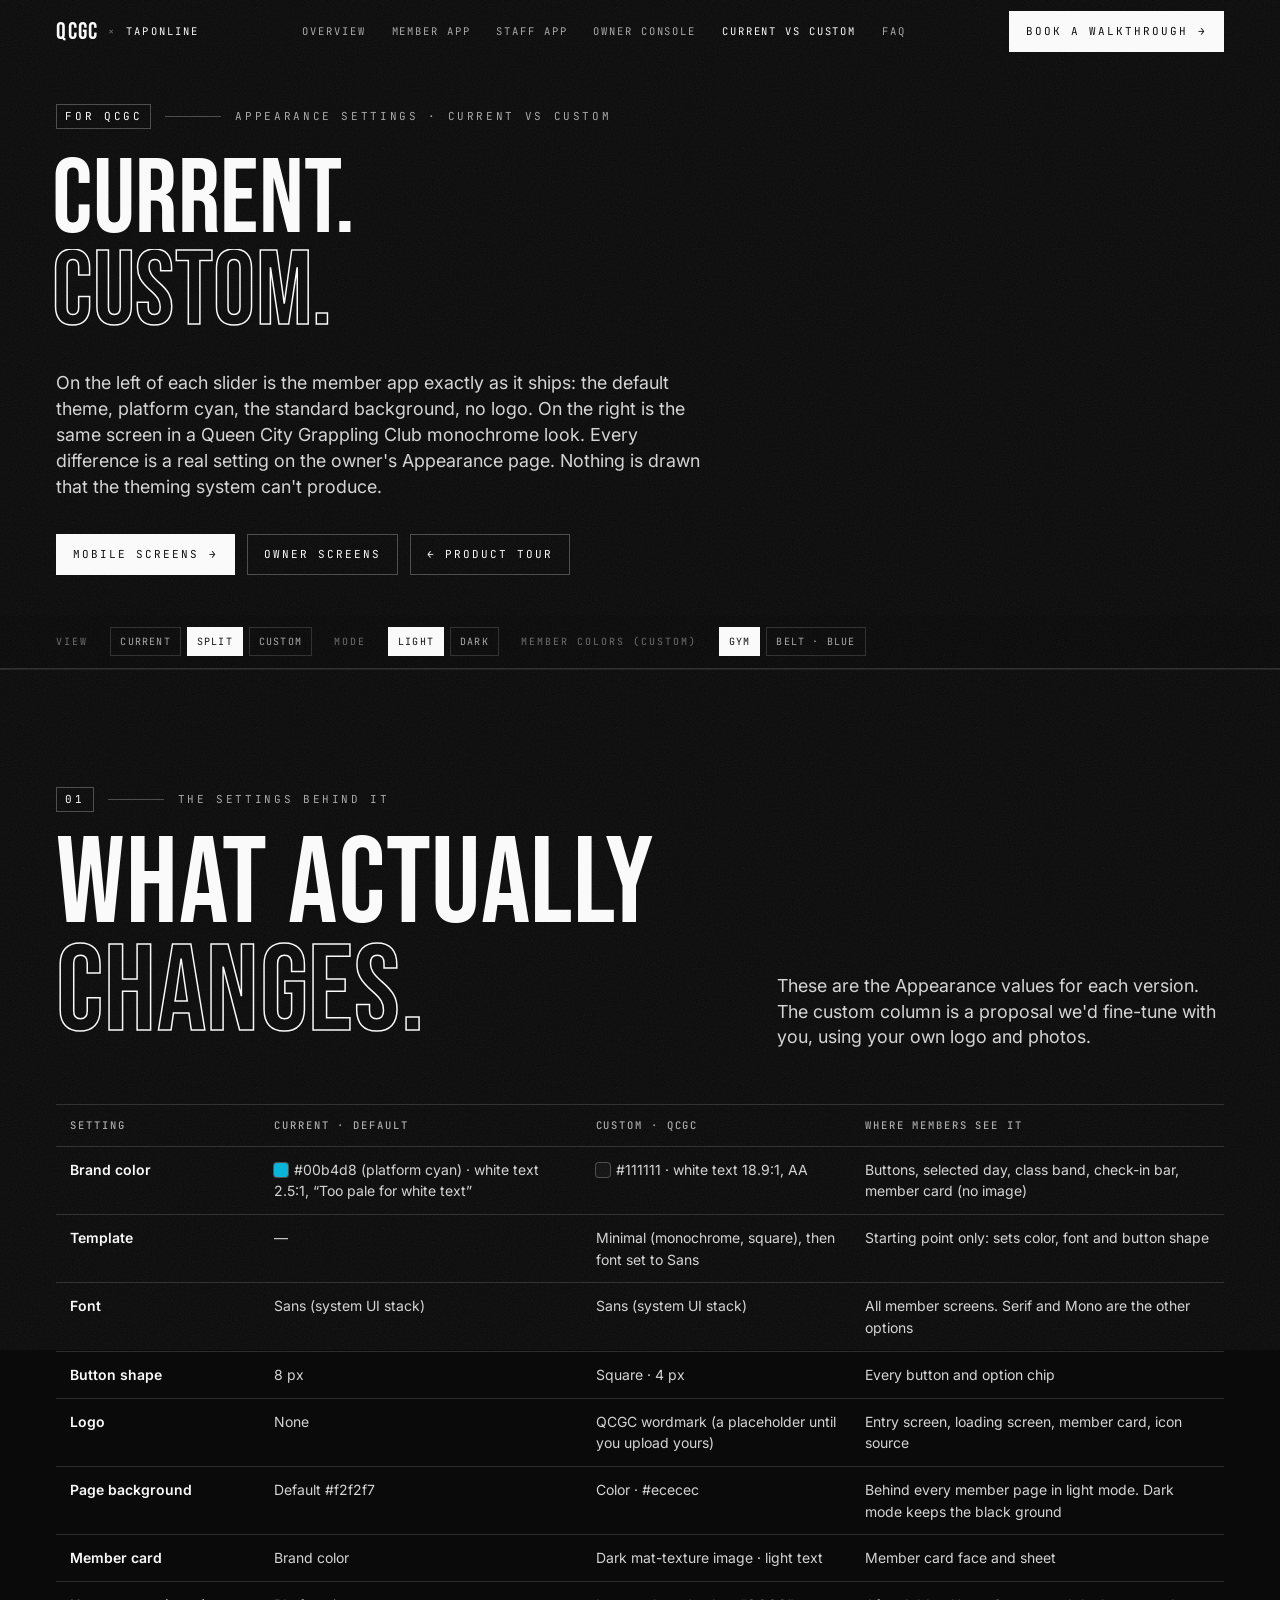
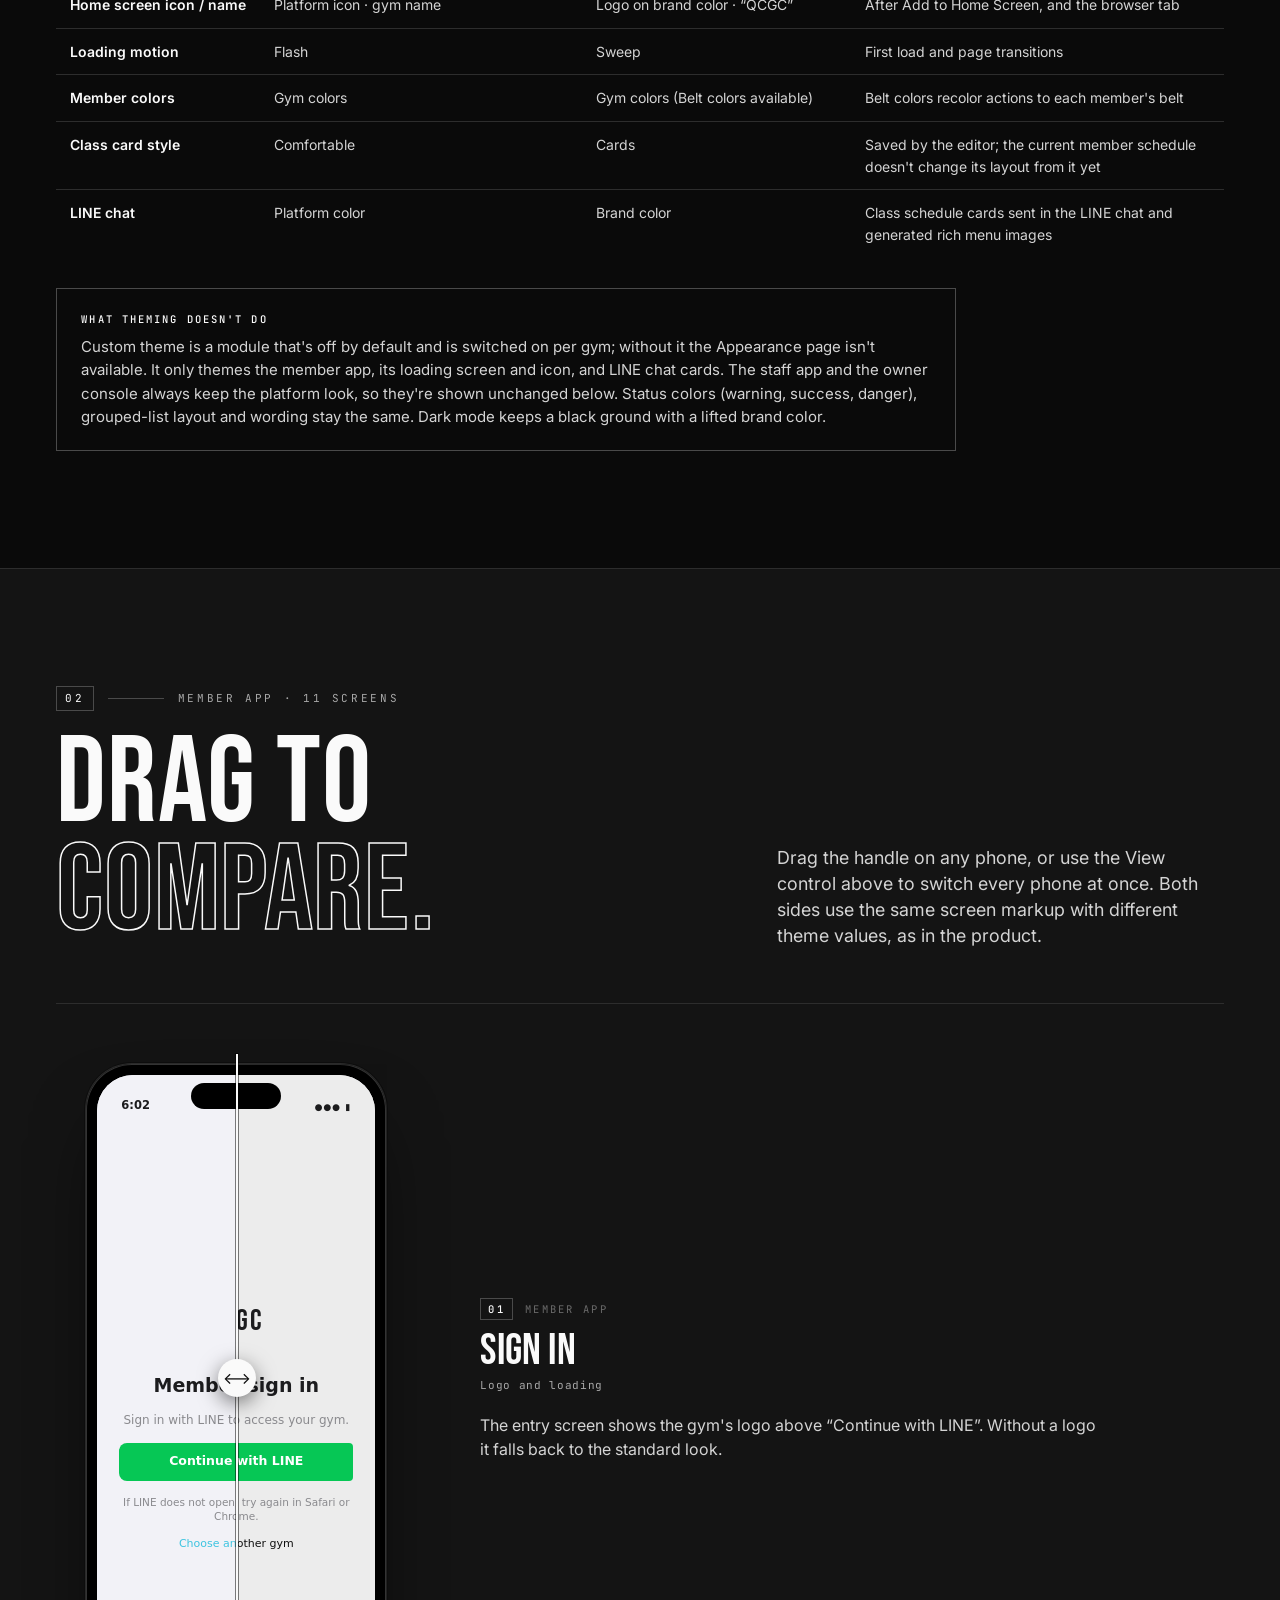
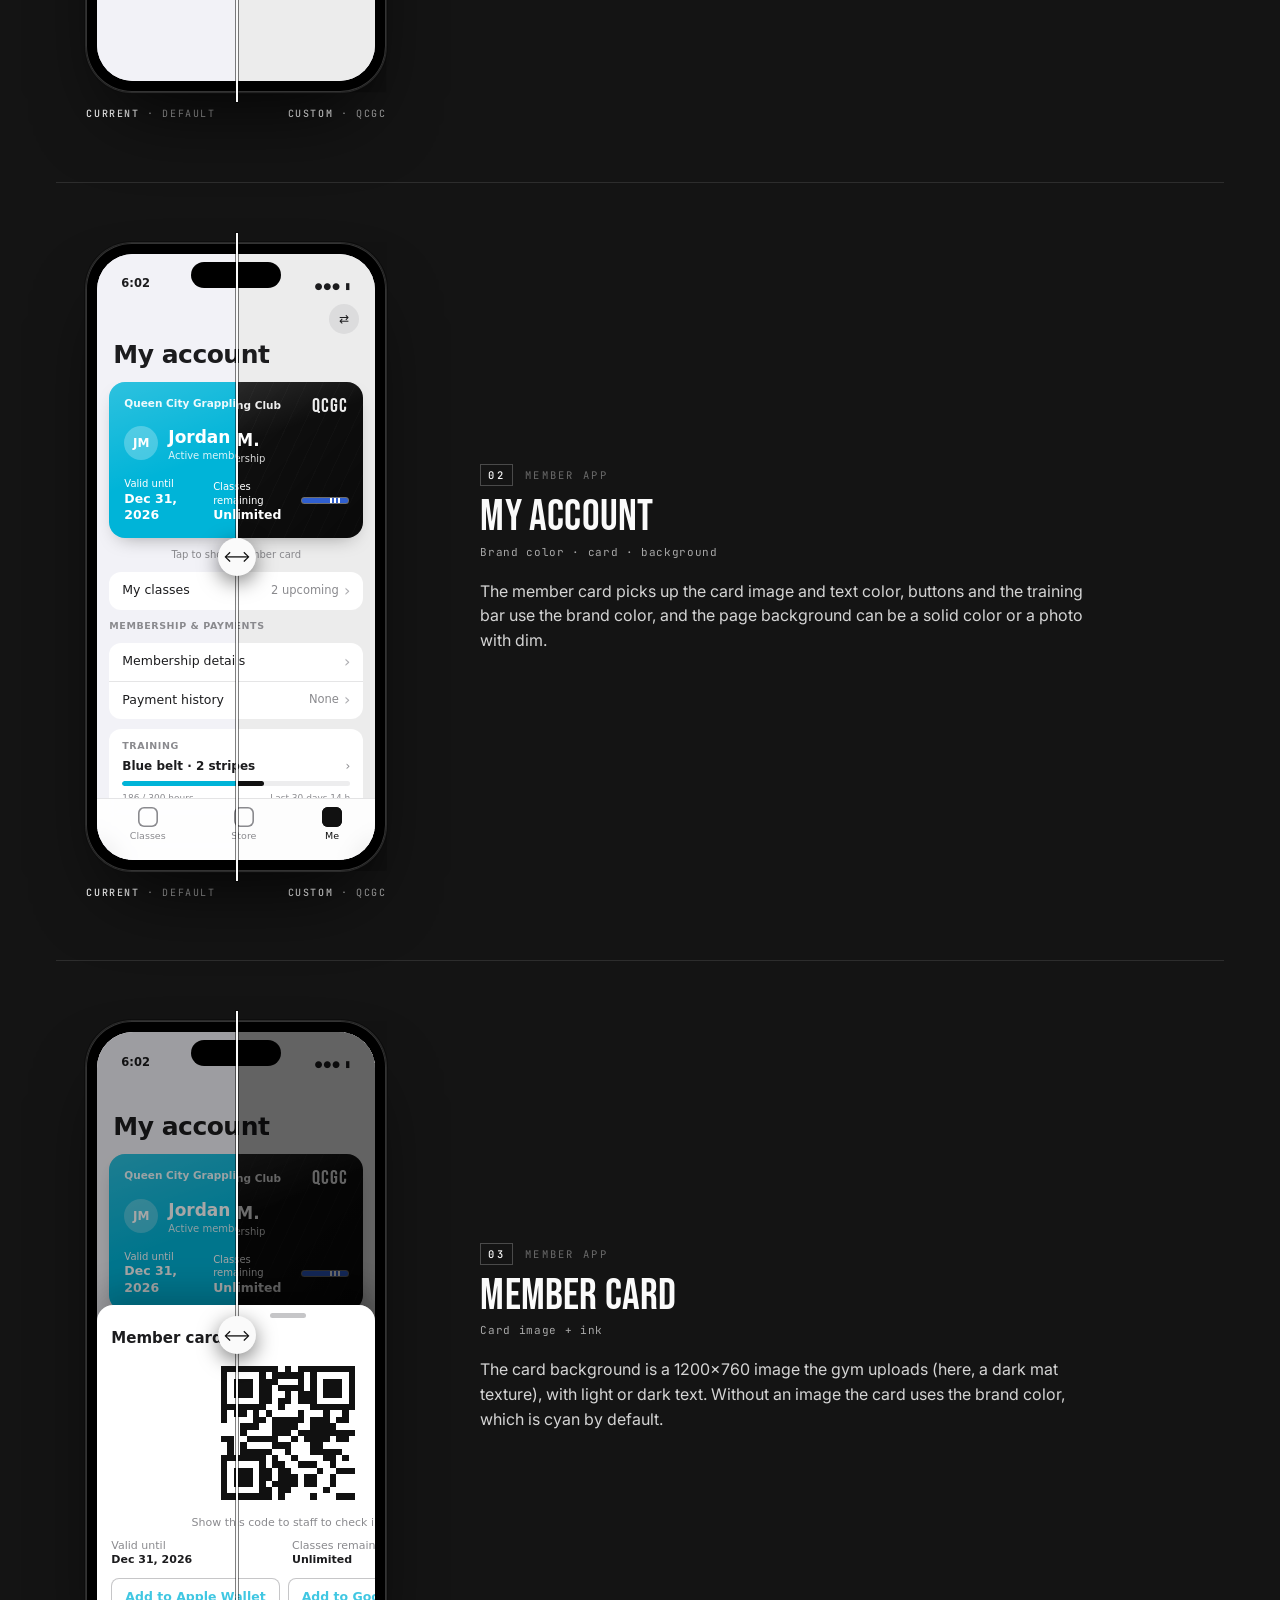
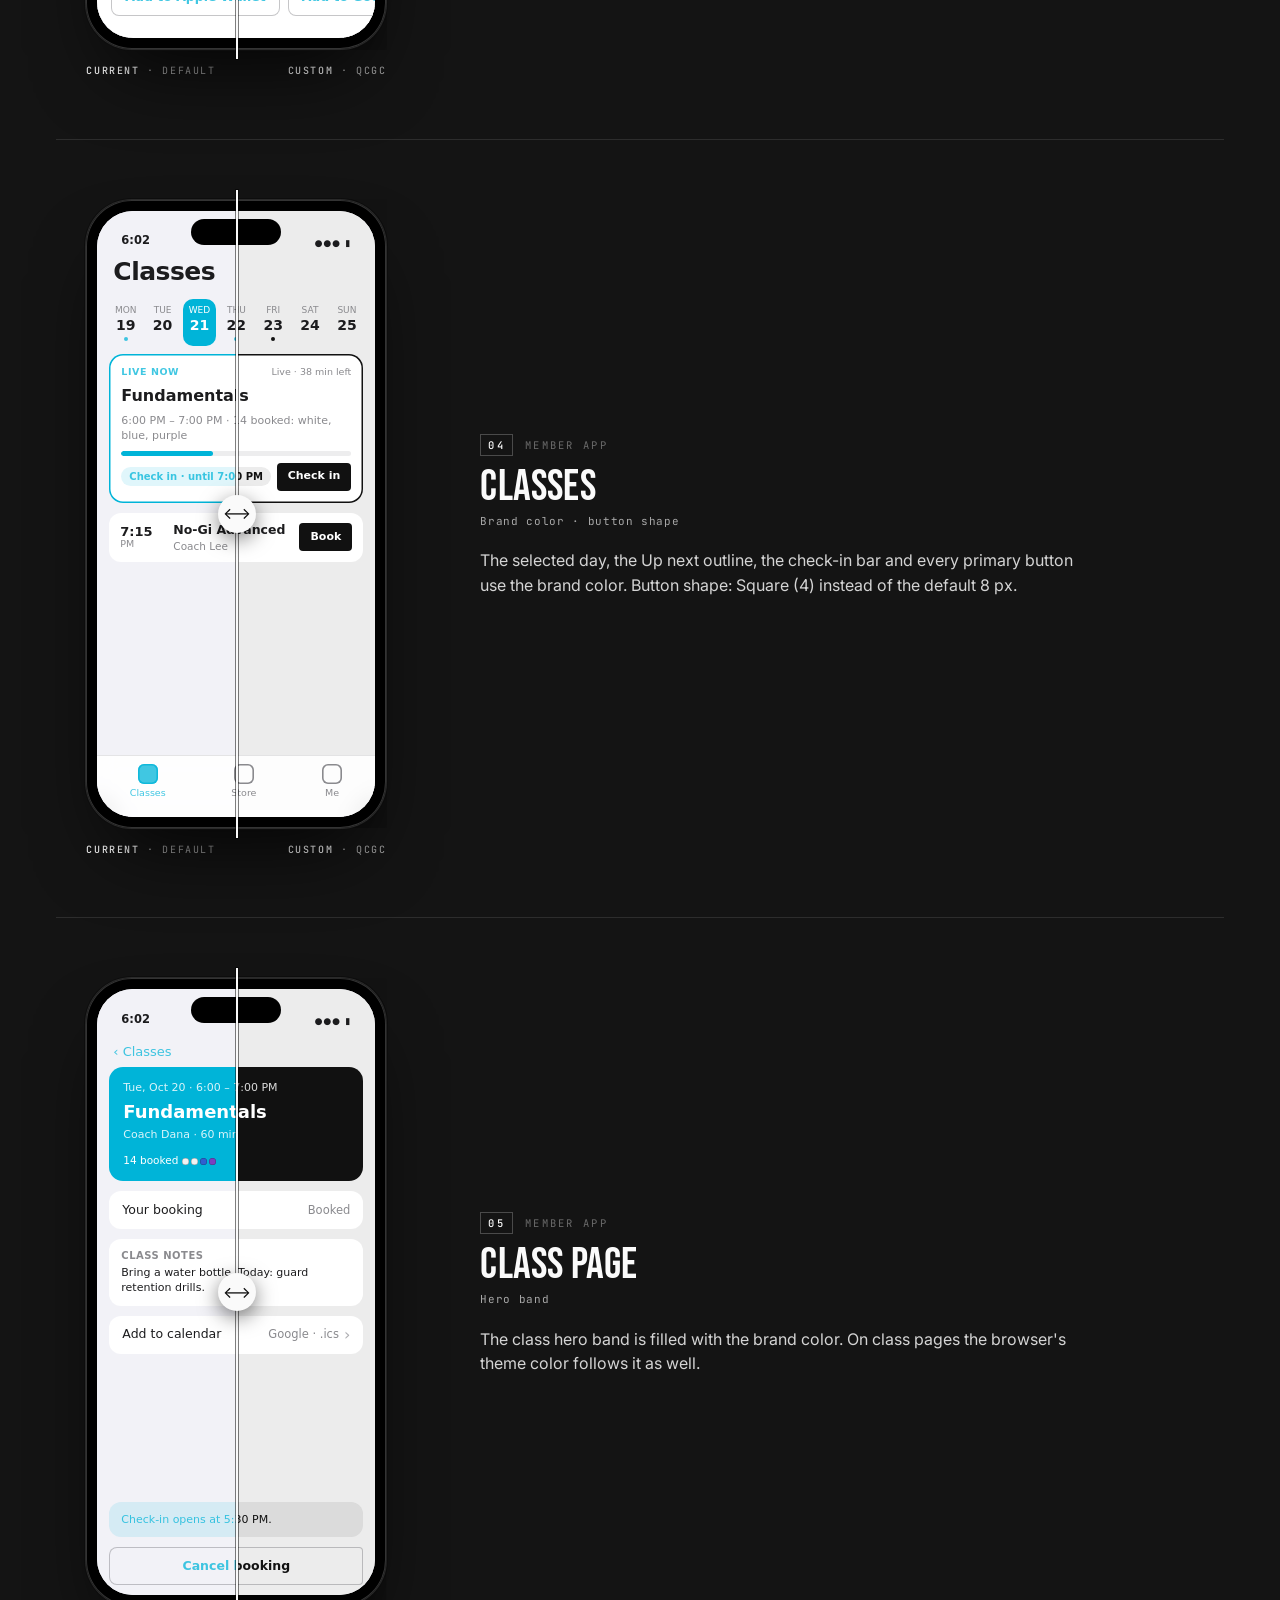
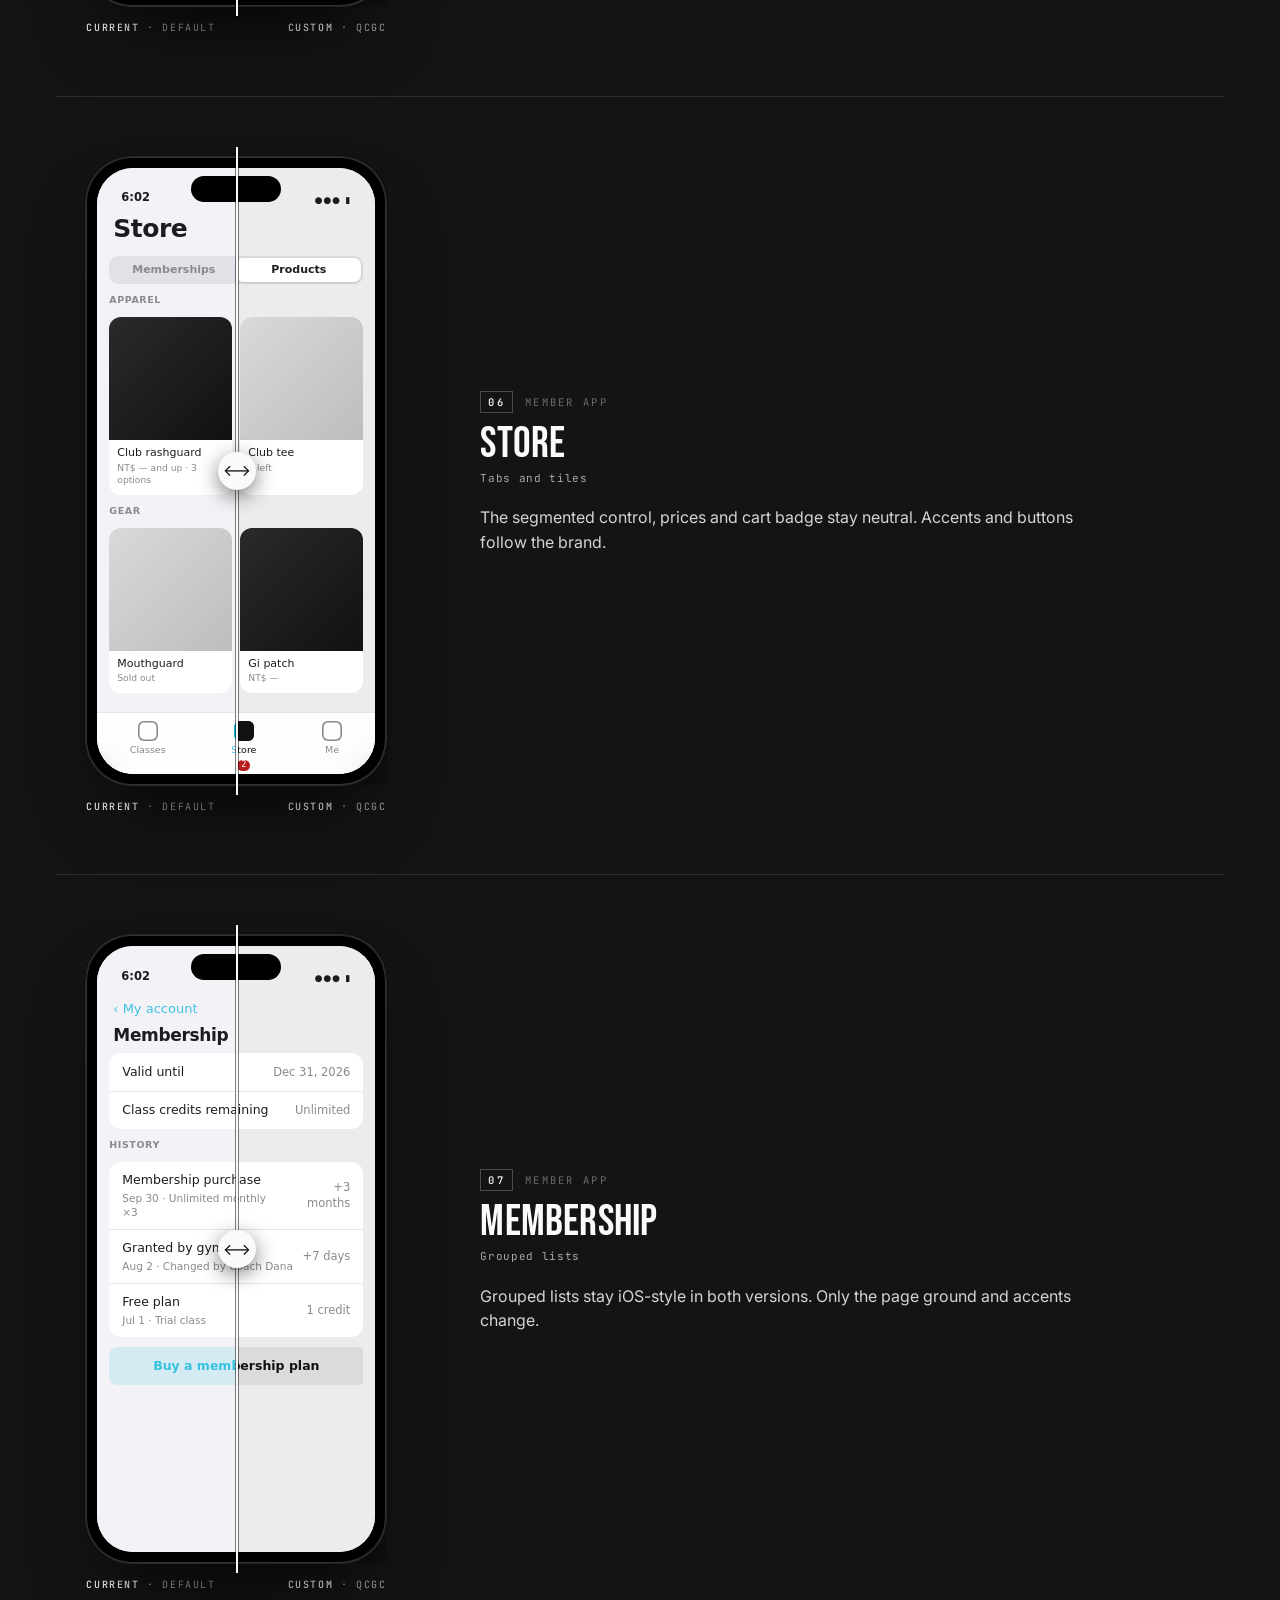
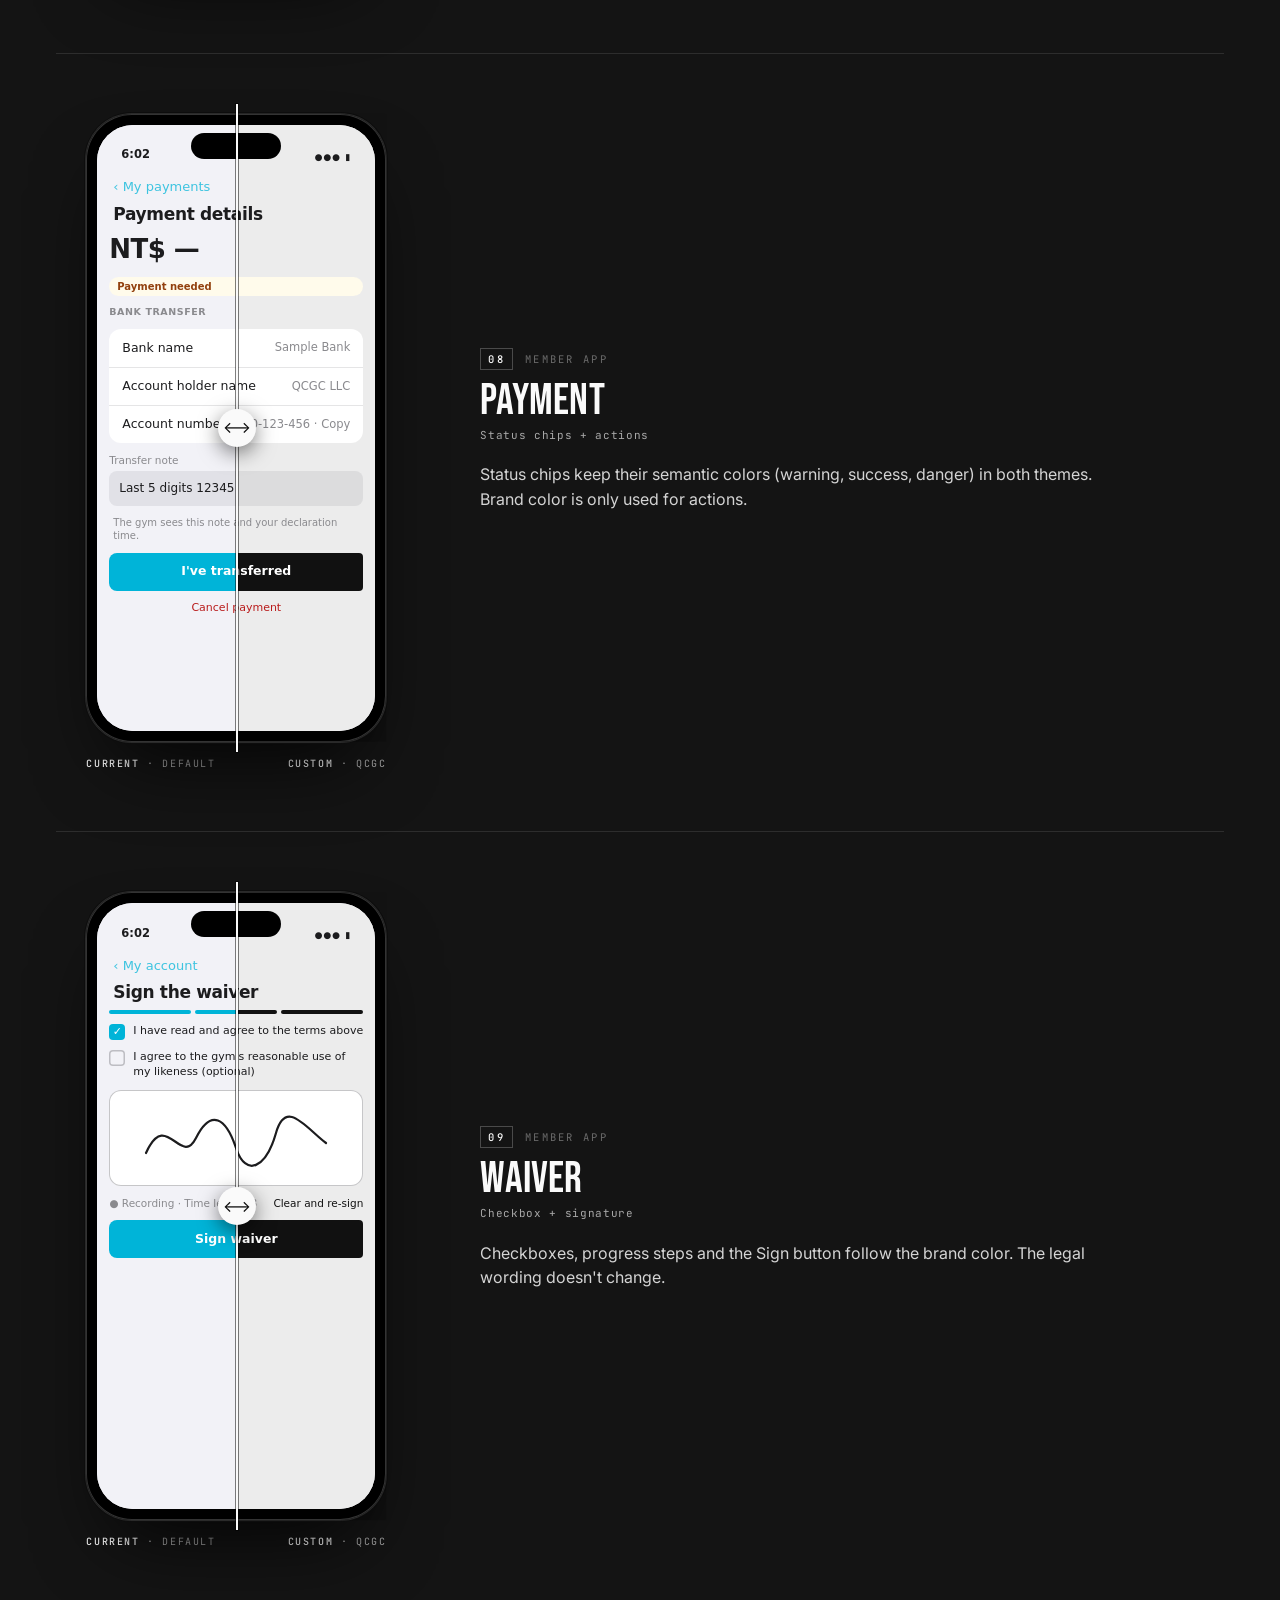
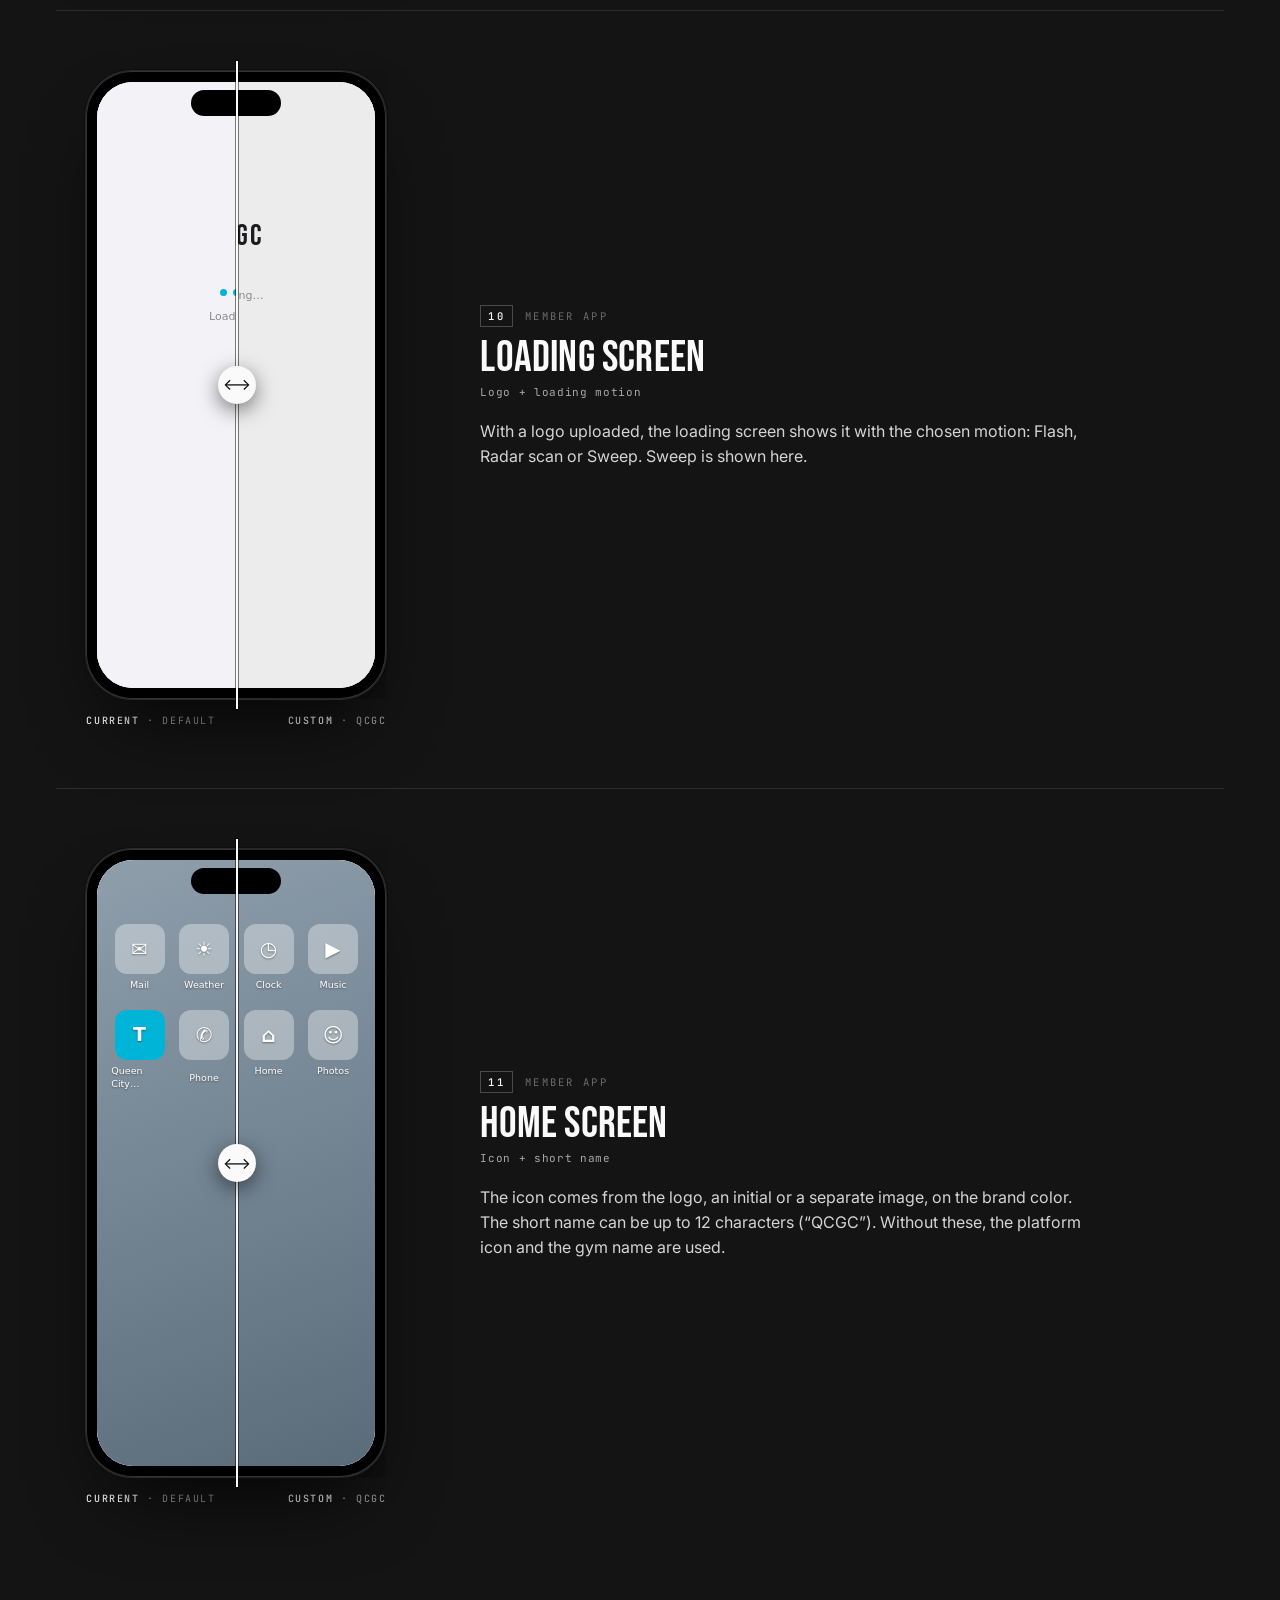
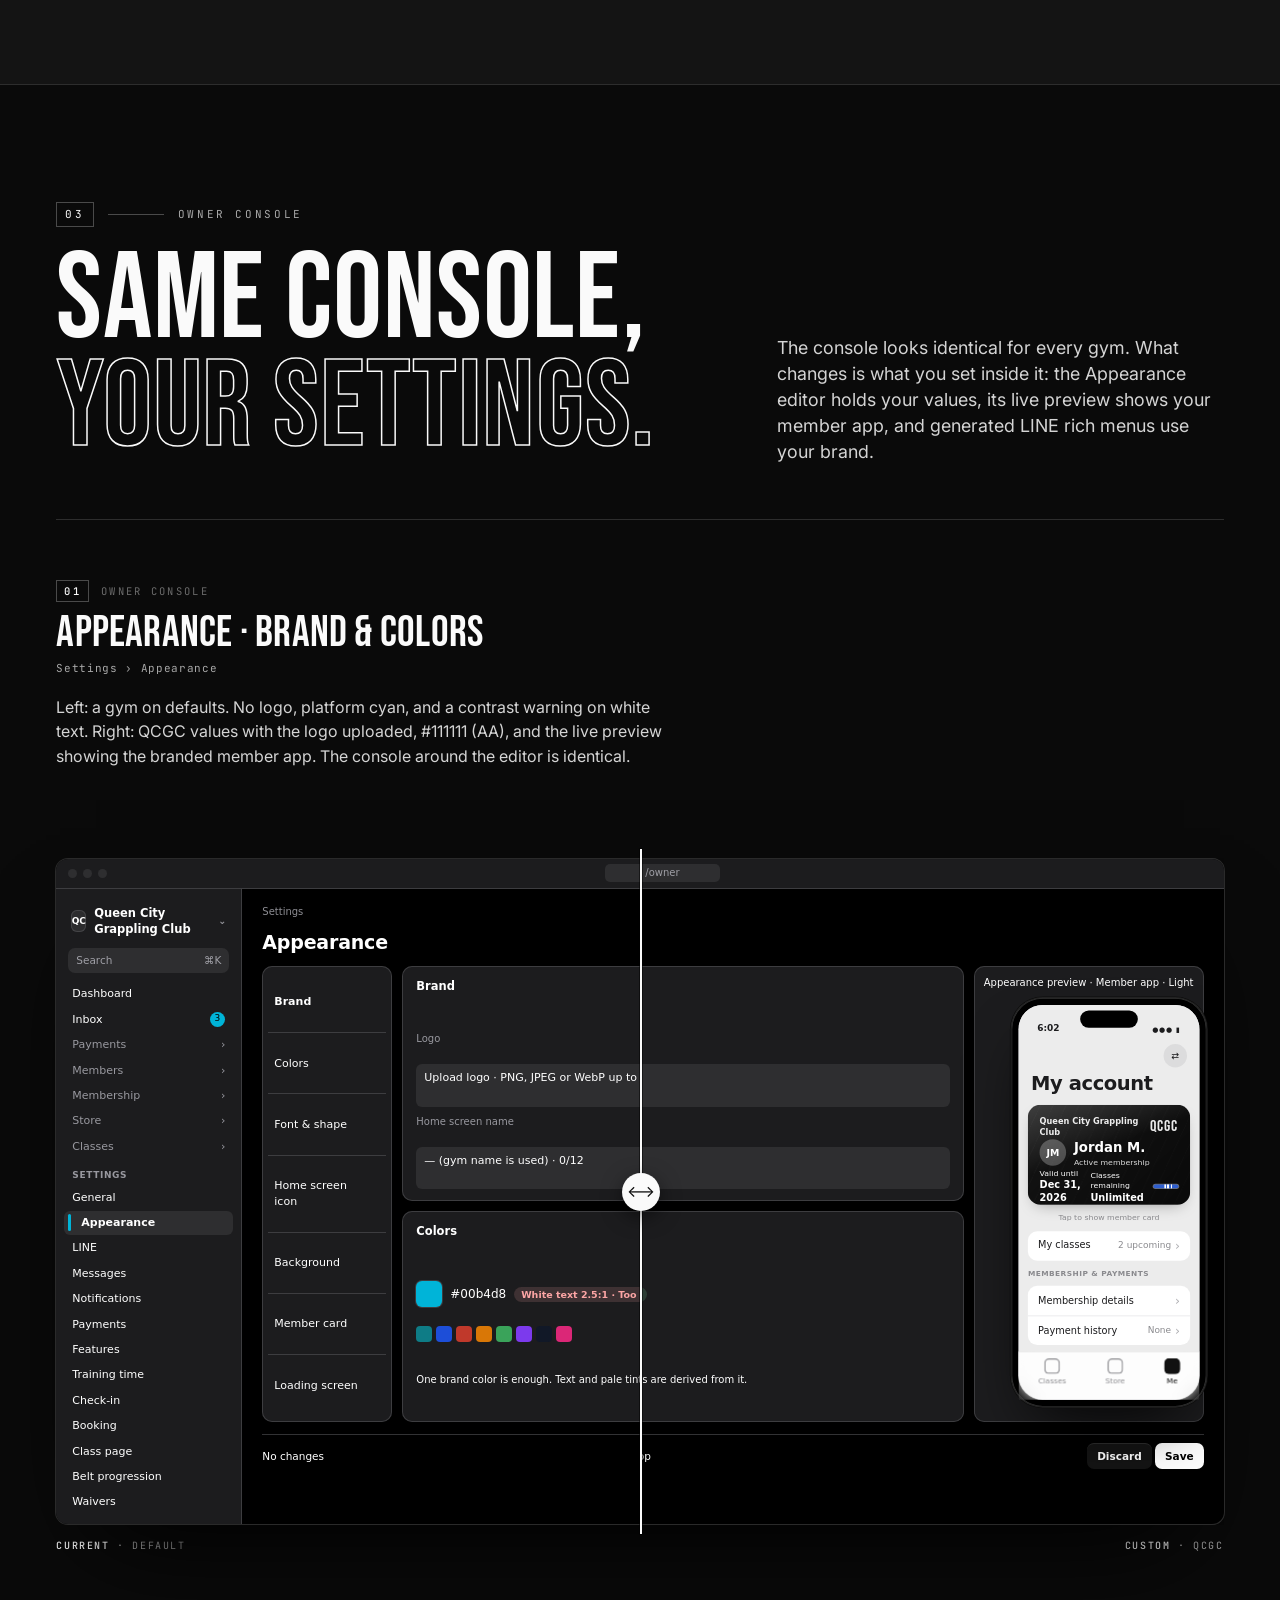
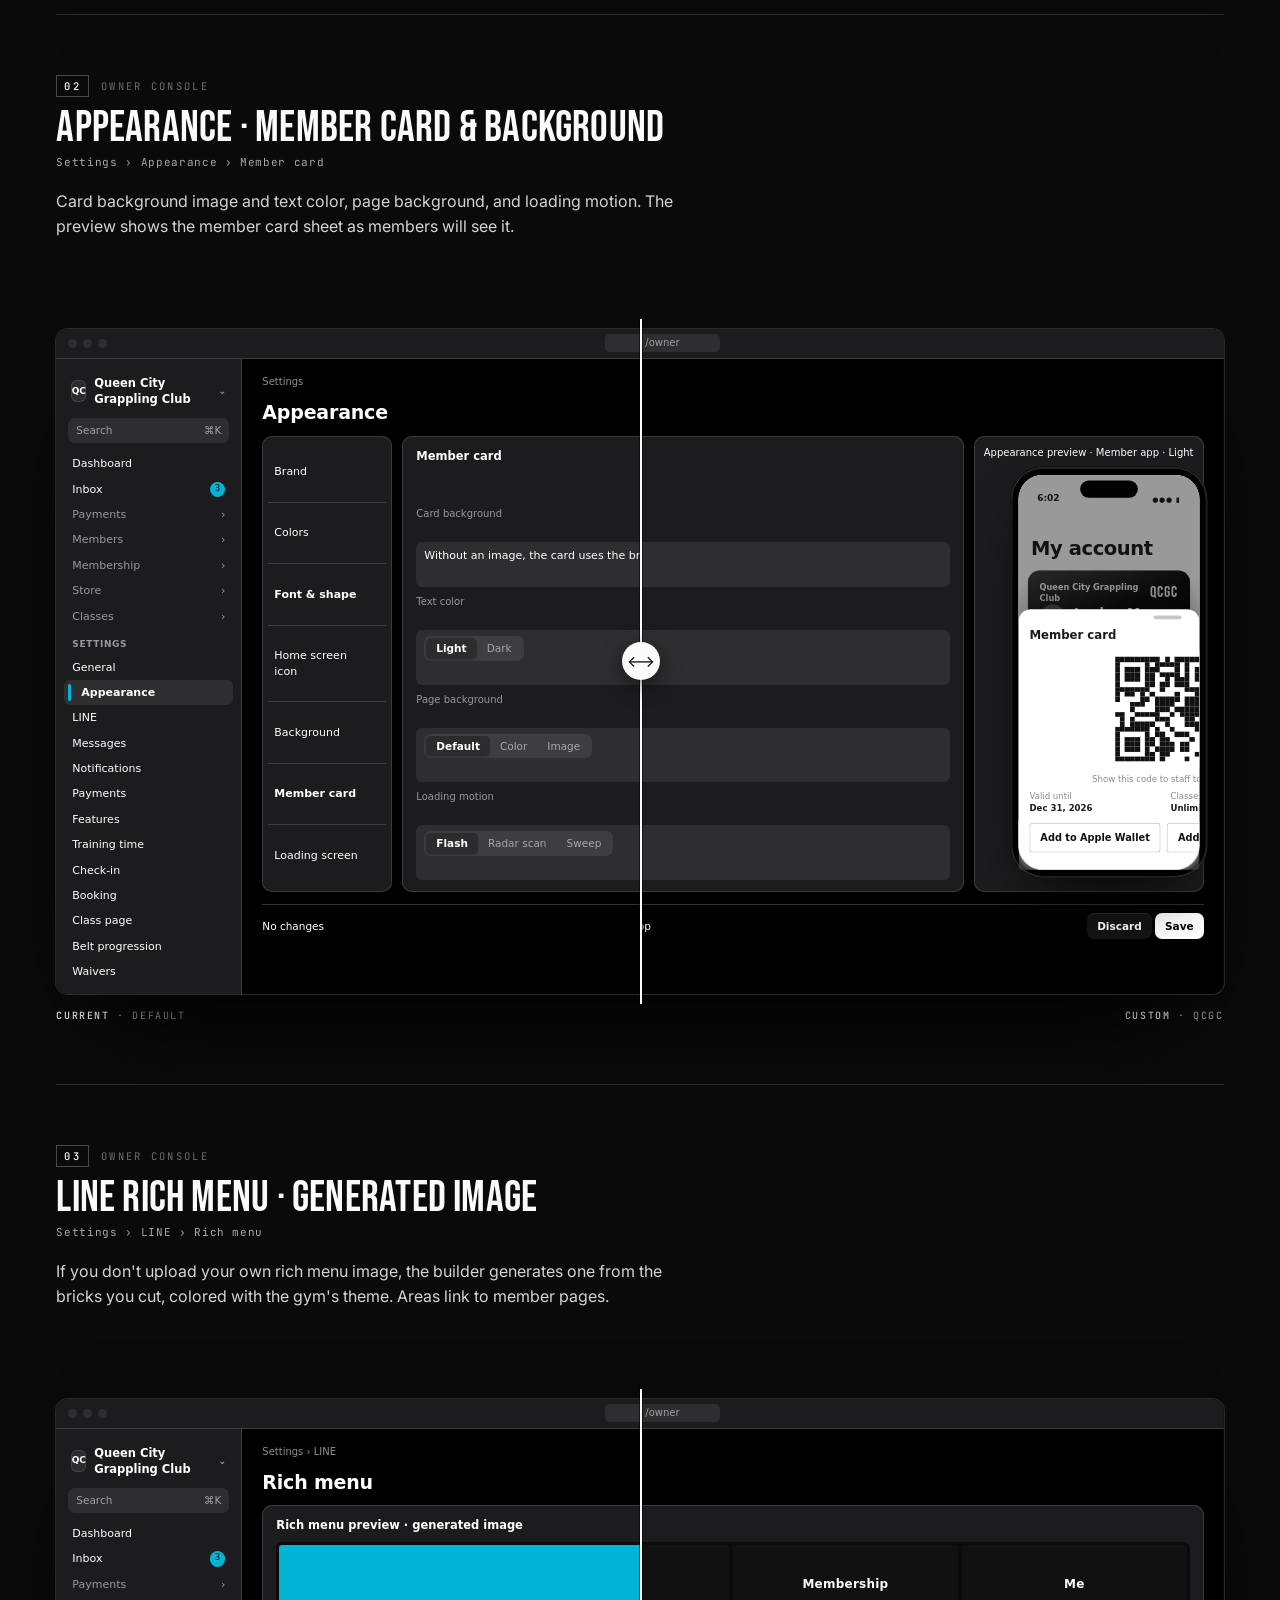
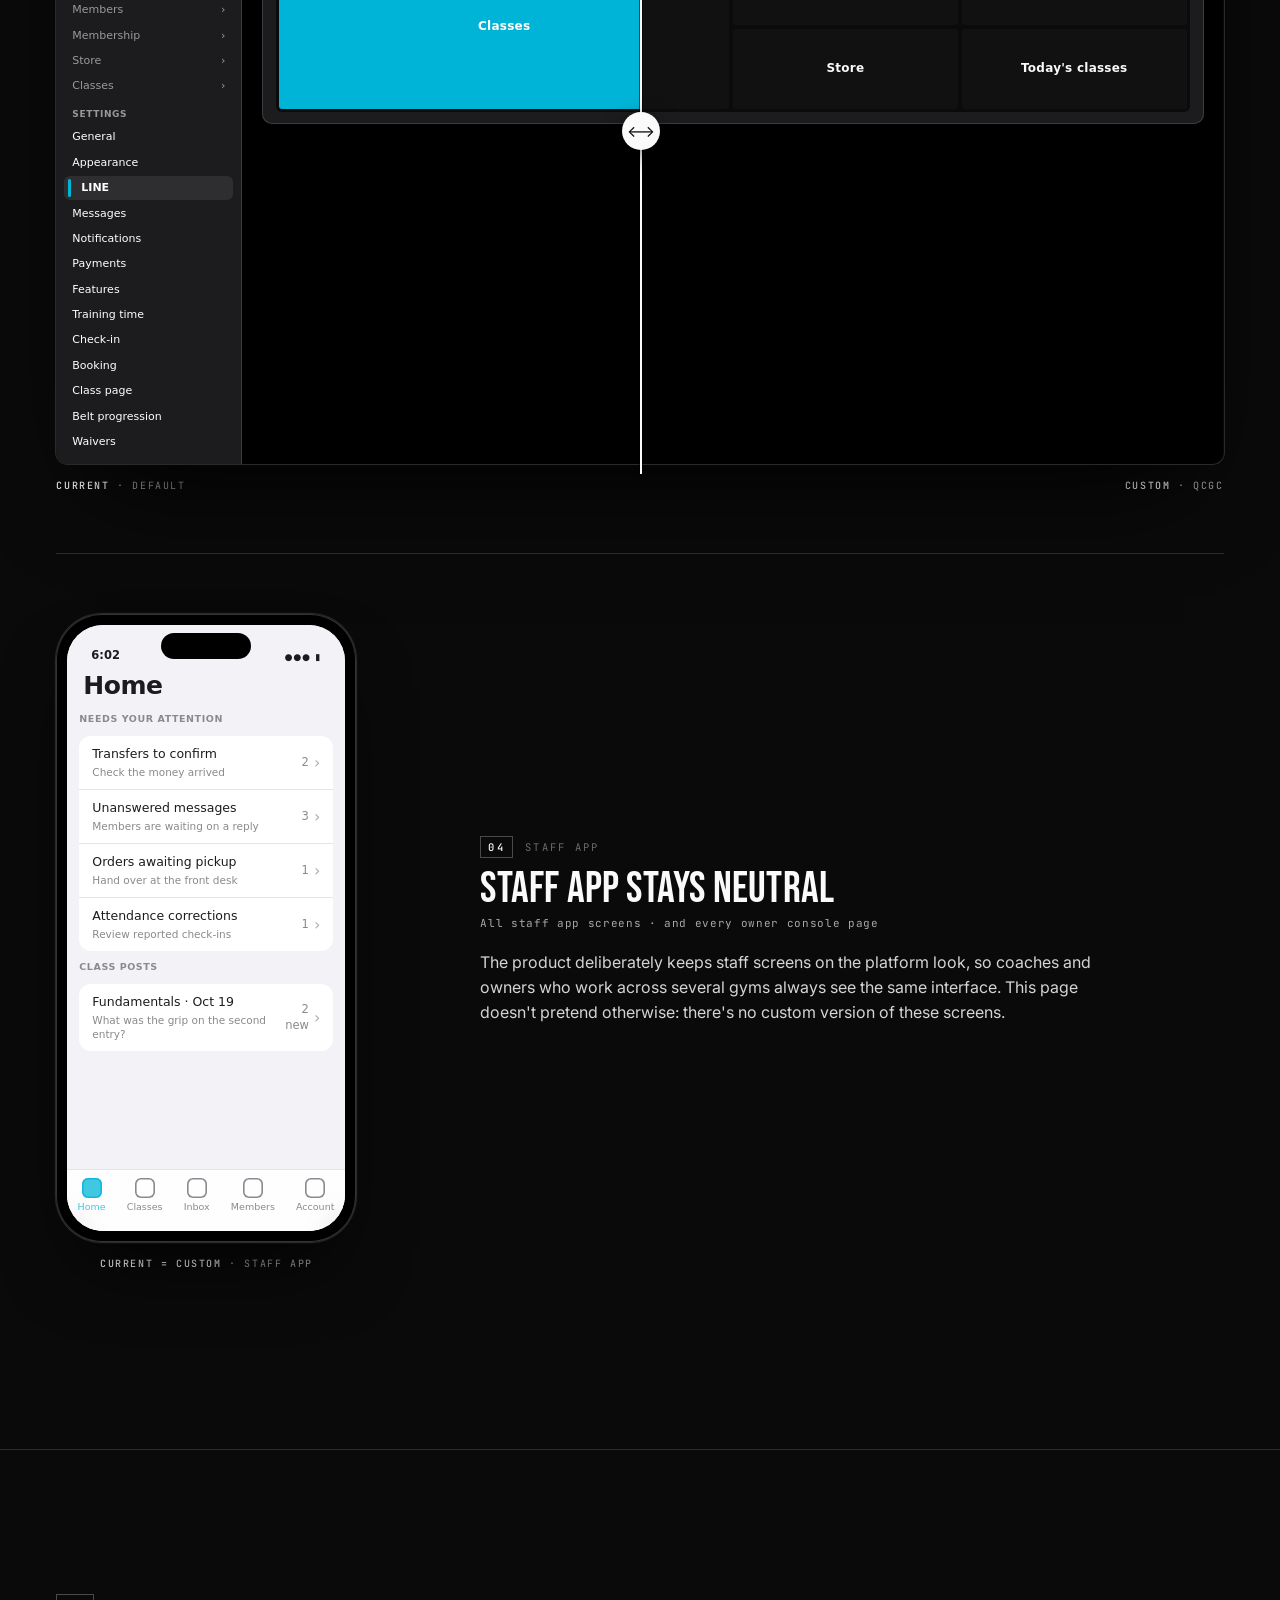
==== compare.html @ 4e0de483 "Product-only walkthrough + dedicated current-vs-custom compare page; mobile overflow fixes" ====
<!doctype html>
<html lang="en" class="no-js">
<head>
<meta charset="utf-8">
<meta name="viewport" content="width=device-width, initial-scale=1, viewport-fit=cover">
<title>Current vs Custom · TapOnline appearance for Queen City Grappling Club</title>
<meta name="description" content="A page-by-page tour of TapOnline: every member app screen, the staff app and the full owner console, recreated as interactive mock screens. Prepared for Queen City Grappling Club.">
<meta name="robots" content="noindex, nofollow">
<meta name="theme-color" content="#0a0a0a">
<meta property="og:title" content="TapOnline × Queen City Grappling Club">
<meta property="og:description" content="One system. Two mats. No barriers. A personalized product walkthrough prepared for QCGC.">
<meta property="og:type" content="website">
<link rel="icon" href="favicon.svg" type="image/svg+xml">
<link rel="preconnect" href="https://fonts.googleapis.com">
<link rel="preconnect" href="https://fonts.gstatic.com" crossorigin>
<link href="https://fonts.googleapis.com/css2?family=Bebas+Neue&family=Inter:wght@400;500;600;700&family=JetBrains+Mono:wght@400;500&display=swap" rel="stylesheet">
<link rel="stylesheet" href="styles.css">
<link rel="stylesheet" href="pages.css">
<script>document.documentElement.classList.remove("no-js");document.documentElement.classList.add("js");</script>
</head>
<body>
<a class="skip" href="#main">Skip to content</a>
<div class="progress" aria-hidden="true"><span></span></div>
<div class="grain" aria-hidden="true"></div>
<div class="glow" aria-hidden="true"></div>
<header class="nav" id="nav">
  <a class="brandmark" href="index.html" aria-label="Main page"><b>QCGC</b><span class="x">×</span><span>TapOnline</span></a>
  <nav aria-label="Sections">
    <ul id="navlist"><li><a href="index.html#overview">Overview</a></li><li><a href="index.html#member">Member app</a></li><li><a href="index.html#staff">Staff app</a></li><li><a href="index.html#owner">Owner console</a></li><li><a href="compare.html" class=navlink-hi aria-current=page>Current vs Custom</a></li><li><a href="index.html#faq">FAQ</a></li></ul>
  </nav>
  <a class="cta-btn" href="index.html#contact">Book a walkthrough <span class="ar">→</span></a>
  <button class="nav-toggle" aria-expanded="false" aria-controls="navlist">Menu</button>
</header>
<main id="main">
<section class="hero" id="top" aria-labelledby="hero-title" style="min-height:auto;padding-bottom:40px">
  <div class="hero-bg-word" aria-hidden="true" data-speed="-0.15">THEME</div>
  <div class="wrap" style="grid-template-columns:1fr">
    <div>
      <p class="eyebrow" data-a><span class="idx">For QCGC</span><span class="rule"></span>Appearance settings · current vs custom</p>
      <h1 class="h-hero" id="hero-title" data-split><span class="row">Current.</span> <span class="row outline">Custom.</span></h1>
      <p class="lede" data-a style="--d:6">On the left of each slider is the member app exactly as it ships: the default theme, platform cyan, the standard background, no logo. On the right is the same screen in a Queen City Grappling Club monochrome look. Every difference is a real setting on the owner's Appearance page. Nothing is drawn that the theming system can't produce.</p>
      <div class="actions" data-a style="--d:8"><a class="cta-btn" href="#mobile">Mobile screens <span class="ar">→</span></a><a class="cta-btn ghost" href="#console">Owner screens</a><a class="cta-btn ghost" href="index.html">← Product tour</a></div>
    </div>
  </div>
</section>
<div class="cmp-ctl" role="region" aria-label="Comparison controls">
  <div class="wrap">
    <span class="lb">View</span>
    <div class="states" style="max-width:none"><button type="button" data-allpos="100" aria-pressed="false">Current</button><button type="button" data-allpos="50" aria-pressed="true">Split</button><button type="button" data-allpos="0" aria-pressed="false">Custom</button></div>
    <span class="lb">Mode</span>
    <div class="states" style="max-width:none"><button type="button" data-mode="light" aria-pressed="true">Light</button><button type="button" data-mode="dark" aria-pressed="false">Dark</button></div>
    <span class="lb">Member colors (custom)</span>
    <div class="states" style="max-width:none"><button type="button" data-beltmode="gym" aria-pressed="true">Gym</button><button type="button" data-beltmode="belt" aria-pressed="false">Belt · blue</button></div>
  </div>
</div>
<section class="sec" id="settings" aria-labelledby="set-title">
  <div class="wrap">
    <div class="head"><div><p class="eyebrow" data-a><span class="idx">01</span><span class="rule"></span>The settings behind it</p><h2 class="h-xl" id="set-title" data-split>What actually <span class="outline">changes.</span></h2></div>
    <p class="lede" data-a style="--d:3">These are the Appearance values for each version. The custom column is a proposal we'd fine-tune with you, using your own logo and photos.</p></div>
    <div class="tok-wrap" data-a><table class="tok"><thead><tr><th>Setting</th><th>Current · default</th><th>Custom · QCGC</th><th>Where members see it</th></tr></thead><tbody><tr><td>Brand color</td><td><span class="sw" style="background:#00b4d8"></span>#00b4d8 (platform cyan) · white text 2.5:1, “Too pale for white text”</td><td><span class="sw" style="background:#111"></span>#111111 · white text 18.9:1, AA</td><td>Buttons, selected day, class band, check-in bar, member card (no image)</td></tr><tr><td>Template</td><td>—</td><td>Minimal (monochrome, square), then font set to Sans</td><td>Starting point only: sets color, font and button shape</td></tr><tr><td>Font</td><td>Sans (system UI stack)</td><td>Sans (system UI stack)</td><td>All member screens. Serif and Mono are the other options</td></tr><tr><td>Button shape</td><td>8 px</td><td>Square · 4 px</td><td>Every button and option chip</td></tr><tr><td>Logo</td><td>None</td><td>QCGC wordmark (a placeholder until you upload yours)</td><td>Entry screen, loading screen, member card, icon source</td></tr><tr><td>Page background</td><td>Default #f2f2f7</td><td>Color · #ececec</td><td>Behind every member page in light mode. Dark mode keeps the black ground</td></tr><tr><td>Member card</td><td>Brand color</td><td>Dark mat-texture image · light text</td><td>Member card face and sheet</td></tr><tr><td>Home screen icon / name</td><td>Platform icon · gym name</td><td>Logo on brand color · “QCGC”</td><td>After Add to Home Screen, and the browser tab</td></tr><tr><td>Loading motion</td><td>Flash</td><td>Sweep</td><td>First load and page transitions</td></tr><tr><td>Member colors</td><td>Gym colors</td><td>Gym colors (Belt colors available)</td><td>Belt colors recolor actions to each member's belt</td></tr><tr><td>Class card style</td><td>Comfortable</td><td>Cards</td><td>Saved by the editor; the current member schedule doesn't change its layout from it yet</td></tr><tr><td>LINE chat</td><td>Platform color</td><td>Brand color</td><td>Class schedule cards sent in the LINE chat and generated rich menu images</td></tr></tbody></table></div>
    <div class="honest" data-a><b>What theming doesn't do</b><p>Custom theme is a module that's off by default and is switched on per gym; without it the Appearance page isn't available. It only themes the member app, its loading screen and icon, and LINE chat cards. The staff app and the owner console always keep the platform look, so they're shown unchanged below. Status colors (warning, success, danger), grouped-list layout and wording stay the same. Dark mode keeps a black ground with a lifted brand color.</p></div>
  </div>
</section>
<section class="sec alt" id="mobile" aria-labelledby="mob-title">
  <div class="wrap">
    <div class="head"><div><p class="eyebrow" data-a><span class="idx">02</span><span class="rule"></span>Member app · 11 screens</p><h2 class="h-xl" id="mob-title" data-split>Drag to <span class="outline">compare.</span></h2></div>
    <p class="lede" data-a style="--d:3">Drag the handle on any phone, or use the View control above to switch every phone at once. Both sides use the same screen markup with different theme values, as in the product.</p></div>
    <article class="cmp-row" data-a><div class="cmp" data-cmp><div class="cmp-stage"><div class="dev "><div class="vp"><div class="tp def"><div class="tp-scr on"><div class="tp-sb"><span>6:02</span><i>●●● ▮</i></div><div class="tp-hd"><span></span><span></span></div><div style="flex:1;display:grid;align-content:center;justify-items:center;gap:14px;padding:0 22px;text-align:center"><div class="tp-load" style="position:relative;padding:0;background:none"><div class="mk tp-logo-mk"></div></div><div style="font-size:19px;font-weight:700">Member sign in</div><div class="tp-mute" style="font-size:12px">Sign in with LINE to access your gym.</div><span class="tp-btn tp-lg w">Continue with LINE</span><div class="tp-mute" style="font-size:10.5px">If LINE does not open, try again in Safari or Chrome.</div><div style="font-size:11px;color:var(--pi)">Choose another gym</div></div></div></div></div></div><div class="dev after"><div class="vp"><div class="tp qcgc"><div class="tp-scr on"><div class="tp-sb"><span>6:02</span><i>●●● ▮</i></div><div class="tp-hd"><span></span><span></span></div><div style="flex:1;display:grid;align-content:center;justify-items:center;gap:14px;padding:0 22px;text-align:center"><div class="tp-load" style="position:relative;padding:0;background:none"><div class="mk tp-logo-mk"></div></div><div style="font-size:19px;font-weight:700">Member sign in</div><div class="tp-mute" style="font-size:12px">Sign in with LINE to access your gym.</div><span class="tp-btn tp-lg w">Continue with LINE</span><div class="tp-mute" style="font-size:10.5px">If LINE does not open, try again in Safari or Chrome.</div><div style="font-size:11px;color:var(--pi)">Choose another gym</div></div></div></div></div></div><div class="cmp-line"></div><input class="cmp-range" type="range" min="0" max="100" value="50" aria-label="Compare current and custom: Sign in"></div><div class="cmp-tags"><span><b>Current</b> · default</span><span><b>Custom</b> · QCGC</span></div></div><div class="spec"><p class="no"><b>01</b>Member app</p><h3>Sign in</h3><p class="where">Logo and loading</p><p class="sum">The entry screen shows the gym's logo above “Continue with LINE”. Without a logo it falls back to the standard look.</p></div></article><article class="cmp-row" data-a><div class="cmp" data-cmp><div class="cmp-stage"><div class="dev "><div class="vp"><div class="tp def"><div class="tp-scr on"><div class="tp-sb"><span>6:02</span><i>●●● ▮</i></div><div class="tp-hd"><span></span><span class="ic">⇄</span></div><div class="tp-t">My account</div><div class="tp-body"><div class="tp-card"><div class="gn"><span>Queen City Grappling Club</span><span class="lg tp-logo"></span></div><div style="display:flex;gap:10px;align-items:center"><span class="av">JM</span><div><div class="mn">Jordan M.</div><div class="st">Active membership</div></div></div><div class="ft"><span>Valid until<b>Dec 31, 2026</b></span><span>Classes remaining<b>Unlimited</b></span><span class="bb"></span></div></div><div style="text-align:center;font-size:10px;color:var(--muted)">Tap to show member card</div><div class="tp-g"><div class="tp-r"><span class="l">My classes</span><span class="v">2 upcoming</span></div></div><div class="tp-cap">Membership &amp; payments</div><div class="tp-g"><div class="tp-r"><span class="l">Membership details</span><span class="v"></span></div><div class="tp-r"><span class="l">Payment history</span><span class="v">None</span></div></div><div class="tp-g" style="padding:11px 13px;display:grid;gap:6px"><div class="tp-cap" style="padding:0">Training</div><div style="display:flex;justify-content:space-between;align-items:center"><span style="font-weight:600">Blue belt · 2 stripes</span><span class="tp-mute">›</span></div><div class="tp-bar"><i style="width:62%"></i></div><div class="tp-bar lbl"><span>186 / 300 hours</span><span>Last 30 days 14 h</span></div></div><div class="tp-g"><div class="tp-r"><span class="l">Settings</span><span class="v"></span></div></div></div><div class="tp-tabs"><span class=""><i></i>Classes</span><span class=""><i></i>Store</span><span class="on"><i></i>Me</span></div></div></div></div></div><div class="dev after"><div class="vp"><div class="tp qcgc"><div class="tp-scr on"><div class="tp-sb"><span>6:02</span><i>●●● ▮</i></div><div class="tp-hd"><span></span><span class="ic">⇄</span></div><div class="tp-t">My account</div><div class="tp-body"><div class="tp-card"><div class="gn"><span>Queen City Grappling Club</span><span class="lg tp-logo"></span></div><div style="display:flex;gap:10px;align-items:center"><span class="av">JM</span><div><div class="mn">Jordan M.</div><div class="st">Active membership</div></div></div><div class="ft"><span>Valid until<b>Dec 31, 2026</b></span><span>Classes remaining<b>Unlimited</b></span><span class="bb"></span></div></div><div style="text-align:center;font-size:10px;color:var(--muted)">Tap to show member card</div><div class="tp-g"><div class="tp-r"><span class="l">My classes</span><span class="v">2 upcoming</span></div></div><div class="tp-cap">Membership &amp; payments</div><div class="tp-g"><div class="tp-r"><span class="l">Membership details</span><span class="v"></span></div><div class="tp-r"><span class="l">Payment history</span><span class="v">None</span></div></div><div class="tp-g" style="padding:11px 13px;display:grid;gap:6px"><div class="tp-cap" style="padding:0">Training</div><div style="display:flex;justify-content:space-between;align-items:center"><span style="font-weight:600">Blue belt · 2 stripes</span><span class="tp-mute">›</span></div><div class="tp-bar"><i style="width:62%"></i></div><div class="tp-bar lbl"><span>186 / 300 hours</span><span>Last 30 days 14 h</span></div></div><div class="tp-g"><div class="tp-r"><span class="l">Settings</span><span class="v"></span></div></div></div><div class="tp-tabs"><span class=""><i></i>Classes</span><span class=""><i></i>Store</span><span class="on"><i></i>Me</span></div></div></div></div></div><div class="cmp-line"></div><input class="cmp-range" type="range" min="0" max="100" value="50" aria-label="Compare current and custom: My account"></div><div class="cmp-tags"><span><b>Current</b> · default</span><span><b>Custom</b> · QCGC</span></div></div><div class="spec"><p class="no"><b>02</b>Member app</p><h3>My account</h3><p class="where">Brand color · card · background</p><p class="sum">The member card picks up the card image and text color, buttons and the training bar use the brand color, and the page background can be a solid color or a photo with dim.</p></div></article><article class="cmp-row" data-a><div class="cmp" data-cmp><div class="cmp-stage"><div class="dev "><div class="vp"><div class="tp def"><div class="tp-scr on"><div class="tp-sb"><span>6:02</span><i>●●● ▮</i></div><div class="tp-hd"><span></span><span></span></div><div class="tp-t">My account</div><div class="tp-body"><div class="tp-card"><div class="gn"><span>Queen City Grappling Club</span><span class="lg tp-logo"></span></div><div style="display:flex;gap:10px;align-items:center"><span class="av">JM</span><div><div class="mn">Jordan M.</div><div class="st">Active membership</div></div></div><div class="ft"><span>Valid until<b>Dec 31, 2026</b></span><span>Classes remaining<b>Unlimited</b></span><span class="bb"></span></div></div></div><div class="tp-dim"></div><div class="tp-sheet"><div class="sh">Member card<span>✕</span></div><div style="display:grid;justify-items:center;gap:8px"><div class="tp-qr"><i class="k"></i><i class="k"></i><i class="k"></i><i class="k"></i><i class="k"></i><i class="k"></i><i class="k"></i><i class="k"></i><i class="k"></i><i></i><i class="k"></i><i></i><i class="k"></i><i class="k"></i><i class="k"></i><i class="k"></i><i class="k"></i><i class="k"></i><i class="k"></i><i class="k"></i><i class="k"></i><i class="k"></i><i></i><i></i><i></i><i></i><i></i><i class="k"></i><i></i><i class="k"></i><i class="k"></i><i class="k"></i><i class="k"></i><i class="k"></i><i></i><i class="k"></i><i></i><i></i><i></i><i></i><i></i><i class="k"></i><i class="k"></i><i></i><i class="k"></i><i class="k"></i><i class="k"></i><i></i><i class="k"></i><i class="k"></i><i class="k"></i><i></i><i></i><i></i><i class="k"></i><i></i><i class="k"></i><i></i><i class="k"></i><i class="k"></i><i class="k"></i><i></i><i class="k"></i><i class="k"></i><i></i><i class="k"></i><i class="k"></i><i class="k"></i><i></i><i class="k"></i><i class="k"></i><i></i><i class="k"></i><i class="k"></i><i class="k"></i><i class="k"></i><i></i><i class="k"></i><i></i><i class="k"></i><i class="k"></i><i class="k"></i><i></i><i class="k"></i><i class="k"></i><i></i><i class="k"></i><i class="k"></i><i class="k"></i><i></i><i class="k"></i><i class="k"></i><i></i><i></i><i class="k"></i><i></i><i class="k"></i><i class="k"></i><i class="k"></i><i></i><i class="k"></i><i class="k"></i><i class="k"></i><i></i><i class="k"></i><i class="k"></i><i></i><i></i><i></i><i></i><i></i><i class="k"></i><i class="k"></i><i></i><i class="k"></i><i class="k"></i><i></i><i class="k"></i><i class="k"></i><i class="k"></i><i></i><i></i><i></i><i></i><i></i><i class="k"></i><i class="k"></i><i class="k"></i><i class="k"></i><i class="k"></i><i class="k"></i><i class="k"></i><i class="k"></i><i></i><i></i><i class="k"></i><i></i><i></i><i></i><i></i><i class="k"></i><i class="k"></i><i class="k"></i><i class="k"></i><i class="k"></i><i class="k"></i><i class="k"></i><i class="k"></i><i></i><i class="k"></i><i class="k"></i><i></i><i class="k"></i><i></i><i class="k"></i><i></i><i></i><i></i><i></i><i class="k"></i><i></i><i></i><i></i><i class="k"></i><i></i><i></i><i class="k"></i><i></i><i class="k"></i><i></i><i></i><i></i><i></i><i class="k"></i><i class="k"></i><i></i><i class="k"></i><i class="k"></i><i class="k"></i><i class="k"></i><i class="k"></i><i></i><i class="k"></i><i class="k"></i><i class="k"></i><i></i><i class="k"></i><i class="k"></i><i></i><i></i><i></i><i></i><i class="k"></i><i class="k"></i><i class="k"></i><i></i><i></i><i class="k"></i><i class="k"></i><i class="k"></i><i class="k"></i><i></i><i></i><i class="k"></i><i class="k"></i><i class="k"></i><i class="k"></i><i></i><i></i><i></i><i></i><i></i><i></i><i class="k"></i><i></i><i></i><i></i><i></i><i class="k"></i><i class="k"></i><i class="k"></i><i></i><i class="k"></i><i class="k"></i><i class="k"></i><i class="k"></i><i class="k"></i><i class="k"></i><i class="k"></i><i class="k"></i><i class="k"></i><i class="k"></i><i class="k"></i><i></i><i></i><i class="k"></i><i class="k"></i><i class="k"></i><i class="k"></i><i class="k"></i><i></i><i></i><i class="k"></i><i></i><i class="k"></i><i class="k"></i><i class="k"></i><i class="k"></i><i></i><i class="k"></i><i class="k"></i><i></i><i></i><i class="k"></i><i></i><i class="k"></i><i></i><i></i><i></i><i></i><i class="k"></i><i class="k"></i><i class="k"></i><i></i><i></i><i></i><i class="k"></i><i class="k"></i><i></i><i></i><i></i><i></i><i></i><i></i><i class="k"></i><i></i><i class="k"></i><i class="k"></i><i class="k"></i><i class="k"></i><i class="k"></i><i></i><i></i><i class="k"></i><i></i><i></i><i></i><i class="k"></i><i class="k"></i><i class="k"></i><i class="k"></i><i class="k"></i><i></i><i></i><i class="k"></i><i class="k"></i><i class="k"></i><i class="k"></i><i class="k"></i><i class="k"></i><i class="k"></i><i></i><i class="k"></i><i></i><i></i><i class="k"></i><i></i><i></i><i></i><i></i><i class="k"></i><i class="k"></i><i></i><i class="k"></i><i></i><i class="k"></i><i></i><i></i><i></i><i></i><i></i><i class="k"></i><i></i><i class="k"></i><i class="k"></i><i></i><i></i><i class="k"></i><i class="k"></i><i class="k"></i><i></i><i></i><i class="k"></i><i></i><i></i><i></i><i class="k"></i><i></i><i class="k"></i><i class="k"></i><i class="k"></i><i></i><i class="k"></i><i class="k"></i><i></i><i class="k"></i><i class="k"></i><i></i><i></i><i></i><i></i><i class="k"></i><i></i><i></i><i class="k"></i><i class="k"></i><i class="k"></i><i class="k"></i><i></i><i class="k"></i><i class="k"></i><i class="k"></i><i></i><i class="k"></i><i class="k"></i><i></i><i class="k"></i><i class="k"></i><i class="k"></i><i></i><i class="k"></i><i class="k"></i><i></i><i></i><i class="k"></i><i></i><i></i><i></i><i class="k"></i><i></i><i class="k"></i><i class="k"></i><i class="k"></i><i></i><i class="k"></i><i></i><i class="k"></i><i class="k"></i><i class="k"></i><i class="k"></i><i></i><i class="k"></i><i class="k"></i><i></i><i></i><i class="k"></i><i></i><i></i><i></i><i class="k"></i><i></i><i></i><i></i><i></i><i></i><i class="k"></i><i class="k"></i><i></i><i class="k"></i><i class="k"></i><i></i><i></i><i></i><i></i><i></i><i class="k"></i><i></i><i></i><i></i><i></i><i class="k"></i><i class="k"></i><i class="k"></i><i class="k"></i><i class="k"></i><i class="k"></i><i class="k"></i><i class="k"></i><i></i><i class="k"></i><i></i><i></i><i></i><i></i><i class="k"></i><i></i><i></i><i></i><i class="k"></i><i class="k"></i><i class="k"></i></div><div class="tp-mute" style="font-size:11px">Show this code to staff to check in.</div><div class="tp-row2" style="width:100%;font-size:11px"><div><span class="tp-mute">Valid until</span><br><b>Dec 31, 2026</b></div><div><span class="tp-mute">Classes remaining</span><br><b>Unlimited</b></div></div></div><div class="tp-row2"><span class="tp-btn ghost">Add to Apple Wallet</span><span class="tp-btn ghost">Add to Google Wallet</span></div></div><div class="tp-tabs"><span class=""><i></i>Classes</span><span class=""><i></i>Store</span><span class="on"><i></i>Me</span></div></div></div></div></div><div class="dev after"><div class="vp"><div class="tp qcgc"><div class="tp-scr on"><div class="tp-sb"><span>6:02</span><i>●●● ▮</i></div><div class="tp-hd"><span></span><span></span></div><div class="tp-t">My account</div><div class="tp-body"><div class="tp-card"><div class="gn"><span>Queen City Grappling Club</span><span class="lg tp-logo"></span></div><div style="display:flex;gap:10px;align-items:center"><span class="av">JM</span><div><div class="mn">Jordan M.</div><div class="st">Active membership</div></div></div><div class="ft"><span>Valid until<b>Dec 31, 2026</b></span><span>Classes remaining<b>Unlimited</b></span><span class="bb"></span></div></div></div><div class="tp-dim"></div><div class="tp-sheet"><div class="sh">Member card<span>✕</span></div><div style="display:grid;justify-items:center;gap:8px"><div class="tp-qr"><i class="k"></i><i class="k"></i><i class="k"></i><i class="k"></i><i class="k"></i><i class="k"></i><i class="k"></i><i class="k"></i><i class="k"></i><i></i><i class="k"></i><i></i><i class="k"></i><i class="k"></i><i class="k"></i><i class="k"></i><i class="k"></i><i class="k"></i><i class="k"></i><i class="k"></i><i class="k"></i><i class="k"></i><i></i><i></i><i></i><i></i><i></i><i class="k"></i><i></i><i class="k"></i><i class="k"></i><i class="k"></i><i class="k"></i><i class="k"></i><i></i><i class="k"></i><i></i><i></i><i></i><i></i><i></i><i class="k"></i><i class="k"></i><i></i><i class="k"></i><i class="k"></i><i class="k"></i><i></i><i class="k"></i><i class="k"></i><i class="k"></i><i></i><i></i><i></i><i class="k"></i><i></i><i class="k"></i><i></i><i class="k"></i><i class="k"></i><i class="k"></i><i></i><i class="k"></i><i class="k"></i><i></i><i class="k"></i><i class="k"></i><i class="k"></i><i></i><i class="k"></i><i class="k"></i><i></i><i class="k"></i><i class="k"></i><i class="k"></i><i class="k"></i><i></i><i class="k"></i><i></i><i class="k"></i><i class="k"></i><i class="k"></i><i></i><i class="k"></i><i class="k"></i><i></i><i class="k"></i><i class="k"></i><i class="k"></i><i></i><i class="k"></i><i class="k"></i><i></i><i></i><i class="k"></i><i></i><i class="k"></i><i class="k"></i><i class="k"></i><i></i><i class="k"></i><i class="k"></i><i class="k"></i><i></i><i class="k"></i><i class="k"></i><i></i><i></i><i></i><i></i><i></i><i class="k"></i><i class="k"></i><i></i><i class="k"></i><i class="k"></i><i></i><i class="k"></i><i class="k"></i><i class="k"></i><i></i><i></i><i></i><i></i><i></i><i class="k"></i><i class="k"></i><i class="k"></i><i class="k"></i><i class="k"></i><i class="k"></i><i class="k"></i><i class="k"></i><i></i><i></i><i class="k"></i><i></i><i></i><i></i><i></i><i class="k"></i><i class="k"></i><i class="k"></i><i class="k"></i><i class="k"></i><i class="k"></i><i class="k"></i><i class="k"></i><i></i><i class="k"></i><i class="k"></i><i></i><i class="k"></i><i></i><i class="k"></i><i></i><i></i><i></i><i></i><i class="k"></i><i></i><i></i><i></i><i class="k"></i><i></i><i></i><i class="k"></i><i></i><i class="k"></i><i></i><i></i><i></i><i></i><i class="k"></i><i class="k"></i><i></i><i class="k"></i><i class="k"></i><i class="k"></i><i class="k"></i><i class="k"></i><i></i><i class="k"></i><i class="k"></i><i class="k"></i><i></i><i class="k"></i><i class="k"></i><i></i><i></i><i></i><i></i><i class="k"></i><i class="k"></i><i class="k"></i><i></i><i></i><i class="k"></i><i class="k"></i><i class="k"></i><i class="k"></i><i></i><i></i><i class="k"></i><i class="k"></i><i class="k"></i><i class="k"></i><i></i><i></i><i></i><i></i><i></i><i></i><i class="k"></i><i></i><i></i><i></i><i></i><i class="k"></i><i class="k"></i><i class="k"></i><i></i><i class="k"></i><i class="k"></i><i class="k"></i><i class="k"></i><i class="k"></i><i class="k"></i><i class="k"></i><i class="k"></i><i class="k"></i><i class="k"></i><i class="k"></i><i></i><i></i><i class="k"></i><i class="k"></i><i class="k"></i><i class="k"></i><i class="k"></i><i></i><i></i><i class="k"></i><i></i><i class="k"></i><i class="k"></i><i class="k"></i><i class="k"></i><i></i><i class="k"></i><i class="k"></i><i></i><i></i><i class="k"></i><i></i><i class="k"></i><i></i><i></i><i></i><i></i><i class="k"></i><i class="k"></i><i class="k"></i><i></i><i></i><i></i><i class="k"></i><i class="k"></i><i></i><i></i><i></i><i></i><i></i><i></i><i class="k"></i><i></i><i class="k"></i><i class="k"></i><i class="k"></i><i class="k"></i><i class="k"></i><i></i><i></i><i class="k"></i><i></i><i></i><i></i><i class="k"></i><i class="k"></i><i class="k"></i><i class="k"></i><i class="k"></i><i></i><i></i><i class="k"></i><i class="k"></i><i class="k"></i><i class="k"></i><i class="k"></i><i class="k"></i><i class="k"></i><i></i><i class="k"></i><i></i><i></i><i class="k"></i><i></i><i></i><i></i><i></i><i class="k"></i><i class="k"></i><i></i><i class="k"></i><i></i><i class="k"></i><i></i><i></i><i></i><i></i><i></i><i class="k"></i><i></i><i class="k"></i><i class="k"></i><i></i><i></i><i class="k"></i><i class="k"></i><i class="k"></i><i></i><i></i><i class="k"></i><i></i><i></i><i></i><i class="k"></i><i></i><i class="k"></i><i class="k"></i><i class="k"></i><i></i><i class="k"></i><i class="k"></i><i></i><i class="k"></i><i class="k"></i><i></i><i></i><i></i><i></i><i class="k"></i><i></i><i></i><i class="k"></i><i class="k"></i><i class="k"></i><i class="k"></i><i></i><i class="k"></i><i class="k"></i><i class="k"></i><i></i><i class="k"></i><i class="k"></i><i></i><i class="k"></i><i class="k"></i><i class="k"></i><i></i><i class="k"></i><i class="k"></i><i></i><i></i><i class="k"></i><i></i><i></i><i></i><i class="k"></i><i></i><i class="k"></i><i class="k"></i><i class="k"></i><i></i><i class="k"></i><i></i><i class="k"></i><i class="k"></i><i class="k"></i><i class="k"></i><i></i><i class="k"></i><i class="k"></i><i></i><i></i><i class="k"></i><i></i><i></i><i></i><i class="k"></i><i></i><i></i><i></i><i></i><i></i><i class="k"></i><i class="k"></i><i></i><i class="k"></i><i class="k"></i><i></i><i></i><i></i><i></i><i></i><i class="k"></i><i></i><i></i><i></i><i></i><i class="k"></i><i class="k"></i><i class="k"></i><i class="k"></i><i class="k"></i><i class="k"></i><i class="k"></i><i class="k"></i><i></i><i class="k"></i><i></i><i></i><i></i><i></i><i class="k"></i><i></i><i></i><i></i><i class="k"></i><i class="k"></i><i class="k"></i></div><div class="tp-mute" style="font-size:11px">Show this code to staff to check in.</div><div class="tp-row2" style="width:100%;font-size:11px"><div><span class="tp-mute">Valid until</span><br><b>Dec 31, 2026</b></div><div><span class="tp-mute">Classes remaining</span><br><b>Unlimited</b></div></div></div><div class="tp-row2"><span class="tp-btn ghost">Add to Apple Wallet</span><span class="tp-btn ghost">Add to Google Wallet</span></div></div><div class="tp-tabs"><span class=""><i></i>Classes</span><span class=""><i></i>Store</span><span class="on"><i></i>Me</span></div></div></div></div></div><div class="cmp-line"></div><input class="cmp-range" type="range" min="0" max="100" value="50" aria-label="Compare current and custom: Member card"></div><div class="cmp-tags"><span><b>Current</b> · default</span><span><b>Custom</b> · QCGC</span></div></div><div class="spec"><p class="no"><b>03</b>Member app</p><h3>Member card</h3><p class="where">Card image + ink</p><p class="sum">The card background is a 1200×760 image the gym uploads (here, a dark mat texture), with light or dark text. Without an image the card uses the brand color, which is cyan by default.</p></div></article><article class="cmp-row" data-a><div class="cmp" data-cmp><div class="cmp-stage"><div class="dev "><div class="vp"><div class="tp def"><div class="tp-scr on"><div class="tp-sb"><span>6:02</span><i>●●● ▮</i></div><div class="tp-t">Classes</div><div class="tp-days"><span class=" dot">MON<b>19</b></span><span class="">TUE<b>20</b></span><span class="on dot">WED<b>21</b></span><span class=" dot">THU<b>22</b></span><span class=" dot">FRI<b>23</b></span><span class="">SAT<b>24</b></span><span class="">SUN<b>25</b></span></div><div class="tp-body"><div class="tp-up"><div class="k">Live now <span>Live · 38 min left</span></div><div class="ti">Fundamentals</div><div class="mt">6:00 PM – 7:00 PM · 14 booked: white, blue, purple</div><div class="tp-bar"><i style="width:40%"></i></div><div style="display:flex;justify-content:space-between;align-items:center"><span class="tp-chip p">Check in · until 7:00 PM</span><span class="tp-btn sm">Check in</span></div></div><div class="tp-cl "><div class="tm">7:15<small>PM</small></div><div><div class="nm">No-Gi Advanced</div><div class="co">Coach Lee</div></div><span class="tp-btn sm">Book</span></div></div><div class="tp-tabs"><span class="on"><i></i>Classes</span><span class=""><i></i>Store</span><span class=""><i></i>Me</span></div></div></div></div></div><div class="dev after"><div class="vp"><div class="tp qcgc"><div class="tp-scr on"><div class="tp-sb"><span>6:02</span><i>●●● ▮</i></div><div class="tp-t">Classes</div><div class="tp-days"><span class=" dot">MON<b>19</b></span><span class="">TUE<b>20</b></span><span class="on dot">WED<b>21</b></span><span class=" dot">THU<b>22</b></span><span class=" dot">FRI<b>23</b></span><span class="">SAT<b>24</b></span><span class="">SUN<b>25</b></span></div><div class="tp-body"><div class="tp-up"><div class="k">Live now <span>Live · 38 min left</span></div><div class="ti">Fundamentals</div><div class="mt">6:00 PM – 7:00 PM · 14 booked: white, blue, purple</div><div class="tp-bar"><i style="width:40%"></i></div><div style="display:flex;justify-content:space-between;align-items:center"><span class="tp-chip p">Check in · until 7:00 PM</span><span class="tp-btn sm">Check in</span></div></div><div class="tp-cl "><div class="tm">7:15<small>PM</small></div><div><div class="nm">No-Gi Advanced</div><div class="co">Coach Lee</div></div><span class="tp-btn sm">Book</span></div></div><div class="tp-tabs"><span class="on"><i></i>Classes</span><span class=""><i></i>Store</span><span class=""><i></i>Me</span></div></div></div></div></div><div class="cmp-line"></div><input class="cmp-range" type="range" min="0" max="100" value="50" aria-label="Compare current and custom: Classes"></div><div class="cmp-tags"><span><b>Current</b> · default</span><span><b>Custom</b> · QCGC</span></div></div><div class="spec"><p class="no"><b>04</b>Member app</p><h3>Classes</h3><p class="where">Brand color · button shape</p><p class="sum">The selected day, the Up next outline, the check-in bar and every primary button use the brand color. Button shape: Square (4) instead of the default 8 px.</p></div></article><article class="cmp-row" data-a><div class="cmp" data-cmp><div class="cmp-stage"><div class="dev "><div class="vp"><div class="tp def"><div class="tp-scr on"><div class="tp-sb"><span>6:02</span><i>●●● ▮</i></div><div class="tp-hd"><span class="tp-bk">‹ Classes</span><span></span></div><div class="tp-body"><div class="tp-band"><div class="mt">Tue, Oct 20 · 6:00 – 7:00 PM</div><div class="ti">Fundamentals</div><div class="mt">Coach Dana · 60 min</div><div class="row"><span style="font-size:10.5px">14 booked<span class="dots"><i class="d-w"></i><i class="d-w"></i><i class="d-b"></i><i class="d-p"></i></span></span></div></div><div class="tp-g"><div class="tp-r nv"><span class="l">Your booking</span><span class="v">Booked</span></div></div><div class="tp-g" style="padding:10px 12px;font-size:11px;display:grid;gap:3px"><b style="font-size:10px;color:var(--muted);text-transform:uppercase;letter-spacing:.05em">Class notes</b>Bring a water bottle. Today: guard retention drills.</div><div class="tp-g"><div class="tp-r"><span class="l">Add to calendar</span><span class="v">Google · .ics</span></div></div><div class="tp-sp"></div><div class="tp-note i">Check-in opens at 5:30 PM.</div><span class="tp-btn ghost w">Cancel booking</span></div></div></div></div></div><div class="dev after"><div class="vp"><div class="tp qcgc"><div class="tp-scr on"><div class="tp-sb"><span>6:02</span><i>●●● ▮</i></div><div class="tp-hd"><span class="tp-bk">‹ Classes</span><span></span></div><div class="tp-body"><div class="tp-band"><div class="mt">Tue, Oct 20 · 6:00 – 7:00 PM</div><div class="ti">Fundamentals</div><div class="mt">Coach Dana · 60 min</div><div class="row"><span style="font-size:10.5px">14 booked<span class="dots"><i class="d-w"></i><i class="d-w"></i><i class="d-b"></i><i class="d-p"></i></span></span></div></div><div class="tp-g"><div class="tp-r nv"><span class="l">Your booking</span><span class="v">Booked</span></div></div><div class="tp-g" style="padding:10px 12px;font-size:11px;display:grid;gap:3px"><b style="font-size:10px;color:var(--muted);text-transform:uppercase;letter-spacing:.05em">Class notes</b>Bring a water bottle. Today: guard retention drills.</div><div class="tp-g"><div class="tp-r"><span class="l">Add to calendar</span><span class="v">Google · .ics</span></div></div><div class="tp-sp"></div><div class="tp-note i">Check-in opens at 5:30 PM.</div><span class="tp-btn ghost w">Cancel booking</span></div></div></div></div></div><div class="cmp-line"></div><input class="cmp-range" type="range" min="0" max="100" value="50" aria-label="Compare current and custom: Class page"></div><div class="cmp-tags"><span><b>Current</b> · default</span><span><b>Custom</b> · QCGC</span></div></div><div class="spec"><p class="no"><b>05</b>Member app</p><h3>Class page</h3><p class="where">Hero band</p><p class="sum">The class hero band is filled with the brand color. On class pages the browser's theme color follows it as well.</p></div></article><article class="cmp-row" data-a><div class="cmp" data-cmp><div class="cmp-stage"><div class="dev "><div class="vp"><div class="tp def"><div class="tp-scr on"><div class="tp-sb"><span>6:02</span><i>●●● ▮</i></div><div class="tp-t">Store</div><div class="tp-body"><div class="tp-seg"><span>Memberships</span><span class="on">Products</span></div><div class="tp-cap">Apparel</div><div class="tp-prod"><div><i class="dk"></i><p>Club rashguard<small>NT$ — and up · 3 options</small></p></div><div><i></i><p>Club tee<small>2 left</small></p></div></div><div class="tp-cap">Gear</div><div class="tp-prod"><div><i></i><p>Mouthguard<small>Sold out</small></p></div><div><i class="dk"></i><p>Gi patch<small>NT$ —</small></p></div></div></div><div class="tp-tabs"><span class=""><i></i>Classes</span><span class="on"><i></i>Store <em style="font-style:normal;background:var(--danger);color:#fff;border-radius:8px;padding:0 4px;font-size:8px">2</em></span><span class=""><i></i>Me</span></div></div></div></div></div><div class="dev after"><div class="vp"><div class="tp qcgc"><div class="tp-scr on"><div class="tp-sb"><span>6:02</span><i>●●● ▮</i></div><div class="tp-t">Store</div><div class="tp-body"><div class="tp-seg"><span>Memberships</span><span class="on">Products</span></div><div class="tp-cap">Apparel</div><div class="tp-prod"><div><i class="dk"></i><p>Club rashguard<small>NT$ — and up · 3 options</small></p></div><div><i></i><p>Club tee<small>2 left</small></p></div></div><div class="tp-cap">Gear</div><div class="tp-prod"><div><i></i><p>Mouthguard<small>Sold out</small></p></div><div><i class="dk"></i><p>Gi patch<small>NT$ —</small></p></div></div></div><div class="tp-tabs"><span class=""><i></i>Classes</span><span class="on"><i></i>Store <em style="font-style:normal;background:var(--danger);color:#fff;border-radius:8px;padding:0 4px;font-size:8px">2</em></span><span class=""><i></i>Me</span></div></div></div></div></div><div class="cmp-line"></div><input class="cmp-range" type="range" min="0" max="100" value="50" aria-label="Compare current and custom: Store"></div><div class="cmp-tags"><span><b>Current</b> · default</span><span><b>Custom</b> · QCGC</span></div></div><div class="spec"><p class="no"><b>06</b>Member app</p><h3>Store</h3><p class="where">Tabs and tiles</p><p class="sum">The segmented control, prices and cart badge stay neutral. Accents and buttons follow the brand.</p></div></article><article class="cmp-row" data-a><div class="cmp" data-cmp><div class="cmp-stage"><div class="dev "><div class="vp"><div class="tp def"><div class="tp-scr on"><div class="tp-sb"><span>6:02</span><i>●●● ▮</i></div><div class="tp-hd"><span class="tp-bk">‹ My account</span><span></span></div><div class="tp-t s">Membership</div><div class="tp-body"><div class="tp-g"><div class="tp-r nv"><span class="l">Valid until</span><span class="v">Dec 31, 2026</span></div><div class="tp-r nv"><span class="l">Class credits remaining</span><span class="v">Unlimited</span></div></div><div class="tp-cap">History</div><div class="tp-g"><div class="tp-r nv"><span class="l">Membership purchase<small>Sep 30 · Unlimited monthly ×3</small></span><span class="v">+3 months</span></div><div class="tp-r nv"><span class="l">Granted by gym<small>Aug 2 · Changed by Coach Dana</small></span><span class="v">+7 days</span></div><div class="tp-r nv"><span class="l">Free plan<small>Jul 1 · Trial class</small></span><span class="v">1 credit</span></div></div><span class="tp-btn sec w">Buy a membership plan</span></div></div></div></div></div><div class="dev after"><div class="vp"><div class="tp qcgc"><div class="tp-scr on"><div class="tp-sb"><span>6:02</span><i>●●● ▮</i></div><div class="tp-hd"><span class="tp-bk">‹ My account</span><span></span></div><div class="tp-t s">Membership</div><div class="tp-body"><div class="tp-g"><div class="tp-r nv"><span class="l">Valid until</span><span class="v">Dec 31, 2026</span></div><div class="tp-r nv"><span class="l">Class credits remaining</span><span class="v">Unlimited</span></div></div><div class="tp-cap">History</div><div class="tp-g"><div class="tp-r nv"><span class="l">Membership purchase<small>Sep 30 · Unlimited monthly ×3</small></span><span class="v">+3 months</span></div><div class="tp-r nv"><span class="l">Granted by gym<small>Aug 2 · Changed by Coach Dana</small></span><span class="v">+7 days</span></div><div class="tp-r nv"><span class="l">Free plan<small>Jul 1 · Trial class</small></span><span class="v">1 credit</span></div></div><span class="tp-btn sec w">Buy a membership plan</span></div></div></div></div></div><div class="cmp-line"></div><input class="cmp-range" type="range" min="0" max="100" value="50" aria-label="Compare current and custom: Membership"></div><div class="cmp-tags"><span><b>Current</b> · default</span><span><b>Custom</b> · QCGC</span></div></div><div class="spec"><p class="no"><b>07</b>Member app</p><h3>Membership</h3><p class="where">Grouped lists</p><p class="sum">Grouped lists stay iOS-style in both versions. Only the page ground and accents change.</p></div></article><article class="cmp-row" data-a><div class="cmp" data-cmp><div class="cmp-stage"><div class="dev "><div class="vp"><div class="tp def"><div class="tp-scr on"><div class="tp-sb"><span>6:02</span><i>●●● ▮</i></div><div class="tp-hd"><span class="tp-bk">‹ My payments</span><span></span></div><div class="tp-t s">Payment details</div><div class="tp-body"><div class="tp-amt">NT$ —</div><span class="tp-chip w">Payment needed</span><div class="tp-cap">Bank transfer</div><div class="tp-g"><div class="tp-r nv"><span class="l">Bank name</span><span class="v">Sample Bank</span></div><div class="tp-r nv"><span class="l">Account holder name</span><span class="v">QCGC LLC</span></div><div class="tp-r nv"><span class="l">Account number</span><span class="v">000-123-456 · Copy</span></div></div><div class="tp-f">Transfer note<div class="">Last 5 digits 12345</div></div><div class="tp-mute" style="font-size:10px;padding:0 4px">The gym sees this note and your declaration time.</div><span class="tp-btn w">I've transferred</span><div style="text-align:center;font-size:11px;color:var(--danger)">Cancel payment</div></div></div></div></div></div><div class="dev after"><div class="vp"><div class="tp qcgc"><div class="tp-scr on"><div class="tp-sb"><span>6:02</span><i>●●● ▮</i></div><div class="tp-hd"><span class="tp-bk">‹ My payments</span><span></span></div><div class="tp-t s">Payment details</div><div class="tp-body"><div class="tp-amt">NT$ —</div><span class="tp-chip w">Payment needed</span><div class="tp-cap">Bank transfer</div><div class="tp-g"><div class="tp-r nv"><span class="l">Bank name</span><span class="v">Sample Bank</span></div><div class="tp-r nv"><span class="l">Account holder name</span><span class="v">QCGC LLC</span></div><div class="tp-r nv"><span class="l">Account number</span><span class="v">000-123-456 · Copy</span></div></div><div class="tp-f">Transfer note<div class="">Last 5 digits 12345</div></div><div class="tp-mute" style="font-size:10px;padding:0 4px">The gym sees this note and your declaration time.</div><span class="tp-btn w">I've transferred</span><div style="text-align:center;font-size:11px;color:var(--danger)">Cancel payment</div></div></div></div></div></div><div class="cmp-line"></div><input class="cmp-range" type="range" min="0" max="100" value="50" aria-label="Compare current and custom: Payment"></div><div class="cmp-tags"><span><b>Current</b> · default</span><span><b>Custom</b> · QCGC</span></div></div><div class="spec"><p class="no"><b>08</b>Member app</p><h3>Payment</h3><p class="where">Status chips + actions</p><p class="sum">Status chips keep their semantic colors (warning, success, danger) in both themes. Brand color is only used for actions.</p></div></article><article class="cmp-row" data-a><div class="cmp" data-cmp><div class="cmp-stage"><div class="dev "><div class="vp"><div class="tp def"><div class="tp-scr on"><div class="tp-sb"><span>6:02</span><i>●●● ▮</i></div><div class="tp-hd"><span class="tp-bk">‹ My account</span><span></span></div><div class="tp-t s">Sign the waiver</div><div class="tp-body"><div class="tp-steps"><span class="on"></span><span class="on"></span><span class="on"></span></div><div class="tp-chk"><i class="y"></i>I have read and agree to the terms above</div><div class="tp-chk"><i></i>I agree to the gym's reasonable use of my likeness (optional)</div><div class="tp-pad"><svg viewBox="0 0 200 80"><path d="M10 55 C 30 10, 45 70, 60 40 S 90 20, 100 50 S 130 70, 140 35 S 170 30, 190 45"/></svg></div><div style="display:flex;justify-content:space-between;font-size:10.5px"><span class="tp-mute">● Recording · Time left 0:18</span><span style="color:var(--pi)">Clear and re-sign</span></div><span class="tp-btn w">Sign waiver</span></div></div></div></div></div><div class="dev after"><div class="vp"><div class="tp qcgc"><div class="tp-scr on"><div class="tp-sb"><span>6:02</span><i>●●● ▮</i></div><div class="tp-hd"><span class="tp-bk">‹ My account</span><span></span></div><div class="tp-t s">Sign the waiver</div><div class="tp-body"><div class="tp-steps"><span class="on"></span><span class="on"></span><span class="on"></span></div><div class="tp-chk"><i class="y"></i>I have read and agree to the terms above</div><div class="tp-chk"><i></i>I agree to the gym's reasonable use of my likeness (optional)</div><div class="tp-pad"><svg viewBox="0 0 200 80"><path d="M10 55 C 30 10, 45 70, 60 40 S 90 20, 100 50 S 130 70, 140 35 S 170 30, 190 45"/></svg></div><div style="display:flex;justify-content:space-between;font-size:10.5px"><span class="tp-mute">● Recording · Time left 0:18</span><span style="color:var(--pi)">Clear and re-sign</span></div><span class="tp-btn w">Sign waiver</span></div></div></div></div></div><div class="cmp-line"></div><input class="cmp-range" type="range" min="0" max="100" value="50" aria-label="Compare current and custom: Waiver"></div><div class="cmp-tags"><span><b>Current</b> · default</span><span><b>Custom</b> · QCGC</span></div></div><div class="spec"><p class="no"><b>09</b>Member app</p><h3>Waiver</h3><p class="where">Checkbox + signature</p><p class="sum">Checkboxes, progress steps and the Sign button follow the brand color. The legal wording doesn't change.</p></div></article><article class="cmp-row" data-a><div class="cmp" data-cmp><div class="cmp-stage"><div class="dev "><div class="vp"><div class="tp def"><div class="tp-scr on"><div class="tp-load"><div class="mk tp-logo-mk"></div><div class="tp-dots"><i></i><i></i><i></i></div><div class="lt">Loading…</div></div></div></div></div></div><div class="dev after"><div class="vp"><div class="tp qcgc"><div class="tp-scr on"><div class="tp-load"><div class="mk tp-logo-mk"></div><div class="tp-dots"><i></i><i></i><i></i></div><div class="lt">Loading…</div></div></div></div></div></div><div class="cmp-line"></div><input class="cmp-range" type="range" min="0" max="100" value="50" aria-label="Compare current and custom: Loading screen"></div><div class="cmp-tags"><span><b>Current</b> · default</span><span><b>Custom</b> · QCGC</span></div></div><div class="spec"><p class="no"><b>10</b>Member app</p><h3>Loading screen</h3><p class="where">Logo + loading motion</p><p class="sum">With a logo uploaded, the loading screen shows it with the chosen motion: Flash, Radar scan or Sweep. Sweep is shown here.</p></div></article><article class="cmp-row" data-a><div class="cmp" data-cmp><div class="cmp-stage"><div class="dev "><div class="vp"><div class="tp def"><div class="tp-scr on"><div class="tp-home"><span><i>✉</i>Mail</span><span><i>☀</i>Weather</span><span><i>◷</i>Clock</span><span><i>▶</i>Music</span><span><i class="app tp-icon"></i><b class="tp-shortname" style="font-weight:500"></b></span><span><i>✆</i>Phone</span><span><i>⌂</i>Home</span><span><i>☺</i>Photos</span></div></div></div></div></div><div class="dev after"><div class="vp"><div class="tp qcgc"><div class="tp-scr on"><div class="tp-home"><span><i>✉</i>Mail</span><span><i>☀</i>Weather</span><span><i>◷</i>Clock</span><span><i>▶</i>Music</span><span><i class="app tp-icon"></i><b class="tp-shortname" style="font-weight:500"></b></span><span><i>✆</i>Phone</span><span><i>⌂</i>Home</span><span><i>☺</i>Photos</span></div></div></div></div></div><div class="cmp-line"></div><input class="cmp-range" type="range" min="0" max="100" value="50" aria-label="Compare current and custom: Home Screen"></div><div class="cmp-tags"><span><b>Current</b> · default</span><span><b>Custom</b> · QCGC</span></div></div><div class="spec"><p class="no"><b>11</b>Member app</p><h3>Home Screen</h3><p class="where">Icon + short name</p><p class="sum">The icon comes from the logo, an initial or a separate image, on the brand color. The short name can be up to 12 characters (“QCGC”). Without these, the platform icon and the gym name are used.</p></div></article>
  </div>
</section>
<section class="sec" id="console" aria-labelledby="con-title">
  <div class="wrap">
    <div class="head"><div><p class="eyebrow" data-a><span class="idx">03</span><span class="rule"></span>Owner console</p><h2 class="h-xl" id="con-title" data-split>Same console, <span class="outline">your settings.</span></h2></div>
    <p class="lede" data-a style="--d:3">The console looks identical for every gym. What changes is what you set inside it: the Appearance editor holds your values, its live preview shows your member app, and generated LINE rich menus use your brand.</p></div>
    <article class="cmp-row wide" data-a><div class="spec"><p class="no"><b>01</b>Owner console</p><h3>Appearance · Brand &amp; colors</h3><p class="where">Settings › Appearance</p><p class="sum">Left: a gym on defaults. No logo, platform cyan, and a contrast warning on white text. Right: QCGC values with the logo uploaded, #111111 (AA), and the live preview showing the branded member app. The console around the editor is identical.</p></div><div class="cmp cmp-wide" data-cmp><div class="cmp-stage"><div class="oc before "><div class="oc-bar"><i></i><i></i><i></i><span>/owner</span></div><div class="oc-main"><nav class="oc-side" aria-hidden="true"><div class="oc-gym"><i>QC</i><span>Queen City Grappling Club</span><small>⌄</small></div><div class="oc-search"><span>Search</span><span>⌘K</span></div><a class="">Dashboard</a><a class="">Inbox<em>3</em></a><a class="fold">Payments<span style="margin-left:auto;color:var(--mu)">›</span></a><a class="fold">Members<span style="margin-left:auto;color:var(--mu)">›</span></a><a class="fold">Membership<span style="margin-left:auto;color:var(--mu)">›</span></a><a class="fold">Store<span style="margin-left:auto;color:var(--mu)">›</span></a><a class="fold">Classes<span style="margin-left:auto;color:var(--mu)">›</span></a><div class="ar">Settings</div><a class="">General</a><a class="on">Appearance</a><a class="">LINE</a><a class="">Messages</a><a class="">Notifications</a><a class="">Payments</a><a class="">Features</a><a class="">Training time</a><a class="">Check-in</a><a class="">Booking</a><a class="">Class page</a><a class="">Belt progression</a><a class="">Waivers</a></nav><div class="oc-wrap"><div class="oc-c"><div class="oc-bc">Settings</div><div class="oc-h"><h5>Appearance</h5></div><div class="oc-grid" style="grid-template-columns:130px 1fr 230px"><div class="oc-card" style="padding:6px;gap:0"><div class="oc-li" style="padding:5px 6px;font-weight:600"><span>Brand</span><span></span></div><div class="oc-li" style="padding:5px 6px;"><span>Colors</span><span></span></div><div class="oc-li" style="padding:5px 6px;"><span>Font &amp; shape</span><span></span></div><div class="oc-li" style="padding:5px 6px;"><span>Home screen icon</span><span></span></div><div class="oc-li" style="padding:5px 6px;"><span>Background</span><span></span></div><div class="oc-li" style="padding:5px 6px;"><span>Member card</span><span></span></div><div class="oc-li" style="padding:5px 6px;"><span>Loading screen</span><span></span></div></div><div class="oc-grid"><div class="oc-card"><h6>Brand<span></span></h6><div class="oc-fld">Logo<div>Upload logo · PNG, JPEG or WebP up to 1 MB</div></div><div class="oc-fld">Home screen name<div>— (gym name is used) · 0/12</div></div></div><div class="oc-card"><h6>Colors<span></span></h6><div style="display:flex;gap:8px;align-items:center"><span style="width:26px;height:26px;border-radius:6px;background:#00b4d8;box-shadow:0 0 0 1px var(--bd)"></span><span>#00b4d8</span><span class="oc-pill dn">White text 2.5:1 · Too pale for white text</span></div><div style="display:flex;gap:4px"><span style="width:16px;height:16px;border-radius:4px;background:#0e7c86"></span><span style="width:16px;height:16px;border-radius:4px;background:#1d4ed8"></span><span style="width:16px;height:16px;border-radius:4px;background:#c0392b"></span><span style="width:16px;height:16px;border-radius:4px;background:#d97706"></span><span style="width:16px;height:16px;border-radius:4px;background:#3aa35a"></span><span style="width:16px;height:16px;border-radius:4px;background:#7c3aed"></span><span style="width:16px;height:16px;border-radius:4px;background:#111827"></span><span style="width:16px;height:16px;border-radius:4px;background:#db2777"></span></div><small class="mu" style="font-size:10px">One brand color is enough. Text and pale tints are derived from it.</small></div></div><div class="oc-card oc-pv" style="padding:10px"><small class="mu" style="font-size:10px;justify-self:start">Appearance preview · Member app · Light</small><div class="dev sm" style="transform:scale(.78);transform-origin:top center;margin-bottom:-110px"><div class="vp"><div class="tp def"><div class="tp-scr on"><div class="tp-sb"><span>6:02</span><i>●●● ▮</i></div><div class="tp-hd"><span></span><span class="ic">⇄</span></div><div class="tp-t">My account</div><div class="tp-body"><div class="tp-card"><div class="gn"><span>Queen City Grappling Club</span><span class="lg tp-logo"></span></div><div style="display:flex;gap:10px;align-items:center"><span class="av">JM</span><div><div class="mn">Jordan M.</div><div class="st">Active membership</div></div></div><div class="ft"><span>Valid until<b>Dec 31, 2026</b></span><span>Classes remaining<b>Unlimited</b></span><span class="bb"></span></div></div><div style="text-align:center;font-size:10px;color:var(--muted)">Tap to show member card</div><div class="tp-g"><div class="tp-r"><span class="l">My classes</span><span class="v">2 upcoming</span></div></div><div class="tp-cap">Membership &amp; payments</div><div class="tp-g"><div class="tp-r"><span class="l">Membership details</span><span class="v"></span></div><div class="tp-r"><span class="l">Payment history</span><span class="v">None</span></div></div><div class="tp-g" style="padding:11px 13px;display:grid;gap:6px"><div class="tp-cap" style="padding:0">Training</div><div style="display:flex;justify-content:space-between;align-items:center"><span style="font-weight:600">Blue belt · 2 stripes</span><span class="tp-mute">›</span></div><div class="tp-bar"><i style="width:62%"></i></div><div class="tp-bar lbl"><span>186 / 300 hours</span><span>Last 30 days 14 h</span></div></div><div class="tp-g"><div class="tp-r"><span class="l">Settings</span><span class="v"></span></div></div></div><div class="tp-tabs"><span class=""><i></i>Classes</span><span class=""><i></i>Store</span><span class="on"><i></i>Me</span></div></div></div></div></div></div></div><div style="font-size:10.5px;display:flex;justify-content:space-between;align-items:center;border-top:1px solid var(--bd);padding-top:8px"><span class="mu">No changes</span><span><span class="oc-btn sec">Discard</span> <span class="oc-btn ">Save</span></span></div></div></div></div></div><div class="oc after "><div class="oc-bar"><i></i><i></i><i></i><span>/owner</span></div><div class="oc-main"><nav class="oc-side" aria-hidden="true"><div class="oc-gym"><i>QC</i><span>Queen City Grappling Club</span><small>⌄</small></div><div class="oc-search"><span>Search</span><span>⌘K</span></div><a class="">Dashboard</a><a class="">Inbox<em>3</em></a><a class="fold">Payments<span style="margin-left:auto;color:var(--mu)">›</span></a><a class="fold">Members<span style="margin-left:auto;color:var(--mu)">›</span></a><a class="fold">Membership<span style="margin-left:auto;color:var(--mu)">›</span></a><a class="fold">Store<span style="margin-left:auto;color:var(--mu)">›</span></a><a class="fold">Classes<span style="margin-left:auto;color:var(--mu)">›</span></a><div class="ar">Settings</div><a class="">General</a><a class="on">Appearance</a><a class="">LINE</a><a class="">Messages</a><a class="">Notifications</a><a class="">Payments</a><a class="">Features</a><a class="">Training time</a><a class="">Check-in</a><a class="">Booking</a><a class="">Class page</a><a class="">Belt progression</a><a class="">Waivers</a></nav><div class="oc-wrap"><div class="oc-c"><div class="oc-bc">Settings</div><div class="oc-h"><h5>Appearance</h5></div><div class="oc-grid" style="grid-template-columns:130px 1fr 230px"><div class="oc-card" style="padding:6px;gap:0"><div class="oc-li" style="padding:5px 6px;font-weight:600"><span>Brand</span><span>●</span></div><div class="oc-li" style="padding:5px 6px;"><span>Colors</span><span>●</span></div><div class="oc-li" style="padding:5px 6px;"><span>Font &amp; shape</span><span>●</span></div><div class="oc-li" style="padding:5px 6px;"><span>Home screen icon</span><span></span></div><div class="oc-li" style="padding:5px 6px;"><span>Background</span><span></span></div><div class="oc-li" style="padding:5px 6px;"><span>Member card</span><span>●</span></div><div class="oc-li" style="padding:5px 6px;"><span>Loading screen</span><span>●</span></div></div><div class="oc-grid"><div class="oc-card"><h6>Brand<span></span></h6><div class="oc-fld">Logo<div>QCGC wordmark.png · Replace logo</div></div><div class="oc-fld">Home screen name<div>QCGC · 4/12</div></div></div><div class="oc-card"><h6>Colors<span></span></h6><div style="display:flex;gap:8px;align-items:center"><span style="width:26px;height:26px;border-radius:6px;background:#111111;box-shadow:0 0 0 1px var(--bd)"></span><span>#111111</span><span class="oc-pill ok">White text 18.9:1 · AA</span></div><div style="display:flex;gap:4px"><span style="width:16px;height:16px;border-radius:4px;background:#0e7c86"></span><span style="width:16px;height:16px;border-radius:4px;background:#1d4ed8"></span><span style="width:16px;height:16px;border-radius:4px;background:#c0392b"></span><span style="width:16px;height:16px;border-radius:4px;background:#d97706"></span><span style="width:16px;height:16px;border-radius:4px;background:#3aa35a"></span><span style="width:16px;height:16px;border-radius:4px;background:#7c3aed"></span><span style="width:16px;height:16px;border-radius:4px;background:#111827"></span><span style="width:16px;height:16px;border-radius:4px;background:#db2777"></span></div><small class="mu" style="font-size:10px">One brand color is enough. Text and pale tints are derived from it.</small></div></div><div class="oc-card oc-pv" style="padding:10px"><small class="mu" style="font-size:10px;justify-self:start">Appearance preview · Member app · Light</small><div class="dev sm" style="transform:scale(.78);transform-origin:top center;margin-bottom:-110px"><div class="vp"><div class="tp qcgc"><div class="tp-scr on"><div class="tp-sb"><span>6:02</span><i>●●● ▮</i></div><div class="tp-hd"><span></span><span class="ic">⇄</span></div><div class="tp-t">My account</div><div class="tp-body"><div class="tp-card"><div class="gn"><span>Queen City Grappling Club</span><span class="lg tp-logo"></span></div><div style="display:flex;gap:10px;align-items:center"><span class="av">JM</span><div><div class="mn">Jordan M.</div><div class="st">Active membership</div></div></div><div class="ft"><span>Valid until<b>Dec 31, 2026</b></span><span>Classes remaining<b>Unlimited</b></span><span class="bb"></span></div></div><div style="text-align:center;font-size:10px;color:var(--muted)">Tap to show member card</div><div class="tp-g"><div class="tp-r"><span class="l">My classes</span><span class="v">2 upcoming</span></div></div><div class="tp-cap">Membership &amp; payments</div><div class="tp-g"><div class="tp-r"><span class="l">Membership details</span><span class="v"></span></div><div class="tp-r"><span class="l">Payment history</span><span class="v">None</span></div></div><div class="tp-g" style="padding:11px 13px;display:grid;gap:6px"><div class="tp-cap" style="padding:0">Training</div><div style="display:flex;justify-content:space-between;align-items:center"><span style="font-weight:600">Blue belt · 2 stripes</span><span class="tp-mute">›</span></div><div class="tp-bar"><i style="width:62%"></i></div><div class="tp-bar lbl"><span>186 / 300 hours</span><span>Last 30 days 14 h</span></div></div><div class="tp-g"><div class="tp-r"><span class="l">Settings</span><span class="v"></span></div></div></div><div class="tp-tabs"><span class=""><i></i>Classes</span><span class=""><i></i>Store</span><span class="on"><i></i>Me</span></div></div></div></div></div></div></div><div style="font-size:10.5px;display:flex;justify-content:space-between;align-items:center;border-top:1px solid var(--bd);padding-top:8px"><span class="mu">6 unsaved changes · members see them the next time they open the app</span><span><span class="oc-btn sec">Discard</span> <span class="oc-btn ">Save</span></span></div></div></div></div></div><div class="cmp-line"></div><input class="cmp-range" type="range" min="0" max="100" value="50" aria-label="Compare current and custom: Appearance brand and colors"></div><div class="cmp-tags"><span><b>Current</b> · default</span><span><b>Custom</b> · QCGC</span></div></div></article>
    <article class="cmp-row wide" data-a><div class="spec"><p class="no"><b>02</b>Owner console</p><h3>Appearance · Member card &amp; background</h3><p class="where">Settings › Appearance › Member card</p><p class="sum">Card background image and text color, page background, and loading motion. The preview shows the member card sheet as members will see it.</p></div><div class="cmp cmp-wide" data-cmp><div class="cmp-stage"><div class="oc before "><div class="oc-bar"><i></i><i></i><i></i><span>/owner</span></div><div class="oc-main"><nav class="oc-side" aria-hidden="true"><div class="oc-gym"><i>QC</i><span>Queen City Grappling Club</span><small>⌄</small></div><div class="oc-search"><span>Search</span><span>⌘K</span></div><a class="">Dashboard</a><a class="">Inbox<em>3</em></a><a class="fold">Payments<span style="margin-left:auto;color:var(--mu)">›</span></a><a class="fold">Members<span style="margin-left:auto;color:var(--mu)">›</span></a><a class="fold">Membership<span style="margin-left:auto;color:var(--mu)">›</span></a><a class="fold">Store<span style="margin-left:auto;color:var(--mu)">›</span></a><a class="fold">Classes<span style="margin-left:auto;color:var(--mu)">›</span></a><div class="ar">Settings</div><a class="">General</a><a class="on">Appearance</a><a class="">LINE</a><a class="">Messages</a><a class="">Notifications</a><a class="">Payments</a><a class="">Features</a><a class="">Training time</a><a class="">Check-in</a><a class="">Booking</a><a class="">Class page</a><a class="">Belt progression</a><a class="">Waivers</a></nav><div class="oc-wrap"><div class="oc-c"><div class="oc-bc">Settings</div><div class="oc-h"><h5>Appearance</h5></div><div class="oc-grid" style="grid-template-columns:130px 1fr 230px"><div class="oc-card" style="padding:6px;gap:0"><div class="oc-li" style="padding:5px 6px;"><span>Brand</span><span></span></div><div class="oc-li" style="padding:5px 6px;"><span>Colors</span><span></span></div><div class="oc-li" style="padding:5px 6px;font-weight:600"><span>Font &amp; shape</span><span></span></div><div class="oc-li" style="padding:5px 6px;"><span>Home screen icon</span><span></span></div><div class="oc-li" style="padding:5px 6px;"><span>Background</span><span></span></div><div class="oc-li" style="padding:5px 6px;font-weight:600"><span>Member card</span><span></span></div><div class="oc-li" style="padding:5px 6px;"><span>Loading screen</span><span></span></div></div><div class="oc-grid"><div class="oc-card"><h6>Member card<span></span></h6><div class="oc-fld">Card background<div>Without an image, the card uses the brand color.</div></div><div class="oc-fld">Text color<div><span class="oc-seg"><span class="on">Light</span><span class="">Dark</span></span></div></div><div class="oc-fld">Page background<div><span class="oc-seg"><span class="on">Default</span><span class="">Color</span><span class="">Image</span></span></div></div><div class="oc-fld">Loading motion<div><span class="oc-seg"><span class="on">Flash</span><span class="">Radar scan</span><span class="">Sweep</span></span></div></div></div></div><div class="oc-card oc-pv" style="padding:10px"><small class="mu" style="font-size:10px;justify-self:start">Appearance preview · Member app · Light</small><div class="dev sm" style="transform:scale(.78);transform-origin:top center;margin-bottom:-110px"><div class="vp"><div class="tp def"><div class="tp-scr on"><div class="tp-sb"><span>6:02</span><i>●●● ▮</i></div><div class="tp-hd"><span></span><span></span></div><div class="tp-t">My account</div><div class="tp-body"><div class="tp-card"><div class="gn"><span>Queen City Grappling Club</span><span class="lg tp-logo"></span></div><div style="display:flex;gap:10px;align-items:center"><span class="av">JM</span><div><div class="mn">Jordan M.</div><div class="st">Active membership</div></div></div><div class="ft"><span>Valid until<b>Dec 31, 2026</b></span><span>Classes remaining<b>Unlimited</b></span><span class="bb"></span></div></div></div><div class="tp-dim"></div><div class="tp-sheet"><div class="sh">Member card<span>✕</span></div><div style="display:grid;justify-items:center;gap:8px"><div class="tp-qr"><i class="k"></i><i class="k"></i><i class="k"></i><i class="k"></i><i class="k"></i><i class="k"></i><i class="k"></i><i class="k"></i><i class="k"></i><i></i><i class="k"></i><i></i><i class="k"></i><i class="k"></i><i class="k"></i><i class="k"></i><i class="k"></i><i class="k"></i><i class="k"></i><i class="k"></i><i class="k"></i><i class="k"></i><i></i><i></i><i></i><i></i><i></i><i class="k"></i><i></i><i class="k"></i><i class="k"></i><i class="k"></i><i class="k"></i><i class="k"></i><i></i><i class="k"></i><i></i><i></i><i></i><i></i><i></i><i class="k"></i><i class="k"></i><i></i><i class="k"></i><i class="k"></i><i class="k"></i><i></i><i class="k"></i><i class="k"></i><i class="k"></i><i></i><i></i><i></i><i class="k"></i><i></i><i class="k"></i><i></i><i class="k"></i><i class="k"></i><i class="k"></i><i></i><i class="k"></i><i class="k"></i><i></i><i class="k"></i><i class="k"></i><i class="k"></i><i></i><i class="k"></i><i class="k"></i><i></i><i class="k"></i><i class="k"></i><i class="k"></i><i class="k"></i><i></i><i class="k"></i><i></i><i class="k"></i><i class="k"></i><i class="k"></i><i></i><i class="k"></i><i class="k"></i><i></i><i class="k"></i><i class="k"></i><i class="k"></i><i></i><i class="k"></i><i class="k"></i><i></i><i></i><i class="k"></i><i></i><i class="k"></i><i class="k"></i><i class="k"></i><i></i><i class="k"></i><i class="k"></i><i class="k"></i><i></i><i class="k"></i><i class="k"></i><i></i><i></i><i></i><i></i><i></i><i class="k"></i><i class="k"></i><i></i><i class="k"></i><i class="k"></i><i></i><i class="k"></i><i class="k"></i><i class="k"></i><i></i><i></i><i></i><i></i><i></i><i class="k"></i><i class="k"></i><i class="k"></i><i class="k"></i><i class="k"></i><i class="k"></i><i class="k"></i><i class="k"></i><i></i><i></i><i class="k"></i><i></i><i></i><i></i><i></i><i class="k"></i><i class="k"></i><i class="k"></i><i class="k"></i><i class="k"></i><i class="k"></i><i class="k"></i><i class="k"></i><i></i><i class="k"></i><i class="k"></i><i></i><i class="k"></i><i></i><i class="k"></i><i></i><i></i><i></i><i></i><i class="k"></i><i></i><i></i><i></i><i class="k"></i><i></i><i></i><i class="k"></i><i></i><i class="k"></i><i></i><i></i><i></i><i></i><i class="k"></i><i class="k"></i><i></i><i class="k"></i><i class="k"></i><i class="k"></i><i class="k"></i><i class="k"></i><i></i><i class="k"></i><i class="k"></i><i class="k"></i><i></i><i class="k"></i><i class="k"></i><i></i><i></i><i></i><i></i><i class="k"></i><i class="k"></i><i class="k"></i><i></i><i></i><i class="k"></i><i class="k"></i><i class="k"></i><i class="k"></i><i></i><i></i><i class="k"></i><i class="k"></i><i class="k"></i><i class="k"></i><i></i><i></i><i></i><i></i><i></i><i></i><i class="k"></i><i></i><i></i><i></i><i></i><i class="k"></i><i class="k"></i><i class="k"></i><i></i><i class="k"></i><i class="k"></i><i class="k"></i><i class="k"></i><i class="k"></i><i class="k"></i><i class="k"></i><i class="k"></i><i class="k"></i><i class="k"></i><i class="k"></i><i></i><i></i><i class="k"></i><i class="k"></i><i class="k"></i><i class="k"></i><i class="k"></i><i></i><i></i><i class="k"></i><i></i><i class="k"></i><i class="k"></i><i class="k"></i><i class="k"></i><i></i><i class="k"></i><i class="k"></i><i></i><i></i><i class="k"></i><i></i><i class="k"></i><i></i><i></i><i></i><i></i><i class="k"></i><i class="k"></i><i class="k"></i><i></i><i></i><i></i><i class="k"></i><i class="k"></i><i></i><i></i><i></i><i></i><i></i><i></i><i class="k"></i><i></i><i class="k"></i><i class="k"></i><i class="k"></i><i class="k"></i><i class="k"></i><i></i><i></i><i class="k"></i><i></i><i></i><i></i><i class="k"></i><i class="k"></i><i class="k"></i><i class="k"></i><i class="k"></i><i></i><i></i><i class="k"></i><i class="k"></i><i class="k"></i><i class="k"></i><i class="k"></i><i class="k"></i><i class="k"></i><i></i><i class="k"></i><i></i><i></i><i class="k"></i><i></i><i></i><i></i><i></i><i class="k"></i><i class="k"></i><i></i><i class="k"></i><i></i><i class="k"></i><i></i><i></i><i></i><i></i><i></i><i class="k"></i><i></i><i class="k"></i><i class="k"></i><i></i><i></i><i class="k"></i><i class="k"></i><i class="k"></i><i></i><i></i><i class="k"></i><i></i><i></i><i></i><i class="k"></i><i></i><i class="k"></i><i class="k"></i><i class="k"></i><i></i><i class="k"></i><i class="k"></i><i></i><i class="k"></i><i class="k"></i><i></i><i></i><i></i><i></i><i class="k"></i><i></i><i></i><i class="k"></i><i class="k"></i><i class="k"></i><i class="k"></i><i></i><i class="k"></i><i class="k"></i><i class="k"></i><i></i><i class="k"></i><i class="k"></i><i></i><i class="k"></i><i class="k"></i><i class="k"></i><i></i><i class="k"></i><i class="k"></i><i></i><i></i><i class="k"></i><i></i><i></i><i></i><i class="k"></i><i></i><i class="k"></i><i class="k"></i><i class="k"></i><i></i><i class="k"></i><i></i><i class="k"></i><i class="k"></i><i class="k"></i><i class="k"></i><i></i><i class="k"></i><i class="k"></i><i></i><i></i><i class="k"></i><i></i><i></i><i></i><i class="k"></i><i></i><i></i><i></i><i></i><i></i><i class="k"></i><i class="k"></i><i></i><i class="k"></i><i class="k"></i><i></i><i></i><i></i><i></i><i></i><i class="k"></i><i></i><i></i><i></i><i></i><i class="k"></i><i class="k"></i><i class="k"></i><i class="k"></i><i class="k"></i><i class="k"></i><i class="k"></i><i class="k"></i><i></i><i class="k"></i><i></i><i></i><i></i><i></i><i class="k"></i><i></i><i></i><i></i><i class="k"></i><i class="k"></i><i class="k"></i></div><div class="tp-mute" style="font-size:11px">Show this code to staff to check in.</div><div class="tp-row2" style="width:100%;font-size:11px"><div><span class="tp-mute">Valid until</span><br><b>Dec 31, 2026</b></div><div><span class="tp-mute">Classes remaining</span><br><b>Unlimited</b></div></div></div><div class="tp-row2"><span class="tp-btn ghost">Add to Apple Wallet</span><span class="tp-btn ghost">Add to Google Wallet</span></div></div><div class="tp-tabs"><span class=""><i></i>Classes</span><span class=""><i></i>Store</span><span class="on"><i></i>Me</span></div></div></div></div></div></div></div><div style="font-size:10.5px;display:flex;justify-content:space-between;align-items:center;border-top:1px solid var(--bd);padding-top:8px"><span class="mu">No changes</span><span><span class="oc-btn sec">Discard</span> <span class="oc-btn ">Save</span></span></div></div></div></div></div><div class="oc after "><div class="oc-bar"><i></i><i></i><i></i><span>/owner</span></div><div class="oc-main"><nav class="oc-side" aria-hidden="true"><div class="oc-gym"><i>QC</i><span>Queen City Grappling Club</span><small>⌄</small></div><div class="oc-search"><span>Search</span><span>⌘K</span></div><a class="">Dashboard</a><a class="">Inbox<em>3</em></a><a class="fold">Payments<span style="margin-left:auto;color:var(--mu)">›</span></a><a class="fold">Members<span style="margin-left:auto;color:var(--mu)">›</span></a><a class="fold">Membership<span style="margin-left:auto;color:var(--mu)">›</span></a><a class="fold">Store<span style="margin-left:auto;color:var(--mu)">›</span></a><a class="fold">Classes<span style="margin-left:auto;color:var(--mu)">›</span></a><div class="ar">Settings</div><a class="">General</a><a class="on">Appearance</a><a class="">LINE</a><a class="">Messages</a><a class="">Notifications</a><a class="">Payments</a><a class="">Features</a><a class="">Training time</a><a class="">Check-in</a><a class="">Booking</a><a class="">Class page</a><a class="">Belt progression</a><a class="">Waivers</a></nav><div class="oc-wrap"><div class="oc-c"><div class="oc-bc">Settings</div><div class="oc-h"><h5>Appearance</h5></div><div class="oc-grid" style="grid-template-columns:130px 1fr 230px"><div class="oc-card" style="padding:6px;gap:0"><div class="oc-li" style="padding:5px 6px;"><span>Brand</span><span>●</span></div><div class="oc-li" style="padding:5px 6px;"><span>Colors</span><span>●</span></div><div class="oc-li" style="padding:5px 6px;font-weight:600"><span>Font &amp; shape</span><span>●</span></div><div class="oc-li" style="padding:5px 6px;"><span>Home screen icon</span><span></span></div><div class="oc-li" style="padding:5px 6px;"><span>Background</span><span></span></div><div class="oc-li" style="padding:5px 6px;font-weight:600"><span>Member card</span><span>●</span></div><div class="oc-li" style="padding:5px 6px;"><span>Loading screen</span><span>●</span></div></div><div class="oc-grid"><div class="oc-card"><h6>Member card<span></span></h6><div class="oc-fld">Card background<div>mat-texture.jpg · 1200×760</div></div><div class="oc-fld">Text color<div><span class="oc-seg"><span class="on">Light</span><span class="">Dark</span></span></div></div><div class="oc-fld">Page background<div><span class="oc-seg"><span class="">Default</span><span class="on">Color</span><span class="">Image</span></span> #ececec</div></div><div class="oc-fld">Loading motion<div><span class="oc-seg"><span class="">Flash</span><span class="">Radar scan</span><span class="on">Sweep</span></span></div></div></div></div><div class="oc-card oc-pv" style="padding:10px"><small class="mu" style="font-size:10px;justify-self:start">Appearance preview · Member app · Light</small><div class="dev sm" style="transform:scale(.78);transform-origin:top center;margin-bottom:-110px"><div class="vp"><div class="tp qcgc"><div class="tp-scr on"><div class="tp-sb"><span>6:02</span><i>●●● ▮</i></div><div class="tp-hd"><span></span><span></span></div><div class="tp-t">My account</div><div class="tp-body"><div class="tp-card"><div class="gn"><span>Queen City Grappling Club</span><span class="lg tp-logo"></span></div><div style="display:flex;gap:10px;align-items:center"><span class="av">JM</span><div><div class="mn">Jordan M.</div><div class="st">Active membership</div></div></div><div class="ft"><span>Valid until<b>Dec 31, 2026</b></span><span>Classes remaining<b>Unlimited</b></span><span class="bb"></span></div></div></div><div class="tp-dim"></div><div class="tp-sheet"><div class="sh">Member card<span>✕</span></div><div style="display:grid;justify-items:center;gap:8px"><div class="tp-qr"><i class="k"></i><i class="k"></i><i class="k"></i><i class="k"></i><i class="k"></i><i class="k"></i><i class="k"></i><i class="k"></i><i class="k"></i><i></i><i class="k"></i><i></i><i class="k"></i><i class="k"></i><i class="k"></i><i class="k"></i><i class="k"></i><i class="k"></i><i class="k"></i><i class="k"></i><i class="k"></i><i class="k"></i><i></i><i></i><i></i><i></i><i></i><i class="k"></i><i></i><i class="k"></i><i class="k"></i><i class="k"></i><i class="k"></i><i class="k"></i><i></i><i class="k"></i><i></i><i></i><i></i><i></i><i></i><i class="k"></i><i class="k"></i><i></i><i class="k"></i><i class="k"></i><i class="k"></i><i></i><i class="k"></i><i class="k"></i><i class="k"></i><i></i><i></i><i></i><i class="k"></i><i></i><i class="k"></i><i></i><i class="k"></i><i class="k"></i><i class="k"></i><i></i><i class="k"></i><i class="k"></i><i></i><i class="k"></i><i class="k"></i><i class="k"></i><i></i><i class="k"></i><i class="k"></i><i></i><i class="k"></i><i class="k"></i><i class="k"></i><i class="k"></i><i></i><i class="k"></i><i></i><i class="k"></i><i class="k"></i><i class="k"></i><i></i><i class="k"></i><i class="k"></i><i></i><i class="k"></i><i class="k"></i><i class="k"></i><i></i><i class="k"></i><i class="k"></i><i></i><i></i><i class="k"></i><i></i><i class="k"></i><i class="k"></i><i class="k"></i><i></i><i class="k"></i><i class="k"></i><i class="k"></i><i></i><i class="k"></i><i class="k"></i><i></i><i></i><i></i><i></i><i></i><i class="k"></i><i class="k"></i><i></i><i class="k"></i><i class="k"></i><i></i><i class="k"></i><i class="k"></i><i class="k"></i><i></i><i></i><i></i><i></i><i></i><i class="k"></i><i class="k"></i><i class="k"></i><i class="k"></i><i class="k"></i><i class="k"></i><i class="k"></i><i class="k"></i><i></i><i></i><i class="k"></i><i></i><i></i><i></i><i></i><i class="k"></i><i class="k"></i><i class="k"></i><i class="k"></i><i class="k"></i><i class="k"></i><i class="k"></i><i class="k"></i><i></i><i class="k"></i><i class="k"></i><i></i><i class="k"></i><i></i><i class="k"></i><i></i><i></i><i></i><i></i><i class="k"></i><i></i><i></i><i></i><i class="k"></i><i></i><i></i><i class="k"></i><i></i><i class="k"></i><i></i><i></i><i></i><i></i><i class="k"></i><i class="k"></i><i></i><i class="k"></i><i class="k"></i><i class="k"></i><i class="k"></i><i class="k"></i><i></i><i class="k"></i><i class="k"></i><i class="k"></i><i></i><i class="k"></i><i class="k"></i><i></i><i></i><i></i><i></i><i class="k"></i><i class="k"></i><i class="k"></i><i></i><i></i><i class="k"></i><i class="k"></i><i class="k"></i><i class="k"></i><i></i><i></i><i class="k"></i><i class="k"></i><i class="k"></i><i class="k"></i><i></i><i></i><i></i><i></i><i></i><i></i><i class="k"></i><i></i><i></i><i></i><i></i><i class="k"></i><i class="k"></i><i class="k"></i><i></i><i class="k"></i><i class="k"></i><i class="k"></i><i class="k"></i><i class="k"></i><i class="k"></i><i class="k"></i><i class="k"></i><i class="k"></i><i class="k"></i><i class="k"></i><i></i><i></i><i class="k"></i><i class="k"></i><i class="k"></i><i class="k"></i><i class="k"></i><i></i><i></i><i class="k"></i><i></i><i class="k"></i><i class="k"></i><i class="k"></i><i class="k"></i><i></i><i class="k"></i><i class="k"></i><i></i><i></i><i class="k"></i><i></i><i class="k"></i><i></i><i></i><i></i><i></i><i class="k"></i><i class="k"></i><i class="k"></i><i></i><i></i><i></i><i class="k"></i><i class="k"></i><i></i><i></i><i></i><i></i><i></i><i></i><i class="k"></i><i></i><i class="k"></i><i class="k"></i><i class="k"></i><i class="k"></i><i class="k"></i><i></i><i></i><i class="k"></i><i></i><i></i><i></i><i class="k"></i><i class="k"></i><i class="k"></i><i class="k"></i><i class="k"></i><i></i><i></i><i class="k"></i><i class="k"></i><i class="k"></i><i class="k"></i><i class="k"></i><i class="k"></i><i class="k"></i><i></i><i class="k"></i><i></i><i></i><i class="k"></i><i></i><i></i><i></i><i></i><i class="k"></i><i class="k"></i><i></i><i class="k"></i><i></i><i class="k"></i><i></i><i></i><i></i><i></i><i></i><i class="k"></i><i></i><i class="k"></i><i class="k"></i><i></i><i></i><i class="k"></i><i class="k"></i><i class="k"></i><i></i><i></i><i class="k"></i><i></i><i></i><i></i><i class="k"></i><i></i><i class="k"></i><i class="k"></i><i class="k"></i><i></i><i class="k"></i><i class="k"></i><i></i><i class="k"></i><i class="k"></i><i></i><i></i><i></i><i></i><i class="k"></i><i></i><i></i><i class="k"></i><i class="k"></i><i class="k"></i><i class="k"></i><i></i><i class="k"></i><i class="k"></i><i class="k"></i><i></i><i class="k"></i><i class="k"></i><i></i><i class="k"></i><i class="k"></i><i class="k"></i><i></i><i class="k"></i><i class="k"></i><i></i><i></i><i class="k"></i><i></i><i></i><i></i><i class="k"></i><i></i><i class="k"></i><i class="k"></i><i class="k"></i><i></i><i class="k"></i><i></i><i class="k"></i><i class="k"></i><i class="k"></i><i class="k"></i><i></i><i class="k"></i><i class="k"></i><i></i><i></i><i class="k"></i><i></i><i></i><i></i><i class="k"></i><i></i><i></i><i></i><i></i><i></i><i class="k"></i><i class="k"></i><i></i><i class="k"></i><i class="k"></i><i></i><i></i><i></i><i></i><i></i><i class="k"></i><i></i><i></i><i></i><i></i><i class="k"></i><i class="k"></i><i class="k"></i><i class="k"></i><i class="k"></i><i class="k"></i><i class="k"></i><i class="k"></i><i></i><i class="k"></i><i></i><i></i><i></i><i></i><i class="k"></i><i></i><i></i><i></i><i class="k"></i><i class="k"></i><i class="k"></i></div><div class="tp-mute" style="font-size:11px">Show this code to staff to check in.</div><div class="tp-row2" style="width:100%;font-size:11px"><div><span class="tp-mute">Valid until</span><br><b>Dec 31, 2026</b></div><div><span class="tp-mute">Classes remaining</span><br><b>Unlimited</b></div></div></div><div class="tp-row2"><span class="tp-btn ghost">Add to Apple Wallet</span><span class="tp-btn ghost">Add to Google Wallet</span></div></div><div class="tp-tabs"><span class=""><i></i>Classes</span><span class=""><i></i>Store</span><span class="on"><i></i>Me</span></div></div></div></div></div></div></div><div style="font-size:10.5px;display:flex;justify-content:space-between;align-items:center;border-top:1px solid var(--bd);padding-top:8px"><span class="mu">6 unsaved changes · members see them the next time they open the app</span><span><span class="oc-btn sec">Discard</span> <span class="oc-btn ">Save</span></span></div></div></div></div></div><div class="cmp-line"></div><input class="cmp-range" type="range" min="0" max="100" value="50" aria-label="Compare current and custom: Appearance member card"></div><div class="cmp-tags"><span><b>Current</b> · default</span><span><b>Custom</b> · QCGC</span></div></div></article>
    <article class="cmp-row wide" data-a><div class="spec"><p class="no"><b>03</b>Owner console</p><h3>LINE rich menu · generated image</h3><p class="where">Settings › LINE › Rich menu</p><p class="sum">If you don't upload your own rich menu image, the builder generates one from the bricks you cut, colored with the gym's theme. Areas link to member pages.</p></div><div class="cmp cmp-wide" data-cmp><div class="cmp-stage"><div class="oc before "><div class="oc-bar"><i></i><i></i><i></i><span>/owner</span></div><div class="oc-main"><nav class="oc-side" aria-hidden="true"><div class="oc-gym"><i>QC</i><span>Queen City Grappling Club</span><small>⌄</small></div><div class="oc-search"><span>Search</span><span>⌘K</span></div><a class="">Dashboard</a><a class="">Inbox<em>3</em></a><a class="fold">Payments<span style="margin-left:auto;color:var(--mu)">›</span></a><a class="fold">Members<span style="margin-left:auto;color:var(--mu)">›</span></a><a class="fold">Membership<span style="margin-left:auto;color:var(--mu)">›</span></a><a class="fold">Store<span style="margin-left:auto;color:var(--mu)">›</span></a><a class="fold">Classes<span style="margin-left:auto;color:var(--mu)">›</span></a><div class="ar">Settings</div><a class="">General</a><a class="">Appearance</a><a class="on">LINE</a><a class="">Messages</a><a class="">Notifications</a><a class="">Payments</a><a class="">Features</a><a class="">Training time</a><a class="">Check-in</a><a class="">Booking</a><a class="">Class page</a><a class="">Belt progression</a><a class="">Waivers</a></nav><div class="oc-wrap"><div class="oc-c"><div class="oc-bc">Settings › LINE</div><div class="oc-h"><h5>Rich menu</h5></div><div class="oc-card"><h6>Rich menu preview · generated image<span></span></h6><div class="oc-rm" style="grid-template-rows:80px 80px;gap:4px;background:#0b0b0b"><i style="background:#00b4d8;color:#fff;grid-row:span 2;font-size:12px;font-weight:600;letter-spacing:.02em">Classes</i><i style="background:#00b4d8;color:#fff;font-size:12px;font-weight:600;letter-spacing:.02em">Membership</i><i style="background:#00b4d8;color:#fff;font-size:12px;font-weight:600;letter-spacing:.02em">Me</i><i style="background:#00b4d8;color:#fff;font-size:12px;font-weight:600;letter-spacing:.02em">Store</i><i style="background:#00b4d8;color:#fff;font-size:12px;font-weight:600;letter-spacing:.02em">Today's classes</i></div></div></div></div></div></div><div class="oc after "><div class="oc-bar"><i></i><i></i><i></i><span>/owner</span></div><div class="oc-main"><nav class="oc-side" aria-hidden="true"><div class="oc-gym"><i>QC</i><span>Queen City Grappling Club</span><small>⌄</small></div><div class="oc-search"><span>Search</span><span>⌘K</span></div><a class="">Dashboard</a><a class="">Inbox<em>3</em></a><a class="fold">Payments<span style="margin-left:auto;color:var(--mu)">›</span></a><a class="fold">Members<span style="margin-left:auto;color:var(--mu)">›</span></a><a class="fold">Membership<span style="margin-left:auto;color:var(--mu)">›</span></a><a class="fold">Store<span style="margin-left:auto;color:var(--mu)">›</span></a><a class="fold">Classes<span style="margin-left:auto;color:var(--mu)">›</span></a><div class="ar">Settings</div><a class="">General</a><a class="">Appearance</a><a class="on">LINE</a><a class="">Messages</a><a class="">Notifications</a><a class="">Payments</a><a class="">Features</a><a class="">Training time</a><a class="">Check-in</a><a class="">Booking</a><a class="">Class page</a><a class="">Belt progression</a><a class="">Waivers</a></nav><div class="oc-wrap"><div class="oc-c"><div class="oc-bc">Settings › LINE</div><div class="oc-h"><h5>Rich menu</h5></div><div class="oc-card"><h6>Rich menu preview · generated image<span></span></h6><div class="oc-rm" style="grid-template-rows:80px 80px;gap:4px;background:#0b0b0b"><i style="background:#111111;color:#fafafa;grid-row:span 2;font-size:12px;font-weight:600;letter-spacing:.02em"><b style="font-family:var(--display);font-size:26px;font-weight:400;display:block;letter-spacing:.06em">QCGC</b>Classes</i><i style="background:#111111;color:#fafafa;font-size:12px;font-weight:600;letter-spacing:.02em">Membership</i><i style="background:#111111;color:#fafafa;font-size:12px;font-weight:600;letter-spacing:.02em">Me</i><i style="background:#111111;color:#fafafa;font-size:12px;font-weight:600;letter-spacing:.02em">Store</i><i style="background:#111111;color:#fafafa;font-size:12px;font-weight:600;letter-spacing:.02em">Today's classes</i></div></div></div></div></div></div><div class="cmp-line"></div><input class="cmp-range" type="range" min="0" max="100" value="50" aria-label="Compare current and custom: Generated rich menu"></div><div class="cmp-tags"><span><b>Current</b> · default</span><span><b>Custom</b> · QCGC</span></div></div></article>
    <article class="cmp-row" data-a><div class="xp-dev"><div class="dev"><div class="vp"><div class="tp def"><div class='tp-scr on'><div class="tp-sb"><span>6:02</span><i>●●● ▮</i></div><div class="tp-t">Home</div><div class="tp-body"><div class="tp-cap">Needs your attention</div><div class="tp-g"><div class="tp-r"><span class="l">Transfers to confirm<small>Check the money arrived</small></span><span class="v">2</span></div><div class="tp-r"><span class="l">Unanswered messages<small>Members are waiting on a reply</small></span><span class="v">3</span></div><div class="tp-r"><span class="l">Orders awaiting pickup<small>Hand over at the front desk</small></span><span class="v">1</span></div><div class="tp-r"><span class="l">Attendance corrections<small>Review reported check-ins</small></span><span class="v">1</span></div></div><div class="tp-cap">Class posts</div><div class="tp-g"><div class="tp-r"><span class="l">Fundamentals · Oct 19<small>What was the grip on the second entry?</small></span><span class="v">2 new</span></div></div></div><div class="tp-tabs"><span class="on"><i></i>Home</span><span class=""><i></i>Classes</span><span class=""><i></i>Inbox</span><span class=""><i></i>Members</span><span class=""><i></i>Account</span></div></div></div></div></div><div class="cmp-tags" style="justify-content:center"><span><b>Current = Custom</b> · staff app</span></div></div><div class="spec"><p class="no"><b>04</b>Staff app</p><h3>Staff app stays neutral</h3><p class="where">All staff app screens · and every owner console page</p><p class="sum">The product deliberately keeps staff screens on the platform look, so coaches and owners who work across several gyms always see the same interface. This page doesn't pretend otherwise: there's no custom version of these screens.</p></div></article>
  </div>
</section>
<section class="sec final" id="contact" aria-labelledby="cta-title">
  <div class="wrap">
    <p class="eyebrow" data-a><span class="idx">04</span><span class="rule"></span>Next step</p>
    <h2 class="h-xl" id="cta-title" data-split>Send us your logo. <span class="outline">We'll do the rest.</span></h2>
    <p class="lede" data-a style="--d:3" style="margin-top:20px">With your logo, a mat or team photo for the member card and a short name for the Home Screen, the custom column above becomes your real Appearance settings. Prepared by Quentin Wu.</p>
    <div class="actions" data-a style="--d:5;margin-top:28px;display:flex;gap:12px;flex-wrap:wrap"><a class="cta-btn" href="index.html#contact">Contact &amp; next steps <span class="ar">→</span></a><a class="cta-btn ghost" href="index.html#member">Full product tour</a></div>
  </div>
</section>
</main>
<footer>
  <div class="wrap">
    <div class="cols">
      <div><h4>About this page</h4>A product walkthrough of TapOnline prepared by Quentin Wu for Queen City Grappling Club. It is not affiliated with or endorsed by QCGC. QCGC's name is used only to personalize this proposal.</div>
      <div><h4>Mock screens</h4>Every phone and console on this page is an HTML/CSS recreation with sample data. Labels, states and rules come from the current TapOnline build. Amounts are shown as “NT$ —” because the product currently prices in TWD.</div>
      <div><h4>Accuracy</h4>Nothing here is a promise of features that don't exist. Layout details are simplified; the real screens may space, group or word things slightly differently.</div>
    </div>
    <div class="giant" aria-hidden="true">QCGC × TAP</div>
  </div>
</footer>
<script src="site.js" defer></script>
</body>
</html>
---- styles.css ----
/* QCGC × TapOnline — personalized product page. Monochrome system inspired by QCGC's public brand. */
:root{
  --black:#0a0a0a; --void:#050505; --charcoal:#141414; --char2:#1a1a1a; --slate:#2d2d2d; --gray:#4a4a4a;
  --mid:#6b6b6b; --silver:#8a8a8a; --steel:#a8a8a8; --light:#d4d4d4; --white:#fafafa;
  --belt-white:#f2f2f2; --belt-blue:#2f5fd0; --belt-purple:#7a3fc0; --belt-brown:#7a4a26;
  --brand:#fafafa; --brand-ink:#0a0a0a;
  --display:"Bebas Neue","Oswald",Impact,"Arial Narrow",sans-serif;
  --sans:"Inter",system-ui,-apple-system,"Segoe UI",Roboto,sans-serif;
  --mono:"JetBrains Mono",ui-monospace,SFMono-Regular,Menlo,Consolas,monospace;
  --pad:clamp(20px,4.4vw,80px);
  --ease:cubic-bezier(.2,.7,.1,1);
  --nav-h:64px;
}
*{box-sizing:border-box;margin:0;padding:0}
html{scroll-behavior:smooth;background:var(--black)}
body{background:var(--black);color:var(--white);font-family:var(--sans);font-size:clamp(15px,1.02vw,17px);line-height:1.55;-webkit-font-smoothing:antialiased;overflow-x:hidden}
img,svg{display:block;max-width:100%}
a{color:inherit}
button{font:inherit;color:inherit}
::selection{background:var(--white);color:var(--black)}
:focus-visible{outline:2px solid var(--white);outline-offset:3px}
.skip{position:fixed;left:12px;top:-60px;z-index:300;background:var(--white);color:var(--black);padding:10px 14px;font-family:var(--mono);font-size:12px;text-decoration:none}
.skip:focus{top:12px}
.grain{position:fixed;inset:-50%;z-index:200;pointer-events:none;opacity:.06;background-image:url("data:image/svg+xml;utf8,<svg xmlns='http://www.w3.org/2000/svg' width='180' height='180'><filter id='n'><feTurbulence type='fractalNoise' baseFrequency='.85' numOctaves='2' stitchTiles='stitch'/><feColorMatrix values='0 0 0 0 1 0 0 0 0 1 0 0 0 0 1 0 0 0 1 0'/></filter><rect width='100%' height='100%' filter='url(%23n)'/></svg>");animation:grain 1.2s steps(6) infinite}
@keyframes grain{0%{transform:translate(0,0)}20%{transform:translate(-3%,2%)}40%{transform:translate(2%,-3%)}60%{transform:translate(-2%,-1%)}80%{transform:translate(3%,3%)}100%{transform:translate(0,0)}}

/* progress + nav */
.progress{position:fixed;left:0;top:0;height:2px;width:100%;z-index:150;pointer-events:none}
.progress span{display:block;height:100%;width:100%;transform-origin:0 50%;transform:scaleX(0);background:var(--white)}
.nav{position:fixed;inset:0 0 auto 0;height:var(--nav-h);z-index:120;display:flex;align-items:center;justify-content:space-between;gap:20px;padding:0 var(--pad);transition:background .4s,border-color .4s,transform .45s var(--ease);border-bottom:1px solid transparent}
.nav.solid{background:rgba(10,10,10,.78);backdrop-filter:blur(14px) saturate(1.2);-webkit-backdrop-filter:blur(14px);border-bottom-color:var(--slate)}
.nav.hidden{transform:translateY(-100%)}
.brandmark{display:flex;align-items:center;gap:10px;text-decoration:none;font-family:var(--mono);font-size:10.5px;letter-spacing:.2em;text-transform:uppercase}
.brandmark b{font-family:var(--display);font-weight:400;font-size:24px;letter-spacing:.05em;line-height:1}
.brandmark .x{color:var(--mid)}
.nav ul{display:flex;gap:26px;list-style:none;font-family:var(--mono);font-size:10.5px;letter-spacing:.18em;text-transform:uppercase}
.nav ul a{text-decoration:none;color:var(--steel);transition:color .2s;position:relative}
.nav ul a:hover,.nav ul a[aria-current="true"]{color:var(--white)}
.nav ul a[aria-current="true"]::after{content:"";position:absolute;left:0;right:0;bottom:-6px;height:1px;background:var(--white)}
.cta-btn{display:inline-flex;align-items:center;gap:10px;font-family:var(--mono);font-size:11px;letter-spacing:.18em;text-transform:uppercase;text-decoration:none;padding:11px 16px;background:var(--white);color:var(--black);border:1px solid var(--white);transition:background .25s,color .25s;white-space:nowrap;cursor:pointer}
.cta-btn:hover{background:transparent;color:var(--white)}
.cta-btn.ghost{background:transparent;color:var(--white);border-color:var(--gray)}
.cta-btn.ghost:hover{border-color:var(--white)}
.cta-btn .ar{transition:transform .25s var(--ease)}
.cta-btn:hover .ar{transform:translateX(4px)}
.nav-toggle{display:none;background:none;border:1px solid var(--gray);padding:8px 10px;font-family:var(--mono);font-size:10px;letter-spacing:.18em;cursor:pointer}

/* sections + type */
section{position:relative}
.wrap{width:100%;max-width:1440px;margin:0 auto;padding:0 var(--pad)}
.sec{padding:clamp(80px,13vh,170px) 0;border-top:1px solid var(--slate)}
.sec.tight{padding:clamp(60px,9vh,110px) 0}
.sec.alt{background:var(--charcoal)}
.sec.light{background:var(--white);color:var(--black)}
.eyebrow{font-family:var(--mono);font-size:11px;letter-spacing:.24em;text-transform:uppercase;color:var(--steel);display:flex;gap:14px;align-items:center;margin-bottom:22px}
.eyebrow .idx{color:var(--white);border:1px solid var(--gray);padding:3px 8px}
.eyebrow .rule{flex:0 0 56px;height:1px;background:var(--gray)}
.light .eyebrow{color:var(--gray)} .light .eyebrow .idx{color:var(--black);border-color:var(--black)}
h1,h2,h3{font-family:var(--display);font-weight:400;line-height:.9;text-transform:uppercase;letter-spacing:.005em}
.h-hero{font-size:clamp(58px,8.2vw,168px);line-height:.84}
.hero h1 .row{white-space:nowrap}
.h-xl{font-size:clamp(60px,9.6vw,180px);line-height:.84}
.h-l{font-size:clamp(48px,6.6vw,120px)}
.h-m{font-size:clamp(36px,4.2vw,74px)}
.h-s{font-size:clamp(26px,2.3vw,40px);line-height:.95}
.outline{color:transparent;-webkit-text-stroke:1.5px var(--white)}
.light .outline{-webkit-text-stroke-color:var(--black)}
.lede{font-size:clamp(17px,1.4vw,23px);line-height:1.45;color:var(--light);max-width:60ch}
.light .lede{color:var(--slate)}
.muted{color:var(--steel)} .mono{font-family:var(--mono)}
.tag{display:inline-flex;align-items:center;gap:6px;font-family:var(--mono);font-size:10px;letter-spacing:.14em;text-transform:uppercase;border:1px solid var(--gray);padding:3px 8px;color:var(--light);white-space:nowrap}
.tag.solid{background:var(--white);color:var(--black);border-color:var(--white)}
.tag.dim{color:var(--silver);border-style:dashed}
.light .tag{color:var(--slate);border-color:var(--silver)}
.source{font-family:var(--mono);font-size:10.5px;letter-spacing:.05em;color:var(--mid);margin-top:28px;max-width:120ch;line-height:1.7}
.source a{color:var(--silver)}
.head{display:grid;grid-template-columns:minmax(0,1.2fr) minmax(0,.8fr);gap:clamp(20px,4vw,80px);align-items:end;margin-bottom:clamp(36px,6vh,72px)}
.grid{display:grid;gap:clamp(14px,1.6vw,26px)}
.g2{grid-template-columns:1fr 1fr} .g3{grid-template-columns:repeat(3,1fr)} .g4{grid-template-columns:repeat(4,1fr)}
.split{display:grid;grid-template-columns:minmax(0,1fr) minmax(0,1fr);gap:clamp(28px,5vw,96px);align-items:center}

/* reveal */
[data-a]{opacity:0;transform:translateY(34px);transition:opacity 1s var(--ease),transform 1s var(--ease);transition-delay:calc(var(--d,0) * 80ms)}
[data-a="left"]{transform:translateX(-40px)} [data-a="right"]{transform:translateX(40px)} [data-a="scale"]{transform:scale(.94)}
.in[data-a],.in [data-a]{opacity:1;transform:none}
.split-word{display:inline-block;overflow:hidden;vertical-align:top;padding-bottom:.04em}
.split-word>span{display:inline-block;transform:translateY(108%);transition:transform 1.1s var(--ease);transition-delay:calc(var(--w,0) * 60ms + 80ms)}
.in .split-word>span,.split-word.in>span{transform:none}
.no-js [data-a]{opacity:1;transform:none} .no-js .split-word>span{transform:none}

/* hero */
.hero{min-height:100svh;padding:calc(var(--nav-h) + 40px) 0 0;display:flex;flex-direction:column;justify-content:space-between;overflow:hidden;border-top:0}
.hero .wrap{position:relative;flex:1;display:grid;grid-template-columns:minmax(0,1.25fr) minmax(0,.75fr);gap:clamp(20px,3vw,60px);align-items:center}
.hero .eyebrow{margin-bottom:28px}
.hero h1 .row{display:block}
.hero .lede{margin-top:28px}
.hero .actions{display:flex;gap:12px;flex-wrap:wrap;margin-top:34px}
.hero .meta{display:flex;flex-wrap:wrap;gap:8px 28px;margin-top:30px;font-family:var(--mono);font-size:10.5px;letter-spacing:.16em;text-transform:uppercase;color:var(--mid)}
.hero .meta b{color:var(--light);font-weight:500}
.hero-stage{position:relative;height:min(74vh,700px);min-height:560px}
.hero-stage .layer{position:absolute;will-change:transform}
.hero-stage .ring{border:1px solid var(--slate);border-radius:50%}
.hero-stage .ring.dash{border-style:dashed;border-color:var(--gray);animation:spin 70s linear infinite}
@keyframes spin{to{transform:rotate(360deg)}}
.hero-bg-word{position:absolute;left:-2vw;bottom:-4vw;font-family:var(--display);font-size:34vw;line-height:.75;color:transparent;-webkit-text-stroke:1px #1d1d1d;pointer-events:none;user-select:none;z-index:-1;white-space:nowrap}
.scroll-cue{display:flex;align-items:center;gap:10px;font-family:var(--mono);font-size:10px;letter-spacing:.22em;text-transform:uppercase;color:var(--mid);margin-top:34px}
.scroll-cue i{width:1px;height:38px;background:linear-gradient(var(--white),transparent);animation:cue 2s var(--ease) infinite}
@keyframes cue{0%{transform:scaleY(0);transform-origin:top}50%{transform:scaleY(1);transform-origin:top}51%{transform-origin:bottom}100%{transform:scaleY(0);transform-origin:bottom}}

/* marquee */
.marquee{border-top:1px solid var(--slate);border-bottom:1px solid var(--slate);overflow:hidden;white-space:nowrap;padding:16px 0;font-family:var(--display);font-size:clamp(28px,3.4vw,58px);letter-spacing:.05em;color:var(--silver);user-select:none;background:var(--black)}
.marquee .track{display:inline-flex;animation:marq 40s linear infinite}
.marquee.rev .track{animation-direction:reverse;animation-duration:52s}
.marquee .track>span{padding-right:34px;display:inline-flex;gap:34px}
.marquee b{font-weight:400;color:var(--white)}
.marquee .o{color:transparent;-webkit-text-stroke:1px var(--steel)}
@keyframes marq{to{transform:translateX(-50%)}}
.marquee.big{font-size:clamp(60px,9vw,160px);padding:8px 0;border:0;color:var(--white)}

/* stats */
.stats{display:grid;grid-template-columns:repeat(6,1fr);gap:0;border-top:1px solid var(--gray)}
.stat{padding:18px 18px 0 0;border-right:1px solid var(--slate)}
.stat:last-child{border-right:0}
.stat .v{font-family:var(--display);font-size:clamp(56px,6.6vw,124px);line-height:.85}
.stat .l{font-family:var(--mono);font-size:10.5px;letter-spacing:.14em;text-transform:uppercase;color:var(--steel);margin-top:10px}
.stat .d{font-size:.86em;color:var(--silver);margin-top:6px;padding-right:8px}

/* program rail */
.rail{display:grid;grid-auto-flow:column;grid-auto-columns:minmax(300px,1fr);gap:0;overflow-x:auto;scroll-snap-type:x mandatory;border:1px solid var(--slate);margin-top:clamp(40px,6vh,70px);scrollbar-width:thin;scrollbar-color:var(--gray) transparent}
.prog{scroll-snap-align:start;border-right:1px solid var(--slate);padding:24px;display:flex;flex-direction:column;gap:10px;min-height:340px;background:var(--black);transition:background .35s var(--ease),color .35s;position:relative}
.prog:last-child{border-right:0}
.prog:hover{background:var(--white);color:var(--black)}
.prog:hover p,.prog:hover .k{color:var(--gray)}
.prog:hover .tag{color:var(--black);border-color:var(--black)}
.prog .k{font-family:var(--mono);font-size:10.5px;letter-spacing:.18em;color:var(--mid);text-transform:uppercase}
.prog h3{font-size:clamp(40px,3.6vw,62px)}
.prog p{font-size:.94em;color:var(--steel)}
.prog .facts{display:flex;flex-wrap:wrap;gap:6px;margin-top:auto}
.prog .big-n{position:absolute;right:18px;top:12px;font-family:var(--display);font-size:64px;line-height:1;color:transparent;-webkit-text-stroke:1px var(--slate)}

/* brand board */
.swatches{display:grid;grid-template-columns:repeat(9,1fr);height:clamp(90px,13vh,140px);border:1px solid var(--slate)}
.swatches div{position:relative;transition:flex .3s}
.swatches div span{position:absolute;bottom:8px;left:8px;font-family:var(--mono);font-size:9.5px;letter-spacing:.06em;mix-blend-mode:difference;color:#fff}
.typespec{display:grid;grid-template-columns:repeat(3,1fr);border:1px solid var(--slate);margin-top:14px}
.typespec>div{padding:18px;border-right:1px solid var(--slate)}
.typespec>div:last-child{border-right:0}
.typespec .s{font-size:clamp(36px,3.6vw,62px);line-height:1}
.typespec .n{font-family:var(--mono);font-size:10px;letter-spacing:.14em;color:var(--mid);text-transform:uppercase;margin-top:8px}
.quotes{display:grid;gap:22px}
.quote{font-family:var(--display);font-size:clamp(30px,3vw,54px);line-height:.98;text-transform:uppercase}
.quote cite{display:block;font-family:var(--mono);font-size:10px;letter-spacing:.14em;color:var(--mid);font-style:normal;margin-top:8px}
.motifs{list-style:none;border-top:1px solid var(--slate);margin-top:20px}
.motifs li{display:grid;grid-template-columns:40px 1fr;padding:11px 0;border-bottom:1px solid var(--slate);color:var(--light);font-size:.95em}
.motifs li span{font-family:var(--mono);font-size:10px;color:var(--mid);padding-top:3px}

/* pain grid */
.pain{display:grid;grid-template-columns:repeat(3,1fr);border-top:1px solid var(--slate);border-left:1px solid var(--slate)}
.pain>div{border-right:1px solid var(--slate);border-bottom:1px solid var(--slate);padding:clamp(18px,1.8vw,30px);position:relative;overflow:hidden;transition:background .3s}
.pain>div:hover{background:#121212}
.pain .n{font-family:var(--mono);font-size:10.5px;color:var(--mid);letter-spacing:.16em}
.pain h3{font-size:clamp(28px,2.4vw,42px);margin:10px 0}
.pain .obs{font-family:var(--mono);font-size:11px;line-height:1.6;color:var(--silver);border-left:2px solid var(--gray);padding-left:12px;margin:10px 0 12px}
.pain p{font-size:.95em;color:var(--light)}
.pain .fix{display:flex;gap:6px;flex-wrap:wrap;margin-top:14px}

/* surfaces */
.surfaces{display:grid;grid-template-columns:repeat(4,1fr);border:1px solid var(--slate)}
.surfaces>div{padding:clamp(18px,1.6vw,28px);border-right:1px solid var(--slate)}
.surfaces>div:last-child{border-right:0}
.surfaces .who{font-family:var(--mono);font-size:10.5px;letter-spacing:.2em;color:var(--mid);text-transform:uppercase}
.surfaces h3{font-size:clamp(30px,2.6vw,46px);margin:10px 0}
.surfaces ul{list-style:none;font-size:.92em;color:var(--steel)}
.surfaces li{padding:7px 0;border-top:1px dashed var(--slate)}
.mirror{display:flex;align-items:center;gap:14px;margin-top:30px;font-family:var(--mono);font-size:11px;letter-spacing:.12em;color:var(--steel);text-transform:uppercase;flex-wrap:wrap}
.mirror .pill{border:1px solid var(--gray);padding:9px 13px;color:var(--white)}
.mirror .arr{flex:1;min-width:40px;height:1px;background:var(--gray);position:relative;overflow:hidden}
.mirror .arr::after{content:"";position:absolute;inset:0;width:40%;background:linear-gradient(90deg,transparent,var(--white),transparent);animation:pulse 2.2s linear infinite}
@keyframes pulse{from{transform:translateX(-100%)}to{transform:translateX(260%)}}

/* sticky story */
.story{display:grid;grid-template-columns:minmax(0,1fr) minmax(0,1fr);gap:clamp(30px,5vw,100px)}
.story-stage{position:sticky;top:calc(var(--nav-h) + 4vh);height:calc(100vh - var(--nav-h) - 8vh);display:grid;place-items:center}
.story-steps .step{min-height:78vh;display:flex;flex-direction:column;justify-content:center;opacity:.25;transition:opacity .5s var(--ease)}
.story-steps .step.on{opacity:1}
.story-steps .step>.n{font-family:var(--display);font-size:clamp(80px,9vw,150px);line-height:.8;color:transparent;-webkit-text-stroke:1px var(--gray)}
.story-steps .step.on>.n{-webkit-text-stroke-color:var(--white)}
.story-steps h3{font-size:clamp(40px,4.4vw,78px);margin:14px 0}
.story-steps p{color:var(--light);max-width:52ch}
.story-steps ul{list-style:none;margin-top:16px;border-top:1px solid var(--slate);max-width:56ch}
.story-steps li{padding:9px 0;border-bottom:1px solid var(--slate);font-size:.93em;color:var(--steel);display:grid;grid-template-columns:18px 1fr;gap:8px}
.story-steps li::before{content:"";width:8px;height:8px;border:1px solid var(--white);transform:rotate(45deg);margin-top:.5em}
.screens{position:relative;width:100%;height:100%}
.screens .screen{position:absolute;inset:0;opacity:0;transform:translateY(16px) scale(.985);transition:opacity .6s var(--ease),transform .6s var(--ease);display:flex;flex-direction:column}
.screens .screen.on{opacity:1;transform:none}
.story-progress{position:absolute;left:-28px;top:10%;bottom:10%;width:2px;background:var(--slate)}
.story-progress i{position:absolute;left:0;top:0;width:100%;background:var(--white);height:0;transition:height .4s var(--ease)}

/* demo console */
.demo{border:1px solid var(--gray);background:var(--char2);border-radius:8px;overflow:hidden;box-shadow:0 60px 120px -40px #000}
.demo .bar{height:36px;display:flex;align-items:center;gap:6px;padding:0 14px;background:#0e0e0e;border-bottom:1px solid var(--slate)}
.demo .bar i{width:10px;height:10px;border-radius:50%;background:var(--slate)}
.demo .bar .url{margin-left:14px;flex:1;max-width:420px;height:22px;border:1px solid var(--slate);border-radius:4px;font-family:var(--mono);font-size:10px;color:var(--mid);display:flex;align-items:center;padding:0 10px}
.demo .body{display:grid;grid-template-columns:200px 1fr;min-height:560px}
.demo .tools{display:flex;gap:10px;flex-wrap:wrap;align-items:center;justify-content:space-between}
.seg{display:inline-flex;border:1px solid var(--gray)}
.seg button{background:transparent;border:0;padding:7px 12px;font-family:var(--mono);font-size:10px;letter-spacing:.14em;text-transform:uppercase;color:var(--steel);cursor:pointer;border-right:1px solid var(--gray)}
.seg button:last-child{border-right:0}
.seg button[aria-pressed="true"]{background:var(--white);color:var(--black)}
.seg button:hover:not([aria-pressed="true"]){color:var(--white)}
.wkgrid{display:grid;grid-template-columns:repeat(7,minmax(0,1fr));gap:6px}
.wkgrid .col{display:flex;flex-direction:column;gap:5px;min-width:0}
.wkgrid .dh{font-family:var(--mono);font-size:9.5px;letter-spacing:.16em;color:var(--steel);padding-bottom:6px;border-bottom:1px solid var(--gray);display:flex;justify-content:space-between}
.wkgrid .ev{all:unset;box-sizing:border-box;cursor:pointer;border-left:2px solid var(--white);background:#151515;padding:6px 7px;font-size:10.5px;line-height:1.25;transition:background .2s,transform .2s;animation:evin .5s var(--ease) both;animation-delay:calc(var(--i,0) * 22ms)}
.wkgrid .ev:hover,.wkgrid .ev:focus-visible{background:#232323;transform:translateX(2px)}
.wkgrid .ev[aria-pressed="true"]{background:var(--white);color:var(--black)}
.wkgrid .ev[aria-pressed="true"] b{color:var(--gray)}
.wkgrid .ev b{display:block;font-family:var(--mono);font-size:9px;color:var(--silver);font-weight:400}
.wkgrid .ev.kids{border-left-color:var(--steel)} .wkgrid .ev.str{border-left-style:dashed} .wkgrid .ev.open{border-left-color:var(--mid);color:var(--silver)}
.wkgrid .ev.app::after{content:"BOOK IN APP";display:block;font-family:var(--mono);font-size:7.5px;letter-spacing:.12em;margin-top:3px;color:var(--steel)}
@keyframes evin{from{opacity:0;transform:translateY(8px)}}
.detail{border:1px solid var(--slate);background:#101010;padding:14px;display:grid;grid-template-columns:1.1fr 1fr;gap:14px;min-height:160px}
.detail h5{font-family:var(--display);font-weight:400;font-size:28px;line-height:1;letter-spacing:.02em}
.roster{list-style:none;font-size:11px}
.roster li{display:grid;grid-template-columns:22px 1fr auto;gap:8px;align-items:center;padding:5px 0;border-bottom:1px solid var(--slate)}
.roster .av{width:22px;height:22px;border-radius:50%;background:var(--slate);display:grid;place-items:center;font-size:8.5px;font-weight:700}

/* bento */
.bento{display:grid;grid-template-columns:repeat(12,1fr);gap:clamp(12px,1.2vw,20px)}
.tile{border:1px solid var(--slate);background:linear-gradient(180deg,#121212,#0b0b0b);padding:clamp(20px,2vw,34px);position:relative;overflow:hidden;display:flex;flex-direction:column;gap:14px;transition:border-color .3s}
.tile:hover{border-color:var(--gray)}
.tile .k{font-family:var(--mono);font-size:10.5px;letter-spacing:.2em;color:var(--mid);text-transform:uppercase;display:flex;justify-content:space-between;gap:10px}
.tile h3{font-size:clamp(34px,3.2vw,58px)}
.tile p{color:var(--steel);max-width:62ch}
.tile .vis{margin-top:auto;padding-top:10px}
.s12{grid-column:span 12}.s8{grid-column:span 8}.s7{grid-column:span 7}.s6{grid-column:span 6}.s5{grid-column:span 5}.s4{grid-column:span 4}
.tile .row2{display:grid;grid-template-columns:minmax(0,1fr) minmax(0,1fr);gap:clamp(16px,2vw,36px);align-items:center}
.flist{list-style:none;border-top:1px solid var(--slate)}
.flist li{display:grid;grid-template-columns:20px 1fr;gap:8px;padding:9px 0;border-bottom:1px solid var(--slate);font-size:.93em;color:var(--light)}
.flist li::before{content:"";width:8px;height:8px;margin-top:.5em;border:1px solid var(--white);transform:rotate(45deg)}
.flist li b{color:var(--white);font-weight:600}
.flist.two{display:grid;grid-template-columns:1fr 1fr;column-gap:24px}
.fit-note{border-left:3px solid var(--white);padding:8px 0 8px 14px;color:var(--light);font-size:.94em}
.fit-note .mono{display:block;font-size:10px;letter-spacing:.2em;color:var(--steel);text-transform:uppercase;margin-bottom:4px}
.feature-head{display:grid;grid-template-columns:auto 1fr;gap:20px;align-items:baseline}

/* signature pad */
.padwrap{position:relative;border:1px dashed var(--gray);background:#0f0f0f;height:120px;touch-action:none}
.padwrap canvas{position:absolute;inset:0;width:100%;height:100%;cursor:crosshair}
.padwrap .ph{position:absolute;left:12px;bottom:8px;font-family:var(--mono);font-size:9.5px;letter-spacing:.14em;color:var(--mid);pointer-events:none;text-transform:uppercase}
.padwrap .clr{position:absolute;right:8px;top:8px;background:none;border:1px solid var(--gray);font-family:var(--mono);font-size:9px;letter-spacing:.14em;padding:3px 7px;cursor:pointer;color:var(--steel)}

/* range */
input[type=range]{-webkit-appearance:none;appearance:none;width:100%;height:2px;background:var(--gray);outline-offset:6px}
input[type=range]::-webkit-slider-thumb{-webkit-appearance:none;width:18px;height:18px;background:var(--white);border:0;transform:rotate(45deg);cursor:pointer}
input[type=range]::-moz-range-thumb{width:16px;height:16px;background:var(--white);border:0;border-radius:0;cursor:pointer}

/* module toggles */
.mods{display:grid;grid-template-columns:repeat(6,1fr);gap:10px}
.mod{all:unset;box-sizing:border-box;cursor:pointer;border:1px solid var(--slate);padding:14px;min-height:124px;display:flex;flex-direction:column;gap:6px;background:var(--black);position:relative;transition:background .25s,border-color .25s,color .25s}
.mod .t{font-family:var(--display);font-size:clamp(22px,1.7vw,30px);line-height:.95;text-transform:uppercase}
.mod .r{font-family:var(--mono);font-size:9.5px;color:var(--mid);letter-spacing:.04em;margin-top:auto}
.mod .sw{position:absolute;right:12px;top:12px;width:28px;height:16px;border:1px solid var(--gray);border-radius:9px;transition:background .25s}
.mod .sw::after{content:"";position:absolute;top:2px;left:2px;width:10px;height:10px;border-radius:50%;background:var(--gray);transition:transform .25s var(--ease),background .25s}
.mod[aria-pressed="true"]{border-color:var(--white)}
.mod[aria-pressed="true"] .sw{background:var(--white);border-color:var(--white)}
.mod[aria-pressed="true"] .sw::after{transform:translateX(12px);background:var(--black)}
.mod:hover{border-color:var(--steel)}
.mod.flash{animation:flash .7s var(--ease)}
@keyframes flash{0%{background:var(--white);color:var(--black)}100%{background:var(--black)}}
.modlog{font-family:var(--mono);font-size:11px;color:var(--steel);min-height:1.6em;margin-top:16px;letter-spacing:.04em}

/* horizontal day */
.hday{height:520vh;position:relative;border-top:1px solid var(--slate)}
.hday .pin{position:sticky;top:0;height:100vh;overflow:hidden;display:flex;flex-direction:column;justify-content:center}
.hday .htrack{display:flex;gap:0;will-change:transform;padding-left:var(--pad)}
.hday .hcard{flex:0 0 min(440px,82vw);border-left:1px solid var(--gray);padding:0 34px 0 24px;position:relative}
.hday .hcard::before{content:"";position:absolute;left:-7px;top:0;width:12px;height:12px;background:var(--black);border:2px solid var(--white);transform:rotate(45deg)}
.hday .t{font-family:var(--display);font-size:clamp(64px,7vw,120px);line-height:.85}
.hday .w{font-family:var(--mono);font-size:10.5px;letter-spacing:.16em;color:var(--steel);text-transform:uppercase;margin:8px 0 14px}
.hday p{color:var(--light);font-size:.98em}
.hday .mini{margin-top:18px}
.hday .hhead{padding:0 var(--pad);margin-bottom:5vh;display:flex;justify-content:space-between;align-items:end;gap:20px}
.hday .clock{font-family:var(--mono);font-size:11px;letter-spacing:.16em;color:var(--steel);text-transform:uppercase}
.hday .hbar{height:1px;background:var(--slate);margin:5vh var(--pad) 0;position:relative}
.hday .hbar i{position:absolute;left:0;top:-1px;height:3px;background:var(--white);width:0}

/* funnel */
.funnel{display:grid;grid-template-columns:repeat(7,1fr);border:1px solid var(--slate)}
.funnel>div{padding:20px 16px;border-right:1px solid var(--slate);position:relative;transition:background .3s}
.funnel>div:last-child{border-right:0}
.funnel>div:hover{background:#151515}
.funnel .n{font-family:var(--mono);font-size:10.5px;color:var(--mid);letter-spacing:.16em}
.funnel h3{font-size:clamp(26px,2.2vw,38px);margin:10px 0}
.funnel p{font-size:.9em;color:var(--steel)}
.funnel .m{margin-top:14px;display:flex;flex-wrap:wrap;gap:4px}
.belt-line{display:grid;grid-template-columns:repeat(5,1fr);height:12px;margin-top:22px}
.belt-line i{display:block;transform:scaleX(0);transform-origin:left;transition:transform 1.2s var(--ease)}
.in .belt-line i{transform:none}
.belt-line i:nth-child(2){transition-delay:.15s}.belt-line i:nth-child(3){transition-delay:.3s}.belt-line i:nth-child(4){transition-delay:.45s}.belt-line i:nth-child(5){transition-delay:.6s}

/* testimonials */
.testi{display:grid;grid-template-columns:repeat(3,1fr);gap:clamp(12px,1.4vw,22px)}
.tq{border:1px dashed var(--gray);padding:28px;position:relative;min-height:260px;display:flex;flex-direction:column;gap:18px}
.tq .lbl{position:absolute;top:-11px;left:18px;background:var(--black);padding:2px 8px;font-family:var(--mono);font-size:9.5px;letter-spacing:.18em;color:var(--steel);border:1px solid var(--gray);text-transform:uppercase}
.tq blockquote{font-family:var(--display);font-size:clamp(28px,2.4vw,42px);line-height:1;text-transform:uppercase;color:var(--silver)}
.tq .who{margin-top:auto;font-family:var(--mono);font-size:10.5px;letter-spacing:.14em;color:var(--mid);text-transform:uppercase}

/* onboarding */
.weeks{display:grid;grid-template-columns:repeat(4,1fr);border-top:2px solid var(--white)}
.weeks>div{padding:22px 22px 0 0}
.weeks .w{font-family:var(--display);font-size:clamp(48px,4.6vw,84px);line-height:.85}
.weeks .k{font-family:var(--mono);font-size:10.5px;letter-spacing:.16em;color:var(--steel);text-transform:uppercase;margin:8px 0 12px}
.weeks ul{list-style:none;font-size:.93em;color:var(--light)}
.weeks li{padding:8px 0;border-top:1px dashed var(--slate)}
.checklist{border:1px solid var(--slate);padding:18px;background:#0f0f0f}
.checklist .row{display:grid;grid-template-columns:20px 1fr auto;gap:12px;align-items:center;padding:9px 0;border-bottom:1px solid var(--slate);font-size:.93em}
.checklist .row:last-child{border-bottom:0}
.checklist .bx{width:15px;height:15px;border:1px solid var(--white);display:grid;place-items:center;font-size:10px;transition:background .3s}
.checklist .bx.y{background:var(--white);color:var(--black)}
.checklist .bar2{height:3px;background:var(--slate);margin:6px 0 12px;position:relative}
.checklist .bar2 i{position:absolute;inset:0 auto 0 0;background:var(--white);transition:width .8s var(--ease)}

/* fit check */
.fit{display:grid;grid-template-columns:repeat(3,1fr);gap:clamp(12px,1.4vw,22px)}
.fcard{border:1px solid var(--slate);padding:24px;background:#0f0f0f}
.fcard h3{font-size:clamp(26px,2vw,36px)}
.fcard .blk{font-size:.92em;margin-top:12px;padding-top:12px;border-top:1px dashed var(--slate);color:var(--light)}
.fcard .blk b{font-family:var(--mono);font-size:9.5px;letter-spacing:.18em;text-transform:uppercase;display:block;color:var(--mid);font-weight:400;margin-bottom:4px}

/* compare */
.compare{width:100%;border-collapse:collapse}
.compare th,.compare td{padding:16px 14px;border-bottom:1px solid var(--slate);text-align:left;vertical-align:top}
.compare th{font-family:var(--mono);font-size:10.5px;letter-spacing:.18em;color:var(--mid);text-transform:uppercase;font-weight:400;border-bottom:1px solid var(--gray)}
.compare td:first-child{font-family:var(--display);font-size:clamp(24px,2vw,34px);line-height:1;text-transform:uppercase;width:20%}
.compare td.b{color:var(--silver)} .compare td.a{color:var(--white)}
.compare tr{transition:background .2s} .compare tbody tr:hover{background:#121212}

/* FAQ */
.faq{border-top:1px solid var(--gray)}
.faq details{border-bottom:1px solid var(--slate)}
.faq summary{list-style:none;cursor:pointer;display:grid;grid-template-columns:60px 1fr 30px;gap:14px;align-items:center;padding:22px 0;font-family:var(--display);font-size:clamp(24px,2.2vw,38px);line-height:1;text-transform:uppercase}
.faq summary::-webkit-details-marker{display:none}
.faq summary .n{font-family:var(--mono);font-size:11px;color:var(--mid);letter-spacing:.14em}
.faq summary .pm{width:20px;height:20px;position:relative;justify-self:end}
.faq summary .pm::before,.faq summary .pm::after{content:"";position:absolute;left:0;right:0;top:50%;height:1.5px;background:var(--white);transition:transform .3s var(--ease)}
.faq summary .pm::after{transform:rotate(90deg)}
.faq details[open] summary .pm::after{transform:rotate(0)}
.faq .ans{padding:0 44px 26px 74px;color:var(--light);max-width:96ch}
.faq .ans p+p{margin-top:10px}

/* CTA + footer */
.final{padding:clamp(100px,16vh,200px) 0 clamp(60px,10vh,120px);overflow:hidden}
.final .grid2{display:grid;grid-template-columns:1.2fr .8fr;gap:clamp(30px,5vw,90px);align-items:end}
.contact{border:1px solid var(--gray);padding:clamp(22px,2.4vw,40px);background:var(--black)}
.contact .nm{font-family:var(--display);font-size:clamp(48px,4.6vw,84px);line-height:.88}
.contact .rl{font-family:var(--mono);font-size:10.5px;letter-spacing:.16em;color:var(--steel);text-transform:uppercase;margin:8px 0 18px}
.contact dl{display:grid;grid-template-columns:auto 1fr;gap:10px 18px}
.contact dt{font-family:var(--mono);font-size:10px;letter-spacing:.14em;color:var(--mid);text-transform:uppercase;padding-top:3px}
.ph{border-bottom:1px dashed var(--silver);color:var(--steel)}
.nextsteps{counter-reset:s;list-style:none;border-top:1px solid var(--gray);margin-top:34px}
.nextsteps li{counter-increment:s;display:grid;grid-template-columns:72px 1fr;gap:14px;padding:18px 0;border-bottom:1px solid var(--slate);align-items:baseline}
.nextsteps li::before{content:"0" counter(s);font-family:var(--display);font-size:clamp(38px,3.2vw,56px);line-height:.8}
.nextsteps b{font-family:var(--display);font-weight:400;font-size:clamp(26px,2.2vw,36px);text-transform:uppercase;display:block;line-height:1}
.nextsteps span{color:var(--steel);font-size:.94em}
footer{border-top:1px solid var(--slate);padding:40px 0 60px;font-family:var(--mono);font-size:10.5px;letter-spacing:.05em;color:var(--mid);line-height:1.8}
footer .cols{display:grid;grid-template-columns:1.2fr 1fr 1fr;gap:30px}
footer h4{font-family:var(--mono);font-weight:500;color:var(--steel);letter-spacing:.18em;text-transform:uppercase;font-size:10.5px;margin-bottom:8px}
footer a{color:var(--silver)}
.giant{font-family:var(--display);font-size:clamp(90px,21vw,380px);line-height:.78;letter-spacing:-.005em;color:transparent;-webkit-text-stroke:1px var(--slate);margin-top:40px;white-space:nowrap;user-select:none}

/* cursor glow */
.glow{position:fixed;left:0;top:0;width:420px;height:420px;border-radius:50%;pointer-events:none;z-index:1;background:radial-gradient(circle,rgba(255,255,255,.06),transparent 60%);transform:translate(-50%,-50%);transition:opacity .4s;opacity:0}
@media (hover:hover){.glow.on{opacity:1}}

@media (prefers-reduced-motion:reduce){
  html{scroll-behavior:auto}
  *,*::before,*::after{animation-duration:.001ms!important;animation-iteration-count:1!important;transition-duration:.001ms!important;transition-delay:0ms!important}
  [data-a],.split-word>span{opacity:1!important;transform:none!important}
  .grain{display:none}
}
/* ---------- Mock UI kit ---------- */
.mock{position:relative;font-family:var(--sans);color:var(--white)}
.mock *{font-family:inherit}
.phone{width:min(300px,78vw);aspect-ratio:9/19.2;border-radius:42px;background:#000;padding:10px;box-shadow:0 0 0 1px #333,0 0 0 7px #0d0d0d,0 0 0 8px #2a2a2a,0 40px 80px -20px rgba(0,0,0,.9);position:relative;margin:0 auto}
.phone .scr{width:100%;height:100%;border-radius:33px;overflow:hidden;background:var(--black);position:relative;display:flex;flex-direction:column;font-size:11px}
.phone .notch{position:absolute;left:50%;top:8px;transform:translateX(-50%);width:88px;height:24px;background:#000;border-radius:14px;z-index:5}
.phone .status{display:flex;justify-content:space-between;padding:12px 22px 4px;font-size:10px;font-weight:600;color:var(--light)}
.phone.float{animation:float 7s ease-in-out infinite}
.phone.tilt-l{transform:rotate(-4deg)}
.phone.tilt-r{transform:rotate(3deg)}
@keyframes float{0%,100%{translate:0 0}50%{translate:0 -10px}}
.app-h{padding:8px 14px 10px;display:flex;align-items:center;justify-content:space-between}
.app-h .g{font-family:var(--display);font-size:20px;letter-spacing:.04em;line-height:1}
.app-h .av{width:26px;height:26px;border-radius:50%;background:var(--slate);display:grid;place-items:center;font-size:10px;font-weight:700}
.app-body{flex:1;overflow:hidden;padding:0 12px 10px;display:flex;flex-direction:column;gap:8px}
.app-tabs{display:flex;justify-content:space-around;border-top:1px solid var(--slate);padding:8px 0 14px;font-size:9px;color:var(--mid);background:var(--void)}
.app-tabs span{display:flex;flex-direction:column;align-items:center;gap:3px}
.app-tabs span::before{content:"";width:16px;height:16px;border:1.5px solid currentColor;border-radius:4px}
.app-tabs span.on{color:var(--white)}
.days{display:flex;gap:5px}
.days span{flex:1;text-align:center;padding:5px 0;border:1px solid var(--slate);font-size:9px;line-height:1.2;color:var(--steel)}
.days span b{display:block;font-size:13px;color:var(--white)}
.days span.on{background:var(--white);color:var(--black);border-color:var(--white)}
.days span.on b{color:var(--black)}
.cls{border:1px solid var(--slate);padding:9px 10px;display:grid;grid-template-columns:44px 1fr auto;gap:8px;align-items:center;background:var(--char2)}
.cls .tm{font-family:var(--mono);font-size:10px;color:var(--steel);line-height:1.2}
.cls .tm b{display:block;color:var(--white);font-size:12px}
.cls .nm{font-weight:600;font-size:11.5px;line-height:1.2}
.cls .co{font-size:9.5px;color:var(--silver)}
.btn{display:inline-flex;align-items:center;justify-content:center;gap:4px;font-size:10px;font-weight:700;letter-spacing:.06em;text-transform:uppercase;padding:6px 10px;border:1px solid var(--white);background:transparent;color:var(--white);border-radius:2px;white-space:nowrap}
.btn.solid{background:var(--white);color:var(--black)}
.btn.lg{padding:10px 14px;font-size:11px;width:100%}
.btn.ghost{border-color:var(--gray);color:var(--steel)}
.hero-card{border:1px solid var(--gray);padding:12px;background:linear-gradient(135deg,#1d1d1d,#0c0c0c);position:relative;overflow:hidden}
.hero-card .k{font-family:var(--mono);font-size:8.5px;letter-spacing:.18em;color:var(--steel);text-transform:uppercase}
.hero-card .t{font-family:var(--display);font-size:26px;line-height:.95;margin:4px 0}
.timebar{height:4px;background:var(--slate);margin:8px 0 4px;position:relative}
.timebar i{position:absolute;left:0;top:0;bottom:0;width:62%;background:var(--white)}
.timebar.anim i{animation:grow 2.4s var(--ease) both}
@keyframes grow{from{width:0}}
.chips{display:flex;gap:5px;flex-wrap:wrap}
.chip{font-size:8.5px;border:1px solid var(--gray);padding:2px 6px;color:var(--light);border-radius:2px}
.belts{display:flex;gap:2px}
.belts i{width:14px;height:5px;border:1px solid #555}
.bw{background:var(--belt-white)} .bb{background:var(--belt-blue)} .bp{background:var(--belt-purple)} .bn{background:var(--belt-brown)} .bk{background:#000;border-color:#888!important}
.sheet{position:absolute;left:0;right:0;bottom:0;background:var(--char2);border-top:1px solid var(--gray);border-radius:18px 18px 0 0;padding:12px 14px 18px;z-index:3;box-shadow:0 -20px 40px rgba(0,0,0,.6)}
.sheet .grab{width:34px;height:4px;background:var(--gray);border-radius:2px;margin:0 auto 10px}
.sheet .row{display:flex;justify-content:space-between;padding:6px 0;border-bottom:1px dashed var(--slate);font-size:10.5px}
.sheet .row span:first-child{color:var(--silver)}
.toast{position:absolute;left:12px;right:12px;top:44px;background:var(--white);color:var(--black);padding:8px 10px;font-size:10px;font-weight:600;z-index:6;display:flex;gap:8px;align-items:center;border-radius:4px}

/* desktop window */
.win{border:1px solid var(--gray);background:var(--char2);box-shadow:0 40px 90px -30px rgba(0,0,0,.95);overflow:hidden;font-size:11px;border-radius:6px}
.win .bar{height:30px;display:flex;align-items:center;gap:6px;padding:0 12px;background:#0e0e0e;border-bottom:1px solid var(--slate)}
.win .bar i{width:9px;height:9px;border-radius:50%;background:var(--slate)}
.win .bar .url{margin-left:14px;flex:1;max-width:340px;height:18px;border:1px solid var(--slate);border-radius:3px;font-family:var(--mono);font-size:9px;color:var(--mid);display:flex;align-items:center;padding:0 8px}
.win .wb{display:grid;grid-template-columns:150px 1fr;min-height:300px}
.side{background:#0d0d0d;border-right:1px solid var(--slate);padding:12px 10px;display:flex;flex-direction:column;gap:2px;font-size:10.5px}
.side .gym{font-family:var(--display);font-size:18px;letter-spacing:.04em;padding:2px 6px 10px;line-height:1}
.side .sec{font-family:var(--mono);font-size:8.5px;letter-spacing:.16em;color:var(--mid);text-transform:uppercase;padding:10px 6px 4px}
.side a{padding:5px 6px;color:var(--steel);text-decoration:none;border-radius:2px}
.side a.on{background:var(--white);color:var(--black);font-weight:600}
.main{padding:14px 16px;display:flex;flex-direction:column;gap:10px;min-width:0}
.main h4{font-family:var(--display);font-weight:400;font-size:24px;line-height:1;letter-spacing:.02em}
.tbl{width:100%;border-collapse:collapse;font-size:10.5px}
.tbl th{text-align:left;font-family:var(--mono);font-size:8.5px;letter-spacing:.14em;color:var(--mid);text-transform:uppercase;font-weight:400;padding:6px 8px;border-bottom:1px solid var(--gray)}
.tbl td{padding:7px 8px;border-bottom:1px solid var(--slate);color:var(--light);vertical-align:middle}
.tbl tr.hl td{background:rgba(255,255,255,.04)}
.st-pill{font-family:var(--mono);font-size:8.5px;letter-spacing:.08em;padding:2px 6px;border:1px solid var(--gray);text-transform:uppercase;white-space:nowrap}
.st-pill.w{background:var(--white);color:var(--black);border-color:var(--white)}
.st-pill.d{border-style:dashed;color:var(--silver)}
.kpis{display:grid;grid-template-columns:repeat(4,1fr);gap:8px}
.kpi{border:1px solid var(--slate);padding:9px;background:#111}
.kpi .l{font-family:var(--mono);font-size:8px;letter-spacing:.12em;color:var(--mid);text-transform:uppercase}
.kpi .v{font-family:var(--display);font-size:30px;line-height:1;margin-top:4px}
.kpi .d{font-size:9px;color:var(--silver)}
.panel{border:1px solid var(--slate);background:#111;padding:10px}
.panel .ph{display:flex;justify-content:space-between;font-family:var(--mono);font-size:8.5px;letter-spacing:.14em;text-transform:uppercase;color:var(--steel);margin-bottom:8px}
.heat{display:grid;grid-template-columns:28px repeat(7,1fr);gap:3px;font-family:var(--mono);font-size:8px;color:var(--mid)}
.heat i{aspect-ratio:1.6;background:#fff;border-radius:1px}
.wk{display:grid;grid-template-columns:repeat(7,1fr);gap:5px}
.wk .col{display:flex;flex-direction:column;gap:4px;min-width:0}
.wk .dh{font-family:var(--mono);font-size:8.5px;letter-spacing:.14em;color:var(--steel);padding-bottom:4px;border-bottom:1px solid var(--gray)}
.wk .ev{border-left:2px solid var(--white);background:#161616;padding:4px 5px;font-size:9px;line-height:1.2;overflow:hidden}
.wk .ev b{display:block;font-family:var(--mono);font-size:8px;color:var(--silver);font-weight:400}
.wk .ev.kids{border-left-color:var(--steel)}
.wk .ev.str{border-left-style:dashed}
.wk .ev.app{outline:1px dashed var(--silver);outline-offset:-1px}
.wk .ev.open{border-left-color:var(--mid);color:var(--silver)}
.qr{width:120px;height:120px;background:#fff;padding:8px;margin:0 auto;display:grid;grid-template-columns:repeat(21,1fr);grid-template-rows:repeat(21,1fr)}
.qr i{background:#000}
.member-card{border-radius:14px;padding:14px;color:#fff;position:relative;overflow:hidden;aspect-ratio:1.58;background:
  linear-gradient(160deg,rgba(0,0,0,.1),rgba(0,0,0,.75)),
  repeating-linear-gradient(-38deg,#1b1b1b 0 14px,#121212 14px 28px);border:1px solid #333;display:flex;flex-direction:column;justify-content:space-between}
.member-card .g{font-family:var(--display);font-size:20px;letter-spacing:.06em;line-height:1}
.member-card .n{font-family:var(--display);font-size:24px;line-height:1}
.member-card .m{font-family:var(--mono);font-size:8.5px;letter-spacing:.1em;color:var(--light);display:flex;justify-content:space-between}
.sig{height:64px;border:1px dashed var(--gray);position:relative;background:#0f0f0f}
.sig svg{position:absolute;inset:0;width:100%;height:100%}
.sig path{stroke:#fff;stroke-width:2;fill:none;stroke-dasharray:420;stroke-dashoffset:420}
.in .sig path{animation:draw 2.6s .6s var(--ease) forwards}
@keyframes draw{to{stroke-dashoffset:0}}
.check{display:grid;grid-template-columns:14px 1fr;gap:7px;font-size:9.5px;color:var(--light);line-height:1.3;padding:4px 0}
.check i{width:12px;height:12px;border:1px solid var(--white);display:grid;place-items:center;font-style:normal;font-size:9px}
.check i.y::after{content:"✓"}
.steps{display:flex;gap:4px}
.steps span{flex:1;height:3px;background:var(--slate)}
.steps span.on{background:var(--white)}
.prog-ring{width:110px;height:110px;margin:0 auto;position:relative}
.prog-ring svg{transform:rotate(-90deg)}
.prog-ring circle{fill:none;stroke-width:8}
.prog-ring .bg{stroke:var(--slate)}
.prog-ring .fg{stroke:var(--white);stroke-dasharray:302;stroke-dashoffset:302;transition:stroke-dashoffset 2s var(--ease)}
.in .prog-ring .fg{stroke-dashoffset:var(--off,120)}
.prog-ring .c{position:absolute;inset:0;display:grid;place-items:center;text-align:center;font-family:var(--display);font-size:28px;line-height:.9}
.prog-ring .c small{display:block;font-family:var(--mono);font-size:8px;color:var(--steel);letter-spacing:.1em}
.beltbar{height:16px;border-radius:2px;position:relative;display:flex;align-items:center;justify-content:flex-end;padding-right:6px;gap:3px}
.beltbar .tip{width:30px;height:100%;background:#000;display:flex;gap:3px;align-items:center;justify-content:center}
.beltbar .tip i{width:3px;height:10px;background:#fff}
.inbox-item{display:grid;grid-template-columns:28px 1fr auto;gap:8px;padding:8px;border-bottom:1px solid var(--slate);align-items:start}
.inbox-item .av{width:28px;height:28px;border-radius:50%;background:var(--slate);display:grid;place-items:center;font-size:9px;font-weight:700}
.inbox-item .p{font-family:var(--mono);font-size:8px;letter-spacing:.1em;color:var(--steel);text-transform:uppercase}
.inbox-item .tx{font-size:10px;color:var(--light);margin-top:2px}
.inbox-item.unread .tx{color:var(--white);font-weight:600}
.ai-box{border:1px dashed var(--silver);padding:8px;margin-top:6px;font-size:9.5px;color:var(--light);background:#121212}
.ai-box .k{font-family:var(--mono);font-size:8px;letter-spacing:.14em;color:var(--white);margin-bottom:3px}
.prod-img{aspect-ratio:1;background:
  radial-gradient(ellipse at 50% 35%,#2a2a2a,#0d0d0d 70%);border:1px solid var(--slate);display:grid;place-items:center;position:relative;overflow:hidden}
.prod-img .shirt{width:56%;aspect-ratio:1;background:#e9e9e9;clip-path:polygon(28% 0,72% 0,100% 18%,88% 38%,78% 32%,78% 100%,22% 100%,22% 32%,12% 38%,0 18%);display:grid;place-items:center}
.prod-img .shirt span{font-family:var(--display);font-size:13px;color:#111;letter-spacing:.06em;margin-top:-10%}
.opt{display:flex;gap:4px;flex-wrap:wrap}
.opt span{border:1px solid var(--gray);padding:4px 7px;font-size:9px;min-width:26px;text-align:center}
.opt span.on{background:var(--white);color:var(--black);border-color:var(--white)}
.opt span.x{color:var(--mid);text-decoration:line-through;border-style:dashed}
.thread-post{border-left:2px solid var(--slate);padding:6px 0 6px 10px;margin-bottom:6px}
.thread-post.pin{border-left-color:var(--white);background:#141414;padding:8px 8px 8px 10px}
.thread-post .who{font-size:9.5px;font-weight:700;display:flex;gap:6px;align-items:center}
.thread-post .tx{font-size:10px;color:var(--light);margin-top:2px}

/* sample label */
.sample{position:absolute;z-index:8;top:-12px;left:14px;font-family:var(--mono);font-size:9px;letter-spacing:.18em;text-transform:uppercase;background:var(--black);border:1px solid var(--gray);padding:3px 8px;color:var(--steel)}
.light .sample{background:var(--white);color:var(--gray);border-color:var(--silver)}

/* extras */
.scanline{position:absolute;left:0;right:0;height:2px;background:#fff;box-shadow:0 0 12px #fff;animation:scan 2.2s ease-in-out infinite}
@keyframes scan{0%,100%{top:8%}50%{top:90%}}
@keyframes blink{50%{opacity:.2}}
.opt button{all:unset;cursor:pointer;border:1px solid var(--gray);padding:5px 9px;font-size:10.5px;min-width:26px;text-align:center;font-family:var(--mono);transition:background .2s,color .2s}
.opt button:hover{border-color:var(--white)}
.opt button.on{background:var(--white);color:var(--black);border-color:var(--white)}
.opt button.x{color:var(--mid);text-decoration:line-through;border-style:dashed}
.opt button:focus-visible{outline:2px solid #fff;outline-offset:2px}
.yheat{display:grid;grid-template-columns:repeat(26,1fr);grid-auto-rows:5px;gap:1.5px}
.yheat i{background:#fff;border-radius:1px}
.heat i{transform:scale(0);transition:transform .5s var(--ease);transition-delay:calc(var(--i,0) * 14ms + 200ms)}
.in .heat i{transform:scale(1)}
.stack>*+*{margin-top:14px}
.inline-screen{display:none}
.inline-screen .phone{width:260px}
.inline-screen .screen{position:relative!important;opacity:1!important;transform:none!important;height:100%}
#shirt{transition:background .3s}
.tile .vis.mock{margin-top:0}
.hero h1{margin-left:-.04em}
.demo .main{padding:16px 18px;gap:14px}
.tp-vars{}
#themephone{--tp-bg:#0a0a0a;--tp-ink:#fafafa;--tp-brand:#fafafa;--tp-on:#0a0a0a;--tp-card:#161616;--tp-line:#2d2d2d;--tp-font:var(--display);--tp-r:4px}
#themephone *{transition:background-color .4s var(--ease),color .4s,border-color .4s,border-radius .3s}
/* ---------- Responsive ---------- */
@media (max-width:1200px){
  .stats{grid-template-columns:repeat(3,1fr)}
  .stat{border-bottom:1px solid var(--slate);padding-bottom:18px}
  .mods{grid-template-columns:repeat(4,1fr)}
  .funnel{grid-template-columns:repeat(4,1fr)}
  .funnel>div{border-bottom:1px solid var(--slate)}
  .s5,.s7{grid-column:span 6}
  .demo .body{grid-template-columns:1fr}
  .demo .side{display:none}
}
@media (max-width:980px){
  :root{--nav-h:58px}
  .nav ul{display:none}
  .nav.open ul{display:flex;position:fixed;top:var(--nav-h);left:0;right:0;flex-direction:column;gap:0;background:rgba(10,10,10,.97);border-bottom:1px solid var(--slate);padding:10px var(--pad) 20px}
  .nav.open ul a{display:block;padding:14px 0;border-bottom:1px solid var(--slate)}
  .nav-toggle{display:inline-block}
  .nav .cta-btn{display:none}
  .hero .wrap,.head,.split,.story,.final .grid2{grid-template-columns:1fr}
  .hero-stage{height:560px;min-height:0}
  .g3,.g4,.pain,.surfaces,.fit,.testi{grid-template-columns:1fr 1fr}
  .surfaces>div{border-bottom:1px solid var(--slate)}
  .weeks{grid-template-columns:1fr 1fr;row-gap:24px}
  .s8,.s6,.s5,.s4,.s7{grid-column:span 12}
  .tile .row2{grid-template-columns:1fr}
  .story-stage{position:relative;top:auto;height:auto;display:none}
  .story-steps .step{min-height:auto;opacity:1;padding:40px 0;border-bottom:1px solid var(--slate)}
  .story-steps .step .inline-screen{display:block!important;margin-top:26px}
  .typespec{grid-template-columns:1fr}
  .typespec>div{border-right:0;border-bottom:1px solid var(--slate)}
  .flist.two{grid-template-columns:1fr}
  footer .cols{grid-template-columns:1fr}
  .hday{height:auto}
  .hday .pin{position:relative;height:auto;padding:80px 0}
  .hday .htrack{flex-direction:column;gap:40px;transform:none!important;padding:0 var(--pad)}
  .hday .hcard{flex:auto}
  .hday .hbar{display:none}
}
@media (max-width:640px){
  .g2,.g3,.g4,.pain,.surfaces,.fit,.weeks,.testi{grid-template-columns:1fr}
  .stats{grid-template-columns:1fr 1fr}
  .mods{grid-template-columns:1fr 1fr}
  .funnel{grid-template-columns:1fr}
  .funnel>div{border-right:0}
  .wkgrid{grid-template-columns:repeat(2,minmax(0,1fr))}
  .detail{grid-template-columns:1fr}
  .kpis{grid-template-columns:1fr 1fr}
  .swatches div span{display:none}
  .compare thead{display:none}
  .compare tr{display:block;padding:10px 0;border-bottom:1px solid var(--gray)}
  .compare td{display:block;border:0;padding:4px 0;width:auto!important}
  .compare td.b::before{content:"Today — ";font-family:var(--mono);font-size:10px;color:var(--mid)}
  .compare td.a::before{content:"With TapOnline — ";font-family:var(--mono);font-size:10px;color:var(--mid)}
  .faq summary{grid-template-columns:36px 1fr 24px}
  .faq .ans{padding:0 0 22px 50px}
  .hero-stage{height:480px}
}
/* ---------- Print ---------- */
@media print{
  *{-webkit-print-color-adjust:exact;print-color-adjust:exact}
  .nav,.progress,.grain,.glow,.skip{display:none!important}
  [data-a],.split-word>span{opacity:1!important;transform:none!important}
  .story-stage{display:none} .story-steps .step{opacity:1;min-height:auto;break-inside:avoid}
  .hday{height:auto} .hday .pin{position:relative;height:auto} .hday .htrack{flex-wrap:wrap;transform:none!important}
  .marquee .track{animation:none}
  section{break-inside:avoid-page}
}
@media (max-width:1200px){#onb-grid{grid-template-columns:1fr!important}}
---- pages.css ----
/* ===== Product explorer + recreated TapOnline UI kit (pages.css) ===== */
.xp-index{display:flex;flex-wrap:wrap;gap:8px;margin:0 0 56px}
.xp-index a{font-family:var(--mono);font-size:10.5px;letter-spacing:.14em;text-transform:uppercase;text-decoration:none;border:1px solid var(--slate);padding:7px 10px;color:var(--steel);transition:border-color .2s,color .2s,background .2s}
.xp-index a:hover{border-color:var(--white);color:var(--white)}
.xp-index a b{color:var(--white);font-weight:500;margin-right:6px}
.xp{display:grid;grid-template-columns:minmax(300px,360px) minmax(0,1fr);gap:clamp(28px,5vw,88px);align-items:start;padding:56px 0;border-top:1px solid var(--slate)}
.xp:first-of-type{border-top:0}
.xp .xp-dev{position:sticky;top:calc(var(--nav-h) + 24px);display:grid;justify-items:center;gap:14px}
.xp-wide{grid-template-columns:1fr}
.xp-wide .xp-dev{position:relative;top:0}
.spec .no{font-family:var(--mono);font-size:10.5px;letter-spacing:.22em;color:var(--mid);text-transform:uppercase;display:flex;gap:12px;align-items:center}
.spec .no b{color:var(--white);font-weight:500;border:1px solid var(--gray);padding:2px 7px}
.spec h3{font-size:clamp(34px,3.4vw,58px);margin:12px 0 6px}
.spec .where{font-family:var(--mono);font-size:11px;color:var(--steel);letter-spacing:.06em;margin-bottom:18px}
.spec .sum{font-size:clamp(16px,1.15vw,19px);color:var(--light);max-width:62ch;margin-bottom:26px}
.spec .cols{display:grid;grid-template-columns:repeat(auto-fit,minmax(240px,1fr));gap:22px 34px}
.spec h4{font-family:var(--mono);font-weight:500;font-size:10.5px;letter-spacing:.22em;text-transform:uppercase;color:var(--steel);border-bottom:1px solid var(--slate);padding-bottom:8px;margin-bottom:10px}
.spec ul{list-style:none;display:grid;gap:7px;font-size:14.5px;color:var(--light)}
.spec ul li{padding-left:16px;position:relative;line-height:1.45}
.spec ul li::before{content:"";position:absolute;left:0;top:.62em;width:7px;height:1px;background:var(--silver)}
.spec ul li b{color:var(--white);font-weight:600}
.spec .edge li::before{content:"!";width:auto;height:auto;background:none;top:0;font-family:var(--mono);font-size:11px;color:var(--silver)}
.spec .gate{margin-top:22px;font-family:var(--mono);font-size:10.5px;letter-spacing:.1em;color:var(--mid)}
.spec .gate span{border:1px dashed var(--gray);padding:3px 7px;margin-right:6px;color:var(--steel);display:inline-block;margin-bottom:6px}
.states{display:flex;flex-wrap:wrap;gap:6px;justify-content:center;max-width:360px}
.states button{font-family:var(--mono);font-size:10px;letter-spacing:.12em;text-transform:uppercase;background:transparent;border:1px solid var(--slate);color:var(--steel);padding:6px 9px;cursor:pointer;transition:all .2s}
.states button:hover{border-color:var(--silver);color:var(--white)}
.states button[aria-pressed="true"]{background:var(--white);color:var(--black);border-color:var(--white)}
.states-cap{font-family:var(--mono);font-size:9.5px;letter-spacing:.22em;color:var(--mid);text-transform:uppercase}
.subhead{display:flex;align-items:end;justify-content:space-between;gap:20px;margin:110px 0 26px;padding-top:30px;border-top:1px solid var(--white)}
.subhead h3{font-size:clamp(40px,5vw,86px)}
.subhead p{max-width:54ch;color:var(--steel);font-size:15px}

/* ---------- device ---------- */
.dev{width:300px;height:628px;border-radius:46px;background:#000;padding:11px;box-shadow:0 0 0 1px #2a2a2a,0 0 0 2px #0d0d0d,0 40px 80px -30px rgba(0,0,0,.9),inset 0 0 0 1px #333;position:relative;flex:none}
.dev::before{content:"";position:absolute;top:19px;left:50%;transform:translateX(-50%);width:90px;height:26px;border-radius:20px;background:#000;z-index:30}
.dev .vp{position:relative;width:100%;height:100%;border-radius:36px;overflow:hidden;background:#f2f2f7}
.dev.sm{width:250px;height:524px;border-radius:40px;padding:9px}
.dev.sm .vp{border-radius:31px}
.dev.sm::before{top:16px;width:74px;height:22px}

/* ---------- TapOnline member surface recreation ---------- */
.tp{--p:#00b4d8;--on:#fff;--pi:color-mix(in srgb,#00b4d8 75%,#000 0%);--pf:rgba(0,180,216,.12);--bg:#f2f2f7;--raised:#fff;--ink:#1c1c1e;--muted:#8a8a8e;--faint:#aeaeb2;--bd:rgba(60,60,67,.13);--bds:rgba(60,60,67,.29);--sm:rgba(60,60,67,.09);--r:8px;--font:ui-sans-serif,system-ui,-apple-system,"Segoe UI",Roboto,"Helvetica Neue",Arial,sans-serif;--danger:#b91c1c;--dsurf:#fef2f2;--warn:#92400e;--wsurf:#fffbeb;--ok:#166534;--cardbg:var(--p);--cardink:#fff;--logo:none;
  position:absolute;inset:0;font-family:var(--font);color:var(--ink);background:var(--bg);font-size:12px;line-height:1.35;display:flex;flex-direction:column;-webkit-font-smoothing:antialiased;text-transform:none;letter-spacing:0}
.tp.qcgc{--p:#111111;--pi:#111111;--pf:rgba(17,17,17,.08);--r:4px;--bg:#ececec;--cardbg:linear-gradient(135deg,rgba(0,0,0,.25),rgba(0,0,0,.65)),repeating-linear-gradient(115deg,#1b1b1b 0 14px,#232323 14px 15px),#161616}
.tp.dark{--bg:#000;--raised:#1c1c1e;--ink:#fff;--muted:rgba(235,235,245,.6);--faint:rgba(235,235,245,.3);--bd:rgba(84,84,88,.6);--bds:rgba(255,255,255,.18);--sm:rgba(255,255,255,.08);--pi:color-mix(in srgb,var(--p) 75%,#fff);--pf:color-mix(in srgb,var(--p) 14%,transparent);--danger:#fca5a5;--dsurf:rgba(185,28,28,.16);--wsurf:rgba(146,64,14,.2);--warn:#fcd34d}
.tp.qcgc.dark{--p:#111111;--pi:#e6e6e6;--pf:rgba(255,255,255,.1)}
.tp.qcgc.dark .tp-btn:not(.sec):not(.ghost):not(.dng){background:#2c2c2e;box-shadow:inset 0 0 0 1px rgba(255,255,255,.18)}
.tp.belt-blue{--p:#2f5fd0;--pi:var(--ink);--pf:var(--sm)}
.tp *{box-sizing:border-box}
.tp-scr{display:none;position:absolute;inset:0;flex-direction:column}
.tp-scr.on{display:flex}
.tp-sb{height:44px;flex:none;display:flex;justify-content:space-between;align-items:flex-end;padding:0 24px 6px;font-size:11.5px;font-weight:600}
.tp-sb i{font-style:normal;letter-spacing:1px;font-size:9px}
.tp-hd{display:flex;align-items:center;justify-content:space-between;padding:6px 16px 4px;min-height:34px}
.tp-hd .tp-bk{color:var(--pi);font-size:13px}
.tp-hd .ic{width:30px;height:30px;border-radius:50%;display:grid;place-items:center;background:var(--sm);font-size:12px;color:var(--ink)}
.tp-t{font-size:25px;font-weight:700;letter-spacing:-.02em;padding:0 16px 10px}
.tp-t.s{font-size:17px;font-weight:600;padding-bottom:6px}
.tp-body{flex:1;overflow:hidden;padding:0 12px 10px;display:flex;flex-direction:column;gap:10px;position:relative}
.tp-cap{font-size:9.5px;font-weight:600;text-transform:uppercase;letter-spacing:.06em;color:var(--muted);padding:2px 6px -2px}
.tp-g{background:var(--raised);border-radius:12px;overflow:hidden}
.tp-r{display:flex;align-items:center;justify-content:space-between;gap:8px;padding:10px 13px;border-top:.5px solid var(--bd);font-size:12.5px;min-height:38px}
.tp-r:first-child{border-top:0}
.tp-r .v{color:var(--muted);font-size:11.5px;display:flex;gap:5px;align-items:center;text-align:right}
.tp-r .v::after{content:"›";color:var(--faint);font-size:16px;line-height:1}
.tp-r.nv .v::after{content:none}
.tp-r .l{display:flex;flex-direction:column;gap:2px;min-width:0}
.tp-r .l small{color:var(--muted);font-size:10.5px}
.tp-r.dng{color:var(--danger)}
.tp-btn{display:flex;align-items:center;justify-content:center;gap:6px;height:38px;border-radius:var(--r);background:var(--p);color:var(--on);font-weight:600;font-size:12.5px;border:0;padding:0 14px;white-space:nowrap}
.tp-btn.sm{height:28px;font-size:11px;padding:0 11px}
.tp-btn.sec{background:var(--pf);color:var(--pi)}
.tp-btn.ghost{background:transparent;color:var(--pi);box-shadow:inset 0 0 0 1px var(--bds)}
.tp-btn.dng{background:var(--dsurf);color:var(--danger)}
.tp-btn.dis{opacity:.45}
.tp-btn.w{width:100%}
.tp-card{border-radius:16px;background:var(--cardbg);color:var(--cardink);padding:14px 15px;aspect-ratio:1.62;display:flex;flex-direction:column;justify-content:space-between;position:relative;overflow:hidden;box-shadow:0 8px 20px -10px rgba(0,0,0,.4)}
.tp-card::after{content:"";position:absolute;inset:0;background:linear-gradient(160deg,rgba(255,255,255,.18),transparent 45%);pointer-events:none}
.tp-card .gn{font-size:10.5px;font-weight:600;opacity:.92;display:flex;justify-content:space-between;align-items:center}
.tp-card .gn .lg{font-family:var(--display);font-size:20px;letter-spacing:.06em;font-weight:400;line-height:1}
.tp-card .mn{font-size:17px;font-weight:700;margin-top:2px}
.tp-card .st{font-size:10px;opacity:.85}
.tp-card .ft{display:flex;justify-content:space-between;align-items:end;font-size:10px}
.tp-card .ft b{display:block;font-size:12.5px}
.tp-card .av{width:34px;height:34px;border-radius:50%;background:rgba(255,255,255,.25);display:grid;place-items:center;font-weight:700;font-size:12px}
.tp-card .bb{height:5px;border-radius:3px;background:#2f5fd0;width:56px;position:relative;box-shadow:0 0 0 1px rgba(255,255,255,.4)}
.tp-card .bb::after{content:"";position:absolute;right:6px;top:0;bottom:0;width:12px;background:repeating-linear-gradient(90deg,#fff 0 2px,transparent 2px 4px)}
.tp-card .hint{font-size:9.5px;opacity:.8}
.tp-days{display:flex;gap:4px;padding:0 12px 8px}
.tp-days span{flex:1;text-align:center;padding:5px 0;border-radius:10px;font-size:9px;color:var(--muted)}
.tp-days span b{display:block;font-size:14px;color:var(--ink);font-weight:600}
.tp-days span.on{background:var(--p);color:var(--on)}
.tp-days span.on b{color:var(--on)}
.tp-days span.dot b::after{content:"";display:block;width:4px;height:4px;border-radius:50%;background:var(--pi);margin:2px auto 0}
.tp-up{background:var(--raised);border-radius:14px;padding:12px;display:grid;gap:7px;box-shadow:inset 0 0 0 1.5px var(--p)}
.tp-up .k{font-size:9.5px;font-weight:700;text-transform:uppercase;letter-spacing:.06em;color:var(--pi);display:flex;justify-content:space-between}
.tp-up .k span{color:var(--muted);font-weight:500;text-transform:none;letter-spacing:0}
.tp-up .ti{font-size:16px;font-weight:700}
.tp-up .mt{font-size:11px;color:var(--muted)}
.tp-bar{height:5px;border-radius:3px;background:var(--sm);position:relative;overflow:hidden}
.tp-bar i{position:absolute;inset:0 auto 0 0;width:40%;background:var(--p);border-radius:3px}
.tp-bar.lbl{height:auto;background:none;display:flex;justify-content:space-between;font-size:9px;color:var(--muted)}
.tp-cl{display:grid;grid-template-columns:44px 1fr auto;gap:9px;align-items:center;background:var(--raised);border-radius:12px;padding:9px 11px}
.tp-cl .tm{font-size:13px;font-weight:700;line-height:1.1}
.tp-cl .tm small{display:block;font-size:9.5px;color:var(--muted);font-weight:500}
.tp-cl .nm{font-weight:600;font-size:12.5px}
.tp-cl .co{font-size:10.5px;color:var(--muted)}
.tp-cl.past{opacity:.5}
.tp-cl.cx .nm{text-decoration:line-through}
.dots{display:inline-flex;gap:2px;vertical-align:middle;margin-left:4px}
.dots i{width:7px;height:7px;border-radius:50%;box-shadow:inset 0 0 0 .5px rgba(0,0,0,.35)}
.d-w{background:#f2f2f2}.d-b{background:#2f5fd0}.d-p{background:#7a3fc0}.d-br{background:#7a4a26}.d-k{background:#111}
.tp-chip{display:inline-flex;align-items:center;gap:4px;border-radius:999px;padding:3px 8px;font-size:10px;font-weight:600;background:var(--sm);color:var(--ink);white-space:nowrap}
.tp-chip.p{background:var(--pf);color:var(--pi)}
.tp-chip.ok{background:rgba(22,101,52,.12);color:var(--ok)}
.tp-chip.w{background:var(--wsurf);color:var(--warn)}
.tp-chip.d{background:var(--dsurf);color:var(--danger)}
.tp-note{border-radius:12px;padding:10px 12px;font-size:11px;background:var(--wsurf);color:var(--warn);line-height:1.4}
.tp-note.i{background:var(--pf);color:var(--pi)}
.tp-note.d{background:var(--dsurf);color:var(--danger)}
.tp-band{border-radius:14px;background:var(--p);color:var(--on);padding:14px;display:grid;gap:4px}
.tp-band .ti{font-size:18px;font-weight:700}
.tp-band .mt{font-size:11px;opacity:.85}
.tp-band .row{display:flex;justify-content:space-between;align-items:center;margin-top:6px}
.tp-tabs{flex:none;height:62px;display:flex;justify-content:space-around;align-items:flex-start;padding-top:8px;border-top:.5px solid var(--bd);background:color-mix(in srgb,var(--raised) 88%,transparent);backdrop-filter:blur(10px)}
.tp-tabs span{display:grid;justify-items:center;gap:3px;font-size:9.5px;color:var(--muted);font-weight:500}
.tp-tabs span i{width:20px;height:20px;border-radius:6px;box-shadow:inset 0 0 0 1.6px currentColor;display:block}
.tp-tabs span.on{color:var(--pi)}
.tp-tabs span.on i{background:currentColor}
.tp-sheet{position:absolute;inset:auto 0 0 0;background:var(--raised);border-radius:16px 16px 0 0;padding:8px 14px 22px;display:grid;gap:10px;box-shadow:0 -10px 40px rgba(0,0,0,.25);z-index:5}
.tp-sheet::before{content:"";width:36px;height:5px;border-radius:3px;background:var(--bds);justify-self:center}
.tp-sheet .sh{font-size:15px;font-weight:700;display:flex;justify-content:space-between}
.tp-sheet .sh span{color:var(--muted);font-weight:400}
.tp-dim{position:absolute;inset:0;background:rgba(0,0,0,.35);z-index:4}
.tp-f{display:grid;gap:4px;font-size:10.5px;color:var(--muted)}
.tp-f div{background:var(--sm);border-radius:8px;padding:9px 10px;color:var(--ink);font-size:12px;min-height:34px}
.tp-f div.tpph{color:var(--faint)}
.tp-qr{width:150px;height:150px;justify-self:center;background:#fff;padding:8px;border-radius:10px;display:grid;grid-template-columns:repeat(21,1fr)}
.tp-qr i{display:block}
.tp-qr i.k{background:#111}
.tp-heat{display:grid;grid-auto-flow:column;grid-template-rows:repeat(7,1fr);gap:2px;height:76px}
.tp-heat i{border-radius:2px;background:var(--sm)}
.tp-heat i.l1{background:color-mix(in srgb,var(--p) 30%,transparent)}.tp-heat i.l2{background:color-mix(in srgb,var(--p) 55%,transparent)}.tp-heat i.l3{background:color-mix(in srgb,var(--p) 80%,transparent)}.tp-heat i.l4{background:var(--p)}
.tp.dark.qcgc .tp-heat i.l1{background:rgba(255,255,255,.2)}.tp.dark.qcgc .tp-heat i.l2{background:rgba(255,255,255,.4)}.tp.dark.qcgc .tp-heat i.l3{background:rgba(255,255,255,.65)}.tp.dark.qcgc .tp-heat i.l4{background:#fff}
.tp-stats{display:grid;grid-template-columns:repeat(3,1fr);gap:6px}
.tp-stats div{background:var(--raised);border-radius:12px;padding:9px;font-size:9.5px;color:var(--muted)}
.tp-stats b{display:block;font-size:19px;color:var(--ink);font-weight:700}
.tp-seg{display:flex;background:var(--sm);border-radius:9px;padding:2px}
.tp-seg span{flex:1;text-align:center;padding:5px 0;border-radius:7px;font-size:11px;font-weight:600;color:var(--muted)}
.tp-seg span.on{background:var(--raised);color:var(--ink);box-shadow:0 1px 3px rgba(0,0,0,.12)}
.tp-prod{display:grid;grid-template-columns:1fr 1fr;gap:8px}
.tp-prod div{background:var(--raised);border-radius:12px;overflow:hidden;font-size:11px}
.tp-prod div i{display:block;aspect-ratio:1;background:linear-gradient(135deg,#d9d9d9,#bdbdbd)}
.tp-prod div i.dk{background:linear-gradient(135deg,#2a2a2a,#111)}
.tp-prod div p{padding:6px 8px 8px;display:grid;gap:1px}
.tp-prod div p small{color:var(--muted)}
.tp-opt{display:flex;gap:5px;flex-wrap:wrap}
.tp-opt span{border-radius:var(--r);box-shadow:inset 0 0 0 1px var(--bds);padding:6px 10px;font-size:11px}
.tp-opt span.on{box-shadow:inset 0 0 0 2px var(--pi);font-weight:600}
.tp-opt span.x{opacity:.4;text-decoration:line-through}
.tp-steps{display:flex;gap:4px}
.tp-steps span{flex:1;height:4px;border-radius:2px;background:var(--sm)}
.tp-steps span.on{background:var(--p)}
.tp-pad{height:96px;border-radius:12px;background:var(--raised);box-shadow:inset 0 0 0 1px var(--bds);position:relative;display:grid;place-items:center;color:var(--faint);font-size:10.5px}
.tp-pad svg{position:absolute;inset:8px;width:calc(100% - 16px);height:calc(100% - 16px)}
.tp-pad svg path{fill:none;stroke:var(--ink);stroke-width:2.2;stroke-linecap:round}
.tp-chk{display:flex;gap:8px;align-items:flex-start;font-size:11px}
.tp-chk i{width:16px;height:16px;border-radius:4px;flex:none;box-shadow:inset 0 0 0 1.5px var(--bds)}
.tp-chk i.y{background:var(--p);box-shadow:none;position:relative}
.tp-chk i.y::after{content:"✓";color:var(--on);position:absolute;inset:0;display:grid;place-items:center;font-size:11px;font-style:normal}
.tp-post{background:var(--raised);border-radius:12px;padding:10px 12px;display:grid;gap:5px;font-size:11.5px}
.tp-post .who{display:flex;gap:7px;align-items:center;font-weight:600;font-size:11px}
.tp-post .who i{width:22px;height:22px;border-radius:50%;background:var(--sm);font-style:normal;display:grid;place-items:center;font-size:9px}
.tp-post .who small{color:var(--muted);font-weight:400}
.tp-post.pin{box-shadow:inset 0 0 0 1.5px var(--p)}
.tp-post .rp{margin-left:14px;border-left:2px solid var(--bd);padding-left:8px;color:var(--muted)}
.tp-ring{width:84px;height:84px;border-radius:50%;background:conic-gradient(var(--p) calc(var(--v)*1%),var(--sm) 0);display:grid;place-items:center;justify-self:center}
.tp-ring b{width:68px;height:68px;border-radius:50%;background:var(--raised);display:grid;place-items:center;font-size:15px}
.tp-load{position:absolute;inset:0;display:grid;justify-items:center;align-content:start;padding-top:42%;gap:14px;background:var(--bg)}
.tp-load .mk{width:76px;height:76px;border-radius:20px;display:grid;place-items:center;font-family:var(--display);font-size:30px;letter-spacing:.04em;color:var(--ink)}
.tp-load .lt{font-size:11px;color:var(--muted)}
.tp-load .flash{animation:tpflash 1.4s ease-in-out infinite}
.tp-load .sweep{background:linear-gradient(100deg,var(--ink) 40%,var(--faint) 50%,var(--ink) 60%);background-size:300% 100%;-webkit-background-clip:text;background-clip:text;color:transparent;animation:tpsweep 1.8s linear infinite}
@keyframes tpflash{50%{opacity:.25}}
@keyframes tpsweep{from{background-position:100% 0}to{background-position:-200% 0}}
.tp-dots{display:flex;gap:6px}.tp-dots i{width:7px;height:7px;border-radius:50%;background:var(--p);animation:tpflash 1.2s infinite}.tp-dots i:nth-child(2){animation-delay:.2s}.tp-dots i:nth-child(3){animation-delay:.4s}
.tp-home{position:absolute;inset:0;background:linear-gradient(160deg,#8e9eab,#5a6b7a);display:grid;grid-template-columns:repeat(4,1fr);align-content:start;gap:18px 8px;padding:64px 14px}
.tp-home span{display:grid;justify-items:center;gap:5px;font-size:9.5px;color:#fff;text-shadow:0 1px 2px rgba(0,0,0,.4)}
.tp-home span i{width:50px;height:50px;border-radius:12px;background:rgba(255,255,255,.35);display:grid;place-items:center;font-style:normal;font-weight:700;font-size:20px}
.tp-home span i.app{background:var(--p);color:var(--on);font-size:19px}
.tp.qcgc .tp-home span i.app{background:#111;font-family:var(--display);font-weight:400;font-size:17px;letter-spacing:.05em}
.tp-av{width:44px;height:44px;border-radius:50%;background:var(--sm);display:grid;place-items:center;font-weight:700}
.tp-mute{color:var(--muted)}
.tp-sp{flex:1}
.tp-row2{display:flex;gap:8px}
.tp-row2>*{flex:1}
.tp-amt{font-size:26px;font-weight:700;letter-spacing:-.02em}
.tp-lg{background:#06c755;color:#fff}
.tp-toast{position:absolute;left:12px;right:12px;bottom:76px;background:var(--ink);color:var(--bg);border-radius:12px;padding:10px 12px;font-size:11px;z-index:6}

/* ---------- Owner console recreation ---------- */
.oc{--a:#00b4d8;--bg:#000;--rs:#1c1c1e;--el:#2c2c2e;--ink:#fff;--mu:rgba(235,235,245,.6);--fa:rgba(235,235,245,.3);--bd:rgba(84,84,88,.6);--sm:rgba(255,255,255,.08);--dn:#fca5a5;--ok:#86efac;--wn:#fcd34d;
  font-family:ui-sans-serif,system-ui,-apple-system,"Segoe UI",Roboto,"Helvetica Neue",Arial,sans-serif;color:var(--ink);background:var(--bg);border-radius:12px;overflow:hidden;box-shadow:0 0 0 1px #2a2a2a,0 50px 100px -40px #000;font-size:12px;line-height:1.4;text-transform:none;letter-spacing:0;width:100%}
.oc.light{--bg:#f2f2f7;--rs:#fff;--el:#fff;--ink:#1c1c1e;--mu:#8a8a8e;--fa:#aeaeb2;--bd:rgba(60,60,67,.13);--sm:rgba(60,60,67,.09);--dn:#b91c1c;--ok:#166534;--wn:#92400e}
.oc *{box-sizing:border-box}
.oc-bar{height:30px;display:flex;align-items:center;gap:6px;padding:0 12px;background:var(--rs);border-bottom:1px solid var(--bd)}
.oc-bar i{width:9px;height:9px;border-radius:50%;background:var(--sm)}
.oc-bar span{margin:0 auto;font-size:10px;color:var(--mu);background:var(--sm);padding:2px 40px;border-radius:5px}
.oc-main{display:grid;grid-template-columns:186px 1fr;min-height:470px}
.oc-side{background:var(--rs);border-right:1px solid var(--bd);padding:10px 8px;display:flex;flex-direction:column;gap:1px;font-size:11px}
.oc-gym{display:flex;gap:8px;align-items:center;padding:6px 7px 10px;font-weight:600;font-size:11.5px}
.oc-gym i{width:22px;height:22px;border-radius:6px;background:var(--el);box-shadow:inset 0 0 0 1px var(--bd);display:grid;place-items:center;font-style:normal;font-size:9px}
.oc-gym small{margin-left:auto;color:var(--mu)}
.oc-search{margin:0 4px 8px;padding:5px 8px;border-radius:7px;background:var(--sm);color:var(--mu);font-size:10.5px;display:flex;justify-content:space-between}
.oc-side .ar{font-size:9px;text-transform:uppercase;letter-spacing:.07em;color:var(--mu);padding:9px 8px 3px;font-weight:600}
.oc-side a{display:flex;justify-content:space-between;padding:4.5px 8px;border-radius:6px;color:var(--ink);text-decoration:none;cursor:pointer;white-space:nowrap;overflow:hidden;text-overflow:ellipsis}
.oc-side a.on{background:var(--sm);font-weight:600}
.oc-side a.on::before{content:"";width:3px;margin:-1px 6px -1px -4px;border-radius:2px;background:var(--a)}
.oc-side a em{font-style:normal;font-size:9px;background:var(--a);color:#000;border-radius:8px;padding:0 5px;margin-left:auto}
.oc-side a .on{display:none}
.oc-c{padding:16px 20px;display:flex;flex-direction:column;gap:12px;min-width:0;overflow:hidden}
.oc-bc{font-size:10px;color:var(--mu)}
.oc-h{display:flex;justify-content:space-between;align-items:center;gap:10px}
.oc-h h5{font-size:19px;font-weight:700;letter-spacing:-.01em;font-family:inherit;text-transform:none;line-height:1.2}
.oc-h .acts{display:flex;gap:6px}
.oc-btn{display:inline-flex;align-items:center;gap:5px;height:26px;padding:0 10px;border-radius:7px;background:var(--ink);color:var(--bg);font-weight:600;font-size:10.5px;white-space:nowrap}
.oc-btn.sec{background:var(--sm);color:var(--ink)}
.oc-btn.dn{background:transparent;color:var(--dn);box-shadow:inset 0 0 0 1px var(--bd)}
.oc-btn.ac{background:var(--a);color:#000}
.oc-card{background:var(--rs);border-radius:10px;padding:12px 14px;box-shadow:inset 0 0 0 1px var(--bd);display:grid;gap:8px;min-width:0}
.oc-card h6{font-size:11.5px;font-weight:600;display:flex;justify-content:space-between;font-family:inherit;text-transform:none;letter-spacing:0}
.oc-card h6 span{color:var(--mu);font-weight:400}
.oc-grid{display:grid;gap:10px}
.oc-g2{grid-template-columns:1fr 1fr}.oc-g3{grid-template-columns:repeat(3,1fr)}.oc-g4{grid-template-columns:repeat(4,1fr)}.oc-g21{grid-template-columns:2fr 1fr}.oc-g12{grid-template-columns:1fr 2fr}
.oc-kpi b{font-size:22px;font-weight:700;display:block;letter-spacing:-.02em}
.oc-kpi span{font-size:10px;color:var(--mu)}
.oc-kpi .up{color:var(--ok)}.oc-kpi .dnn{color:var(--dn)}
.oc-t{width:100%;border-collapse:collapse;font-size:11px}
.oc-t th{text-align:left;font-weight:600;color:var(--mu);font-size:9.5px;text-transform:uppercase;letter-spacing:.05em;padding:6px 8px;background:var(--sm)}
.oc-t td{padding:7px 8px;border-top:1px solid var(--bd);white-space:nowrap}
.oc-t tr.sel td{background:color-mix(in srgb,var(--a) 10%,transparent)}
.oc-t .mu{color:var(--mu)}
.oc-pill{display:inline-block;border-radius:999px;padding:1px 7px;font-size:9.5px;font-weight:600;background:var(--sm)}
.oc-pill.ok{color:var(--ok);background:color-mix(in srgb,var(--ok) 15%,transparent)}
.oc-pill.wn{color:var(--wn);background:color-mix(in srgb,var(--wn) 15%,transparent)}
.oc-pill.dn{color:var(--dn);background:color-mix(in srgb,var(--dn) 15%,transparent)}
.oc-pill.ac{color:var(--a);background:color-mix(in srgb,var(--a) 15%,transparent)}
.oc-tabs{display:flex;gap:14px;border-bottom:1px solid var(--bd);font-size:11px}
.oc-tabs span{padding:4px 0 7px;color:var(--mu)}
.oc-tabs span.on{color:var(--ink);font-weight:600;box-shadow:inset 0 -2px 0 var(--ink)}
.oc-seg{display:inline-flex;background:var(--sm);border-radius:7px;padding:2px;font-size:10.5px}
.oc-seg span{padding:3px 10px;border-radius:5px;color:var(--mu)}
.oc-seg span.on{background:var(--el);color:var(--ink);font-weight:600;box-shadow:0 1px 2px rgba(0,0,0,.2)}
.oc-sw{display:flex;justify-content:space-between;align-items:center;gap:12px;padding:7px 0;border-top:1px solid var(--bd);font-size:11px}
.oc-sw:first-of-type{border-top:0}
.oc-sw small{display:block;color:var(--mu);font-size:10px}
.oc-sw i{flex:none;width:30px;height:18px;border-radius:9px;background:var(--sm);position:relative}
.oc-sw i::after{content:"";position:absolute;width:14px;height:14px;border-radius:50%;background:#fff;top:2px;left:2px}
.oc-sw i.y{background:var(--ok)}
.oc-sw i.y::after{left:14px}
.oc-fld{display:grid;gap:3px;font-size:10px;color:var(--mu)}
.oc-fld div{background:var(--sm);border-radius:6px;padding:6px 8px;color:var(--ink);font-size:11px;min-height:27px}
.oc-li{display:flex;justify-content:space-between;align-items:center;gap:8px;padding:6px 0;border-top:1px solid var(--bd);font-size:11px}
.oc-li:first-of-type{border-top:0}
.oc-li small{color:var(--mu)}
.oc-step{display:grid;grid-template-columns:22px 1fr auto;gap:10px;align-items:center;padding:9px 0;border-top:1px solid var(--bd)}
.oc-step i{width:20px;height:20px;border-radius:50%;box-shadow:inset 0 0 0 1.5px var(--bd);font-style:normal;display:grid;place-items:center;font-size:10px}
.oc-step i.y{background:var(--ok);color:#000;box-shadow:none}
.oc-step small{display:block;color:var(--mu);font-size:10px}
.oc-heat{display:grid;grid-template-columns:30px repeat(7,1fr);gap:3px;font-size:9px;color:var(--mu)}
.oc-heat i{height:14px;border-radius:3px;background:color-mix(in srgb,var(--a) calc(var(--v)*1%),var(--sm))}
.oc-bars{display:flex;align-items:end;gap:4px;height:60px}
.oc-bars i{flex:1;background:var(--a);border-radius:2px 2px 0 0;opacity:.85}
.oc-chatl{display:grid;gap:0}
.oc-msg{max-width:78%;padding:6px 9px;border-radius:12px;background:var(--sm);font-size:11px}
.oc-msg.me{margin-left:auto;background:var(--a);color:#000}
.oc-ai{border-radius:8px;padding:8px 10px;box-shadow:inset 0 0 0 1px color-mix(in srgb,var(--a) 50%,transparent);background:color-mix(in srgb,var(--a) 8%,transparent);font-size:10.5px;display:grid;gap:3px}
.oc-pal{position:absolute;left:50%;top:60px;transform:translateX(-50%);width:62%;background:var(--el);border-radius:12px;box-shadow:0 20px 60px rgba(0,0,0,.6),0 0 0 1px var(--bd);padding:8px;display:grid;gap:2px;z-index:4}
.oc-wrap{position:relative}
.oc-dim{position:absolute;inset:0;background:rgba(0,0,0,.5);z-index:3}
.oc-modal{position:absolute;right:0;top:0;bottom:0;width:46%;background:var(--rs);border-left:1px solid var(--bd);z-index:4;padding:16px;display:grid;align-content:start;gap:10px;box-shadow:-20px 0 50px rgba(0,0,0,.4)}
.oc-modal.c{left:50%;right:auto;top:50%;bottom:auto;transform:translate(-50%,-50%);width:56%;border:0;border-radius:12px;box-shadow:0 30px 80px rgba(0,0,0,.6),0 0 0 1px var(--bd)}
.oc-rm{display:grid;grid-template-columns:2fr 1fr 1fr;grid-template-rows:56px 56px;gap:3px;background:#111;padding:3px;border-radius:6px}
.oc-rm i{background:var(--el);border-radius:3px;display:grid;place-items:center;font-size:9px;font-style:normal;color:var(--mu)}
.oc-rm i.big{grid-row:span 2}
.oc-rm i.sel{box-shadow:inset 0 0 0 2px var(--a);color:var(--ink)}
.oc-pv{display:grid;justify-items:center}
.oc-scr{display:none}.oc-scr.on{display:block}
.ow-states{margin-bottom:14px;justify-content:flex-start;max-width:none}

/* ---------- compare page ---------- */
.cmp{position:relative;display:grid;justify-items:center}
.cmp-stage{position:relative;width:300px;height:628px;flex:none}
.cmp-stage>.dev{position:absolute;inset:0}
.cmp-stage>.dev.after{clip-path:inset(0 0 0 var(--x,50%));-webkit-clip-path:inset(0 0 0 var(--x,50%))}
.cmp-stage>.dev.after::before{display:none}
.cmp-line{position:absolute;top:-10px;bottom:-10px;left:var(--x,50%);width:2px;background:var(--white);z-index:40;pointer-events:none;box-shadow:0 0 0 1px rgba(0,0,0,.5)}
.cmp-line::after{content:"⟷";position:absolute;top:50%;left:50%;transform:translate(-50%,-50%);width:38px;height:38px;border-radius:50%;background:var(--white);color:var(--black);display:grid;place-items:center;font-size:16px;box-shadow:0 6px 20px rgba(0,0,0,.5)}
.cmp-range{position:absolute;inset:0;width:100%;height:100%;opacity:0;cursor:ew-resize;z-index:50;margin:0}
.cmp-tags{display:flex;justify-content:space-between;width:300px;margin-top:14px;font-family:var(--mono);font-size:10px;letter-spacing:.16em;text-transform:uppercase;color:var(--steel)}
.cmp-tags b{color:var(--white);font-weight:500}
.cmp-wide .cmp-stage{width:100%;height:auto}
.cmp-wide .cmp-stage .oc{position:relative}
.cmp-wide .cmp-stage .oc.after{position:absolute;inset:0;clip-path:inset(0 0 0 var(--x,50%));-webkit-clip-path:inset(0 0 0 var(--x,50%))}
.cmp-wide .cmp-tags{width:100%}
.cmp-row{display:grid;grid-template-columns:minmax(300px,360px) minmax(0,1fr);gap:clamp(28px,5vw,88px);align-items:center;padding:60px 0;border-top:1px solid var(--slate)}
.cmp-row.wide{grid-template-columns:1fr}
.cmp-ctl{position:sticky;top:var(--nav-h);z-index:60;background:rgba(10,10,10,.86);backdrop-filter:blur(12px);-webkit-backdrop-filter:blur(12px);border-bottom:1px solid var(--slate);padding:12px 0}
.cmp-ctl .wrap{display:flex;flex-wrap:wrap;gap:10px 22px;align-items:center}
.cmp-ctl .lb{font-family:var(--mono);font-size:10px;letter-spacing:.2em;color:var(--mid);text-transform:uppercase}
.tok{width:100%;border-collapse:collapse;font-size:14px}
.tok th,.tok td{text-align:left;padding:12px 14px;border-top:1px solid var(--slate);vertical-align:top}
.tok th{font-family:var(--mono);font-weight:500;font-size:10.5px;letter-spacing:.18em;text-transform:uppercase;color:var(--steel)}
.tok td:first-child{color:var(--white);font-weight:600;white-space:nowrap}
.tok td{color:var(--light)}
.tok .sw{display:inline-block;width:14px;height:14px;border-radius:3px;vertical-align:-2px;margin-right:6px;box-shadow:0 0 0 1px var(--gray)}
.tok-wrap{overflow-x:auto}
.honest{border:1px solid var(--gray);padding:22px 24px;display:grid;gap:8px;max-width:900px;margin-top:30px}
.honest b{font-family:var(--mono);font-weight:500;font-size:10.5px;letter-spacing:.2em;text-transform:uppercase}
.honest p{color:var(--light);font-size:15px}
.cta-btn.alt{background:transparent;color:var(--white);border-color:var(--white)}
.navlink-hi{color:var(--white)!important}

@media (max-width:980px){
  .xp,.cmp-row{grid-template-columns:1fr}
  .xp .xp-dev{position:relative;top:0}
  .oc-main{grid-template-columns:1fr}
  .oc-side{display:none}
  .oc-g3,.oc-g4{grid-template-columns:1fr 1fr}
  .oc-g21,.oc-g12{grid-template-columns:1fr}
  .subhead{flex-direction:column;align-items:flex-start}
}
@media (max-width:640px){
  .oc-g2,.oc-g3,.oc-g4{grid-template-columns:1fr}
  .oc-c{padding:12px}
  .oc-t{font-size:10px}
  .oc-modal,.oc-modal.c{width:88%}
  .oc-pal{width:88%}
  .ocx{overflow-x:auto}
  .oc-hide-sm{display:none}
}
@media (max-width:360px){.dev,.cmp-stage{transform:scale(.9);transform-origin:top center}}
@media (prefers-reduced-motion:reduce){.tp-load .flash,.tp-load .sweep,.tp-dots i{animation:none}}
.tp-logo::before{content:""}
.tp.qcgc .tp-logo::before{content:"QCGC"}
.tp-logo-mk{display:none}
.tp.qcgc .tp-logo-mk{display:grid}
.tp.qcgc .tp-logo-mk::before{content:"QCGC";background:linear-gradient(100deg,var(--ink) 40%,var(--faint) 50%,var(--ink) 60%);background-size:300% 100%;-webkit-background-clip:text;background-clip:text;color:transparent;animation:tpsweep 1.8s linear infinite}
.tp.qcgc .tp-load .tp-dots{display:none}
.tp-icon::before{content:"T"}
.tp.qcgc .tp-icon::before{content:"QCGC"}
.tp-shortname::before{content:"Queen City…"}
.tp.qcgc .tp-shortname::before{content:"QCGC"}
.tp.def{}
.tp-body>*{flex-shrink:0}
.tp-body>.tp-sp{flex-shrink:1}
.tp-card .ft{gap:12px}
.tp-card .ft>span:last-child.bb{margin-left:auto;align-self:center}
.oc-side a.fold{color:var(--mu)}
.oc-main{min-height:400px}
.oc-side a{justify-content:flex-start;gap:4px}
.oc-side a em{margin-left:auto}
.oc-rm{align-self:start}
.xp>*,.cmp-row>*{min-width:0}
.oc{max-width:100%}
.oc-c{min-width:0}
.grid2>*{min-width:0}
.contact{min-width:0;overflow-wrap:anywhere}
@media (max-width:640px){.oc-main{min-height:0}.oc-grid[style*="grid-template-columns:130px"]{grid-template-columns:1fr!important}}
.xp-wide .xp-dev{justify-items:stretch}.xp-wide .xp-dev>*{min-width:0}
.oc-wrap{min-width:0}.oc-main>*{min-width:0}.final .contact{max-width:calc(100vw - 2*var(--pad));box-sizing:border-box}.final .contact dd{min-width:0;overflow-wrap:anywhere}
.oc-h{flex-wrap:wrap}.oc-h .acts{flex-wrap:wrap}
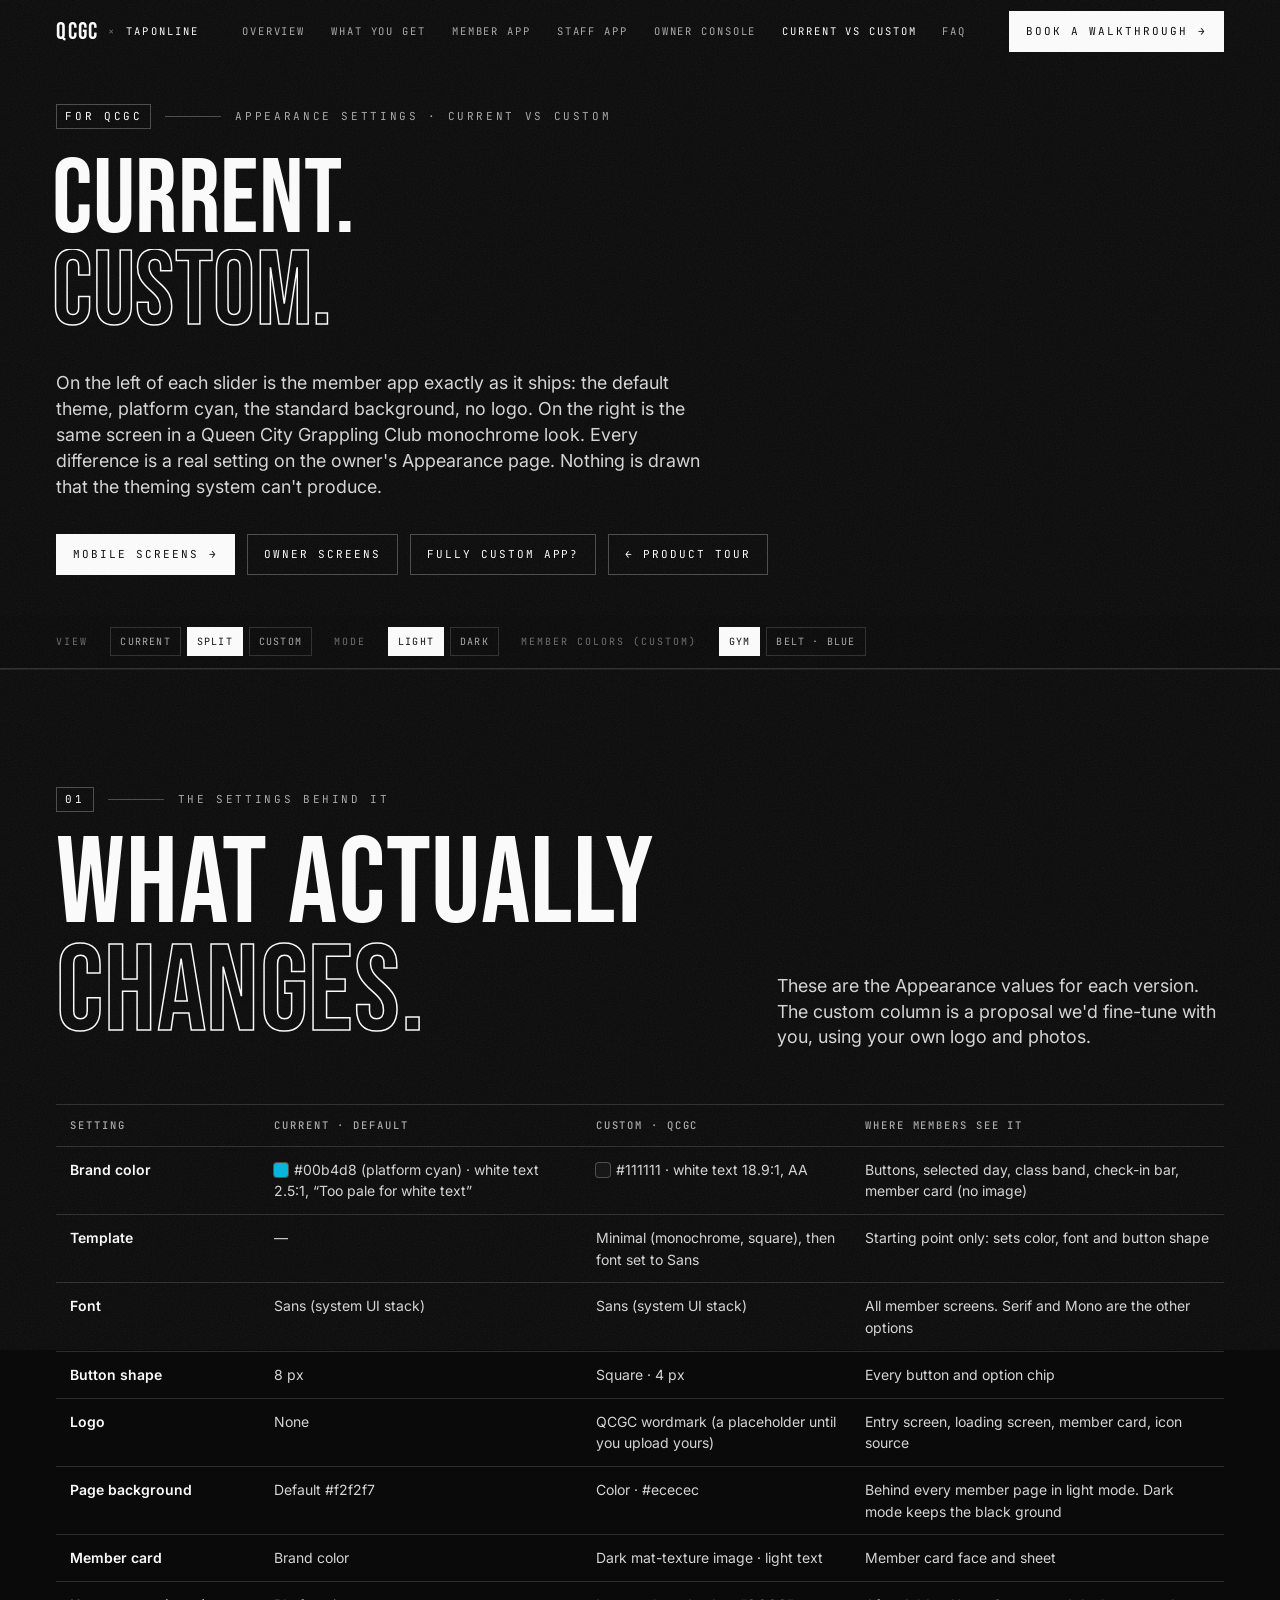
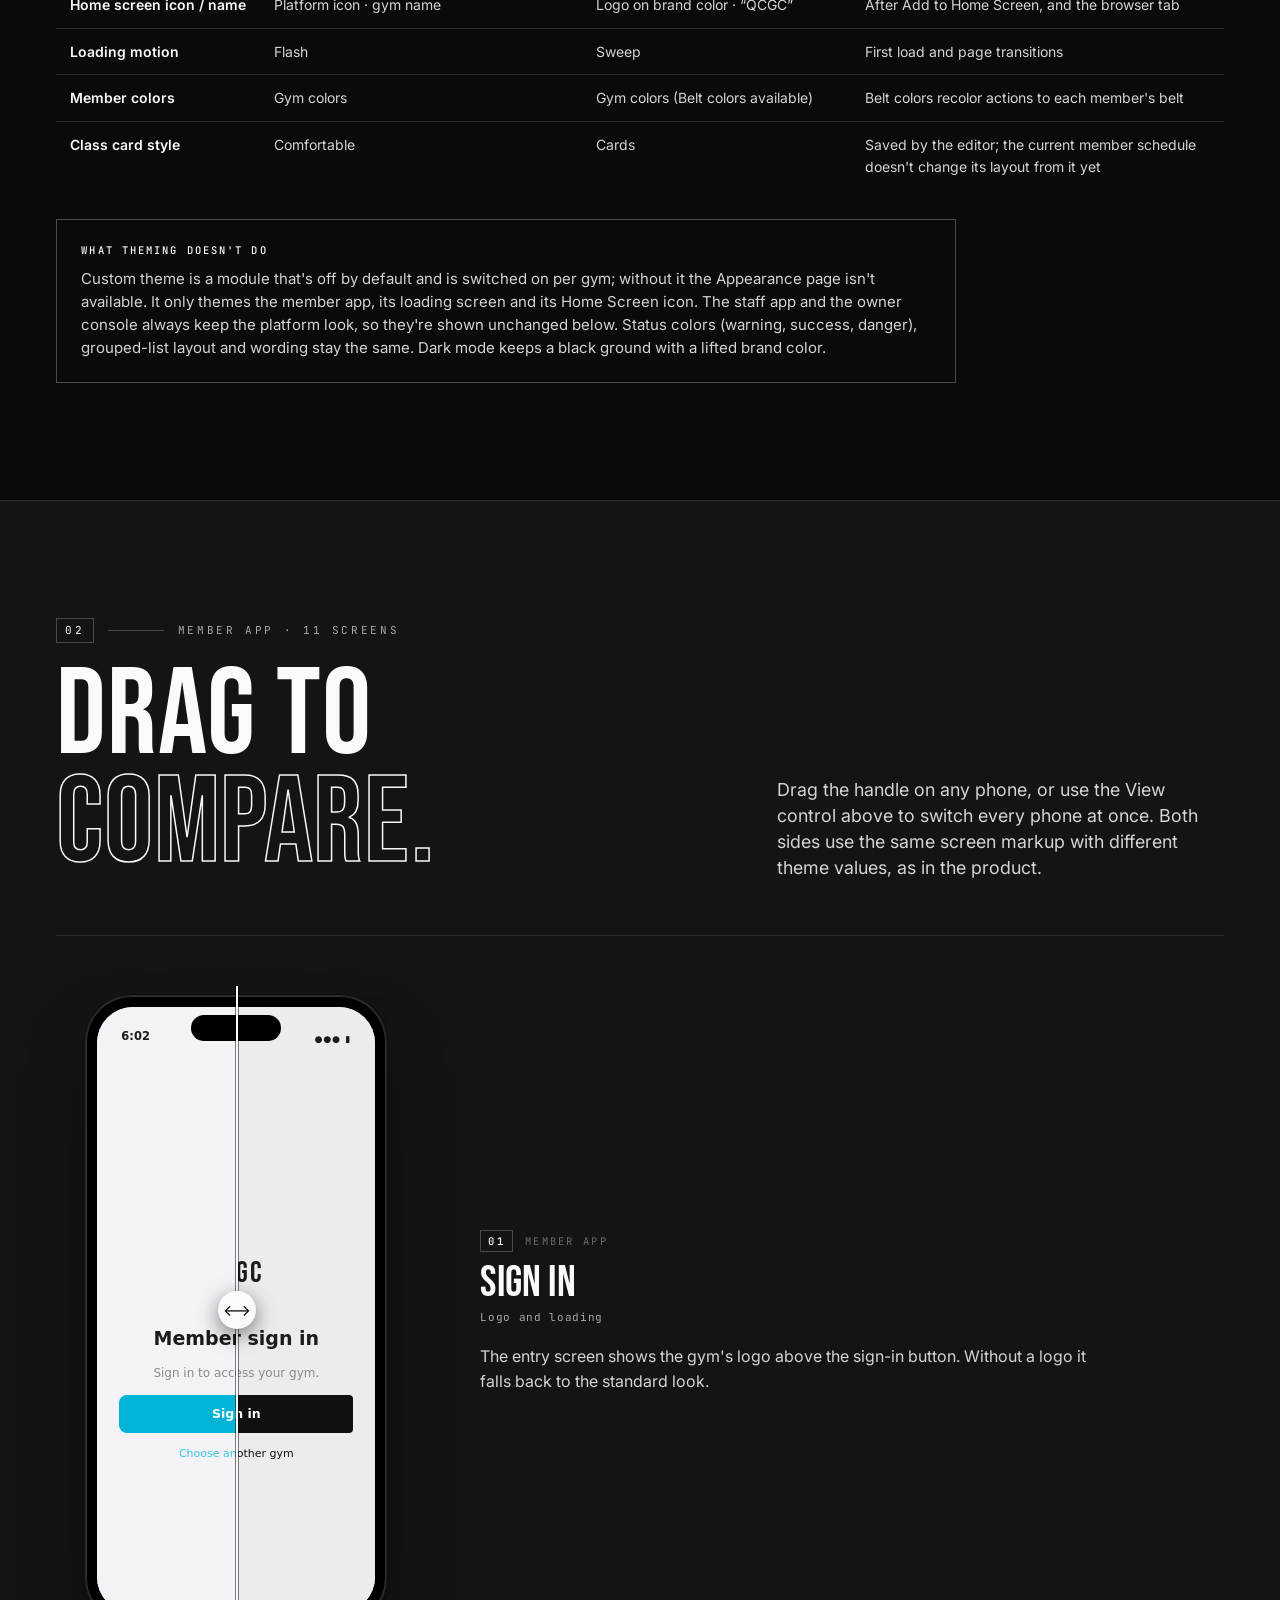
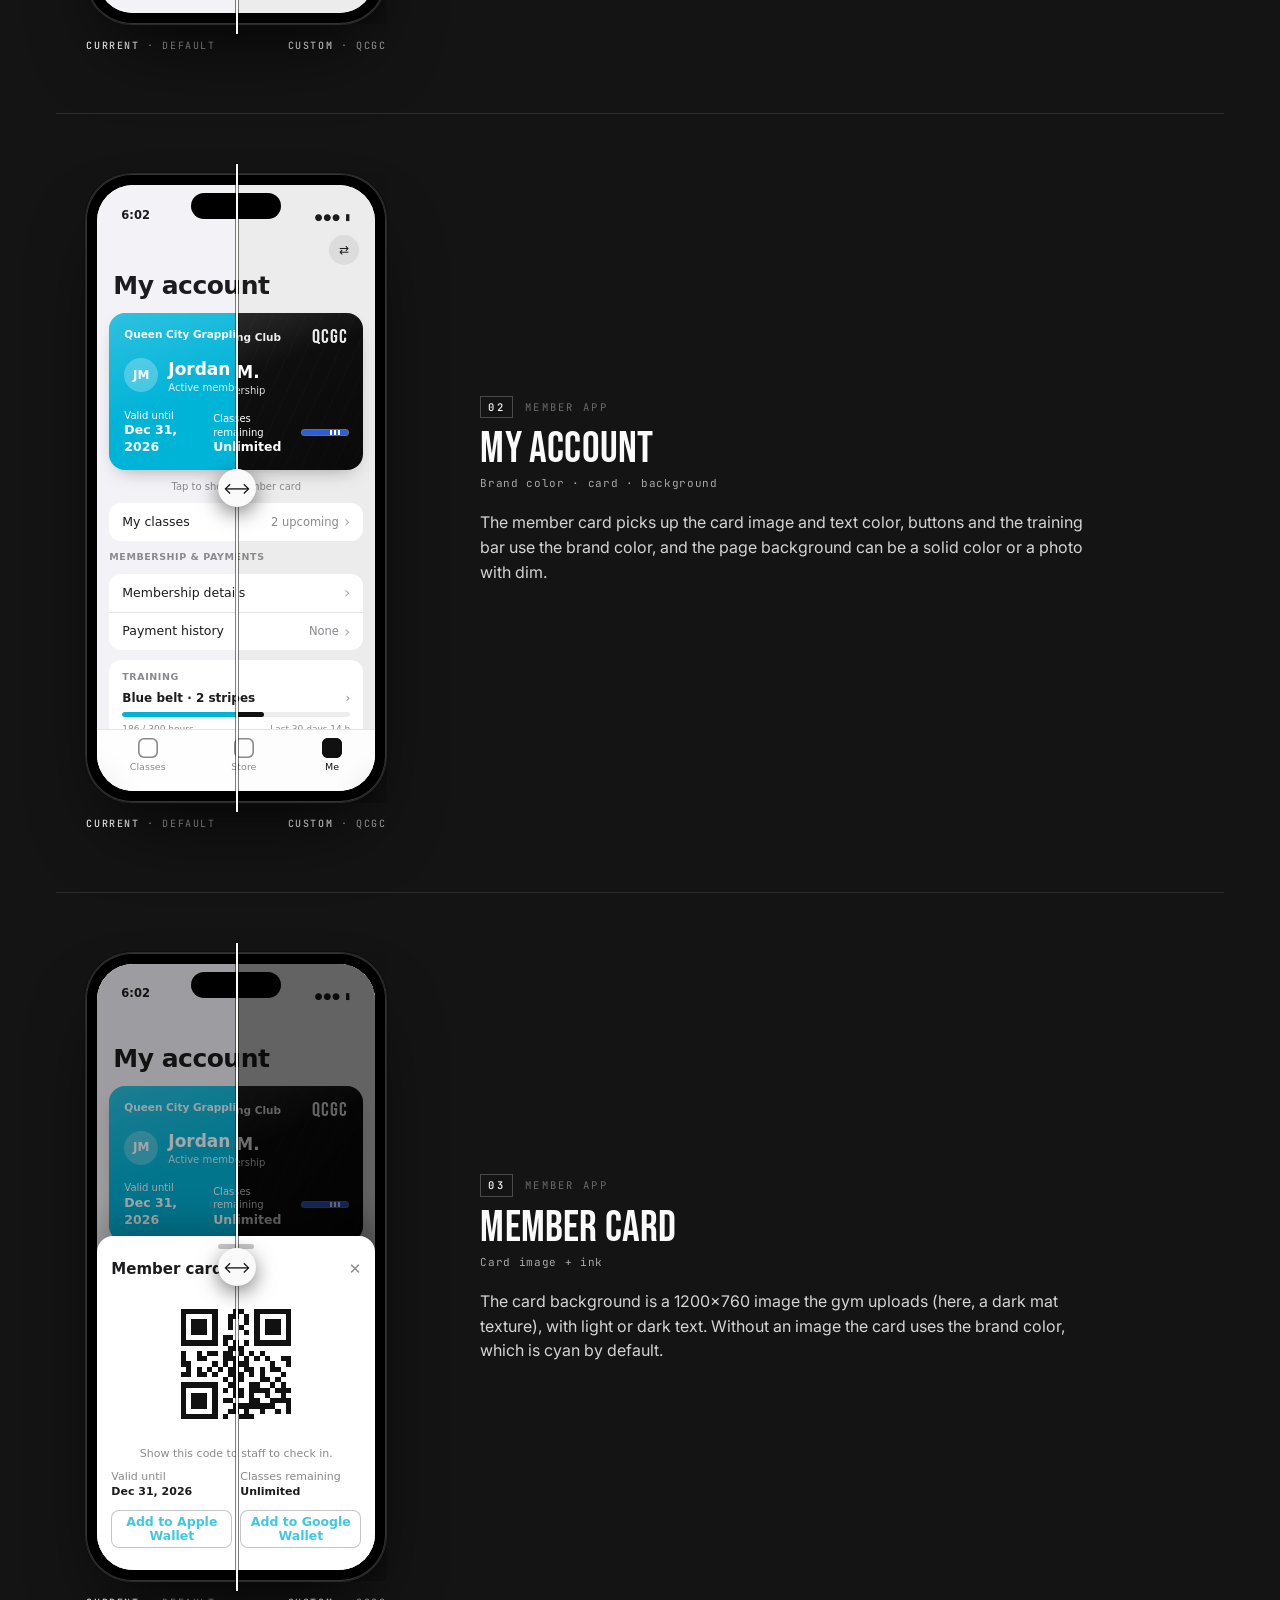
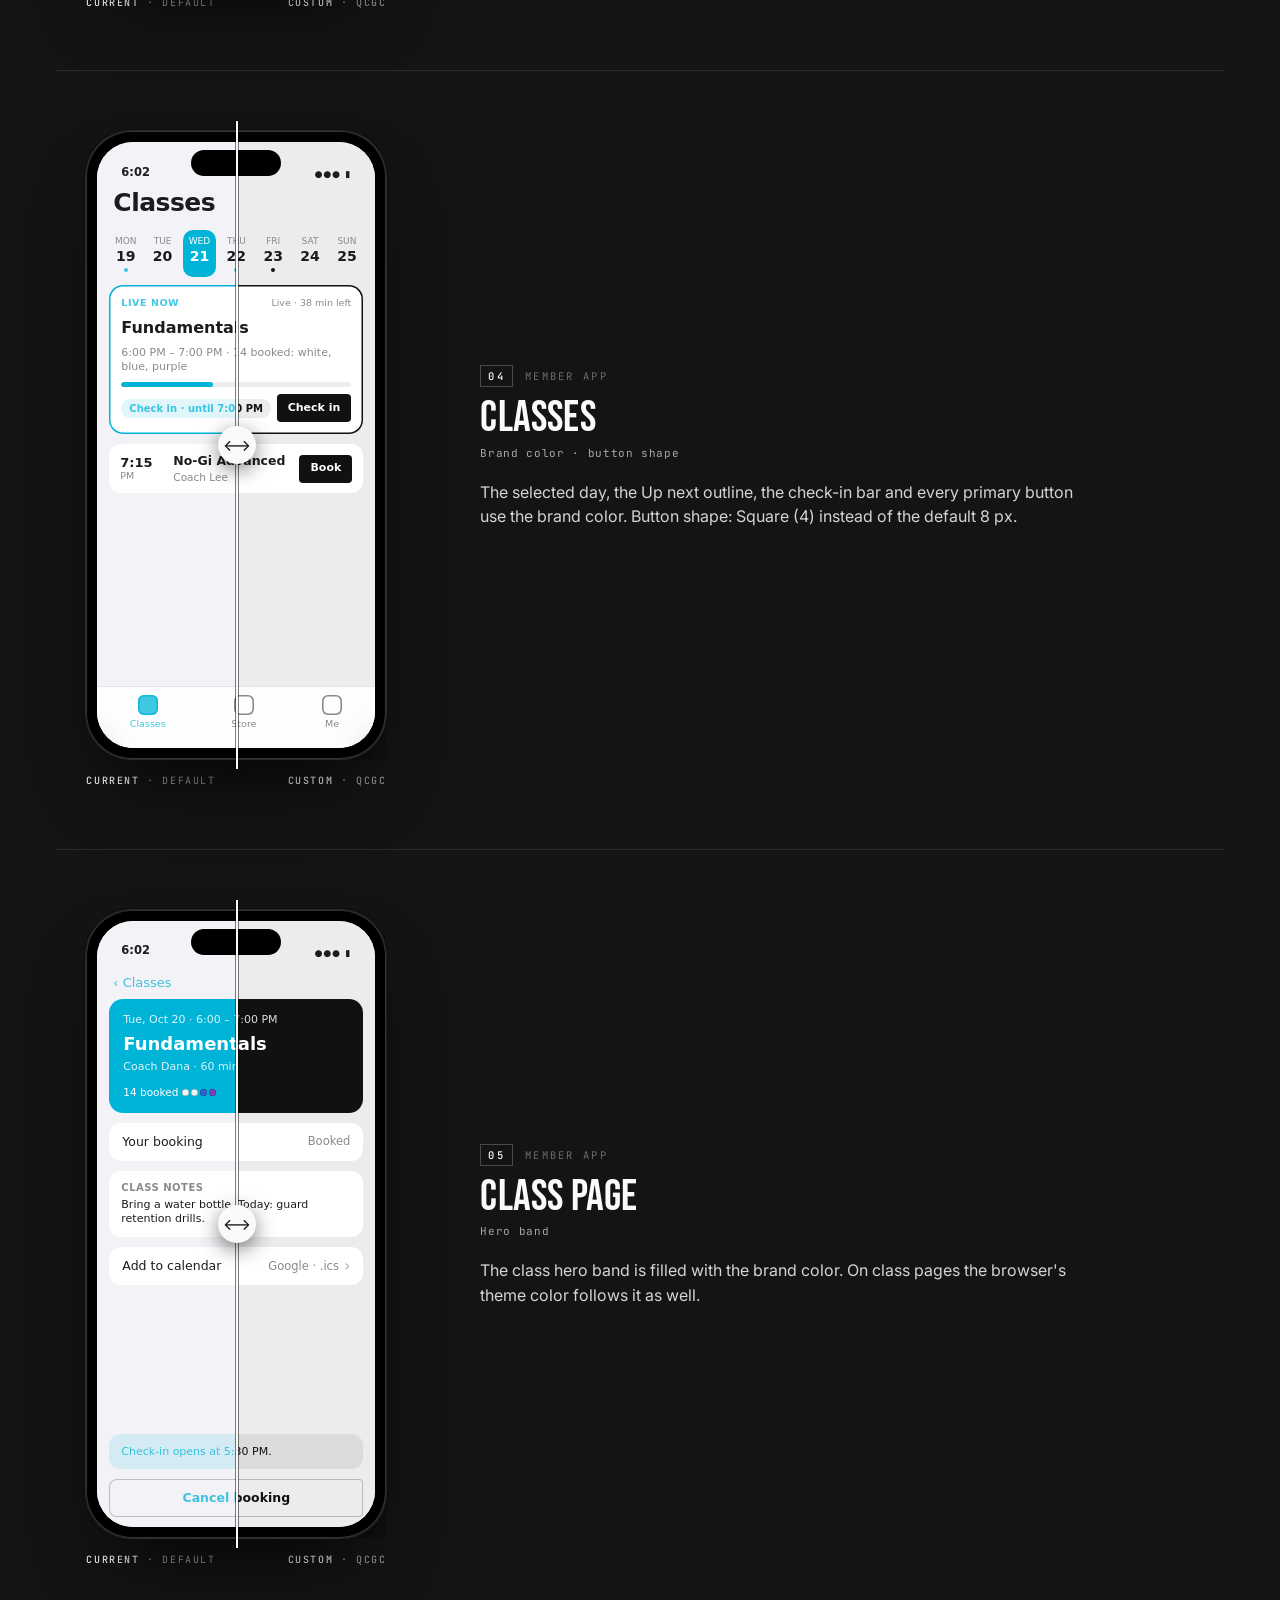
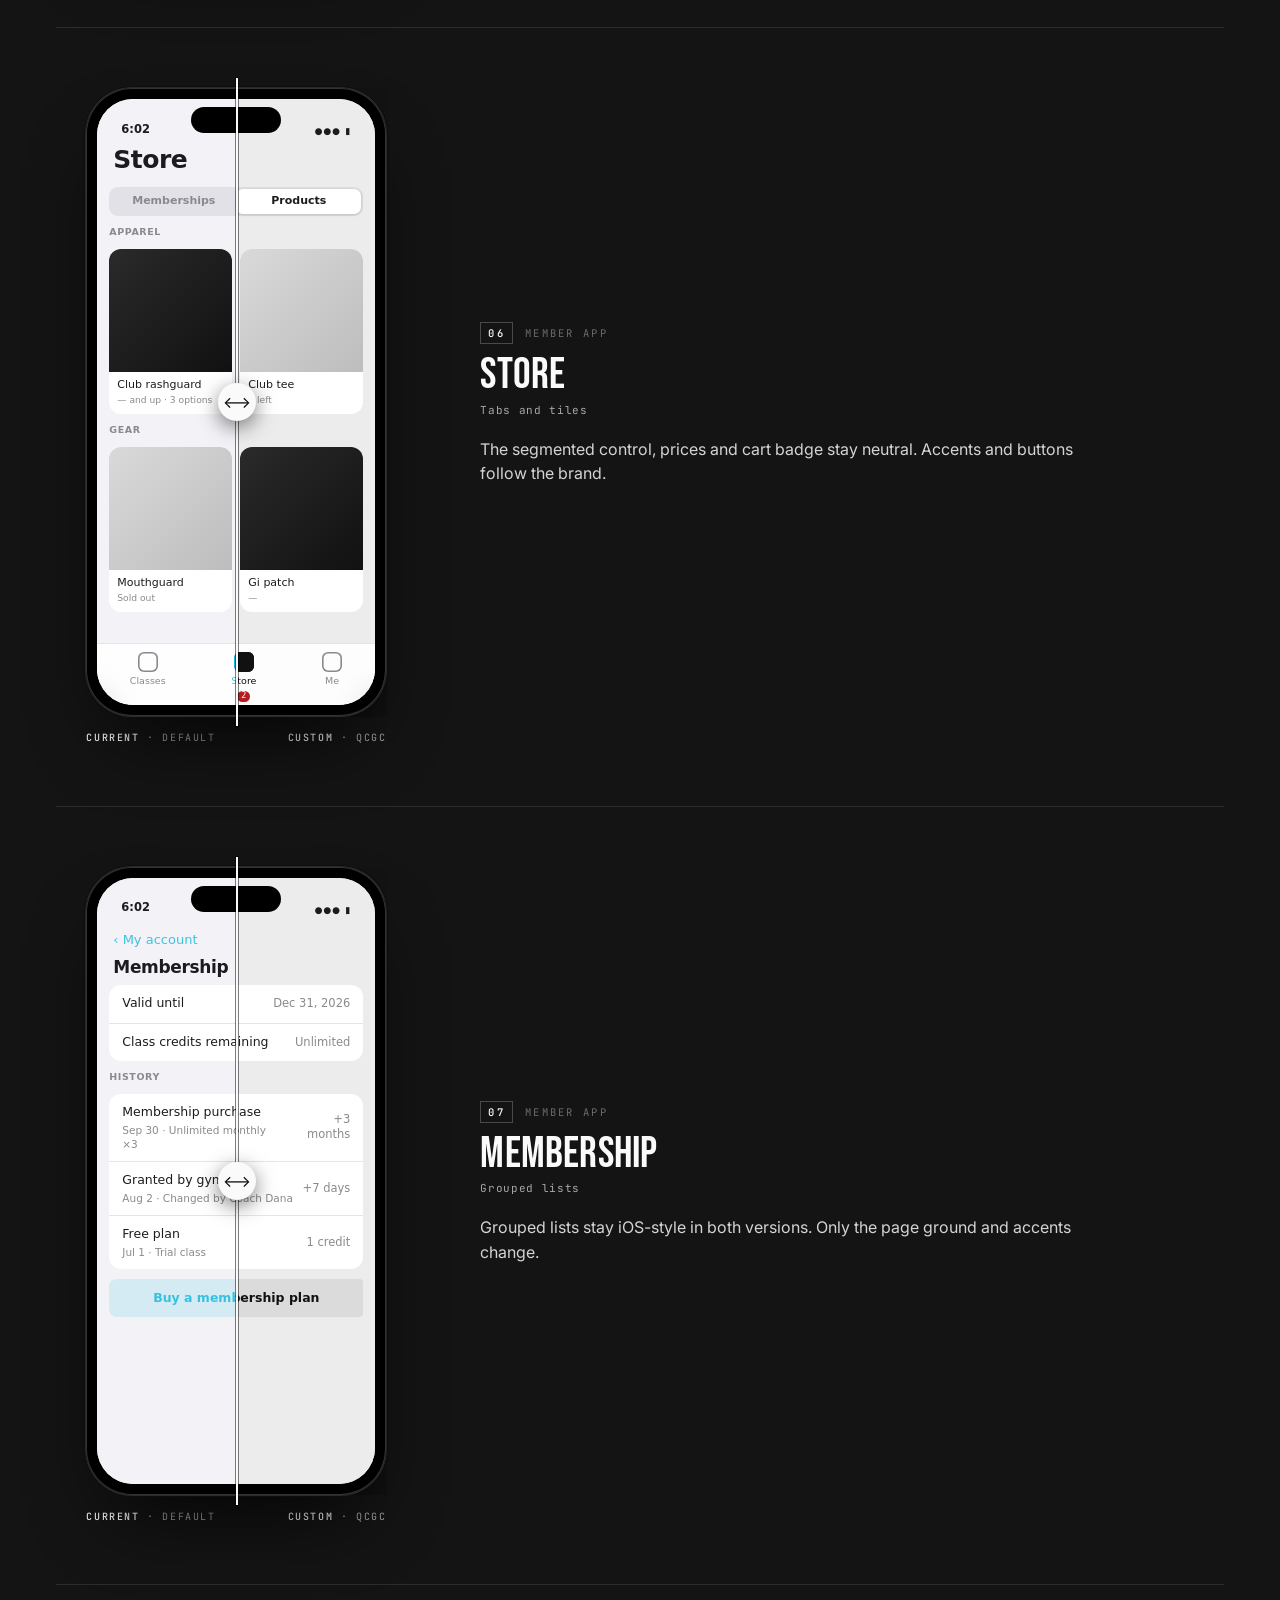
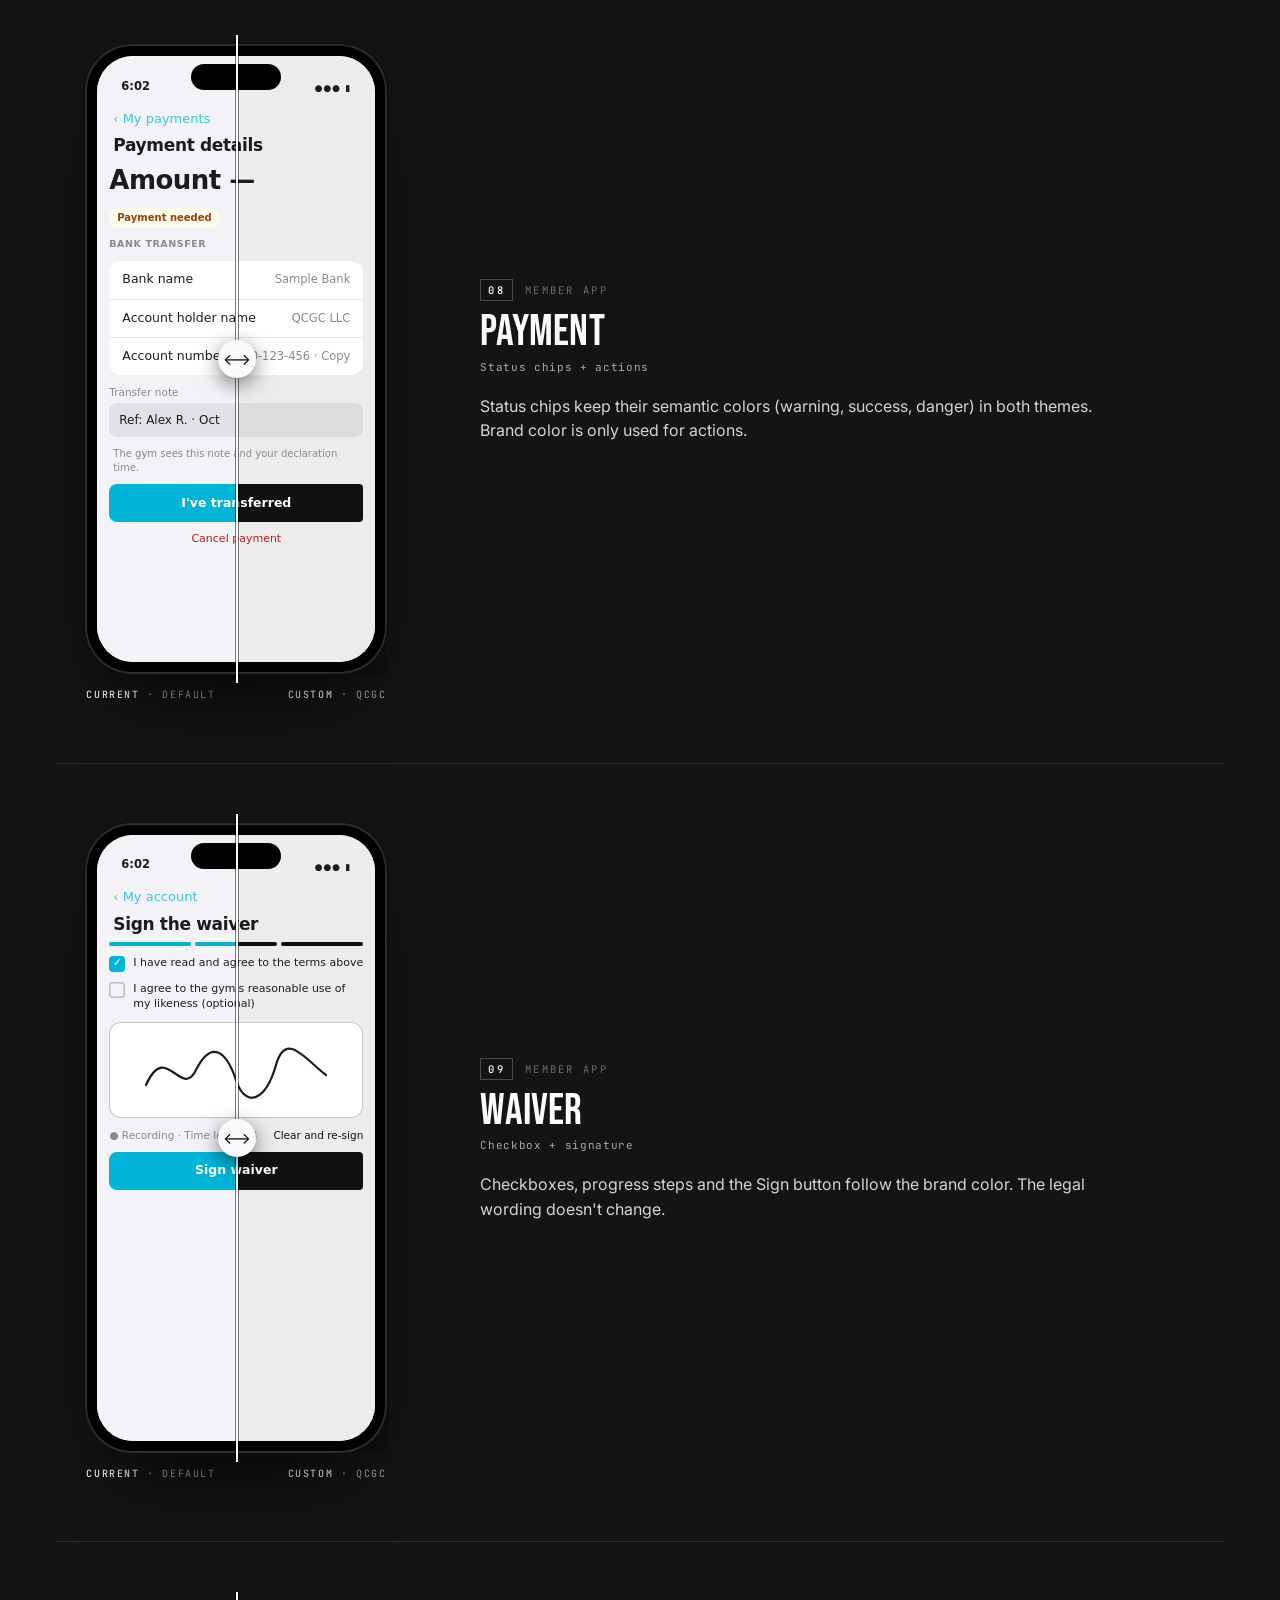
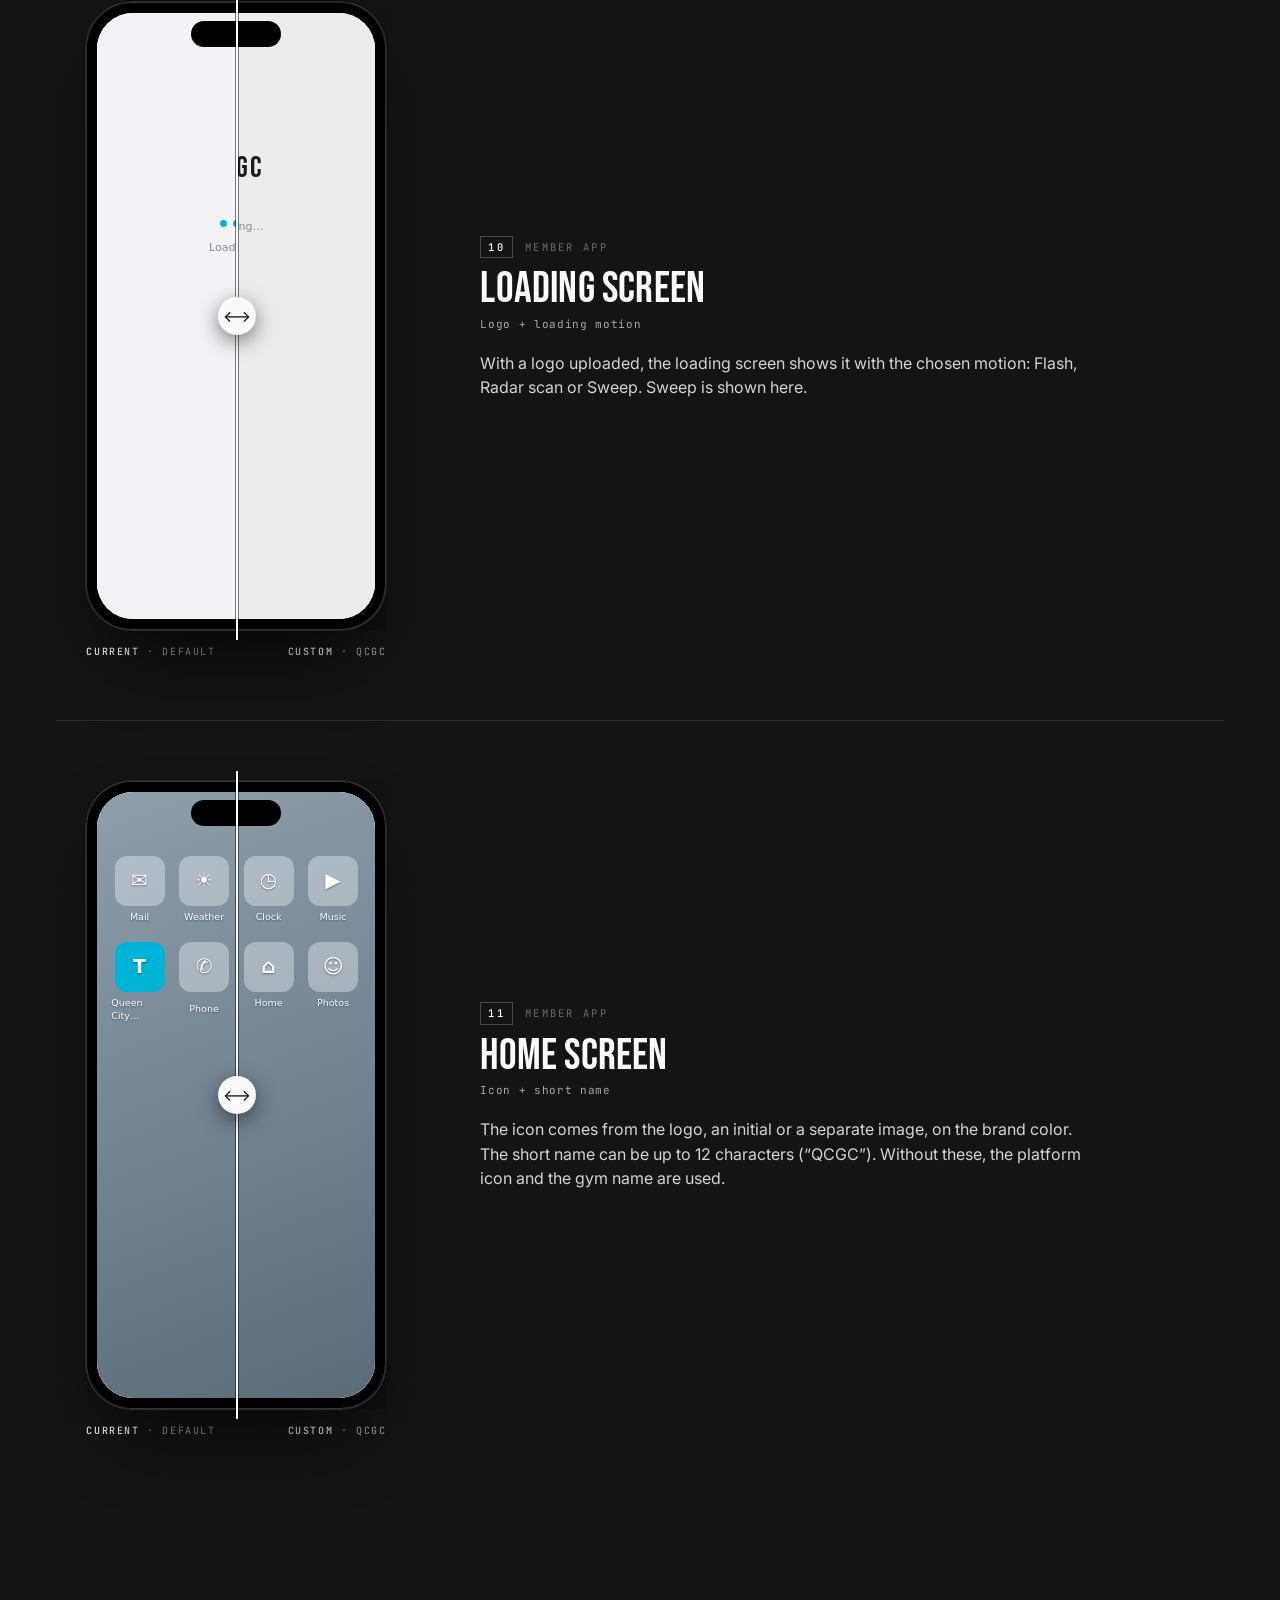
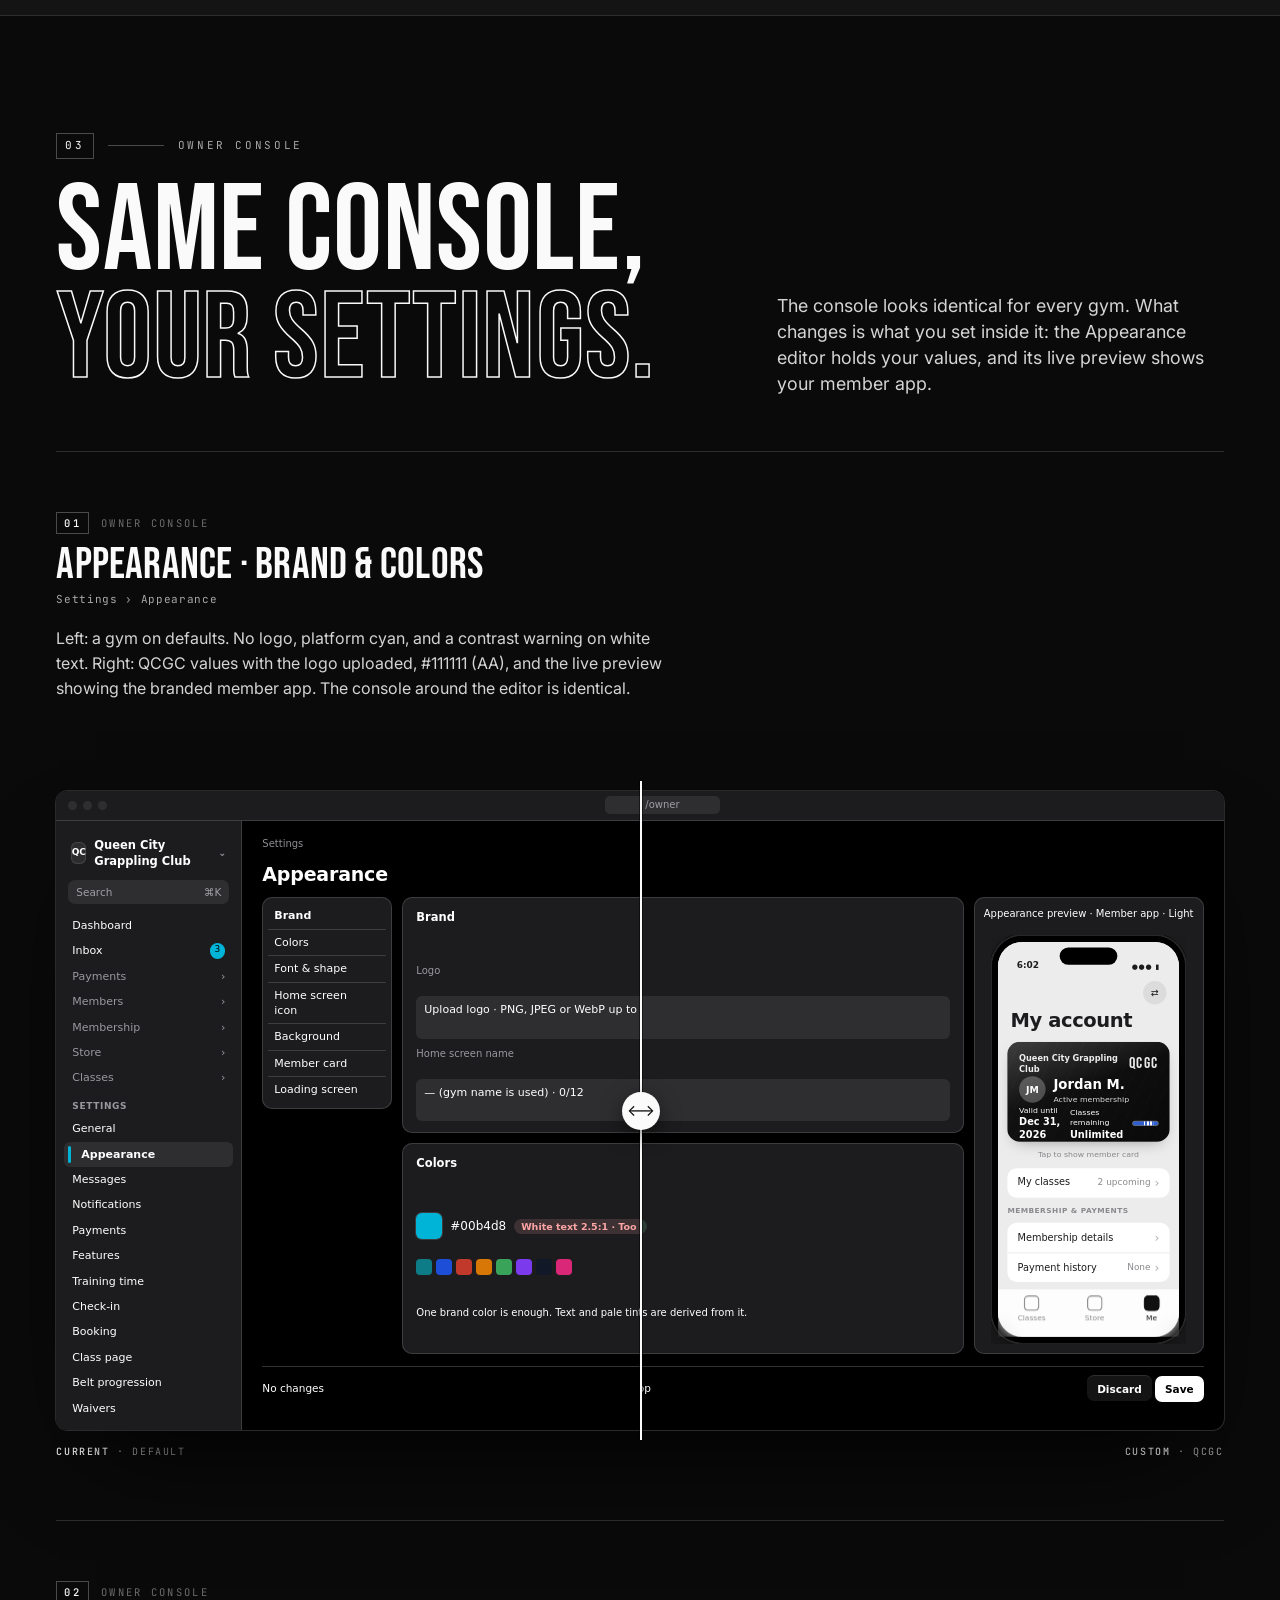
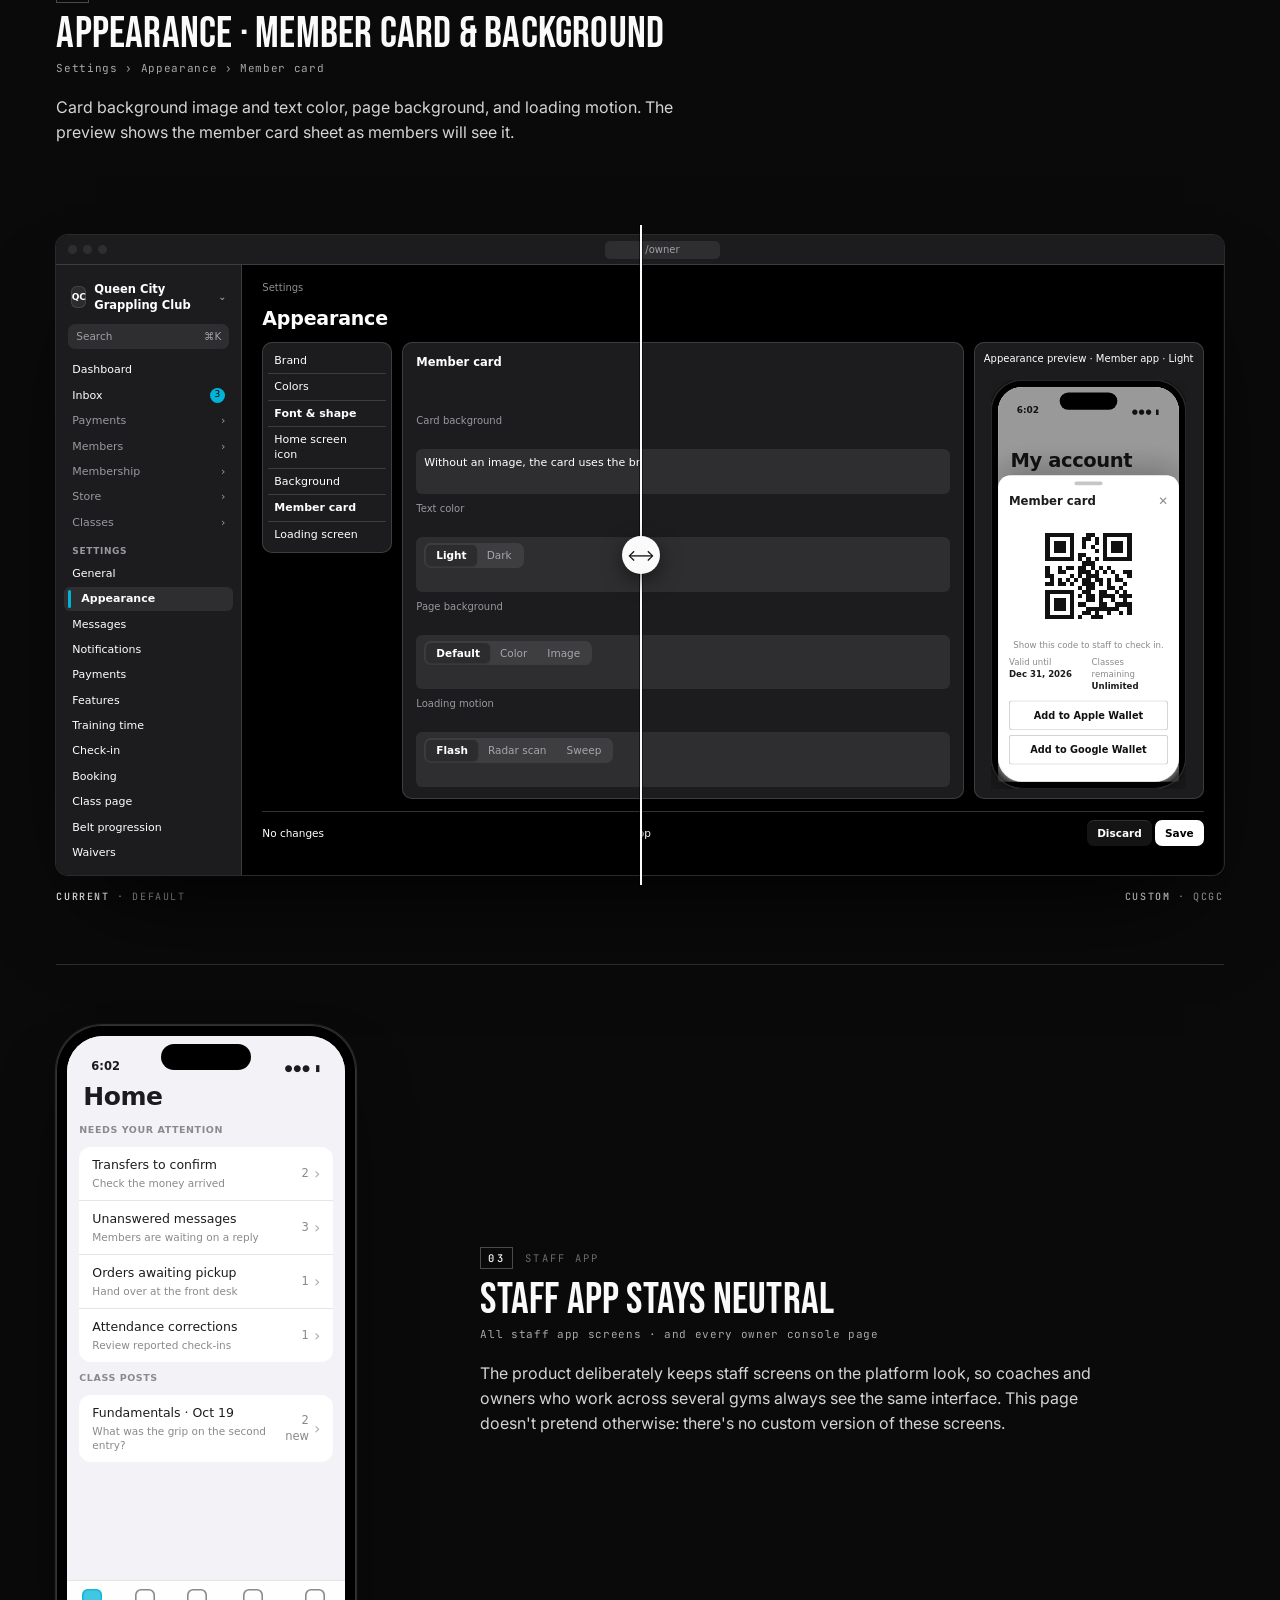
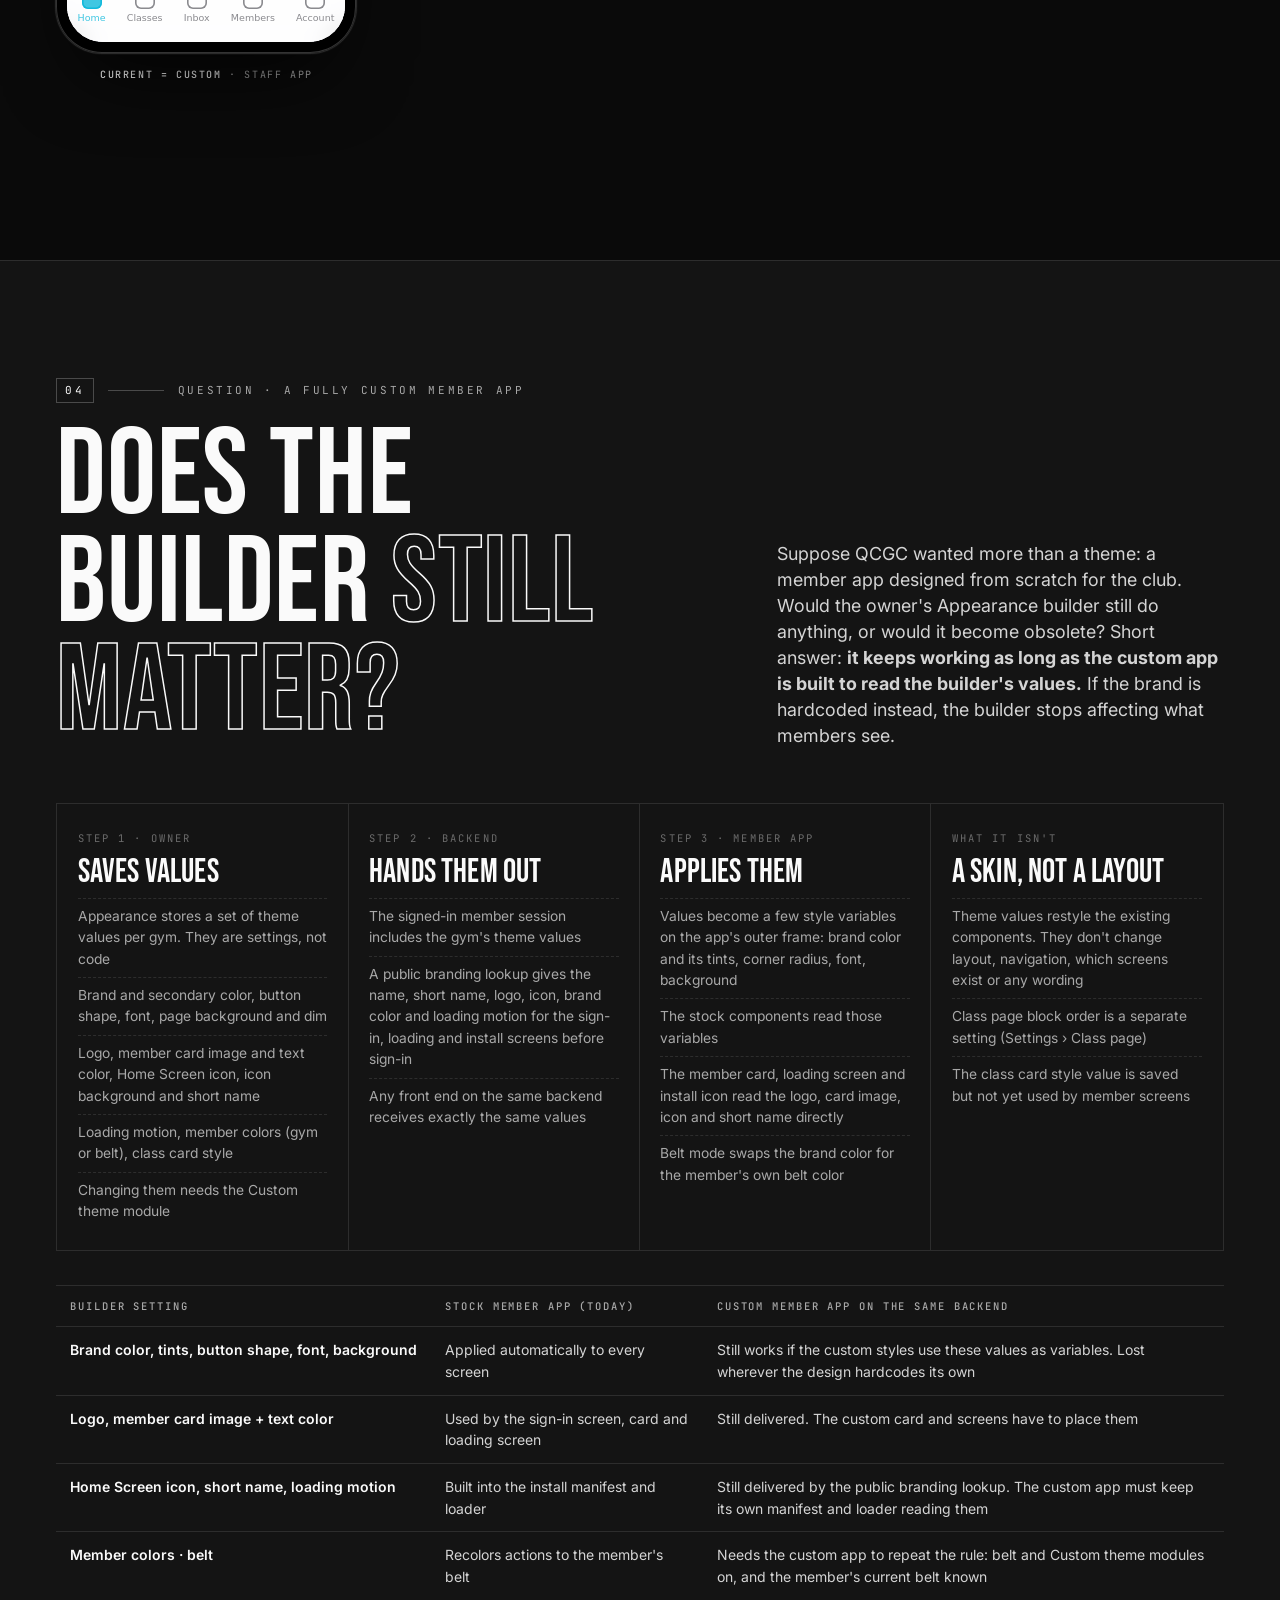
==== commit f1c88e3e: "US-neutral pitch (no LINE), 'What the owner gets' section, custom-UI vs Appearance builder explainer" ====
--- a/compare.html
+++ b/compare.html
@@ -26,7 +26,7 @@
 <header class="nav" id="nav">
   <a class="brandmark" href="index.html" aria-label="Main page"><b>QCGC</b><span class="x">×</span><span>TapOnline</span></a>
   <nav aria-label="Sections">
-    <ul id="navlist"><li><a href="index.html#overview">Overview</a></li><li><a href="index.html#member">Member app</a></li><li><a href="index.html#staff">Staff app</a></li><li><a href="index.html#owner">Owner console</a></li><li><a href="compare.html" class=navlink-hi aria-current=page>Current vs Custom</a></li><li><a href="index.html#faq">FAQ</a></li></ul>
+    <ul id="navlist"><li><a href="index.html#overview">Overview</a></li><li><a href="index.html#owner-gets">What you get</a></li><li><a href="index.html#member">Member app</a></li><li><a href="index.html#staff">Staff app</a></li><li><a href="index.html#owner">Owner console</a></li><li><a href="compare.html" class=navlink-hi aria-current=page>Current vs Custom</a></li><li><a href="index.html#faq">FAQ</a></li></ul>
   </nav>
   <a class="cta-btn" href="index.html#contact">Book a walkthrough <span class="ar">→</span></a>
   <button class="nav-toggle" aria-expanded="false" aria-controls="navlist">Menu</button>
@@ -39,7 +39,7 @@
       <p class="eyebrow" data-a><span class="idx">For QCGC</span><span class="rule"></span>Appearance settings · current vs custom</p>
       <h1 class="h-hero" id="hero-title" data-split><span class="row">Current.</span> <span class="row outline">Custom.</span></h1>
       <p class="lede" data-a style="--d:6">On the left of each slider is the member app exactly as it ships: the default theme, platform cyan, the standard background, no logo. On the right is the same screen in a Queen City Grappling Club monochrome look. Every difference is a real setting on the owner's Appearance page. Nothing is drawn that the theming system can't produce.</p>
-      <div class="actions" data-a style="--d:8"><a class="cta-btn" href="#mobile">Mobile screens <span class="ar">→</span></a><a class="cta-btn ghost" href="#console">Owner screens</a><a class="cta-btn ghost" href="index.html">← Product tour</a></div>
+      <div class="actions" data-a style="--d:8"><a class="cta-btn" href="#mobile">Mobile screens <span class="ar">→</span></a><a class="cta-btn ghost" href="#console">Owner screens</a><a class="cta-btn ghost" href="#custom-ui">Fully custom app?</a><a class="cta-btn ghost" href="index.html">← Product tour</a></div>
     </div>
   </div>
 </section>
@@ -57,30 +57,51 @@
   <div class="wrap">
     <div class="head"><div><p class="eyebrow" data-a><span class="idx">01</span><span class="rule"></span>The settings behind it</p><h2 class="h-xl" id="set-title" data-split>What actually <span class="outline">changes.</span></h2></div>
     <p class="lede" data-a style="--d:3">These are the Appearance values for each version. The custom column is a proposal we'd fine-tune with you, using your own logo and photos.</p></div>
-    <div class="tok-wrap" data-a><table class="tok"><thead><tr><th>Setting</th><th>Current · default</th><th>Custom · QCGC</th><th>Where members see it</th></tr></thead><tbody><tr><td>Brand color</td><td><span class="sw" style="background:#00b4d8"></span>#00b4d8 (platform cyan) · white text 2.5:1, “Too pale for white text”</td><td><span class="sw" style="background:#111"></span>#111111 · white text 18.9:1, AA</td><td>Buttons, selected day, class band, check-in bar, member card (no image)</td></tr><tr><td>Template</td><td>—</td><td>Minimal (monochrome, square), then font set to Sans</td><td>Starting point only: sets color, font and button shape</td></tr><tr><td>Font</td><td>Sans (system UI stack)</td><td>Sans (system UI stack)</td><td>All member screens. Serif and Mono are the other options</td></tr><tr><td>Button shape</td><td>8 px</td><td>Square · 4 px</td><td>Every button and option chip</td></tr><tr><td>Logo</td><td>None</td><td>QCGC wordmark (a placeholder until you upload yours)</td><td>Entry screen, loading screen, member card, icon source</td></tr><tr><td>Page background</td><td>Default #f2f2f7</td><td>Color · #ececec</td><td>Behind every member page in light mode. Dark mode keeps the black ground</td></tr><tr><td>Member card</td><td>Brand color</td><td>Dark mat-texture image · light text</td><td>Member card face and sheet</td></tr><tr><td>Home screen icon / name</td><td>Platform icon · gym name</td><td>Logo on brand color · “QCGC”</td><td>After Add to Home Screen, and the browser tab</td></tr><tr><td>Loading motion</td><td>Flash</td><td>Sweep</td><td>First load and page transitions</td></tr><tr><td>Member colors</td><td>Gym colors</td><td>Gym colors (Belt colors available)</td><td>Belt colors recolor actions to each member's belt</td></tr><tr><td>Class card style</td><td>Comfortable</td><td>Cards</td><td>Saved by the editor; the current member schedule doesn't change its layout from it yet</td></tr><tr><td>LINE chat</td><td>Platform color</td><td>Brand color</td><td>Class schedule cards sent in the LINE chat and generated rich menu images</td></tr></tbody></table></div>
-    <div class="honest" data-a><b>What theming doesn't do</b><p>Custom theme is a module that's off by default and is switched on per gym; without it the Appearance page isn't available. It only themes the member app, its loading screen and icon, and LINE chat cards. The staff app and the owner console always keep the platform look, so they're shown unchanged below. Status colors (warning, success, danger), grouped-list layout and wording stay the same. Dark mode keeps a black ground with a lifted brand color.</p></div>
+    <div class="tok-wrap" data-a><table class="tok"><thead><tr><th>Setting</th><th>Current · default</th><th>Custom · QCGC</th><th>Where members see it</th></tr></thead><tbody><tr><td data-l="Setting">Brand color</td><td data-l="Current · default"><span class="sw" style="background:#00b4d8"></span>#00b4d8 (platform cyan) · white text 2.5:1, “Too pale for white text”</td><td data-l="Custom · QCGC"><span class="sw" style="background:#111"></span>#111111 · white text 18.9:1, AA</td><td data-l="Where members see it">Buttons, selected day, class band, check-in bar, member card (no image)</td></tr><tr><td data-l="Setting">Template</td><td data-l="Current · default">—</td><td data-l="Custom · QCGC">Minimal (monochrome, square), then font set to Sans</td><td data-l="Where members see it">Starting point only: sets color, font and button shape</td></tr><tr><td data-l="Setting">Font</td><td data-l="Current · default">Sans (system UI stack)</td><td data-l="Custom · QCGC">Sans (system UI stack)</td><td data-l="Where members see it">All member screens. Serif and Mono are the other options</td></tr><tr><td data-l="Setting">Button shape</td><td data-l="Current · default">8 px</td><td data-l="Custom · QCGC">Square · 4 px</td><td data-l="Where members see it">Every button and option chip</td></tr><tr><td data-l="Setting">Logo</td><td data-l="Current · default">None</td><td data-l="Custom · QCGC">QCGC wordmark (a placeholder until you upload yours)</td><td data-l="Where members see it">Entry screen, loading screen, member card, icon source</td></tr><tr><td data-l="Setting">Page background</td><td data-l="Current · default">Default #f2f2f7</td><td data-l="Custom · QCGC">Color · #ececec</td><td data-l="Where members see it">Behind every member page in light mode. Dark mode keeps the black ground</td></tr><tr><td data-l="Setting">Member card</td><td data-l="Current · default">Brand color</td><td data-l="Custom · QCGC">Dark mat-texture image · light text</td><td data-l="Where members see it">Member card face and sheet</td></tr><tr><td data-l="Setting">Home screen icon / name</td><td data-l="Current · default">Platform icon · gym name</td><td data-l="Custom · QCGC">Logo on brand color · “QCGC”</td><td data-l="Where members see it">After Add to Home Screen, and the browser tab</td></tr><tr><td data-l="Setting">Loading motion</td><td data-l="Current · default">Flash</td><td data-l="Custom · QCGC">Sweep</td><td data-l="Where members see it">First load and page transitions</td></tr><tr><td data-l="Setting">Member colors</td><td data-l="Current · default">Gym colors</td><td data-l="Custom · QCGC">Gym colors (Belt colors available)</td><td data-l="Where members see it">Belt colors recolor actions to each member's belt</td></tr><tr><td data-l="Setting">Class card style</td><td data-l="Current · default">Comfortable</td><td data-l="Custom · QCGC">Cards</td><td data-l="Where members see it">Saved by the editor; the current member schedule doesn't change its layout from it yet</td></tr></tbody></table></div>
+    <div class="honest" data-a><b>What theming doesn't do</b><p>Custom theme is a module that's off by default and is switched on per gym; without it the Appearance page isn't available. It only themes the member app, its loading screen and its Home Screen icon. The staff app and the owner console always keep the platform look, so they're shown unchanged below. Status colors (warning, success, danger), grouped-list layout and wording stay the same. Dark mode keeps a black ground with a lifted brand color.</p></div>
   </div>
 </section>
 <section class="sec alt" id="mobile" aria-labelledby="mob-title">
   <div class="wrap">
     <div class="head"><div><p class="eyebrow" data-a><span class="idx">02</span><span class="rule"></span>Member app · 11 screens</p><h2 class="h-xl" id="mob-title" data-split>Drag to <span class="outline">compare.</span></h2></div>
     <p class="lede" data-a style="--d:3">Drag the handle on any phone, or use the View control above to switch every phone at once. Both sides use the same screen markup with different theme values, as in the product.</p></div>
-    <article class="cmp-row" data-a><div class="cmp" data-cmp><div class="cmp-stage"><div class="dev "><div class="vp"><div class="tp def"><div class="tp-scr on"><div class="tp-sb"><span>6:02</span><i>●●● ▮</i></div><div class="tp-hd"><span></span><span></span></div><div style="flex:1;display:grid;align-content:center;justify-items:center;gap:14px;padding:0 22px;text-align:center"><div class="tp-load" style="position:relative;padding:0;background:none"><div class="mk tp-logo-mk"></div></div><div style="font-size:19px;font-weight:700">Member sign in</div><div class="tp-mute" style="font-size:12px">Sign in with LINE to access your gym.</div><span class="tp-btn tp-lg w">Continue with LINE</span><div class="tp-mute" style="font-size:10.5px">If LINE does not open, try again in Safari or Chrome.</div><div style="font-size:11px;color:var(--pi)">Choose another gym</div></div></div></div></div></div><div class="dev after"><div class="vp"><div class="tp qcgc"><div class="tp-scr on"><div class="tp-sb"><span>6:02</span><i>●●● ▮</i></div><div class="tp-hd"><span></span><span></span></div><div style="flex:1;display:grid;align-content:center;justify-items:center;gap:14px;padding:0 22px;text-align:center"><div class="tp-load" style="position:relative;padding:0;background:none"><div class="mk tp-logo-mk"></div></div><div style="font-size:19px;font-weight:700">Member sign in</div><div class="tp-mute" style="font-size:12px">Sign in with LINE to access your gym.</div><span class="tp-btn tp-lg w">Continue with LINE</span><div class="tp-mute" style="font-size:10.5px">If LINE does not open, try again in Safari or Chrome.</div><div style="font-size:11px;color:var(--pi)">Choose another gym</div></div></div></div></div></div><div class="cmp-line"></div><input class="cmp-range" type="range" min="0" max="100" value="50" aria-label="Compare current and custom: Sign in"></div><div class="cmp-tags"><span><b>Current</b> · default</span><span><b>Custom</b> · QCGC</span></div></div><div class="spec"><p class="no"><b>01</b>Member app</p><h3>Sign in</h3><p class="where">Logo and loading</p><p class="sum">The entry screen shows the gym's logo above “Continue with LINE”. Without a logo it falls back to the standard look.</p></div></article><article class="cmp-row" data-a><div class="cmp" data-cmp><div class="cmp-stage"><div class="dev "><div class="vp"><div class="tp def"><div class="tp-scr on"><div class="tp-sb"><span>6:02</span><i>●●● ▮</i></div><div class="tp-hd"><span></span><span class="ic">⇄</span></div><div class="tp-t">My account</div><div class="tp-body"><div class="tp-card"><div class="gn"><span>Queen City Grappling Club</span><span class="lg tp-logo"></span></div><div style="display:flex;gap:10px;align-items:center"><span class="av">JM</span><div><div class="mn">Jordan M.</div><div class="st">Active membership</div></div></div><div class="ft"><span>Valid until<b>Dec 31, 2026</b></span><span>Classes remaining<b>Unlimited</b></span><span class="bb"></span></div></div><div style="text-align:center;font-size:10px;color:var(--muted)">Tap to show member card</div><div class="tp-g"><div class="tp-r"><span class="l">My classes</span><span class="v">2 upcoming</span></div></div><div class="tp-cap">Membership &amp; payments</div><div class="tp-g"><div class="tp-r"><span class="l">Membership details</span><span class="v"></span></div><div class="tp-r"><span class="l">Payment history</span><span class="v">None</span></div></div><div class="tp-g" style="padding:11px 13px;display:grid;gap:6px"><div class="tp-cap" style="padding:0">Training</div><div style="display:flex;justify-content:space-between;align-items:center"><span style="font-weight:600">Blue belt · 2 stripes</span><span class="tp-mute">›</span></div><div class="tp-bar"><i style="width:62%"></i></div><div class="tp-bar lbl"><span>186 / 300 hours</span><span>Last 30 days 14 h</span></div></div><div class="tp-g"><div class="tp-r"><span class="l">Settings</span><span class="v"></span></div></div></div><div class="tp-tabs"><span class=""><i></i>Classes</span><span class=""><i></i>Store</span><span class="on"><i></i>Me</span></div></div></div></div></div><div class="dev after"><div class="vp"><div class="tp qcgc"><div class="tp-scr on"><div class="tp-sb"><span>6:02</span><i>●●● ▮</i></div><div class="tp-hd"><span></span><span class="ic">⇄</span></div><div class="tp-t">My account</div><div class="tp-body"><div class="tp-card"><div class="gn"><span>Queen City Grappling Club</span><span class="lg tp-logo"></span></div><div style="display:flex;gap:10px;align-items:center"><span class="av">JM</span><div><div class="mn">Jordan M.</div><div class="st">Active membership</div></div></div><div class="ft"><span>Valid until<b>Dec 31, 2026</b></span><span>Classes remaining<b>Unlimited</b></span><span class="bb"></span></div></div><div style="text-align:center;font-size:10px;color:var(--muted)">Tap to show member card</div><div class="tp-g"><div class="tp-r"><span class="l">My classes</span><span class="v">2 upcoming</span></div></div><div class="tp-cap">Membership &amp; payments</div><div class="tp-g"><div class="tp-r"><span class="l">Membership details</span><span class="v"></span></div><div class="tp-r"><span class="l">Payment history</span><span class="v">None</span></div></div><div class="tp-g" style="padding:11px 13px;display:grid;gap:6px"><div class="tp-cap" style="padding:0">Training</div><div style="display:flex;justify-content:space-between;align-items:center"><span style="font-weight:600">Blue belt · 2 stripes</span><span class="tp-mute">›</span></div><div class="tp-bar"><i style="width:62%"></i></div><div class="tp-bar lbl"><span>186 / 300 hours</span><span>Last 30 days 14 h</span></div></div><div class="tp-g"><div class="tp-r"><span class="l">Settings</span><span class="v"></span></div></div></div><div class="tp-tabs"><span class=""><i></i>Classes</span><span class=""><i></i>Store</span><span class="on"><i></i>Me</span></div></div></div></div></div><div class="cmp-line"></div><input class="cmp-range" type="range" min="0" max="100" value="50" aria-label="Compare current and custom: My account"></div><div class="cmp-tags"><span><b>Current</b> · default</span><span><b>Custom</b> · QCGC</span></div></div><div class="spec"><p class="no"><b>02</b>Member app</p><h3>My account</h3><p class="where">Brand color · card · background</p><p class="sum">The member card picks up the card image and text color, buttons and the training bar use the brand color, and the page background can be a solid color or a photo with dim.</p></div></article><article class="cmp-row" data-a><div class="cmp" data-cmp><div class="cmp-stage"><div class="dev "><div class="vp"><div class="tp def"><div class="tp-scr on"><div class="tp-sb"><span>6:02</span><i>●●● ▮</i></div><div class="tp-hd"><span></span><span></span></div><div class="tp-t">My account</div><div class="tp-body"><div class="tp-card"><div class="gn"><span>Queen City Grappling Club</span><span class="lg tp-logo"></span></div><div style="display:flex;gap:10px;align-items:center"><span class="av">JM</span><div><div class="mn">Jordan M.</div><div class="st">Active membership</div></div></div><div class="ft"><span>Valid until<b>Dec 31, 2026</b></span><span>Classes remaining<b>Unlimited</b></span><span class="bb"></span></div></div></div><div class="tp-dim"></div><div class="tp-sheet"><div class="sh">Member card<span>✕</span></div><div style="display:grid;justify-items:center;gap:8px"><div class="tp-qr"><i class="k"></i><i class="k"></i><i class="k"></i><i class="k"></i><i class="k"></i><i class="k"></i><i class="k"></i><i class="k"></i><i class="k"></i><i></i><i class="k"></i><i></i><i class="k"></i><i class="k"></i><i class="k"></i><i class="k"></i><i class="k"></i><i class="k"></i><i class="k"></i><i class="k"></i><i class="k"></i><i class="k"></i><i></i><i></i><i></i><i></i><i></i><i class="k"></i><i></i><i class="k"></i><i class="k"></i><i class="k"></i><i class="k"></i><i class="k"></i><i></i><i class="k"></i><i></i><i></i><i></i><i></i><i></i><i class="k"></i><i class="k"></i><i></i><i class="k"></i><i class="k"></i><i class="k"></i><i></i><i class="k"></i><i class="k"></i><i class="k"></i><i></i><i></i><i></i><i class="k"></i><i></i><i class="k"></i><i></i><i class="k"></i><i class="k"></i><i class="k"></i><i></i><i class="k"></i><i class="k"></i><i></i><i class="k"></i><i class="k"></i><i class="k"></i><i></i><i class="k"></i><i class="k"></i><i></i><i class="k"></i><i class="k"></i><i class="k"></i><i class="k"></i><i></i><i class="k"></i><i></i><i class="k"></i><i class="k"></i><i class="k"></i><i></i><i class="k"></i><i class="k"></i><i></i><i class="k"></i><i class="k"></i><i class="k"></i><i></i><i class="k"></i><i class="k"></i><i></i><i></i><i class="k"></i><i></i><i class="k"></i><i class="k"></i><i class="k"></i><i></i><i class="k"></i><i class="k"></i><i class="k"></i><i></i><i class="k"></i><i class="k"></i><i></i><i></i><i></i><i></i><i></i><i class="k"></i><i class="k"></i><i></i><i class="k"></i><i class="k"></i><i></i><i class="k"></i><i class="k"></i><i class="k"></i><i></i><i></i><i></i><i></i><i></i><i class="k"></i><i class="k"></i><i class="k"></i><i class="k"></i><i class="k"></i><i class="k"></i><i class="k"></i><i class="k"></i><i></i><i></i><i class="k"></i><i></i><i></i><i></i><i></i><i class="k"></i><i class="k"></i><i class="k"></i><i class="k"></i><i class="k"></i><i class="k"></i><i class="k"></i><i class="k"></i><i></i><i class="k"></i><i class="k"></i><i></i><i class="k"></i><i></i><i class="k"></i><i></i><i></i><i></i><i></i><i class="k"></i><i></i><i></i><i></i><i class="k"></i><i></i><i></i><i class="k"></i><i></i><i class="k"></i><i></i><i></i><i></i><i></i><i class="k"></i><i class="k"></i><i></i><i class="k"></i><i class="k"></i><i class="k"></i><i class="k"></i><i class="k"></i><i></i><i class="k"></i><i class="k"></i><i class="k"></i><i></i><i class="k"></i><i class="k"></i><i></i><i></i><i></i><i></i><i class="k"></i><i class="k"></i><i class="k"></i><i></i><i></i><i class="k"></i><i class="k"></i><i class="k"></i><i class="k"></i><i></i><i></i><i class="k"></i><i class="k"></i><i class="k"></i><i class="k"></i><i></i><i></i><i></i><i></i><i></i><i></i><i class="k"></i><i></i><i></i><i></i><i></i><i class="k"></i><i class="k"></i><i class="k"></i><i></i><i class="k"></i><i class="k"></i><i class="k"></i><i class="k"></i><i class="k"></i><i class="k"></i><i class="k"></i><i class="k"></i><i class="k"></i><i class="k"></i><i class="k"></i><i></i><i></i><i class="k"></i><i class="k"></i><i class="k"></i><i class="k"></i><i class="k"></i><i></i><i></i><i class="k"></i><i></i><i class="k"></i><i class="k"></i><i class="k"></i><i class="k"></i><i></i><i class="k"></i><i class="k"></i><i></i><i></i><i class="k"></i><i></i><i class="k"></i><i></i><i></i><i></i><i></i><i class="k"></i><i class="k"></i><i class="k"></i><i></i><i></i><i></i><i class="k"></i><i class="k"></i><i></i><i></i><i></i><i></i><i></i><i></i><i class="k"></i><i></i><i class="k"></i><i class="k"></i><i class="k"></i><i class="k"></i><i class="k"></i><i></i><i></i><i class="k"></i><i></i><i></i><i></i><i class="k"></i><i class="k"></i><i class="k"></i><i class="k"></i><i class="k"></i><i></i><i></i><i class="k"></i><i class="k"></i><i class="k"></i><i class="k"></i><i class="k"></i><i class="k"></i><i class="k"></i><i></i><i class="k"></i><i></i><i></i><i class="k"></i><i></i><i></i><i></i><i></i><i class="k"></i><i class="k"></i><i></i><i class="k"></i><i></i><i class="k"></i><i></i><i></i><i></i><i></i><i></i><i class="k"></i><i></i><i class="k"></i><i class="k"></i><i></i><i></i><i class="k"></i><i class="k"></i><i class="k"></i><i></i><i></i><i class="k"></i><i></i><i></i><i></i><i class="k"></i><i></i><i class="k"></i><i class="k"></i><i class="k"></i><i></i><i class="k"></i><i class="k"></i><i></i><i class="k"></i><i class="k"></i><i></i><i></i><i></i><i></i><i class="k"></i><i></i><i></i><i class="k"></i><i class="k"></i><i class="k"></i><i class="k"></i><i></i><i class="k"></i><i class="k"></i><i class="k"></i><i></i><i class="k"></i><i class="k"></i><i></i><i class="k"></i><i class="k"></i><i class="k"></i><i></i><i class="k"></i><i class="k"></i><i></i><i></i><i class="k"></i><i></i><i></i><i></i><i class="k"></i><i></i><i class="k"></i><i class="k"></i><i class="k"></i><i></i><i class="k"></i><i></i><i class="k"></i><i class="k"></i><i class="k"></i><i class="k"></i><i></i><i class="k"></i><i class="k"></i><i></i><i></i><i class="k"></i><i></i><i></i><i></i><i class="k"></i><i></i><i></i><i></i><i></i><i></i><i class="k"></i><i class="k"></i><i></i><i class="k"></i><i class="k"></i><i></i><i></i><i></i><i></i><i></i><i class="k"></i><i></i><i></i><i></i><i></i><i class="k"></i><i class="k"></i><i class="k"></i><i class="k"></i><i class="k"></i><i class="k"></i><i class="k"></i><i class="k"></i><i></i><i class="k"></i><i></i><i></i><i></i><i></i><i class="k"></i><i></i><i></i><i></i><i class="k"></i><i class="k"></i><i class="k"></i></div><div class="tp-mute" style="font-size:11px">Show this code to staff to check in.</div><div class="tp-row2" style="width:100%;font-size:11px"><div><span class="tp-mute">Valid until</span><br><b>Dec 31, 2026</b></div><div><span class="tp-mute">Classes remaining</span><br><b>Unlimited</b></div></div></div><div class="tp-row2"><span class="tp-btn ghost">Add to Apple Wallet</span><span class="tp-btn ghost">Add to Google Wallet</span></div></div><div class="tp-tabs"><span class=""><i></i>Classes</span><span class=""><i></i>Store</span><span class="on"><i></i>Me</span></div></div></div></div></div><div class="dev after"><div class="vp"><div class="tp qcgc"><div class="tp-scr on"><div class="tp-sb"><span>6:02</span><i>●●● ▮</i></div><div class="tp-hd"><span></span><span></span></div><div class="tp-t">My account</div><div class="tp-body"><div class="tp-card"><div class="gn"><span>Queen City Grappling Club</span><span class="lg tp-logo"></span></div><div style="display:flex;gap:10px;align-items:center"><span class="av">JM</span><div><div class="mn">Jordan M.</div><div class="st">Active membership</div></div></div><div class="ft"><span>Valid until<b>Dec 31, 2026</b></span><span>Classes remaining<b>Unlimited</b></span><span class="bb"></span></div></div></div><div class="tp-dim"></div><div class="tp-sheet"><div class="sh">Member card<span>✕</span></div><div style="display:grid;justify-items:center;gap:8px"><div class="tp-qr"><i class="k"></i><i class="k"></i><i class="k"></i><i class="k"></i><i class="k"></i><i class="k"></i><i class="k"></i><i class="k"></i><i class="k"></i><i></i><i class="k"></i><i></i><i class="k"></i><i class="k"></i><i class="k"></i><i class="k"></i><i class="k"></i><i class="k"></i><i class="k"></i><i class="k"></i><i class="k"></i><i class="k"></i><i></i><i></i><i></i><i></i><i></i><i class="k"></i><i></i><i class="k"></i><i class="k"></i><i class="k"></i><i class="k"></i><i class="k"></i><i></i><i class="k"></i><i></i><i></i><i></i><i></i><i></i><i class="k"></i><i class="k"></i><i></i><i class="k"></i><i class="k"></i><i class="k"></i><i></i><i class="k"></i><i class="k"></i><i class="k"></i><i></i><i></i><i></i><i class="k"></i><i></i><i class="k"></i><i></i><i class="k"></i><i class="k"></i><i class="k"></i><i></i><i class="k"></i><i class="k"></i><i></i><i class="k"></i><i class="k"></i><i class="k"></i><i></i><i class="k"></i><i class="k"></i><i></i><i class="k"></i><i class="k"></i><i class="k"></i><i class="k"></i><i></i><i class="k"></i><i></i><i class="k"></i><i class="k"></i><i class="k"></i><i></i><i class="k"></i><i class="k"></i><i></i><i class="k"></i><i class="k"></i><i class="k"></i><i></i><i class="k"></i><i class="k"></i><i></i><i></i><i class="k"></i><i></i><i class="k"></i><i class="k"></i><i class="k"></i><i></i><i class="k"></i><i class="k"></i><i class="k"></i><i></i><i class="k"></i><i class="k"></i><i></i><i></i><i></i><i></i><i></i><i class="k"></i><i class="k"></i><i></i><i class="k"></i><i class="k"></i><i></i><i class="k"></i><i class="k"></i><i class="k"></i><i></i><i></i><i></i><i></i><i></i><i class="k"></i><i class="k"></i><i class="k"></i><i class="k"></i><i class="k"></i><i class="k"></i><i class="k"></i><i class="k"></i><i></i><i></i><i class="k"></i><i></i><i></i><i></i><i></i><i class="k"></i><i class="k"></i><i class="k"></i><i class="k"></i><i class="k"></i><i class="k"></i><i class="k"></i><i class="k"></i><i></i><i class="k"></i><i class="k"></i><i></i><i class="k"></i><i></i><i class="k"></i><i></i><i></i><i></i><i></i><i class="k"></i><i></i><i></i><i></i><i class="k"></i><i></i><i></i><i class="k"></i><i></i><i class="k"></i><i></i><i></i><i></i><i></i><i class="k"></i><i class="k"></i><i></i><i class="k"></i><i class="k"></i><i class="k"></i><i class="k"></i><i class="k"></i><i></i><i class="k"></i><i class="k"></i><i class="k"></i><i></i><i class="k"></i><i class="k"></i><i></i><i></i><i></i><i></i><i class="k"></i><i class="k"></i><i class="k"></i><i></i><i></i><i class="k"></i><i class="k"></i><i class="k"></i><i class="k"></i><i></i><i></i><i class="k"></i><i class="k"></i><i class="k"></i><i class="k"></i><i></i><i></i><i></i><i></i><i></i><i></i><i class="k"></i><i></i><i></i><i></i><i></i><i class="k"></i><i class="k"></i><i class="k"></i><i></i><i class="k"></i><i class="k"></i><i class="k"></i><i class="k"></i><i class="k"></i><i class="k"></i><i class="k"></i><i class="k"></i><i class="k"></i><i class="k"></i><i class="k"></i><i></i><i></i><i class="k"></i><i class="k"></i><i class="k"></i><i class="k"></i><i class="k"></i><i></i><i></i><i class="k"></i><i></i><i class="k"></i><i class="k"></i><i class="k"></i><i class="k"></i><i></i><i class="k"></i><i class="k"></i><i></i><i></i><i class="k"></i><i></i><i class="k"></i><i></i><i></i><i></i><i></i><i class="k"></i><i class="k"></i><i class="k"></i><i></i><i></i><i></i><i class="k"></i><i class="k"></i><i></i><i></i><i></i><i></i><i></i><i></i><i class="k"></i><i></i><i class="k"></i><i class="k"></i><i class="k"></i><i class="k"></i><i class="k"></i><i></i><i></i><i class="k"></i><i></i><i></i><i></i><i class="k"></i><i class="k"></i><i class="k"></i><i class="k"></i><i class="k"></i><i></i><i></i><i class="k"></i><i class="k"></i><i class="k"></i><i class="k"></i><i class="k"></i><i class="k"></i><i class="k"></i><i></i><i class="k"></i><i></i><i></i><i class="k"></i><i></i><i></i><i></i><i></i><i class="k"></i><i class="k"></i><i></i><i class="k"></i><i></i><i class="k"></i><i></i><i></i><i></i><i></i><i></i><i class="k"></i><i></i><i class="k"></i><i class="k"></i><i></i><i></i><i class="k"></i><i class="k"></i><i class="k"></i><i></i><i></i><i class="k"></i><i></i><i></i><i></i><i class="k"></i><i></i><i class="k"></i><i class="k"></i><i class="k"></i><i></i><i class="k"></i><i class="k"></i><i></i><i class="k"></i><i class="k"></i><i></i><i></i><i></i><i></i><i class="k"></i><i></i><i></i><i class="k"></i><i class="k"></i><i class="k"></i><i class="k"></i><i></i><i class="k"></i><i class="k"></i><i class="k"></i><i></i><i class="k"></i><i class="k"></i><i></i><i class="k"></i><i class="k"></i><i class="k"></i><i></i><i class="k"></i><i class="k"></i><i></i><i></i><i class="k"></i><i></i><i></i><i></i><i class="k"></i><i></i><i class="k"></i><i class="k"></i><i class="k"></i><i></i><i class="k"></i><i></i><i class="k"></i><i class="k"></i><i class="k"></i><i class="k"></i><i></i><i class="k"></i><i class="k"></i><i></i><i></i><i class="k"></i><i></i><i></i><i></i><i class="k"></i><i></i><i></i><i></i><i></i><i></i><i class="k"></i><i class="k"></i><i></i><i class="k"></i><i class="k"></i><i></i><i></i><i></i><i></i><i></i><i class="k"></i><i></i><i></i><i></i><i></i><i class="k"></i><i class="k"></i><i class="k"></i><i class="k"></i><i class="k"></i><i class="k"></i><i class="k"></i><i class="k"></i><i></i><i class="k"></i><i></i><i></i><i></i><i></i><i class="k"></i><i></i><i></i><i></i><i class="k"></i><i class="k"></i><i class="k"></i></div><div class="tp-mute" style="font-size:11px">Show this code to staff to check in.</div><div class="tp-row2" style="width:100%;font-size:11px"><div><span class="tp-mute">Valid until</span><br><b>Dec 31, 2026</b></div><div><span class="tp-mute">Classes remaining</span><br><b>Unlimited</b></div></div></div><div class="tp-row2"><span class="tp-btn ghost">Add to Apple Wallet</span><span class="tp-btn ghost">Add to Google Wallet</span></div></div><div class="tp-tabs"><span class=""><i></i>Classes</span><span class=""><i></i>Store</span><span class="on"><i></i>Me</span></div></div></div></div></div><div class="cmp-line"></div><input class="cmp-range" type="range" min="0" max="100" value="50" aria-label="Compare current and custom: Member card"></div><div class="cmp-tags"><span><b>Current</b> · default</span><span><b>Custom</b> · QCGC</span></div></div><div class="spec"><p class="no"><b>03</b>Member app</p><h3>Member card</h3><p class="where">Card image + ink</p><p class="sum">The card background is a 1200×760 image the gym uploads (here, a dark mat texture), with light or dark text. Without an image the card uses the brand color, which is cyan by default.</p></div></article><article class="cmp-row" data-a><div class="cmp" data-cmp><div class="cmp-stage"><div class="dev "><div class="vp"><div class="tp def"><div class="tp-scr on"><div class="tp-sb"><span>6:02</span><i>●●● ▮</i></div><div class="tp-t">Classes</div><div class="tp-days"><span class=" dot">MON<b>19</b></span><span class="">TUE<b>20</b></span><span class="on dot">WED<b>21</b></span><span class=" dot">THU<b>22</b></span><span class=" dot">FRI<b>23</b></span><span class="">SAT<b>24</b></span><span class="">SUN<b>25</b></span></div><div class="tp-body"><div class="tp-up"><div class="k">Live now <span>Live · 38 min left</span></div><div class="ti">Fundamentals</div><div class="mt">6:00 PM – 7:00 PM · 14 booked: white, blue, purple</div><div class="tp-bar"><i style="width:40%"></i></div><div style="display:flex;justify-content:space-between;align-items:center"><span class="tp-chip p">Check in · until 7:00 PM</span><span class="tp-btn sm">Check in</span></div></div><div class="tp-cl "><div class="tm">7:15<small>PM</small></div><div><div class="nm">No-Gi Advanced</div><div class="co">Coach Lee</div></div><span class="tp-btn sm">Book</span></div></div><div class="tp-tabs"><span class="on"><i></i>Classes</span><span class=""><i></i>Store</span><span class=""><i></i>Me</span></div></div></div></div></div><div class="dev after"><div class="vp"><div class="tp qcgc"><div class="tp-scr on"><div class="tp-sb"><span>6:02</span><i>●●● ▮</i></div><div class="tp-t">Classes</div><div class="tp-days"><span class=" dot">MON<b>19</b></span><span class="">TUE<b>20</b></span><span class="on dot">WED<b>21</b></span><span class=" dot">THU<b>22</b></span><span class=" dot">FRI<b>23</b></span><span class="">SAT<b>24</b></span><span class="">SUN<b>25</b></span></div><div class="tp-body"><div class="tp-up"><div class="k">Live now <span>Live · 38 min left</span></div><div class="ti">Fundamentals</div><div class="mt">6:00 PM – 7:00 PM · 14 booked: white, blue, purple</div><div class="tp-bar"><i style="width:40%"></i></div><div style="display:flex;justify-content:space-between;align-items:center"><span class="tp-chip p">Check in · until 7:00 PM</span><span class="tp-btn sm">Check in</span></div></div><div class="tp-cl "><div class="tm">7:15<small>PM</small></div><div><div class="nm">No-Gi Advanced</div><div class="co">Coach Lee</div></div><span class="tp-btn sm">Book</span></div></div><div class="tp-tabs"><span class="on"><i></i>Classes</span><span class=""><i></i>Store</span><span class=""><i></i>Me</span></div></div></div></div></div><div class="cmp-line"></div><input class="cmp-range" type="range" min="0" max="100" value="50" aria-label="Compare current and custom: Classes"></div><div class="cmp-tags"><span><b>Current</b> · default</span><span><b>Custom</b> · QCGC</span></div></div><div class="spec"><p class="no"><b>04</b>Member app</p><h3>Classes</h3><p class="where">Brand color · button shape</p><p class="sum">The selected day, the Up next outline, the check-in bar and every primary button use the brand color. Button shape: Square (4) instead of the default 8 px.</p></div></article><article class="cmp-row" data-a><div class="cmp" data-cmp><div class="cmp-stage"><div class="dev "><div class="vp"><div class="tp def"><div class="tp-scr on"><div class="tp-sb"><span>6:02</span><i>●●● ▮</i></div><div class="tp-hd"><span class="tp-bk">‹ Classes</span><span></span></div><div class="tp-body"><div class="tp-band"><div class="mt">Tue, Oct 20 · 6:00 – 7:00 PM</div><div class="ti">Fundamentals</div><div class="mt">Coach Dana · 60 min</div><div class="row"><span style="font-size:10.5px">14 booked<span class="dots"><i class="d-w"></i><i class="d-w"></i><i class="d-b"></i><i class="d-p"></i></span></span></div></div><div class="tp-g"><div class="tp-r nv"><span class="l">Your booking</span><span class="v">Booked</span></div></div><div class="tp-g" style="padding:10px 12px;font-size:11px;display:grid;gap:3px"><b style="font-size:10px;color:var(--muted);text-transform:uppercase;letter-spacing:.05em">Class notes</b>Bring a water bottle. Today: guard retention drills.</div><div class="tp-g"><div class="tp-r"><span class="l">Add to calendar</span><span class="v">Google · .ics</span></div></div><div class="tp-sp"></div><div class="tp-note i">Check-in opens at 5:30 PM.</div><span class="tp-btn ghost w">Cancel booking</span></div></div></div></div></div><div class="dev after"><div class="vp"><div class="tp qcgc"><div class="tp-scr on"><div class="tp-sb"><span>6:02</span><i>●●● ▮</i></div><div class="tp-hd"><span class="tp-bk">‹ Classes</span><span></span></div><div class="tp-body"><div class="tp-band"><div class="mt">Tue, Oct 20 · 6:00 – 7:00 PM</div><div class="ti">Fundamentals</div><div class="mt">Coach Dana · 60 min</div><div class="row"><span style="font-size:10.5px">14 booked<span class="dots"><i class="d-w"></i><i class="d-w"></i><i class="d-b"></i><i class="d-p"></i></span></span></div></div><div class="tp-g"><div class="tp-r nv"><span class="l">Your booking</span><span class="v">Booked</span></div></div><div class="tp-g" style="padding:10px 12px;font-size:11px;display:grid;gap:3px"><b style="font-size:10px;color:var(--muted);text-transform:uppercase;letter-spacing:.05em">Class notes</b>Bring a water bottle. Today: guard retention drills.</div><div class="tp-g"><div class="tp-r"><span class="l">Add to calendar</span><span class="v">Google · .ics</span></div></div><div class="tp-sp"></div><div class="tp-note i">Check-in opens at 5:30 PM.</div><span class="tp-btn ghost w">Cancel booking</span></div></div></div></div></div><div class="cmp-line"></div><input class="cmp-range" type="range" min="0" max="100" value="50" aria-label="Compare current and custom: Class page"></div><div class="cmp-tags"><span><b>Current</b> · default</span><span><b>Custom</b> · QCGC</span></div></div><div class="spec"><p class="no"><b>05</b>Member app</p><h3>Class page</h3><p class="where">Hero band</p><p class="sum">The class hero band is filled with the brand color. On class pages the browser's theme color follows it as well.</p></div></article><article class="cmp-row" data-a><div class="cmp" data-cmp><div class="cmp-stage"><div class="dev "><div class="vp"><div class="tp def"><div class="tp-scr on"><div class="tp-sb"><span>6:02</span><i>●●● ▮</i></div><div class="tp-t">Store</div><div class="tp-body"><div class="tp-seg"><span>Memberships</span><span class="on">Products</span></div><div class="tp-cap">Apparel</div><div class="tp-prod"><div><i class="dk"></i><p>Club rashguard<small>NT$ — and up · 3 options</small></p></div><div><i></i><p>Club tee<small>2 left</small></p></div></div><div class="tp-cap">Gear</div><div class="tp-prod"><div><i></i><p>Mouthguard<small>Sold out</small></p></div><div><i class="dk"></i><p>Gi patch<small>NT$ —</small></p></div></div></div><div class="tp-tabs"><span class=""><i></i>Classes</span><span class="on"><i></i>Store <em style="font-style:normal;background:var(--danger);color:#fff;border-radius:8px;padding:0 4px;font-size:8px">2</em></span><span class=""><i></i>Me</span></div></div></div></div></div><div class="dev after"><div class="vp"><div class="tp qcgc"><div class="tp-scr on"><div class="tp-sb"><span>6:02</span><i>●●● ▮</i></div><div class="tp-t">Store</div><div class="tp-body"><div class="tp-seg"><span>Memberships</span><span class="on">Products</span></div><div class="tp-cap">Apparel</div><div class="tp-prod"><div><i class="dk"></i><p>Club rashguard<small>NT$ — and up · 3 options</small></p></div><div><i></i><p>Club tee<small>2 left</small></p></div></div><div class="tp-cap">Gear</div><div class="tp-prod"><div><i></i><p>Mouthguard<small>Sold out</small></p></div><div><i class="dk"></i><p>Gi patch<small>NT$ —</small></p></div></div></div><div class="tp-tabs"><span class=""><i></i>Classes</span><span class="on"><i></i>Store <em style="font-style:normal;background:var(--danger);color:#fff;border-radius:8px;padding:0 4px;font-size:8px">2</em></span><span class=""><i></i>Me</span></div></div></div></div></div><div class="cmp-line"></div><input class="cmp-range" type="range" min="0" max="100" value="50" aria-label="Compare current and custom: Store"></div><div class="cmp-tags"><span><b>Current</b> · default</span><span><b>Custom</b> · QCGC</span></div></div><div class="spec"><p class="no"><b>06</b>Member app</p><h3>Store</h3><p class="where">Tabs and tiles</p><p class="sum">The segmented control, prices and cart badge stay neutral. Accents and buttons follow the brand.</p></div></article><article class="cmp-row" data-a><div class="cmp" data-cmp><div class="cmp-stage"><div class="dev "><div class="vp"><div class="tp def"><div class="tp-scr on"><div class="tp-sb"><span>6:02</span><i>●●● ▮</i></div><div class="tp-hd"><span class="tp-bk">‹ My account</span><span></span></div><div class="tp-t s">Membership</div><div class="tp-body"><div class="tp-g"><div class="tp-r nv"><span class="l">Valid until</span><span class="v">Dec 31, 2026</span></div><div class="tp-r nv"><span class="l">Class credits remaining</span><span class="v">Unlimited</span></div></div><div class="tp-cap">History</div><div class="tp-g"><div class="tp-r nv"><span class="l">Membership purchase<small>Sep 30 · Unlimited monthly ×3</small></span><span class="v">+3 months</span></div><div class="tp-r nv"><span class="l">Granted by gym<small>Aug 2 · Changed by Coach Dana</small></span><span class="v">+7 days</span></div><div class="tp-r nv"><span class="l">Free plan<small>Jul 1 · Trial class</small></span><span class="v">1 credit</span></div></div><span class="tp-btn sec w">Buy a membership plan</span></div></div></div></div></div><div class="dev after"><div class="vp"><div class="tp qcgc"><div class="tp-scr on"><div class="tp-sb"><span>6:02</span><i>●●● ▮</i></div><div class="tp-hd"><span class="tp-bk">‹ My account</span><span></span></div><div class="tp-t s">Membership</div><div class="tp-body"><div class="tp-g"><div class="tp-r nv"><span class="l">Valid until</span><span class="v">Dec 31, 2026</span></div><div class="tp-r nv"><span class="l">Class credits remaining</span><span class="v">Unlimited</span></div></div><div class="tp-cap">History</div><div class="tp-g"><div class="tp-r nv"><span class="l">Membership purchase<small>Sep 30 · Unlimited monthly ×3</small></span><span class="v">+3 months</span></div><div class="tp-r nv"><span class="l">Granted by gym<small>Aug 2 · Changed by Coach Dana</small></span><span class="v">+7 days</span></div><div class="tp-r nv"><span class="l">Free plan<small>Jul 1 · Trial class</small></span><span class="v">1 credit</span></div></div><span class="tp-btn sec w">Buy a membership plan</span></div></div></div></div></div><div class="cmp-line"></div><input class="cmp-range" type="range" min="0" max="100" value="50" aria-label="Compare current and custom: Membership"></div><div class="cmp-tags"><span><b>Current</b> · default</span><span><b>Custom</b> · QCGC</span></div></div><div class="spec"><p class="no"><b>07</b>Member app</p><h3>Membership</h3><p class="where">Grouped lists</p><p class="sum">Grouped lists stay iOS-style in both versions. Only the page ground and accents change.</p></div></article><article class="cmp-row" data-a><div class="cmp" data-cmp><div class="cmp-stage"><div class="dev "><div class="vp"><div class="tp def"><div class="tp-scr on"><div class="tp-sb"><span>6:02</span><i>●●● ▮</i></div><div class="tp-hd"><span class="tp-bk">‹ My payments</span><span></span></div><div class="tp-t s">Payment details</div><div class="tp-body"><div class="tp-amt">NT$ —</div><span class="tp-chip w">Payment needed</span><div class="tp-cap">Bank transfer</div><div class="tp-g"><div class="tp-r nv"><span class="l">Bank name</span><span class="v">Sample Bank</span></div><div class="tp-r nv"><span class="l">Account holder name</span><span class="v">QCGC LLC</span></div><div class="tp-r nv"><span class="l">Account number</span><span class="v">000-123-456 · Copy</span></div></div><div class="tp-f">Transfer note<div class="">Last 5 digits 12345</div></div><div class="tp-mute" style="font-size:10px;padding:0 4px">The gym sees this note and your declaration time.</div><span class="tp-btn w">I've transferred</span><div style="text-align:center;font-size:11px;color:var(--danger)">Cancel payment</div></div></div></div></div></div><div class="dev after"><div class="vp"><div class="tp qcgc"><div class="tp-scr on"><div class="tp-sb"><span>6:02</span><i>●●● ▮</i></div><div class="tp-hd"><span class="tp-bk">‹ My payments</span><span></span></div><div class="tp-t s">Payment details</div><div class="tp-body"><div class="tp-amt">NT$ —</div><span class="tp-chip w">Payment needed</span><div class="tp-cap">Bank transfer</div><div class="tp-g"><div class="tp-r nv"><span class="l">Bank name</span><span class="v">Sample Bank</span></div><div class="tp-r nv"><span class="l">Account holder name</span><span class="v">QCGC LLC</span></div><div class="tp-r nv"><span class="l">Account number</span><span class="v">000-123-456 · Copy</span></div></div><div class="tp-f">Transfer note<div class="">Last 5 digits 12345</div></div><div class="tp-mute" style="font-size:10px;padding:0 4px">The gym sees this note and your declaration time.</div><span class="tp-btn w">I've transferred</span><div style="text-align:center;font-size:11px;color:var(--danger)">Cancel payment</div></div></div></div></div></div><div class="cmp-line"></div><input class="cmp-range" type="range" min="0" max="100" value="50" aria-label="Compare current and custom: Payment"></div><div class="cmp-tags"><span><b>Current</b> · default</span><span><b>Custom</b> · QCGC</span></div></div><div class="spec"><p class="no"><b>08</b>Member app</p><h3>Payment</h3><p class="where">Status chips + actions</p><p class="sum">Status chips keep their semantic colors (warning, success, danger) in both themes. Brand color is only used for actions.</p></div></article><article class="cmp-row" data-a><div class="cmp" data-cmp><div class="cmp-stage"><div class="dev "><div class="vp"><div class="tp def"><div class="tp-scr on"><div class="tp-sb"><span>6:02</span><i>●●● ▮</i></div><div class="tp-hd"><span class="tp-bk">‹ My account</span><span></span></div><div class="tp-t s">Sign the waiver</div><div class="tp-body"><div class="tp-steps"><span class="on"></span><span class="on"></span><span class="on"></span></div><div class="tp-chk"><i class="y"></i>I have read and agree to the terms above</div><div class="tp-chk"><i></i>I agree to the gym's reasonable use of my likeness (optional)</div><div class="tp-pad"><svg viewBox="0 0 200 80"><path d="M10 55 C 30 10, 45 70, 60 40 S 90 20, 100 50 S 130 70, 140 35 S 170 30, 190 45"/></svg></div><div style="display:flex;justify-content:space-between;font-size:10.5px"><span class="tp-mute">● Recording · Time left 0:18</span><span style="color:var(--pi)">Clear and re-sign</span></div><span class="tp-btn w">Sign waiver</span></div></div></div></div></div><div class="dev after"><div class="vp"><div class="tp qcgc"><div class="tp-scr on"><div class="tp-sb"><span>6:02</span><i>●●● ▮</i></div><div class="tp-hd"><span class="tp-bk">‹ My account</span><span></span></div><div class="tp-t s">Sign the waiver</div><div class="tp-body"><div class="tp-steps"><span class="on"></span><span class="on"></span><span class="on"></span></div><div class="tp-chk"><i class="y"></i>I have read and agree to the terms above</div><div class="tp-chk"><i></i>I agree to the gym's reasonable use of my likeness (optional)</div><div class="tp-pad"><svg viewBox="0 0 200 80"><path d="M10 55 C 30 10, 45 70, 60 40 S 90 20, 100 50 S 130 70, 140 35 S 170 30, 190 45"/></svg></div><div style="display:flex;justify-content:space-between;font-size:10.5px"><span class="tp-mute">● Recording · Time left 0:18</span><span style="color:var(--pi)">Clear and re-sign</span></div><span class="tp-btn w">Sign waiver</span></div></div></div></div></div><div class="cmp-line"></div><input class="cmp-range" type="range" min="0" max="100" value="50" aria-label="Compare current and custom: Waiver"></div><div class="cmp-tags"><span><b>Current</b> · default</span><span><b>Custom</b> · QCGC</span></div></div><div class="spec"><p class="no"><b>09</b>Member app</p><h3>Waiver</h3><p class="where">Checkbox + signature</p><p class="sum">Checkboxes, progress steps and the Sign button follow the brand color. The legal wording doesn't change.</p></div></article><article class="cmp-row" data-a><div class="cmp" data-cmp><div class="cmp-stage"><div class="dev "><div class="vp"><div class="tp def"><div class="tp-scr on"><div class="tp-load"><div class="mk tp-logo-mk"></div><div class="tp-dots"><i></i><i></i><i></i></div><div class="lt">Loading…</div></div></div></div></div></div><div class="dev after"><div class="vp"><div class="tp qcgc"><div class="tp-scr on"><div class="tp-load"><div class="mk tp-logo-mk"></div><div class="tp-dots"><i></i><i></i><i></i></div><div class="lt">Loading…</div></div></div></div></div></div><div class="cmp-line"></div><input class="cmp-range" type="range" min="0" max="100" value="50" aria-label="Compare current and custom: Loading screen"></div><div class="cmp-tags"><span><b>Current</b> · default</span><span><b>Custom</b> · QCGC</span></div></div><div class="spec"><p class="no"><b>10</b>Member app</p><h3>Loading screen</h3><p class="where">Logo + loading motion</p><p class="sum">With a logo uploaded, the loading screen shows it with the chosen motion: Flash, Radar scan or Sweep. Sweep is shown here.</p></div></article><article class="cmp-row" data-a><div class="cmp" data-cmp><div class="cmp-stage"><div class="dev "><div class="vp"><div class="tp def"><div class="tp-scr on"><div class="tp-home"><span><i>✉</i>Mail</span><span><i>☀</i>Weather</span><span><i>◷</i>Clock</span><span><i>▶</i>Music</span><span><i class="app tp-icon"></i><b class="tp-shortname" style="font-weight:500"></b></span><span><i>✆</i>Phone</span><span><i>⌂</i>Home</span><span><i>☺</i>Photos</span></div></div></div></div></div><div class="dev after"><div class="vp"><div class="tp qcgc"><div class="tp-scr on"><div class="tp-home"><span><i>✉</i>Mail</span><span><i>☀</i>Weather</span><span><i>◷</i>Clock</span><span><i>▶</i>Music</span><span><i class="app tp-icon"></i><b class="tp-shortname" style="font-weight:500"></b></span><span><i>✆</i>Phone</span><span><i>⌂</i>Home</span><span><i>☺</i>Photos</span></div></div></div></div></div><div class="cmp-line"></div><input class="cmp-range" type="range" min="0" max="100" value="50" aria-label="Compare current and custom: Home Screen"></div><div class="cmp-tags"><span><b>Current</b> · default</span><span><b>Custom</b> · QCGC</span></div></div><div class="spec"><p class="no"><b>11</b>Member app</p><h3>Home Screen</h3><p class="where">Icon + short name</p><p class="sum">The icon comes from the logo, an initial or a separate image, on the brand color. The short name can be up to 12 characters (“QCGC”). Without these, the platform icon and the gym name are used.</p></div></article>
+    <article class="cmp-row" data-a><div class="cmp" data-cmp><div class="cmp-stage"><div class="dev "><div class="vp"><div class="tp def"><div class="tp-scr on"><div class="tp-sb"><span>6:02</span><i>●●● ▮</i></div><div class="tp-hd"><span></span><span></span></div><div style="flex:1;display:grid;align-content:center;justify-items:center;gap:14px;padding:0 22px;text-align:center"><div class="tp-load" style="position:relative;padding:0;background:none"><div class="mk tp-logo-mk"></div></div><div style="font-size:19px;font-weight:700">Member sign in</div><div class="tp-mute" style="font-size:12px">Sign in to access your gym.</div><span class="tp-btn w">Sign in</span><div style="font-size:11px;color:var(--pi)">Choose another gym</div></div></div></div></div></div><div class="dev after"><div class="vp"><div class="tp qcgc"><div class="tp-scr on"><div class="tp-sb"><span>6:02</span><i>●●● ▮</i></div><div class="tp-hd"><span></span><span></span></div><div style="flex:1;display:grid;align-content:center;justify-items:center;gap:14px;padding:0 22px;text-align:center"><div class="tp-load" style="position:relative;padding:0;background:none"><div class="mk tp-logo-mk"></div></div><div style="font-size:19px;font-weight:700">Member sign in</div><div class="tp-mute" style="font-size:12px">Sign in to access your gym.</div><span class="tp-btn w">Sign in</span><div style="font-size:11px;color:var(--pi)">Choose another gym</div></div></div></div></div></div><div class="cmp-line"></div><input class="cmp-range" type="range" min="0" max="100" value="50" aria-label="Compare current and custom: Sign in"></div><div class="cmp-tags"><span><b>Current</b> · default</span><span><b>Custom</b> · QCGC</span></div></div><div class="spec"><p class="no"><b>01</b>Member app</p><h3>Sign in</h3><p class="where">Logo and loading</p><p class="sum">The entry screen shows the gym's logo above the sign-in button. Without a logo it falls back to the standard look.</p></div></article><article class="cmp-row" data-a><div class="cmp" data-cmp><div class="cmp-stage"><div class="dev "><div class="vp"><div class="tp def"><div class="tp-scr on"><div class="tp-sb"><span>6:02</span><i>●●● ▮</i></div><div class="tp-hd"><span></span><span class="ic">⇄</span></div><div class="tp-t">My account</div><div class="tp-body"><div class="tp-card"><div class="gn"><span>Queen City Grappling Club</span><span class="lg tp-logo"></span></div><div style="display:flex;gap:10px;align-items:center"><span class="av">JM</span><div><div class="mn">Jordan M.</div><div class="st">Active membership</div></div></div><div class="ft"><span>Valid until<b>Dec 31, 2026</b></span><span>Classes remaining<b>Unlimited</b></span><span class="bb"></span></div></div><div style="text-align:center;font-size:10px;color:var(--muted)">Tap to show member card</div><div class="tp-g"><div class="tp-r"><span class="l">My classes</span><span class="v">2 upcoming</span></div></div><div class="tp-cap">Membership &amp; payments</div><div class="tp-g"><div class="tp-r"><span class="l">Membership details</span><span class="v"></span></div><div class="tp-r"><span class="l">Payment history</span><span class="v">None</span></div></div><div class="tp-g" style="padding:11px 13px;display:grid;gap:6px"><div class="tp-cap" style="padding:0">Training</div><div style="display:flex;justify-content:space-between;align-items:center"><span style="font-weight:600">Blue belt · 2 stripes</span><span class="tp-mute">›</span></div><div class="tp-bar"><i style="width:62%"></i></div><div class="tp-bar lbl"><span>186 / 300 hours</span><span>Last 30 days 14 h</span></div></div><div class="tp-g"><div class="tp-r"><span class="l">Settings</span><span class="v"></span></div></div></div><div class="tp-tabs"><span class=""><i></i>Classes</span><span class=""><i></i>Store</span><span class="on"><i></i>Me</span></div></div></div></div></div><div class="dev after"><div class="vp"><div class="tp qcgc"><div class="tp-scr on"><div class="tp-sb"><span>6:02</span><i>●●● ▮</i></div><div class="tp-hd"><span></span><span class="ic">⇄</span></div><div class="tp-t">My account</div><div class="tp-body"><div class="tp-card"><div class="gn"><span>Queen City Grappling Club</span><span class="lg tp-logo"></span></div><div style="display:flex;gap:10px;align-items:center"><span class="av">JM</span><div><div class="mn">Jordan M.</div><div class="st">Active membership</div></div></div><div class="ft"><span>Valid until<b>Dec 31, 2026</b></span><span>Classes remaining<b>Unlimited</b></span><span class="bb"></span></div></div><div style="text-align:center;font-size:10px;color:var(--muted)">Tap to show member card</div><div class="tp-g"><div class="tp-r"><span class="l">My classes</span><span class="v">2 upcoming</span></div></div><div class="tp-cap">Membership &amp; payments</div><div class="tp-g"><div class="tp-r"><span class="l">Membership details</span><span class="v"></span></div><div class="tp-r"><span class="l">Payment history</span><span class="v">None</span></div></div><div class="tp-g" style="padding:11px 13px;display:grid;gap:6px"><div class="tp-cap" style="padding:0">Training</div><div style="display:flex;justify-content:space-between;align-items:center"><span style="font-weight:600">Blue belt · 2 stripes</span><span class="tp-mute">›</span></div><div class="tp-bar"><i style="width:62%"></i></div><div class="tp-bar lbl"><span>186 / 300 hours</span><span>Last 30 days 14 h</span></div></div><div class="tp-g"><div class="tp-r"><span class="l">Settings</span><span class="v"></span></div></div></div><div class="tp-tabs"><span class=""><i></i>Classes</span><span class=""><i></i>Store</span><span class="on"><i></i>Me</span></div></div></div></div></div><div class="cmp-line"></div><input class="cmp-range" type="range" min="0" max="100" value="50" aria-label="Compare current and custom: My account"></div><div class="cmp-tags"><span><b>Current</b> · default</span><span><b>Custom</b> · QCGC</span></div></div><div class="spec"><p class="no"><b>02</b>Member app</p><h3>My account</h3><p class="where">Brand color · card · background</p><p class="sum">The member card picks up the card image and text color, buttons and the training bar use the brand color, and the page background can be a solid color or a photo with dim.</p></div></article><article class="cmp-row" data-a><div class="cmp" data-cmp><div class="cmp-stage"><div class="dev "><div class="vp"><div class="tp def"><div class="tp-scr on"><div class="tp-sb"><span>6:02</span><i>●●● ▮</i></div><div class="tp-hd"><span></span><span></span></div><div class="tp-t">My account</div><div class="tp-body"><div class="tp-card"><div class="gn"><span>Queen City Grappling Club</span><span class="lg tp-logo"></span></div><div style="display:flex;gap:10px;align-items:center"><span class="av">JM</span><div><div class="mn">Jordan M.</div><div class="st">Active membership</div></div></div><div class="ft"><span>Valid until<b>Dec 31, 2026</b></span><span>Classes remaining<b>Unlimited</b></span><span class="bb"></span></div></div></div><div class="tp-dim"></div><div class="tp-sheet"><div class="sh">Member card<span>✕</span></div><div style="display:grid;justify-items:center;gap:8px"><div class="tp-qr" style="width:150px;height:150px"><svg viewBox="0 0 27 27" shape-rendering="crispEdges" aria-hidden="true"><rect width="100%" height="100%" fill="#fff"/><path fill="#111" d="M3 3h1v1h-1zM4 3h1v1h-1zM5 3h1v1h-1zM6 3h1v1h-1zM7 3h1v1h-1zM8 3h1v1h-1zM9 3h1v1h-1zM13 3h1v1h-1zM14 3h1v1h-1zM17 3h1v1h-1zM18 3h1v1h-1zM19 3h1v1h-1zM20 3h1v1h-1zM21 3h1v1h-1zM22 3h1v1h-1zM23 3h1v1h-1zM3 4h1v1h-1zM9 4h1v1h-1zM12 4h1v1h-1zM13 4h1v1h-1zM15 4h1v1h-1zM17 4h1v1h-1zM23 4h1v1h-1zM3 5h1v1h-1zM5 5h1v1h-1zM6 5h1v1h-1zM7 5h1v1h-1zM9 5h1v1h-1zM12 5h1v1h-1zM15 5h1v1h-1zM17 5h1v1h-1zM19 5h1v1h-1zM20 5h1v1h-1zM21 5h1v1h-1zM23 5h1v1h-1zM3 6h1v1h-1zM5 6h1v1h-1zM6 6h1v1h-1zM7 6h1v1h-1zM9 6h1v1h-1zM12 6h1v1h-1zM14 6h1v1h-1zM17 6h1v1h-1zM19 6h1v1h-1zM20 6h1v1h-1zM21 6h1v1h-1zM23 6h1v1h-1zM3 7h1v1h-1zM5 7h1v1h-1zM6 7h1v1h-1zM7 7h1v1h-1zM9 7h1v1h-1zM15 7h1v1h-1zM17 7h1v1h-1zM19 7h1v1h-1zM20 7h1v1h-1zM21 7h1v1h-1zM23 7h1v1h-1zM3 8h1v1h-1zM9 8h1v1h-1zM11 8h1v1h-1zM12 8h1v1h-1zM17 8h1v1h-1zM23 8h1v1h-1zM3 9h1v1h-1zM4 9h1v1h-1zM5 9h1v1h-1zM6 9h1v1h-1zM7 9h1v1h-1zM8 9h1v1h-1zM9 9h1v1h-1zM11 9h1v1h-1zM13 9h1v1h-1zM15 9h1v1h-1zM17 9h1v1h-1zM18 9h1v1h-1zM19 9h1v1h-1zM20 9h1v1h-1zM21 9h1v1h-1zM22 9h1v1h-1zM23 9h1v1h-1zM12 10h1v1h-1zM13 10h1v1h-1zM14 10h1v1h-1zM3 11h1v1h-1zM6 11h1v1h-1zM8 11h1v1h-1zM9 11h1v1h-1zM11 11h1v1h-1zM12 11h1v1h-1zM14 11h1v1h-1zM16 11h1v1h-1zM18 11h1v1h-1zM3 12h1v1h-1zM6 12h1v1h-1zM7 12h1v1h-1zM11 12h1v1h-1zM12 12h1v1h-1zM13 12h1v1h-1zM15 12h1v1h-1zM17 12h1v1h-1zM19 12h1v1h-1zM22 12h1v1h-1zM23 12h1v1h-1zM3 13h1v1h-1zM4 13h1v1h-1zM9 13h1v1h-1zM11 13h1v1h-1zM13 13h1v1h-1zM14 13h1v1h-1zM15 13h1v1h-1zM20 13h1v1h-1zM23 13h1v1h-1zM4 14h1v1h-1zM6 14h1v1h-1zM8 14h1v1h-1zM10 14h1v1h-1zM12 14h1v1h-1zM13 14h1v1h-1zM15 14h1v1h-1zM16 14h1v1h-1zM18 14h1v1h-1zM20 14h1v1h-1zM21 14h1v1h-1zM3 15h1v1h-1zM4 15h1v1h-1zM6 15h1v1h-1zM7 15h1v1h-1zM9 15h1v1h-1zM12 15h1v1h-1zM13 15h1v1h-1zM14 15h1v1h-1zM16 15h1v1h-1zM18 15h1v1h-1zM22 15h1v1h-1zM11 16h1v1h-1zM13 16h1v1h-1zM14 16h1v1h-1zM18 16h1v1h-1zM19 16h1v1h-1zM21 16h1v1h-1zM3 17h1v1h-1zM4 17h1v1h-1zM5 17h1v1h-1zM6 17h1v1h-1zM7 17h1v1h-1zM8 17h1v1h-1zM9 17h1v1h-1zM12 17h1v1h-1zM13 17h1v1h-1zM16 17h1v1h-1zM17 17h1v1h-1zM20 17h1v1h-1zM22 17h1v1h-1zM3 18h1v1h-1zM9 18h1v1h-1zM11 18h1v1h-1zM13 18h1v1h-1zM14 18h1v1h-1zM16 18h1v1h-1zM17 18h1v1h-1zM18 18h1v1h-1zM19 18h1v1h-1zM21 18h1v1h-1zM22 18h1v1h-1zM23 18h1v1h-1zM3 19h1v1h-1zM5 19h1v1h-1zM6 19h1v1h-1zM7 19h1v1h-1zM9 19h1v1h-1zM13 19h1v1h-1zM14 19h1v1h-1zM16 19h1v1h-1zM19 19h1v1h-1zM22 19h1v1h-1zM3 20h1v1h-1zM5 20h1v1h-1zM6 20h1v1h-1zM7 20h1v1h-1zM9 20h1v1h-1zM11 20h1v1h-1zM12 20h1v1h-1zM16 20h1v1h-1zM17 20h1v1h-1zM20 20h1v1h-1zM21 20h1v1h-1zM22 20h1v1h-1zM23 20h1v1h-1zM3 21h1v1h-1zM5 21h1v1h-1zM6 21h1v1h-1zM7 21h1v1h-1zM9 21h1v1h-1zM13 21h1v1h-1zM14 21h1v1h-1zM15 21h1v1h-1zM16 21h1v1h-1zM17 21h1v1h-1zM18 21h1v1h-1zM19 21h1v1h-1zM20 21h1v1h-1zM23 21h1v1h-1zM3 22h1v1h-1zM9 22h1v1h-1zM12 22h1v1h-1zM13 22h1v1h-1zM15 22h1v1h-1zM18 22h1v1h-1zM21 22h1v1h-1zM23 22h1v1h-1zM3 23h1v1h-1zM4 23h1v1h-1zM5 23h1v1h-1zM6 23h1v1h-1zM7 23h1v1h-1zM8 23h1v1h-1zM9 23h1v1h-1zM11 23h1v1h-1zM14 23h1v1h-1zM15 23h1v1h-1zM16 23h1v1h-1z"/></svg></div><div class="tp-mute" style="font-size:11px">Show this code to staff to check in.</div><div class="tp-row2" style="width:100%;font-size:11px"><div><span class="tp-mute">Valid until</span><br><b>Dec 31, 2026</b></div><div><span class="tp-mute">Classes remaining</span><br><b>Unlimited</b></div></div></div><div class="tp-row2 wal"><span class="tp-btn ghost">Add to Apple Wallet</span><span class="tp-btn ghost">Add to Google Wallet</span></div></div><div class="tp-tabs"><span class=""><i></i>Classes</span><span class=""><i></i>Store</span><span class="on"><i></i>Me</span></div></div></div></div></div><div class="dev after"><div class="vp"><div class="tp qcgc"><div class="tp-scr on"><div class="tp-sb"><span>6:02</span><i>●●● ▮</i></div><div class="tp-hd"><span></span><span></span></div><div class="tp-t">My account</div><div class="tp-body"><div class="tp-card"><div class="gn"><span>Queen City Grappling Club</span><span class="lg tp-logo"></span></div><div style="display:flex;gap:10px;align-items:center"><span class="av">JM</span><div><div class="mn">Jordan M.</div><div class="st">Active membership</div></div></div><div class="ft"><span>Valid until<b>Dec 31, 2026</b></span><span>Classes remaining<b>Unlimited</b></span><span class="bb"></span></div></div></div><div class="tp-dim"></div><div class="tp-sheet"><div class="sh">Member card<span>✕</span></div><div style="display:grid;justify-items:center;gap:8px"><div class="tp-qr" style="width:150px;height:150px"><svg viewBox="0 0 27 27" shape-rendering="crispEdges" aria-hidden="true"><rect width="100%" height="100%" fill="#fff"/><path fill="#111" d="M3 3h1v1h-1zM4 3h1v1h-1zM5 3h1v1h-1zM6 3h1v1h-1zM7 3h1v1h-1zM8 3h1v1h-1zM9 3h1v1h-1zM13 3h1v1h-1zM14 3h1v1h-1zM17 3h1v1h-1zM18 3h1v1h-1zM19 3h1v1h-1zM20 3h1v1h-1zM21 3h1v1h-1zM22 3h1v1h-1zM23 3h1v1h-1zM3 4h1v1h-1zM9 4h1v1h-1zM12 4h1v1h-1zM13 4h1v1h-1zM15 4h1v1h-1zM17 4h1v1h-1zM23 4h1v1h-1zM3 5h1v1h-1zM5 5h1v1h-1zM6 5h1v1h-1zM7 5h1v1h-1zM9 5h1v1h-1zM12 5h1v1h-1zM15 5h1v1h-1zM17 5h1v1h-1zM19 5h1v1h-1zM20 5h1v1h-1zM21 5h1v1h-1zM23 5h1v1h-1zM3 6h1v1h-1zM5 6h1v1h-1zM6 6h1v1h-1zM7 6h1v1h-1zM9 6h1v1h-1zM12 6h1v1h-1zM14 6h1v1h-1zM17 6h1v1h-1zM19 6h1v1h-1zM20 6h1v1h-1zM21 6h1v1h-1zM23 6h1v1h-1zM3 7h1v1h-1zM5 7h1v1h-1zM6 7h1v1h-1zM7 7h1v1h-1zM9 7h1v1h-1zM15 7h1v1h-1zM17 7h1v1h-1zM19 7h1v1h-1zM20 7h1v1h-1zM21 7h1v1h-1zM23 7h1v1h-1zM3 8h1v1h-1zM9 8h1v1h-1zM11 8h1v1h-1zM12 8h1v1h-1zM17 8h1v1h-1zM23 8h1v1h-1zM3 9h1v1h-1zM4 9h1v1h-1zM5 9h1v1h-1zM6 9h1v1h-1zM7 9h1v1h-1zM8 9h1v1h-1zM9 9h1v1h-1zM11 9h1v1h-1zM13 9h1v1h-1zM15 9h1v1h-1zM17 9h1v1h-1zM18 9h1v1h-1zM19 9h1v1h-1zM20 9h1v1h-1zM21 9h1v1h-1zM22 9h1v1h-1zM23 9h1v1h-1zM12 10h1v1h-1zM13 10h1v1h-1zM14 10h1v1h-1zM3 11h1v1h-1zM6 11h1v1h-1zM8 11h1v1h-1zM9 11h1v1h-1zM11 11h1v1h-1zM12 11h1v1h-1zM14 11h1v1h-1zM16 11h1v1h-1zM18 11h1v1h-1zM3 12h1v1h-1zM6 12h1v1h-1zM7 12h1v1h-1zM11 12h1v1h-1zM12 12h1v1h-1zM13 12h1v1h-1zM15 12h1v1h-1zM17 12h1v1h-1zM19 12h1v1h-1zM22 12h1v1h-1zM23 12h1v1h-1zM3 13h1v1h-1zM4 13h1v1h-1zM9 13h1v1h-1zM11 13h1v1h-1zM13 13h1v1h-1zM14 13h1v1h-1zM15 13h1v1h-1zM20 13h1v1h-1zM23 13h1v1h-1zM4 14h1v1h-1zM6 14h1v1h-1zM8 14h1v1h-1zM10 14h1v1h-1zM12 14h1v1h-1zM13 14h1v1h-1zM15 14h1v1h-1zM16 14h1v1h-1zM18 14h1v1h-1zM20 14h1v1h-1zM21 14h1v1h-1zM3 15h1v1h-1zM4 15h1v1h-1zM6 15h1v1h-1zM7 15h1v1h-1zM9 15h1v1h-1zM12 15h1v1h-1zM13 15h1v1h-1zM14 15h1v1h-1zM16 15h1v1h-1zM18 15h1v1h-1zM22 15h1v1h-1zM11 16h1v1h-1zM13 16h1v1h-1zM14 16h1v1h-1zM18 16h1v1h-1zM19 16h1v1h-1zM21 16h1v1h-1zM3 17h1v1h-1zM4 17h1v1h-1zM5 17h1v1h-1zM6 17h1v1h-1zM7 17h1v1h-1zM8 17h1v1h-1zM9 17h1v1h-1zM12 17h1v1h-1zM13 17h1v1h-1zM16 17h1v1h-1zM17 17h1v1h-1zM20 17h1v1h-1zM22 17h1v1h-1zM3 18h1v1h-1zM9 18h1v1h-1zM11 18h1v1h-1zM13 18h1v1h-1zM14 18h1v1h-1zM16 18h1v1h-1zM17 18h1v1h-1zM18 18h1v1h-1zM19 18h1v1h-1zM21 18h1v1h-1zM22 18h1v1h-1zM23 18h1v1h-1zM3 19h1v1h-1zM5 19h1v1h-1zM6 19h1v1h-1zM7 19h1v1h-1zM9 19h1v1h-1zM13 19h1v1h-1zM14 19h1v1h-1zM16 19h1v1h-1zM19 19h1v1h-1zM22 19h1v1h-1zM3 20h1v1h-1zM5 20h1v1h-1zM6 20h1v1h-1zM7 20h1v1h-1zM9 20h1v1h-1zM11 20h1v1h-1zM12 20h1v1h-1zM16 20h1v1h-1zM17 20h1v1h-1zM20 20h1v1h-1zM21 20h1v1h-1zM22 20h1v1h-1zM23 20h1v1h-1zM3 21h1v1h-1zM5 21h1v1h-1zM6 21h1v1h-1zM7 21h1v1h-1zM9 21h1v1h-1zM13 21h1v1h-1zM14 21h1v1h-1zM15 21h1v1h-1zM16 21h1v1h-1zM17 21h1v1h-1zM18 21h1v1h-1zM19 21h1v1h-1zM20 21h1v1h-1zM23 21h1v1h-1zM3 22h1v1h-1zM9 22h1v1h-1zM12 22h1v1h-1zM13 22h1v1h-1zM15 22h1v1h-1zM18 22h1v1h-1zM21 22h1v1h-1zM23 22h1v1h-1zM3 23h1v1h-1zM4 23h1v1h-1zM5 23h1v1h-1zM6 23h1v1h-1zM7 23h1v1h-1zM8 23h1v1h-1zM9 23h1v1h-1zM11 23h1v1h-1zM14 23h1v1h-1zM15 23h1v1h-1zM16 23h1v1h-1z"/></svg></div><div class="tp-mute" style="font-size:11px">Show this code to staff to check in.</div><div class="tp-row2" style="width:100%;font-size:11px"><div><span class="tp-mute">Valid until</span><br><b>Dec 31, 2026</b></div><div><span class="tp-mute">Classes remaining</span><br><b>Unlimited</b></div></div></div><div class="tp-row2 wal"><span class="tp-btn ghost">Add to Apple Wallet</span><span class="tp-btn ghost">Add to Google Wallet</span></div></div><div class="tp-tabs"><span class=""><i></i>Classes</span><span class=""><i></i>Store</span><span class="on"><i></i>Me</span></div></div></div></div></div><div class="cmp-line"></div><input class="cmp-range" type="range" min="0" max="100" value="50" aria-label="Compare current and custom: Member card"></div><div class="cmp-tags"><span><b>Current</b> · default</span><span><b>Custom</b> · QCGC</span></div></div><div class="spec"><p class="no"><b>03</b>Member app</p><h3>Member card</h3><p class="where">Card image + ink</p><p class="sum">The card background is a 1200×760 image the gym uploads (here, a dark mat texture), with light or dark text. Without an image the card uses the brand color, which is cyan by default.</p></div></article><article class="cmp-row" data-a><div class="cmp" data-cmp><div class="cmp-stage"><div class="dev "><div class="vp"><div class="tp def"><div class="tp-scr on"><div class="tp-sb"><span>6:02</span><i>●●● ▮</i></div><div class="tp-t">Classes</div><div class="tp-days"><span class=" dot">MON<b>19</b></span><span class="">TUE<b>20</b></span><span class="on dot">WED<b>21</b></span><span class=" dot">THU<b>22</b></span><span class=" dot">FRI<b>23</b></span><span class="">SAT<b>24</b></span><span class="">SUN<b>25</b></span></div><div class="tp-body"><div class="tp-up"><div class="k">Live now <span>Live · 38 min left</span></div><div class="ti">Fundamentals</div><div class="mt">6:00 PM – 7:00 PM · 14 booked: white, blue, purple</div><div class="tp-bar"><i style="width:40%"></i></div><div style="display:flex;justify-content:space-between;align-items:center"><span class="tp-chip p">Check in · until 7:00 PM</span><span class="tp-btn sm">Check in</span></div></div><div class="tp-cl "><div class="tm">7:15<small>PM</small></div><div><div class="nm">No-Gi Advanced</div><div class="co">Coach Lee</div></div><span class="tp-btn sm">Book</span></div></div><div class="tp-tabs"><span class="on"><i></i>Classes</span><span class=""><i></i>Store</span><span class=""><i></i>Me</span></div></div></div></div></div><div class="dev after"><div class="vp"><div class="tp qcgc"><div class="tp-scr on"><div class="tp-sb"><span>6:02</span><i>●●● ▮</i></div><div class="tp-t">Classes</div><div class="tp-days"><span class=" dot">MON<b>19</b></span><span class="">TUE<b>20</b></span><span class="on dot">WED<b>21</b></span><span class=" dot">THU<b>22</b></span><span class=" dot">FRI<b>23</b></span><span class="">SAT<b>24</b></span><span class="">SUN<b>25</b></span></div><div class="tp-body"><div class="tp-up"><div class="k">Live now <span>Live · 38 min left</span></div><div class="ti">Fundamentals</div><div class="mt">6:00 PM – 7:00 PM · 14 booked: white, blue, purple</div><div class="tp-bar"><i style="width:40%"></i></div><div style="display:flex;justify-content:space-between;align-items:center"><span class="tp-chip p">Check in · until 7:00 PM</span><span class="tp-btn sm">Check in</span></div></div><div class="tp-cl "><div class="tm">7:15<small>PM</small></div><div><div class="nm">No-Gi Advanced</div><div class="co">Coach Lee</div></div><span class="tp-btn sm">Book</span></div></div><div class="tp-tabs"><span class="on"><i></i>Classes</span><span class=""><i></i>Store</span><span class=""><i></i>Me</span></div></div></div></div></div><div class="cmp-line"></div><input class="cmp-range" type="range" min="0" max="100" value="50" aria-label="Compare current and custom: Classes"></div><div class="cmp-tags"><span><b>Current</b> · default</span><span><b>Custom</b> · QCGC</span></div></div><div class="spec"><p class="no"><b>04</b>Member app</p><h3>Classes</h3><p class="where">Brand color · button shape</p><p class="sum">The selected day, the Up next outline, the check-in bar and every primary button use the brand color. Button shape: Square (4) instead of the default 8 px.</p></div></article><article class="cmp-row" data-a><div class="cmp" data-cmp><div class="cmp-stage"><div class="dev "><div class="vp"><div class="tp def"><div class="tp-scr on"><div class="tp-sb"><span>6:02</span><i>●●● ▮</i></div><div class="tp-hd"><span class="tp-bk">‹ Classes</span><span></span></div><div class="tp-body"><div class="tp-band"><div class="mt">Tue, Oct 20 · 6:00 – 7:00 PM</div><div class="ti">Fundamentals</div><div class="mt">Coach Dana · 60 min</div><div class="row"><span style="font-size:10.5px">14 booked<span class="dots"><i class="d-w"></i><i class="d-w"></i><i class="d-b"></i><i class="d-p"></i></span></span></div></div><div class="tp-g"><div class="tp-r nv"><span class="l">Your booking</span><span class="v">Booked</span></div></div><div class="tp-g" style="padding:10px 12px;font-size:11px;display:grid;gap:3px"><b style="font-size:10px;color:var(--muted);text-transform:uppercase;letter-spacing:.05em">Class notes</b>Bring a water bottle. Today: guard retention drills.</div><div class="tp-g"><div class="tp-r"><span class="l">Add to calendar</span><span class="v">Google · .ics</span></div></div><div class="tp-sp"></div><div class="tp-note i">Check-in opens at 5:30 PM.</div><span class="tp-btn ghost w">Cancel booking</span></div></div></div></div></div><div class="dev after"><div class="vp"><div class="tp qcgc"><div class="tp-scr on"><div class="tp-sb"><span>6:02</span><i>●●● ▮</i></div><div class="tp-hd"><span class="tp-bk">‹ Classes</span><span></span></div><div class="tp-body"><div class="tp-band"><div class="mt">Tue, Oct 20 · 6:00 – 7:00 PM</div><div class="ti">Fundamentals</div><div class="mt">Coach Dana · 60 min</div><div class="row"><span style="font-size:10.5px">14 booked<span class="dots"><i class="d-w"></i><i class="d-w"></i><i class="d-b"></i><i class="d-p"></i></span></span></div></div><div class="tp-g"><div class="tp-r nv"><span class="l">Your booking</span><span class="v">Booked</span></div></div><div class="tp-g" style="padding:10px 12px;font-size:11px;display:grid;gap:3px"><b style="font-size:10px;color:var(--muted);text-transform:uppercase;letter-spacing:.05em">Class notes</b>Bring a water bottle. Today: guard retention drills.</div><div class="tp-g"><div class="tp-r"><span class="l">Add to calendar</span><span class="v">Google · .ics</span></div></div><div class="tp-sp"></div><div class="tp-note i">Check-in opens at 5:30 PM.</div><span class="tp-btn ghost w">Cancel booking</span></div></div></div></div></div><div class="cmp-line"></div><input class="cmp-range" type="range" min="0" max="100" value="50" aria-label="Compare current and custom: Class page"></div><div class="cmp-tags"><span><b>Current</b> · default</span><span><b>Custom</b> · QCGC</span></div></div><div class="spec"><p class="no"><b>05</b>Member app</p><h3>Class page</h3><p class="where">Hero band</p><p class="sum">The class hero band is filled with the brand color. On class pages the browser's theme color follows it as well.</p></div></article><article class="cmp-row" data-a><div class="cmp" data-cmp><div class="cmp-stage"><div class="dev "><div class="vp"><div class="tp def"><div class="tp-scr on"><div class="tp-sb"><span>6:02</span><i>●●● ▮</i></div><div class="tp-t">Store</div><div class="tp-body"><div class="tp-seg"><span>Memberships</span><span class="on">Products</span></div><div class="tp-cap">Apparel</div><div class="tp-prod"><div><i class="dk"></i><p>Club rashguard<small>— and up · 3 options</small></p></div><div><i></i><p>Club tee<small>2 left</small></p></div></div><div class="tp-cap">Gear</div><div class="tp-prod"><div><i></i><p>Mouthguard<small>Sold out</small></p></div><div><i class="dk"></i><p>Gi patch<small>—</small></p></div></div></div><div class="tp-tabs"><span class=""><i></i>Classes</span><span class="on"><i></i>Store <em style="font-style:normal;background:var(--danger);color:#fff;border-radius:8px;padding:0 4px;font-size:8px">2</em></span><span class=""><i></i>Me</span></div></div></div></div></div><div class="dev after"><div class="vp"><div class="tp qcgc"><div class="tp-scr on"><div class="tp-sb"><span>6:02</span><i>●●● ▮</i></div><div class="tp-t">Store</div><div class="tp-body"><div class="tp-seg"><span>Memberships</span><span class="on">Products</span></div><div class="tp-cap">Apparel</div><div class="tp-prod"><div><i class="dk"></i><p>Club rashguard<small>— and up · 3 options</small></p></div><div><i></i><p>Club tee<small>2 left</small></p></div></div><div class="tp-cap">Gear</div><div class="tp-prod"><div><i></i><p>Mouthguard<small>Sold out</small></p></div><div><i class="dk"></i><p>Gi patch<small>—</small></p></div></div></div><div class="tp-tabs"><span class=""><i></i>Classes</span><span class="on"><i></i>Store <em style="font-style:normal;background:var(--danger);color:#fff;border-radius:8px;padding:0 4px;font-size:8px">2</em></span><span class=""><i></i>Me</span></div></div></div></div></div><div class="cmp-line"></div><input class="cmp-range" type="range" min="0" max="100" value="50" aria-label="Compare current and custom: Store"></div><div class="cmp-tags"><span><b>Current</b> · default</span><span><b>Custom</b> · QCGC</span></div></div><div class="spec"><p class="no"><b>06</b>Member app</p><h3>Store</h3><p class="where">Tabs and tiles</p><p class="sum">The segmented control, prices and cart badge stay neutral. Accents and buttons follow the brand.</p></div></article><article class="cmp-row" data-a><div class="cmp" data-cmp><div class="cmp-stage"><div class="dev "><div class="vp"><div class="tp def"><div class="tp-scr on"><div class="tp-sb"><span>6:02</span><i>●●● ▮</i></div><div class="tp-hd"><span class="tp-bk">‹ My account</span><span></span></div><div class="tp-t s">Membership</div><div class="tp-body"><div class="tp-g"><div class="tp-r nv"><span class="l">Valid until</span><span class="v">Dec 31, 2026</span></div><div class="tp-r nv"><span class="l">Class credits remaining</span><span class="v">Unlimited</span></div></div><div class="tp-cap">History</div><div class="tp-g"><div class="tp-r nv"><span class="l">Membership purchase<small>Sep 30 · Unlimited monthly ×3</small></span><span class="v">+3 months</span></div><div class="tp-r nv"><span class="l">Granted by gym<small>Aug 2 · Changed by Coach Dana</small></span><span class="v">+7 days</span></div><div class="tp-r nv"><span class="l">Free plan<small>Jul 1 · Trial class</small></span><span class="v">1 credit</span></div></div><span class="tp-btn sec w">Buy a membership plan</span></div></div></div></div></div><div class="dev after"><div class="vp"><div class="tp qcgc"><div class="tp-scr on"><div class="tp-sb"><span>6:02</span><i>●●● ▮</i></div><div class="tp-hd"><span class="tp-bk">‹ My account</span><span></span></div><div class="tp-t s">Membership</div><div class="tp-body"><div class="tp-g"><div class="tp-r nv"><span class="l">Valid until</span><span class="v">Dec 31, 2026</span></div><div class="tp-r nv"><span class="l">Class credits remaining</span><span class="v">Unlimited</span></div></div><div class="tp-cap">History</div><div class="tp-g"><div class="tp-r nv"><span class="l">Membership purchase<small>Sep 30 · Unlimited monthly ×3</small></span><span class="v">+3 months</span></div><div class="tp-r nv"><span class="l">Granted by gym<small>Aug 2 · Changed by Coach Dana</small></span><span class="v">+7 days</span></div><div class="tp-r nv"><span class="l">Free plan<small>Jul 1 · Trial class</small></span><span class="v">1 credit</span></div></div><span class="tp-btn sec w">Buy a membership plan</span></div></div></div></div></div><div class="cmp-line"></div><input class="cmp-range" type="range" min="0" max="100" value="50" aria-label="Compare current and custom: Membership"></div><div class="cmp-tags"><span><b>Current</b> · default</span><span><b>Custom</b> · QCGC</span></div></div><div class="spec"><p class="no"><b>07</b>Member app</p><h3>Membership</h3><p class="where">Grouped lists</p><p class="sum">Grouped lists stay iOS-style in both versions. Only the page ground and accents change.</p></div></article><article class="cmp-row" data-a><div class="cmp" data-cmp><div class="cmp-stage"><div class="dev "><div class="vp"><div class="tp def"><div class="tp-scr on"><div class="tp-sb"><span>6:02</span><i>●●● ▮</i></div><div class="tp-hd"><span class="tp-bk">‹ My payments</span><span></span></div><div class="tp-t s">Payment details</div><div class="tp-body"><div class="tp-amt">Amount —</div><span class="tp-chip w">Payment needed</span><div class="tp-cap">Bank transfer</div><div class="tp-g"><div class="tp-r nv"><span class="l">Bank name</span><span class="v">Sample Bank</span></div><div class="tp-r nv"><span class="l">Account holder name</span><span class="v">QCGC LLC</span></div><div class="tp-r nv"><span class="l">Account number</span><span class="v">000-123-456 · Copy</span></div></div><div class="tp-f">Transfer note<div class="">Ref: Alex R. · Oct</div></div><div class="tp-mute" style="font-size:10px;padding:0 4px">The gym sees this note and your declaration time.</div><span class="tp-btn w">I've transferred</span><div style="text-align:center;font-size:11px;color:var(--danger)">Cancel payment</div></div></div></div></div></div><div class="dev after"><div class="vp"><div class="tp qcgc"><div class="tp-scr on"><div class="tp-sb"><span>6:02</span><i>●●● ▮</i></div><div class="tp-hd"><span class="tp-bk">‹ My payments</span><span></span></div><div class="tp-t s">Payment details</div><div class="tp-body"><div class="tp-amt">Amount —</div><span class="tp-chip w">Payment needed</span><div class="tp-cap">Bank transfer</div><div class="tp-g"><div class="tp-r nv"><span class="l">Bank name</span><span class="v">Sample Bank</span></div><div class="tp-r nv"><span class="l">Account holder name</span><span class="v">QCGC LLC</span></div><div class="tp-r nv"><span class="l">Account number</span><span class="v">000-123-456 · Copy</span></div></div><div class="tp-f">Transfer note<div class="">Ref: Alex R. · Oct</div></div><div class="tp-mute" style="font-size:10px;padding:0 4px">The gym sees this note and your declaration time.</div><span class="tp-btn w">I've transferred</span><div style="text-align:center;font-size:11px;color:var(--danger)">Cancel payment</div></div></div></div></div></div><div class="cmp-line"></div><input class="cmp-range" type="range" min="0" max="100" value="50" aria-label="Compare current and custom: Payment"></div><div class="cmp-tags"><span><b>Current</b> · default</span><span><b>Custom</b> · QCGC</span></div></div><div class="spec"><p class="no"><b>08</b>Member app</p><h3>Payment</h3><p class="where">Status chips + actions</p><p class="sum">Status chips keep their semantic colors (warning, success, danger) in both themes. Brand color is only used for actions.</p></div></article><article class="cmp-row" data-a><div class="cmp" data-cmp><div class="cmp-stage"><div class="dev "><div class="vp"><div class="tp def"><div class="tp-scr on"><div class="tp-sb"><span>6:02</span><i>●●● ▮</i></div><div class="tp-hd"><span class="tp-bk">‹ My account</span><span></span></div><div class="tp-t s">Sign the waiver</div><div class="tp-body"><div class="tp-steps"><span class="on"></span><span class="on"></span><span class="on"></span></div><div class="tp-chk"><i class="y"></i>I have read and agree to the terms above</div><div class="tp-chk"><i></i>I agree to the gym's reasonable use of my likeness (optional)</div><div class="tp-pad"><svg viewBox="0 0 200 80"><path d="M10 55 C 30 10, 45 70, 60 40 S 90 20, 100 50 S 130 70, 140 35 S 170 30, 190 45"/></svg></div><div style="display:flex;justify-content:space-between;font-size:10.5px"><span class="tp-mute">● Recording · Time left 0:18</span><span style="color:var(--pi)">Clear and re-sign</span></div><span class="tp-btn w">Sign waiver</span></div></div></div></div></div><div class="dev after"><div class="vp"><div class="tp qcgc"><div class="tp-scr on"><div class="tp-sb"><span>6:02</span><i>●●● ▮</i></div><div class="tp-hd"><span class="tp-bk">‹ My account</span><span></span></div><div class="tp-t s">Sign the waiver</div><div class="tp-body"><div class="tp-steps"><span class="on"></span><span class="on"></span><span class="on"></span></div><div class="tp-chk"><i class="y"></i>I have read and agree to the terms above</div><div class="tp-chk"><i></i>I agree to the gym's reasonable use of my likeness (optional)</div><div class="tp-pad"><svg viewBox="0 0 200 80"><path d="M10 55 C 30 10, 45 70, 60 40 S 90 20, 100 50 S 130 70, 140 35 S 170 30, 190 45"/></svg></div><div style="display:flex;justify-content:space-between;font-size:10.5px"><span class="tp-mute">● Recording · Time left 0:18</span><span style="color:var(--pi)">Clear and re-sign</span></div><span class="tp-btn w">Sign waiver</span></div></div></div></div></div><div class="cmp-line"></div><input class="cmp-range" type="range" min="0" max="100" value="50" aria-label="Compare current and custom: Waiver"></div><div class="cmp-tags"><span><b>Current</b> · default</span><span><b>Custom</b> · QCGC</span></div></div><div class="spec"><p class="no"><b>09</b>Member app</p><h3>Waiver</h3><p class="where">Checkbox + signature</p><p class="sum">Checkboxes, progress steps and the Sign button follow the brand color. The legal wording doesn't change.</p></div></article><article class="cmp-row" data-a><div class="cmp" data-cmp><div class="cmp-stage"><div class="dev "><div class="vp"><div class="tp def"><div class="tp-scr on"><div class="tp-load"><div class="mk tp-logo-mk"></div><div class="tp-dots"><i></i><i></i><i></i></div><div class="lt">Loading…</div></div></div></div></div></div><div class="dev after"><div class="vp"><div class="tp qcgc"><div class="tp-scr on"><div class="tp-load"><div class="mk tp-logo-mk"></div><div class="tp-dots"><i></i><i></i><i></i></div><div class="lt">Loading…</div></div></div></div></div></div><div class="cmp-line"></div><input class="cmp-range" type="range" min="0" max="100" value="50" aria-label="Compare current and custom: Loading screen"></div><div class="cmp-tags"><span><b>Current</b> · default</span><span><b>Custom</b> · QCGC</span></div></div><div class="spec"><p class="no"><b>10</b>Member app</p><h3>Loading screen</h3><p class="where">Logo + loading motion</p><p class="sum">With a logo uploaded, the loading screen shows it with the chosen motion: Flash, Radar scan or Sweep. Sweep is shown here.</p></div></article><article class="cmp-row" data-a><div class="cmp" data-cmp><div class="cmp-stage"><div class="dev "><div class="vp"><div class="tp def"><div class="tp-scr on"><div class="tp-home"><span><i>✉</i>Mail</span><span><i>☀</i>Weather</span><span><i>◷</i>Clock</span><span><i>▶</i>Music</span><span><i class="app tp-icon"></i><b class="tp-shortname" style="font-weight:500"></b></span><span><i>✆</i>Phone</span><span><i>⌂</i>Home</span><span><i>☺</i>Photos</span></div></div></div></div></div><div class="dev after"><div class="vp"><div class="tp qcgc"><div class="tp-scr on"><div class="tp-home"><span><i>✉</i>Mail</span><span><i>☀</i>Weather</span><span><i>◷</i>Clock</span><span><i>▶</i>Music</span><span><i class="app tp-icon"></i><b class="tp-shortname" style="font-weight:500"></b></span><span><i>✆</i>Phone</span><span><i>⌂</i>Home</span><span><i>☺</i>Photos</span></div></div></div></div></div><div class="cmp-line"></div><input class="cmp-range" type="range" min="0" max="100" value="50" aria-label="Compare current and custom: Home Screen"></div><div class="cmp-tags"><span><b>Current</b> · default</span><span><b>Custom</b> · QCGC</span></div></div><div class="spec"><p class="no"><b>11</b>Member app</p><h3>Home Screen</h3><p class="where">Icon + short name</p><p class="sum">The icon comes from the logo, an initial or a separate image, on the brand color. The short name can be up to 12 characters (“QCGC”). Without these, the platform icon and the gym name are used.</p></div></article>
   </div>
 </section>
 <section class="sec" id="console" aria-labelledby="con-title">
   <div class="wrap">
     <div class="head"><div><p class="eyebrow" data-a><span class="idx">03</span><span class="rule"></span>Owner console</p><h2 class="h-xl" id="con-title" data-split>Same console, <span class="outline">your settings.</span></h2></div>
-    <p class="lede" data-a style="--d:3">The console looks identical for every gym. What changes is what you set inside it: the Appearance editor holds your values, its live preview shows your member app, and generated LINE rich menus use your brand.</p></div>
-    <article class="cmp-row wide" data-a><div class="spec"><p class="no"><b>01</b>Owner console</p><h3>Appearance · Brand &amp; colors</h3><p class="where">Settings › Appearance</p><p class="sum">Left: a gym on defaults. No logo, platform cyan, and a contrast warning on white text. Right: QCGC values with the logo uploaded, #111111 (AA), and the live preview showing the branded member app. The console around the editor is identical.</p></div><div class="cmp cmp-wide" data-cmp><div class="cmp-stage"><div class="oc before "><div class="oc-bar"><i></i><i></i><i></i><span>/owner</span></div><div class="oc-main"><nav class="oc-side" aria-hidden="true"><div class="oc-gym"><i>QC</i><span>Queen City Grappling Club</span><small>⌄</small></div><div class="oc-search"><span>Search</span><span>⌘K</span></div><a class="">Dashboard</a><a class="">Inbox<em>3</em></a><a class="fold">Payments<span style="margin-left:auto;color:var(--mu)">›</span></a><a class="fold">Members<span style="margin-left:auto;color:var(--mu)">›</span></a><a class="fold">Membership<span style="margin-left:auto;color:var(--mu)">›</span></a><a class="fold">Store<span style="margin-left:auto;color:var(--mu)">›</span></a><a class="fold">Classes<span style="margin-left:auto;color:var(--mu)">›</span></a><div class="ar">Settings</div><a class="">General</a><a class="on">Appearance</a><a class="">LINE</a><a class="">Messages</a><a class="">Notifications</a><a class="">Payments</a><a class="">Features</a><a class="">Training time</a><a class="">Check-in</a><a class="">Booking</a><a class="">Class page</a><a class="">Belt progression</a><a class="">Waivers</a></nav><div class="oc-wrap"><div class="oc-c"><div class="oc-bc">Settings</div><div class="oc-h"><h5>Appearance</h5></div><div class="oc-grid" style="grid-template-columns:130px 1fr 230px"><div class="oc-card" style="padding:6px;gap:0"><div class="oc-li" style="padding:5px 6px;font-weight:600"><span>Brand</span><span></span></div><div class="oc-li" style="padding:5px 6px;"><span>Colors</span><span></span></div><div class="oc-li" style="padding:5px 6px;"><span>Font &amp; shape</span><span></span></div><div class="oc-li" style="padding:5px 6px;"><span>Home screen icon</span><span></span></div><div class="oc-li" style="padding:5px 6px;"><span>Background</span><span></span></div><div class="oc-li" style="padding:5px 6px;"><span>Member card</span><span></span></div><div class="oc-li" style="padding:5px 6px;"><span>Loading screen</span><span></span></div></div><div class="oc-grid"><div class="oc-card"><h6>Brand<span></span></h6><div class="oc-fld">Logo<div>Upload logo · PNG, JPEG or WebP up to 1 MB</div></div><div class="oc-fld">Home screen name<div>— (gym name is used) · 0/12</div></div></div><div class="oc-card"><h6>Colors<span></span></h6><div style="display:flex;gap:8px;align-items:center"><span style="width:26px;height:26px;border-radius:6px;background:#00b4d8;box-shadow:0 0 0 1px var(--bd)"></span><span>#00b4d8</span><span class="oc-pill dn">White text 2.5:1 · Too pale for white text</span></div><div style="display:flex;gap:4px"><span style="width:16px;height:16px;border-radius:4px;background:#0e7c86"></span><span style="width:16px;height:16px;border-radius:4px;background:#1d4ed8"></span><span style="width:16px;height:16px;border-radius:4px;background:#c0392b"></span><span style="width:16px;height:16px;border-radius:4px;background:#d97706"></span><span style="width:16px;height:16px;border-radius:4px;background:#3aa35a"></span><span style="width:16px;height:16px;border-radius:4px;background:#7c3aed"></span><span style="width:16px;height:16px;border-radius:4px;background:#111827"></span><span style="width:16px;height:16px;border-radius:4px;background:#db2777"></span></div><small class="mu" style="font-size:10px">One brand color is enough. Text and pale tints are derived from it.</small></div></div><div class="oc-card oc-pv" style="padding:10px"><small class="mu" style="font-size:10px;justify-self:start">Appearance preview · Member app · Light</small><div class="dev sm" style="transform:scale(.78);transform-origin:top center;margin-bottom:-110px"><div class="vp"><div class="tp def"><div class="tp-scr on"><div class="tp-sb"><span>6:02</span><i>●●● ▮</i></div><div class="tp-hd"><span></span><span class="ic">⇄</span></div><div class="tp-t">My account</div><div class="tp-body"><div class="tp-card"><div class="gn"><span>Queen City Grappling Club</span><span class="lg tp-logo"></span></div><div style="display:flex;gap:10px;align-items:center"><span class="av">JM</span><div><div class="mn">Jordan M.</div><div class="st">Active membership</div></div></div><div class="ft"><span>Valid until<b>Dec 31, 2026</b></span><span>Classes remaining<b>Unlimited</b></span><span class="bb"></span></div></div><div style="text-align:center;font-size:10px;color:var(--muted)">Tap to show member card</div><div class="tp-g"><div class="tp-r"><span class="l">My classes</span><span class="v">2 upcoming</span></div></div><div class="tp-cap">Membership &amp; payments</div><div class="tp-g"><div class="tp-r"><span class="l">Membership details</span><span class="v"></span></div><div class="tp-r"><span class="l">Payment history</span><span class="v">None</span></div></div><div class="tp-g" style="padding:11px 13px;display:grid;gap:6px"><div class="tp-cap" style="padding:0">Training</div><div style="display:flex;justify-content:space-between;align-items:center"><span style="font-weight:600">Blue belt · 2 stripes</span><span class="tp-mute">›</span></div><div class="tp-bar"><i style="width:62%"></i></div><div class="tp-bar lbl"><span>186 / 300 hours</span><span>Last 30 days 14 h</span></div></div><div class="tp-g"><div class="tp-r"><span class="l">Settings</span><span class="v"></span></div></div></div><div class="tp-tabs"><span class=""><i></i>Classes</span><span class=""><i></i>Store</span><span class="on"><i></i>Me</span></div></div></div></div></div></div></div><div style="font-size:10.5px;display:flex;justify-content:space-between;align-items:center;border-top:1px solid var(--bd);padding-top:8px"><span class="mu">No changes</span><span><span class="oc-btn sec">Discard</span> <span class="oc-btn ">Save</span></span></div></div></div></div></div><div class="oc after "><div class="oc-bar"><i></i><i></i><i></i><span>/owner</span></div><div class="oc-main"><nav class="oc-side" aria-hidden="true"><div class="oc-gym"><i>QC</i><span>Queen City Grappling Club</span><small>⌄</small></div><div class="oc-search"><span>Search</span><span>⌘K</span></div><a class="">Dashboard</a><a class="">Inbox<em>3</em></a><a class="fold">Payments<span style="margin-left:auto;color:var(--mu)">›</span></a><a class="fold">Members<span style="margin-left:auto;color:var(--mu)">›</span></a><a class="fold">Membership<span style="margin-left:auto;color:var(--mu)">›</span></a><a class="fold">Store<span style="margin-left:auto;color:var(--mu)">›</span></a><a class="fold">Classes<span style="margin-left:auto;color:var(--mu)">›</span></a><div class="ar">Settings</div><a class="">General</a><a class="on">Appearance</a><a class="">LINE</a><a class="">Messages</a><a class="">Notifications</a><a class="">Payments</a><a class="">Features</a><a class="">Training time</a><a class="">Check-in</a><a class="">Booking</a><a class="">Class page</a><a class="">Belt progression</a><a class="">Waivers</a></nav><div class="oc-wrap"><div class="oc-c"><div class="oc-bc">Settings</div><div class="oc-h"><h5>Appearance</h5></div><div class="oc-grid" style="grid-template-columns:130px 1fr 230px"><div class="oc-card" style="padding:6px;gap:0"><div class="oc-li" style="padding:5px 6px;font-weight:600"><span>Brand</span><span>●</span></div><div class="oc-li" style="padding:5px 6px;"><span>Colors</span><span>●</span></div><div class="oc-li" style="padding:5px 6px;"><span>Font &amp; shape</span><span>●</span></div><div class="oc-li" style="padding:5px 6px;"><span>Home screen icon</span><span></span></div><div class="oc-li" style="padding:5px 6px;"><span>Background</span><span></span></div><div class="oc-li" style="padding:5px 6px;"><span>Member card</span><span>●</span></div><div class="oc-li" style="padding:5px 6px;"><span>Loading screen</span><span>●</span></div></div><div class="oc-grid"><div class="oc-card"><h6>Brand<span></span></h6><div class="oc-fld">Logo<div>QCGC wordmark.png · Replace logo</div></div><div class="oc-fld">Home screen name<div>QCGC · 4/12</div></div></div><div class="oc-card"><h6>Colors<span></span></h6><div style="display:flex;gap:8px;align-items:center"><span style="width:26px;height:26px;border-radius:6px;background:#111111;box-shadow:0 0 0 1px var(--bd)"></span><span>#111111</span><span class="oc-pill ok">White text 18.9:1 · AA</span></div><div style="display:flex;gap:4px"><span style="width:16px;height:16px;border-radius:4px;background:#0e7c86"></span><span style="width:16px;height:16px;border-radius:4px;background:#1d4ed8"></span><span style="width:16px;height:16px;border-radius:4px;background:#c0392b"></span><span style="width:16px;height:16px;border-radius:4px;background:#d97706"></span><span style="width:16px;height:16px;border-radius:4px;background:#3aa35a"></span><span style="width:16px;height:16px;border-radius:4px;background:#7c3aed"></span><span style="width:16px;height:16px;border-radius:4px;background:#111827"></span><span style="width:16px;height:16px;border-radius:4px;background:#db2777"></span></div><small class="mu" style="font-size:10px">One brand color is enough. Text and pale tints are derived from it.</small></div></div><div class="oc-card oc-pv" style="padding:10px"><small class="mu" style="font-size:10px;justify-self:start">Appearance preview · Member app · Light</small><div class="dev sm" style="transform:scale(.78);transform-origin:top center;margin-bottom:-110px"><div class="vp"><div class="tp qcgc"><div class="tp-scr on"><div class="tp-sb"><span>6:02</span><i>●●● ▮</i></div><div class="tp-hd"><span></span><span class="ic">⇄</span></div><div class="tp-t">My account</div><div class="tp-body"><div class="tp-card"><div class="gn"><span>Queen City Grappling Club</span><span class="lg tp-logo"></span></div><div style="display:flex;gap:10px;align-items:center"><span class="av">JM</span><div><div class="mn">Jordan M.</div><div class="st">Active membership</div></div></div><div class="ft"><span>Valid until<b>Dec 31, 2026</b></span><span>Classes remaining<b>Unlimited</b></span><span class="bb"></span></div></div><div style="text-align:center;font-size:10px;color:var(--muted)">Tap to show member card</div><div class="tp-g"><div class="tp-r"><span class="l">My classes</span><span class="v">2 upcoming</span></div></div><div class="tp-cap">Membership &amp; payments</div><div class="tp-g"><div class="tp-r"><span class="l">Membership details</span><span class="v"></span></div><div class="tp-r"><span class="l">Payment history</span><span class="v">None</span></div></div><div class="tp-g" style="padding:11px 13px;display:grid;gap:6px"><div class="tp-cap" style="padding:0">Training</div><div style="display:flex;justify-content:space-between;align-items:center"><span style="font-weight:600">Blue belt · 2 stripes</span><span class="tp-mute">›</span></div><div class="tp-bar"><i style="width:62%"></i></div><div class="tp-bar lbl"><span>186 / 300 hours</span><span>Last 30 days 14 h</span></div></div><div class="tp-g"><div class="tp-r"><span class="l">Settings</span><span class="v"></span></div></div></div><div class="tp-tabs"><span class=""><i></i>Classes</span><span class=""><i></i>Store</span><span class="on"><i></i>Me</span></div></div></div></div></div></div></div><div style="font-size:10.5px;display:flex;justify-content:space-between;align-items:center;border-top:1px solid var(--bd);padding-top:8px"><span class="mu">6 unsaved changes · members see them the next time they open the app</span><span><span class="oc-btn sec">Discard</span> <span class="oc-btn ">Save</span></span></div></div></div></div></div><div class="cmp-line"></div><input class="cmp-range" type="range" min="0" max="100" value="50" aria-label="Compare current and custom: Appearance brand and colors"></div><div class="cmp-tags"><span><b>Current</b> · default</span><span><b>Custom</b> · QCGC</span></div></div></article>
-    <article class="cmp-row wide" data-a><div class="spec"><p class="no"><b>02</b>Owner console</p><h3>Appearance · Member card &amp; background</h3><p class="where">Settings › Appearance › Member card</p><p class="sum">Card background image and text color, page background, and loading motion. The preview shows the member card sheet as members will see it.</p></div><div class="cmp cmp-wide" data-cmp><div class="cmp-stage"><div class="oc before "><div class="oc-bar"><i></i><i></i><i></i><span>/owner</span></div><div class="oc-main"><nav class="oc-side" aria-hidden="true"><div class="oc-gym"><i>QC</i><span>Queen City Grappling Club</span><small>⌄</small></div><div class="oc-search"><span>Search</span><span>⌘K</span></div><a class="">Dashboard</a><a class="">Inbox<em>3</em></a><a class="fold">Payments<span style="margin-left:auto;color:var(--mu)">›</span></a><a class="fold">Members<span style="margin-left:auto;color:var(--mu)">›</span></a><a class="fold">Membership<span style="margin-left:auto;color:var(--mu)">›</span></a><a class="fold">Store<span style="margin-left:auto;color:var(--mu)">›</span></a><a class="fold">Classes<span style="margin-left:auto;color:var(--mu)">›</span></a><div class="ar">Settings</div><a class="">General</a><a class="on">Appearance</a><a class="">LINE</a><a class="">Messages</a><a class="">Notifications</a><a class="">Payments</a><a class="">Features</a><a class="">Training time</a><a class="">Check-in</a><a class="">Booking</a><a class="">Class page</a><a class="">Belt progression</a><a class="">Waivers</a></nav><div class="oc-wrap"><div class="oc-c"><div class="oc-bc">Settings</div><div class="oc-h"><h5>Appearance</h5></div><div class="oc-grid" style="grid-template-columns:130px 1fr 230px"><div class="oc-card" style="padding:6px;gap:0"><div class="oc-li" style="padding:5px 6px;"><span>Brand</span><span></span></div><div class="oc-li" style="padding:5px 6px;"><span>Colors</span><span></span></div><div class="oc-li" style="padding:5px 6px;font-weight:600"><span>Font &amp; shape</span><span></span></div><div class="oc-li" style="padding:5px 6px;"><span>Home screen icon</span><span></span></div><div class="oc-li" style="padding:5px 6px;"><span>Background</span><span></span></div><div class="oc-li" style="padding:5px 6px;font-weight:600"><span>Member card</span><span></span></div><div class="oc-li" style="padding:5px 6px;"><span>Loading screen</span><span></span></div></div><div class="oc-grid"><div class="oc-card"><h6>Member card<span></span></h6><div class="oc-fld">Card background<div>Without an image, the card uses the brand color.</div></div><div class="oc-fld">Text color<div><span class="oc-seg"><span class="on">Light</span><span class="">Dark</span></span></div></div><div class="oc-fld">Page background<div><span class="oc-seg"><span class="on">Default</span><span class="">Color</span><span class="">Image</span></span></div></div><div class="oc-fld">Loading motion<div><span class="oc-seg"><span class="on">Flash</span><span class="">Radar scan</span><span class="">Sweep</span></span></div></div></div></div><div class="oc-card oc-pv" style="padding:10px"><small class="mu" style="font-size:10px;justify-self:start">Appearance preview · Member app · Light</small><div class="dev sm" style="transform:scale(.78);transform-origin:top center;margin-bottom:-110px"><div class="vp"><div class="tp def"><div class="tp-scr on"><div class="tp-sb"><span>6:02</span><i>●●● ▮</i></div><div class="tp-hd"><span></span><span></span></div><div class="tp-t">My account</div><div class="tp-body"><div class="tp-card"><div class="gn"><span>Queen City Grappling Club</span><span class="lg tp-logo"></span></div><div style="display:flex;gap:10px;align-items:center"><span class="av">JM</span><div><div class="mn">Jordan M.</div><div class="st">Active membership</div></div></div><div class="ft"><span>Valid until<b>Dec 31, 2026</b></span><span>Classes remaining<b>Unlimited</b></span><span class="bb"></span></div></div></div><div class="tp-dim"></div><div class="tp-sheet"><div class="sh">Member card<span>✕</span></div><div style="display:grid;justify-items:center;gap:8px"><div class="tp-qr"><i class="k"></i><i class="k"></i><i class="k"></i><i class="k"></i><i class="k"></i><i class="k"></i><i class="k"></i><i class="k"></i><i class="k"></i><i></i><i class="k"></i><i></i><i class="k"></i><i class="k"></i><i class="k"></i><i class="k"></i><i class="k"></i><i class="k"></i><i class="k"></i><i class="k"></i><i class="k"></i><i class="k"></i><i></i><i></i><i></i><i></i><i></i><i class="k"></i><i></i><i class="k"></i><i class="k"></i><i class="k"></i><i class="k"></i><i class="k"></i><i></i><i class="k"></i><i></i><i></i><i></i><i></i><i></i><i class="k"></i><i class="k"></i><i></i><i class="k"></i><i class="k"></i><i class="k"></i><i></i><i class="k"></i><i class="k"></i><i class="k"></i><i></i><i></i><i></i><i class="k"></i><i></i><i class="k"></i><i></i><i class="k"></i><i class="k"></i><i class="k"></i><i></i><i class="k"></i><i class="k"></i><i></i><i class="k"></i><i class="k"></i><i class="k"></i><i></i><i class="k"></i><i class="k"></i><i></i><i class="k"></i><i class="k"></i><i class="k"></i><i class="k"></i><i></i><i class="k"></i><i></i><i class="k"></i><i class="k"></i><i class="k"></i><i></i><i class="k"></i><i class="k"></i><i></i><i class="k"></i><i class="k"></i><i class="k"></i><i></i><i class="k"></i><i class="k"></i><i></i><i></i><i class="k"></i><i></i><i class="k"></i><i class="k"></i><i class="k"></i><i></i><i class="k"></i><i class="k"></i><i class="k"></i><i></i><i class="k"></i><i class="k"></i><i></i><i></i><i></i><i></i><i></i><i class="k"></i><i class="k"></i><i></i><i class="k"></i><i class="k"></i><i></i><i class="k"></i><i class="k"></i><i class="k"></i><i></i><i></i><i></i><i></i><i></i><i class="k"></i><i class="k"></i><i class="k"></i><i class="k"></i><i class="k"></i><i class="k"></i><i class="k"></i><i class="k"></i><i></i><i></i><i class="k"></i><i></i><i></i><i></i><i></i><i class="k"></i><i class="k"></i><i class="k"></i><i class="k"></i><i class="k"></i><i class="k"></i><i class="k"></i><i class="k"></i><i></i><i class="k"></i><i class="k"></i><i></i><i class="k"></i><i></i><i class="k"></i><i></i><i></i><i></i><i></i><i class="k"></i><i></i><i></i><i></i><i class="k"></i><i></i><i></i><i class="k"></i><i></i><i class="k"></i><i></i><i></i><i></i><i></i><i class="k"></i><i class="k"></i><i></i><i class="k"></i><i class="k"></i><i class="k"></i><i class="k"></i><i class="k"></i><i></i><i class="k"></i><i class="k"></i><i class="k"></i><i></i><i class="k"></i><i class="k"></i><i></i><i></i><i></i><i></i><i class="k"></i><i class="k"></i><i class="k"></i><i></i><i></i><i class="k"></i><i class="k"></i><i class="k"></i><i class="k"></i><i></i><i></i><i class="k"></i><i class="k"></i><i class="k"></i><i class="k"></i><i></i><i></i><i></i><i></i><i></i><i></i><i class="k"></i><i></i><i></i><i></i><i></i><i class="k"></i><i class="k"></i><i class="k"></i><i></i><i class="k"></i><i class="k"></i><i class="k"></i><i class="k"></i><i class="k"></i><i class="k"></i><i class="k"></i><i class="k"></i><i class="k"></i><i class="k"></i><i class="k"></i><i></i><i></i><i class="k"></i><i class="k"></i><i class="k"></i><i class="k"></i><i class="k"></i><i></i><i></i><i class="k"></i><i></i><i class="k"></i><i class="k"></i><i class="k"></i><i class="k"></i><i></i><i class="k"></i><i class="k"></i><i></i><i></i><i class="k"></i><i></i><i class="k"></i><i></i><i></i><i></i><i></i><i class="k"></i><i class="k"></i><i class="k"></i><i></i><i></i><i></i><i class="k"></i><i class="k"></i><i></i><i></i><i></i><i></i><i></i><i></i><i class="k"></i><i></i><i class="k"></i><i class="k"></i><i class="k"></i><i class="k"></i><i class="k"></i><i></i><i></i><i class="k"></i><i></i><i></i><i></i><i class="k"></i><i class="k"></i><i class="k"></i><i class="k"></i><i class="k"></i><i></i><i></i><i class="k"></i><i class="k"></i><i class="k"></i><i class="k"></i><i class="k"></i><i class="k"></i><i class="k"></i><i></i><i class="k"></i><i></i><i></i><i class="k"></i><i></i><i></i><i></i><i></i><i class="k"></i><i class="k"></i><i></i><i class="k"></i><i></i><i class="k"></i><i></i><i></i><i></i><i></i><i></i><i class="k"></i><i></i><i class="k"></i><i class="k"></i><i></i><i></i><i class="k"></i><i class="k"></i><i class="k"></i><i></i><i></i><i class="k"></i><i></i><i></i><i></i><i class="k"></i><i></i><i class="k"></i><i class="k"></i><i class="k"></i><i></i><i class="k"></i><i class="k"></i><i></i><i class="k"></i><i class="k"></i><i></i><i></i><i></i><i></i><i class="k"></i><i></i><i></i><i class="k"></i><i class="k"></i><i class="k"></i><i class="k"></i><i></i><i class="k"></i><i class="k"></i><i class="k"></i><i></i><i class="k"></i><i class="k"></i><i></i><i class="k"></i><i class="k"></i><i class="k"></i><i></i><i class="k"></i><i class="k"></i><i></i><i></i><i class="k"></i><i></i><i></i><i></i><i class="k"></i><i></i><i class="k"></i><i class="k"></i><i class="k"></i><i></i><i class="k"></i><i></i><i class="k"></i><i class="k"></i><i class="k"></i><i class="k"></i><i></i><i class="k"></i><i class="k"></i><i></i><i></i><i class="k"></i><i></i><i></i><i></i><i class="k"></i><i></i><i></i><i></i><i></i><i></i><i class="k"></i><i class="k"></i><i></i><i class="k"></i><i class="k"></i><i></i><i></i><i></i><i></i><i></i><i class="k"></i><i></i><i></i><i></i><i></i><i class="k"></i><i class="k"></i><i class="k"></i><i class="k"></i><i class="k"></i><i class="k"></i><i class="k"></i><i class="k"></i><i></i><i class="k"></i><i></i><i></i><i></i><i></i><i class="k"></i><i></i><i></i><i></i><i class="k"></i><i class="k"></i><i class="k"></i></div><div class="tp-mute" style="font-size:11px">Show this code to staff to check in.</div><div class="tp-row2" style="width:100%;font-size:11px"><div><span class="tp-mute">Valid until</span><br><b>Dec 31, 2026</b></div><div><span class="tp-mute">Classes remaining</span><br><b>Unlimited</b></div></div></div><div class="tp-row2"><span class="tp-btn ghost">Add to Apple Wallet</span><span class="tp-btn ghost">Add to Google Wallet</span></div></div><div class="tp-tabs"><span class=""><i></i>Classes</span><span class=""><i></i>Store</span><span class="on"><i></i>Me</span></div></div></div></div></div></div></div><div style="font-size:10.5px;display:flex;justify-content:space-between;align-items:center;border-top:1px solid var(--bd);padding-top:8px"><span class="mu">No changes</span><span><span class="oc-btn sec">Discard</span> <span class="oc-btn ">Save</span></span></div></div></div></div></div><div class="oc after "><div class="oc-bar"><i></i><i></i><i></i><span>/owner</span></div><div class="oc-main"><nav class="oc-side" aria-hidden="true"><div class="oc-gym"><i>QC</i><span>Queen City Grappling Club</span><small>⌄</small></div><div class="oc-search"><span>Search</span><span>⌘K</span></div><a class="">Dashboard</a><a class="">Inbox<em>3</em></a><a class="fold">Payments<span style="margin-left:auto;color:var(--mu)">›</span></a><a class="fold">Members<span style="margin-left:auto;color:var(--mu)">›</span></a><a class="fold">Membership<span style="margin-left:auto;color:var(--mu)">›</span></a><a class="fold">Store<span style="margin-left:auto;color:var(--mu)">›</span></a><a class="fold">Classes<span style="margin-left:auto;color:var(--mu)">›</span></a><div class="ar">Settings</div><a class="">General</a><a class="on">Appearance</a><a class="">LINE</a><a class="">Messages</a><a class="">Notifications</a><a class="">Payments</a><a class="">Features</a><a class="">Training time</a><a class="">Check-in</a><a class="">Booking</a><a class="">Class page</a><a class="">Belt progression</a><a class="">Waivers</a></nav><div class="oc-wrap"><div class="oc-c"><div class="oc-bc">Settings</div><div class="oc-h"><h5>Appearance</h5></div><div class="oc-grid" style="grid-template-columns:130px 1fr 230px"><div class="oc-card" style="padding:6px;gap:0"><div class="oc-li" style="padding:5px 6px;"><span>Brand</span><span>●</span></div><div class="oc-li" style="padding:5px 6px;"><span>Colors</span><span>●</span></div><div class="oc-li" style="padding:5px 6px;font-weight:600"><span>Font &amp; shape</span><span>●</span></div><div class="oc-li" style="padding:5px 6px;"><span>Home screen icon</span><span></span></div><div class="oc-li" style="padding:5px 6px;"><span>Background</span><span></span></div><div class="oc-li" style="padding:5px 6px;font-weight:600"><span>Member card</span><span>●</span></div><div class="oc-li" style="padding:5px 6px;"><span>Loading screen</span><span>●</span></div></div><div class="oc-grid"><div class="oc-card"><h6>Member card<span></span></h6><div class="oc-fld">Card background<div>mat-texture.jpg · 1200×760</div></div><div class="oc-fld">Text color<div><span class="oc-seg"><span class="on">Light</span><span class="">Dark</span></span></div></div><div class="oc-fld">Page background<div><span class="oc-seg"><span class="">Default</span><span class="on">Color</span><span class="">Image</span></span> #ececec</div></div><div class="oc-fld">Loading motion<div><span class="oc-seg"><span class="">Flash</span><span class="">Radar scan</span><span class="on">Sweep</span></span></div></div></div></div><div class="oc-card oc-pv" style="padding:10px"><small class="mu" style="font-size:10px;justify-self:start">Appearance preview · Member app · Light</small><div class="dev sm" style="transform:scale(.78);transform-origin:top center;margin-bottom:-110px"><div class="vp"><div class="tp qcgc"><div class="tp-scr on"><div class="tp-sb"><span>6:02</span><i>●●● ▮</i></div><div class="tp-hd"><span></span><span></span></div><div class="tp-t">My account</div><div class="tp-body"><div class="tp-card"><div class="gn"><span>Queen City Grappling Club</span><span class="lg tp-logo"></span></div><div style="display:flex;gap:10px;align-items:center"><span class="av">JM</span><div><div class="mn">Jordan M.</div><div class="st">Active membership</div></div></div><div class="ft"><span>Valid until<b>Dec 31, 2026</b></span><span>Classes remaining<b>Unlimited</b></span><span class="bb"></span></div></div></div><div class="tp-dim"></div><div class="tp-sheet"><div class="sh">Member card<span>✕</span></div><div style="display:grid;justify-items:center;gap:8px"><div class="tp-qr"><i class="k"></i><i class="k"></i><i class="k"></i><i class="k"></i><i class="k"></i><i class="k"></i><i class="k"></i><i class="k"></i><i class="k"></i><i></i><i class="k"></i><i></i><i class="k"></i><i class="k"></i><i class="k"></i><i class="k"></i><i class="k"></i><i class="k"></i><i class="k"></i><i class="k"></i><i class="k"></i><i class="k"></i><i></i><i></i><i></i><i></i><i></i><i class="k"></i><i></i><i class="k"></i><i class="k"></i><i class="k"></i><i class="k"></i><i class="k"></i><i></i><i class="k"></i><i></i><i></i><i></i><i></i><i></i><i class="k"></i><i class="k"></i><i></i><i class="k"></i><i class="k"></i><i class="k"></i><i></i><i class="k"></i><i class="k"></i><i class="k"></i><i></i><i></i><i></i><i class="k"></i><i></i><i class="k"></i><i></i><i class="k"></i><i class="k"></i><i class="k"></i><i></i><i class="k"></i><i class="k"></i><i></i><i class="k"></i><i class="k"></i><i class="k"></i><i></i><i class="k"></i><i class="k"></i><i></i><i class="k"></i><i class="k"></i><i class="k"></i><i class="k"></i><i></i><i class="k"></i><i></i><i class="k"></i><i class="k"></i><i class="k"></i><i></i><i class="k"></i><i class="k"></i><i></i><i class="k"></i><i class="k"></i><i class="k"></i><i></i><i class="k"></i><i class="k"></i><i></i><i></i><i class="k"></i><i></i><i class="k"></i><i class="k"></i><i class="k"></i><i></i><i class="k"></i><i class="k"></i><i class="k"></i><i></i><i class="k"></i><i class="k"></i><i></i><i></i><i></i><i></i><i></i><i class="k"></i><i class="k"></i><i></i><i class="k"></i><i class="k"></i><i></i><i class="k"></i><i class="k"></i><i class="k"></i><i></i><i></i><i></i><i></i><i></i><i class="k"></i><i class="k"></i><i class="k"></i><i class="k"></i><i class="k"></i><i class="k"></i><i class="k"></i><i class="k"></i><i></i><i></i><i class="k"></i><i></i><i></i><i></i><i></i><i class="k"></i><i class="k"></i><i class="k"></i><i class="k"></i><i class="k"></i><i class="k"></i><i class="k"></i><i class="k"></i><i></i><i class="k"></i><i class="k"></i><i></i><i class="k"></i><i></i><i class="k"></i><i></i><i></i><i></i><i></i><i class="k"></i><i></i><i></i><i></i><i class="k"></i><i></i><i></i><i class="k"></i><i></i><i class="k"></i><i></i><i></i><i></i><i></i><i class="k"></i><i class="k"></i><i></i><i class="k"></i><i class="k"></i><i class="k"></i><i class="k"></i><i class="k"></i><i></i><i class="k"></i><i class="k"></i><i class="k"></i><i></i><i class="k"></i><i class="k"></i><i></i><i></i><i></i><i></i><i class="k"></i><i class="k"></i><i class="k"></i><i></i><i></i><i class="k"></i><i class="k"></i><i class="k"></i><i class="k"></i><i></i><i></i><i class="k"></i><i class="k"></i><i class="k"></i><i class="k"></i><i></i><i></i><i></i><i></i><i></i><i></i><i class="k"></i><i></i><i></i><i></i><i></i><i class="k"></i><i class="k"></i><i class="k"></i><i></i><i class="k"></i><i class="k"></i><i class="k"></i><i class="k"></i><i class="k"></i><i class="k"></i><i class="k"></i><i class="k"></i><i class="k"></i><i class="k"></i><i class="k"></i><i></i><i></i><i class="k"></i><i class="k"></i><i class="k"></i><i class="k"></i><i class="k"></i><i></i><i></i><i class="k"></i><i></i><i class="k"></i><i class="k"></i><i class="k"></i><i class="k"></i><i></i><i class="k"></i><i class="k"></i><i></i><i></i><i class="k"></i><i></i><i class="k"></i><i></i><i></i><i></i><i></i><i class="k"></i><i class="k"></i><i class="k"></i><i></i><i></i><i></i><i class="k"></i><i class="k"></i><i></i><i></i><i></i><i></i><i></i><i></i><i class="k"></i><i></i><i class="k"></i><i class="k"></i><i class="k"></i><i class="k"></i><i class="k"></i><i></i><i></i><i class="k"></i><i></i><i></i><i></i><i class="k"></i><i class="k"></i><i class="k"></i><i class="k"></i><i class="k"></i><i></i><i></i><i class="k"></i><i class="k"></i><i class="k"></i><i class="k"></i><i class="k"></i><i class="k"></i><i class="k"></i><i></i><i class="k"></i><i></i><i></i><i class="k"></i><i></i><i></i><i></i><i></i><i class="k"></i><i class="k"></i><i></i><i class="k"></i><i></i><i class="k"></i><i></i><i></i><i></i><i></i><i></i><i class="k"></i><i></i><i class="k"></i><i class="k"></i><i></i><i></i><i class="k"></i><i class="k"></i><i class="k"></i><i></i><i></i><i class="k"></i><i></i><i></i><i></i><i class="k"></i><i></i><i class="k"></i><i class="k"></i><i class="k"></i><i></i><i class="k"></i><i class="k"></i><i></i><i class="k"></i><i class="k"></i><i></i><i></i><i></i><i></i><i class="k"></i><i></i><i></i><i class="k"></i><i class="k"></i><i class="k"></i><i class="k"></i><i></i><i class="k"></i><i class="k"></i><i class="k"></i><i></i><i class="k"></i><i class="k"></i><i></i><i class="k"></i><i class="k"></i><i class="k"></i><i></i><i class="k"></i><i class="k"></i><i></i><i></i><i class="k"></i><i></i><i></i><i></i><i class="k"></i><i></i><i class="k"></i><i class="k"></i><i class="k"></i><i></i><i class="k"></i><i></i><i class="k"></i><i class="k"></i><i class="k"></i><i class="k"></i><i></i><i class="k"></i><i class="k"></i><i></i><i></i><i class="k"></i><i></i><i></i><i></i><i class="k"></i><i></i><i></i><i></i><i></i><i></i><i class="k"></i><i class="k"></i><i></i><i class="k"></i><i class="k"></i><i></i><i></i><i></i><i></i><i></i><i class="k"></i><i></i><i></i><i></i><i></i><i class="k"></i><i class="k"></i><i class="k"></i><i class="k"></i><i class="k"></i><i class="k"></i><i class="k"></i><i class="k"></i><i></i><i class="k"></i><i></i><i></i><i></i><i></i><i class="k"></i><i></i><i></i><i></i><i class="k"></i><i class="k"></i><i class="k"></i></div><div class="tp-mute" style="font-size:11px">Show this code to staff to check in.</div><div class="tp-row2" style="width:100%;font-size:11px"><div><span class="tp-mute">Valid until</span><br><b>Dec 31, 2026</b></div><div><span class="tp-mute">Classes remaining</span><br><b>Unlimited</b></div></div></div><div class="tp-row2"><span class="tp-btn ghost">Add to Apple Wallet</span><span class="tp-btn ghost">Add to Google Wallet</span></div></div><div class="tp-tabs"><span class=""><i></i>Classes</span><span class=""><i></i>Store</span><span class="on"><i></i>Me</span></div></div></div></div></div></div></div><div style="font-size:10.5px;display:flex;justify-content:space-between;align-items:center;border-top:1px solid var(--bd);padding-top:8px"><span class="mu">6 unsaved changes · members see them the next time they open the app</span><span><span class="oc-btn sec">Discard</span> <span class="oc-btn ">Save</span></span></div></div></div></div></div><div class="cmp-line"></div><input class="cmp-range" type="range" min="0" max="100" value="50" aria-label="Compare current and custom: Appearance member card"></div><div class="cmp-tags"><span><b>Current</b> · default</span><span><b>Custom</b> · QCGC</span></div></div></article>
-    <article class="cmp-row wide" data-a><div class="spec"><p class="no"><b>03</b>Owner console</p><h3>LINE rich menu · generated image</h3><p class="where">Settings › LINE › Rich menu</p><p class="sum">If you don't upload your own rich menu image, the builder generates one from the bricks you cut, colored with the gym's theme. Areas link to member pages.</p></div><div class="cmp cmp-wide" data-cmp><div class="cmp-stage"><div class="oc before "><div class="oc-bar"><i></i><i></i><i></i><span>/owner</span></div><div class="oc-main"><nav class="oc-side" aria-hidden="true"><div class="oc-gym"><i>QC</i><span>Queen City Grappling Club</span><small>⌄</small></div><div class="oc-search"><span>Search</span><span>⌘K</span></div><a class="">Dashboard</a><a class="">Inbox<em>3</em></a><a class="fold">Payments<span style="margin-left:auto;color:var(--mu)">›</span></a><a class="fold">Members<span style="margin-left:auto;color:var(--mu)">›</span></a><a class="fold">Membership<span style="margin-left:auto;color:var(--mu)">›</span></a><a class="fold">Store<span style="margin-left:auto;color:var(--mu)">›</span></a><a class="fold">Classes<span style="margin-left:auto;color:var(--mu)">›</span></a><div class="ar">Settings</div><a class="">General</a><a class="">Appearance</a><a class="on">LINE</a><a class="">Messages</a><a class="">Notifications</a><a class="">Payments</a><a class="">Features</a><a class="">Training time</a><a class="">Check-in</a><a class="">Booking</a><a class="">Class page</a><a class="">Belt progression</a><a class="">Waivers</a></nav><div class="oc-wrap"><div class="oc-c"><div class="oc-bc">Settings › LINE</div><div class="oc-h"><h5>Rich menu</h5></div><div class="oc-card"><h6>Rich menu preview · generated image<span></span></h6><div class="oc-rm" style="grid-template-rows:80px 80px;gap:4px;background:#0b0b0b"><i style="background:#00b4d8;color:#fff;grid-row:span 2;font-size:12px;font-weight:600;letter-spacing:.02em">Classes</i><i style="background:#00b4d8;color:#fff;font-size:12px;font-weight:600;letter-spacing:.02em">Membership</i><i style="background:#00b4d8;color:#fff;font-size:12px;font-weight:600;letter-spacing:.02em">Me</i><i style="background:#00b4d8;color:#fff;font-size:12px;font-weight:600;letter-spacing:.02em">Store</i><i style="background:#00b4d8;color:#fff;font-size:12px;font-weight:600;letter-spacing:.02em">Today's classes</i></div></div></div></div></div></div><div class="oc after "><div class="oc-bar"><i></i><i></i><i></i><span>/owner</span></div><div class="oc-main"><nav class="oc-side" aria-hidden="true"><div class="oc-gym"><i>QC</i><span>Queen City Grappling Club</span><small>⌄</small></div><div class="oc-search"><span>Search</span><span>⌘K</span></div><a class="">Dashboard</a><a class="">Inbox<em>3</em></a><a class="fold">Payments<span style="margin-left:auto;color:var(--mu)">›</span></a><a class="fold">Members<span style="margin-left:auto;color:var(--mu)">›</span></a><a class="fold">Membership<span style="margin-left:auto;color:var(--mu)">›</span></a><a class="fold">Store<span style="margin-left:auto;color:var(--mu)">›</span></a><a class="fold">Classes<span style="margin-left:auto;color:var(--mu)">›</span></a><div class="ar">Settings</div><a class="">General</a><a class="">Appearance</a><a class="on">LINE</a><a class="">Messages</a><a class="">Notifications</a><a class="">Payments</a><a class="">Features</a><a class="">Training time</a><a class="">Check-in</a><a class="">Booking</a><a class="">Class page</a><a class="">Belt progression</a><a class="">Waivers</a></nav><div class="oc-wrap"><div class="oc-c"><div class="oc-bc">Settings › LINE</div><div class="oc-h"><h5>Rich menu</h5></div><div class="oc-card"><h6>Rich menu preview · generated image<span></span></h6><div class="oc-rm" style="grid-template-rows:80px 80px;gap:4px;background:#0b0b0b"><i style="background:#111111;color:#fafafa;grid-row:span 2;font-size:12px;font-weight:600;letter-spacing:.02em"><b style="font-family:var(--display);font-size:26px;font-weight:400;display:block;letter-spacing:.06em">QCGC</b>Classes</i><i style="background:#111111;color:#fafafa;font-size:12px;font-weight:600;letter-spacing:.02em">Membership</i><i style="background:#111111;color:#fafafa;font-size:12px;font-weight:600;letter-spacing:.02em">Me</i><i style="background:#111111;color:#fafafa;font-size:12px;font-weight:600;letter-spacing:.02em">Store</i><i style="background:#111111;color:#fafafa;font-size:12px;font-weight:600;letter-spacing:.02em">Today's classes</i></div></div></div></div></div></div><div class="cmp-line"></div><input class="cmp-range" type="range" min="0" max="100" value="50" aria-label="Compare current and custom: Generated rich menu"></div><div class="cmp-tags"><span><b>Current</b> · default</span><span><b>Custom</b> · QCGC</span></div></div></article>
-    <article class="cmp-row" data-a><div class="xp-dev"><div class="dev"><div class="vp"><div class="tp def"><div class='tp-scr on'><div class="tp-sb"><span>6:02</span><i>●●● ▮</i></div><div class="tp-t">Home</div><div class="tp-body"><div class="tp-cap">Needs your attention</div><div class="tp-g"><div class="tp-r"><span class="l">Transfers to confirm<small>Check the money arrived</small></span><span class="v">2</span></div><div class="tp-r"><span class="l">Unanswered messages<small>Members are waiting on a reply</small></span><span class="v">3</span></div><div class="tp-r"><span class="l">Orders awaiting pickup<small>Hand over at the front desk</small></span><span class="v">1</span></div><div class="tp-r"><span class="l">Attendance corrections<small>Review reported check-ins</small></span><span class="v">1</span></div></div><div class="tp-cap">Class posts</div><div class="tp-g"><div class="tp-r"><span class="l">Fundamentals · Oct 19<small>What was the grip on the second entry?</small></span><span class="v">2 new</span></div></div></div><div class="tp-tabs"><span class="on"><i></i>Home</span><span class=""><i></i>Classes</span><span class=""><i></i>Inbox</span><span class=""><i></i>Members</span><span class=""><i></i>Account</span></div></div></div></div></div><div class="cmp-tags" style="justify-content:center"><span><b>Current = Custom</b> · staff app</span></div></div><div class="spec"><p class="no"><b>04</b>Staff app</p><h3>Staff app stays neutral</h3><p class="where">All staff app screens · and every owner console page</p><p class="sum">The product deliberately keeps staff screens on the platform look, so coaches and owners who work across several gyms always see the same interface. This page doesn't pretend otherwise: there's no custom version of these screens.</p></div></article>
+    <p class="lede" data-a style="--d:3">The console looks identical for every gym. What changes is what you set inside it: the Appearance editor holds your values, and its live preview shows your member app.</p></div>
+    <article class="cmp-row wide" data-a><div class="spec"><p class="no"><b>01</b>Owner console</p><h3>Appearance · Brand &amp; colors</h3><p class="where">Settings › Appearance</p><p class="sum">Left: a gym on defaults. No logo, platform cyan, and a contrast warning on white text. Right: QCGC values with the logo uploaded, #111111 (AA), and the live preview showing the branded member app. The console around the editor is identical.</p></div><div class="cmp cmp-wide" data-cmp><div class="cmp-stage"><div class="oc before "><div class="oc-bar"><i></i><i></i><i></i><span>/owner</span></div><div class="oc-main"><nav class="oc-side" aria-hidden="true"><div class="oc-gym"><i>QC</i><span>Queen City Grappling Club</span><small>⌄</small></div><div class="oc-search"><span>Search</span><span>⌘K</span></div><a class="">Dashboard</a><a class="">Inbox<em>3</em></a><a class="fold">Payments<span style="margin-left:auto;color:var(--mu)">›</span></a><a class="fold">Members<span style="margin-left:auto;color:var(--mu)">›</span></a><a class="fold">Membership<span style="margin-left:auto;color:var(--mu)">›</span></a><a class="fold">Store<span style="margin-left:auto;color:var(--mu)">›</span></a><a class="fold">Classes<span style="margin-left:auto;color:var(--mu)">›</span></a><div class="ar">Settings</div><a class="">General</a><a class="on">Appearance</a><a class="">Messages</a><a class="">Notifications</a><a class="">Payments</a><a class="">Features</a><a class="">Training time</a><a class="">Check-in</a><a class="">Booking</a><a class="">Class page</a><a class="">Belt progression</a><a class="">Waivers</a></nav><div class="oc-wrap"><div class="oc-c"><div class="oc-bc">Settings</div><div class="oc-h"><h5>Appearance</h5></div><div class="oc-grid" style="grid-template-columns:130px 1fr 230px"><div class="oc-card" style="padding:6px;gap:0;align-self:start"><div class="oc-li" style="padding:5px 6px;font-weight:600"><span>Brand</span><span></span></div><div class="oc-li" style="padding:5px 6px;"><span>Colors</span><span></span></div><div class="oc-li" style="padding:5px 6px;"><span>Font &amp; shape</span><span></span></div><div class="oc-li" style="padding:5px 6px;"><span>Home screen icon</span><span></span></div><div class="oc-li" style="padding:5px 6px;"><span>Background</span><span></span></div><div class="oc-li" style="padding:5px 6px;"><span>Member card</span><span></span></div><div class="oc-li" style="padding:5px 6px;"><span>Loading screen</span><span></span></div></div><div class="oc-grid"><div class="oc-card"><h6>Brand<span></span></h6><div class="oc-fld">Logo<div>Upload logo · PNG, JPEG or WebP up to 1 MB</div></div><div class="oc-fld">Home screen name<div>— (gym name is used) · 0/12</div></div></div><div class="oc-card"><h6>Colors<span></span></h6><div style="display:flex;gap:8px;align-items:center"><span style="width:26px;height:26px;border-radius:6px;background:#00b4d8;box-shadow:0 0 0 1px var(--bd)"></span><span>#00b4d8</span><span class="oc-pill dn">White text 2.5:1 · Too pale for white text</span></div><div style="display:flex;gap:4px"><span style="width:16px;height:16px;border-radius:4px;background:#0e7c86"></span><span style="width:16px;height:16px;border-radius:4px;background:#1d4ed8"></span><span style="width:16px;height:16px;border-radius:4px;background:#c0392b"></span><span style="width:16px;height:16px;border-radius:4px;background:#d97706"></span><span style="width:16px;height:16px;border-radius:4px;background:#3aa35a"></span><span style="width:16px;height:16px;border-radius:4px;background:#7c3aed"></span><span style="width:16px;height:16px;border-radius:4px;background:#111827"></span><span style="width:16px;height:16px;border-radius:4px;background:#db2777"></span></div><small class="mu" style="font-size:10px">One brand color is enough. Text and pale tints are derived from it.</small></div></div><div class="oc-card oc-pv" style="padding:10px"><small class="mu" style="font-size:10px;justify-self:start">Appearance preview · Member app · Light</small><div class="pvw"><div class="dev sm"><div class="vp"><div class="tp def"><div class="tp-scr on"><div class="tp-sb"><span>6:02</span><i>●●● ▮</i></div><div class="tp-hd"><span></span><span class="ic">⇄</span></div><div class="tp-t">My account</div><div class="tp-body"><div class="tp-card"><div class="gn"><span>Queen City Grappling Club</span><span class="lg tp-logo"></span></div><div style="display:flex;gap:10px;align-items:center"><span class="av">JM</span><div><div class="mn">Jordan M.</div><div class="st">Active membership</div></div></div><div class="ft"><span>Valid until<b>Dec 31, 2026</b></span><span>Classes remaining<b>Unlimited</b></span><span class="bb"></span></div></div><div style="text-align:center;font-size:10px;color:var(--muted)">Tap to show member card</div><div class="tp-g"><div class="tp-r"><span class="l">My classes</span><span class="v">2 upcoming</span></div></div><div class="tp-cap">Membership &amp; payments</div><div class="tp-g"><div class="tp-r"><span class="l">Membership details</span><span class="v"></span></div><div class="tp-r"><span class="l">Payment history</span><span class="v">None</span></div></div><div class="tp-g" style="padding:11px 13px;display:grid;gap:6px"><div class="tp-cap" style="padding:0">Training</div><div style="display:flex;justify-content:space-between;align-items:center"><span style="font-weight:600">Blue belt · 2 stripes</span><span class="tp-mute">›</span></div><div class="tp-bar"><i style="width:62%"></i></div><div class="tp-bar lbl"><span>186 / 300 hours</span><span>Last 30 days 14 h</span></div></div><div class="tp-g"><div class="tp-r"><span class="l">Settings</span><span class="v"></span></div></div></div><div class="tp-tabs"><span class=""><i></i>Classes</span><span class=""><i></i>Store</span><span class="on"><i></i>Me</span></div></div></div></div></div></div></div></div><div style="font-size:10.5px;display:flex;justify-content:space-between;align-items:center;border-top:1px solid var(--bd);padding-top:8px"><span class="mu">No changes</span><span><span class="oc-btn sec">Discard</span> <span class="oc-btn ">Save</span></span></div></div></div></div></div><div class="oc after "><div class="oc-bar"><i></i><i></i><i></i><span>/owner</span></div><div class="oc-main"><nav class="oc-side" aria-hidden="true"><div class="oc-gym"><i>QC</i><span>Queen City Grappling Club</span><small>⌄</small></div><div class="oc-search"><span>Search</span><span>⌘K</span></div><a class="">Dashboard</a><a class="">Inbox<em>3</em></a><a class="fold">Payments<span style="margin-left:auto;color:var(--mu)">›</span></a><a class="fold">Members<span style="margin-left:auto;color:var(--mu)">›</span></a><a class="fold">Membership<span style="margin-left:auto;color:var(--mu)">›</span></a><a class="fold">Store<span style="margin-left:auto;color:var(--mu)">›</span></a><a class="fold">Classes<span style="margin-left:auto;color:var(--mu)">›</span></a><div class="ar">Settings</div><a class="">General</a><a class="on">Appearance</a><a class="">Messages</a><a class="">Notifications</a><a class="">Payments</a><a class="">Features</a><a class="">Training time</a><a class="">Check-in</a><a class="">Booking</a><a class="">Class page</a><a class="">Belt progression</a><a class="">Waivers</a></nav><div class="oc-wrap"><div class="oc-c"><div class="oc-bc">Settings</div><div class="oc-h"><h5>Appearance</h5></div><div class="oc-grid" style="grid-template-columns:130px 1fr 230px"><div class="oc-card" style="padding:6px;gap:0;align-self:start"><div class="oc-li" style="padding:5px 6px;font-weight:600"><span>Brand</span><span>●</span></div><div class="oc-li" style="padding:5px 6px;"><span>Colors</span><span>●</span></div><div class="oc-li" style="padding:5px 6px;"><span>Font &amp; shape</span><span>●</span></div><div class="oc-li" style="padding:5px 6px;"><span>Home screen icon</span><span></span></div><div class="oc-li" style="padding:5px 6px;"><span>Background</span><span></span></div><div class="oc-li" style="padding:5px 6px;"><span>Member card</span><span>●</span></div><div class="oc-li" style="padding:5px 6px;"><span>Loading screen</span><span>●</span></div></div><div class="oc-grid"><div class="oc-card"><h6>Brand<span></span></h6><div class="oc-fld">Logo<div>QCGC wordmark.png · Replace logo</div></div><div class="oc-fld">Home screen name<div>QCGC · 4/12</div></div></div><div class="oc-card"><h6>Colors<span></span></h6><div style="display:flex;gap:8px;align-items:center"><span style="width:26px;height:26px;border-radius:6px;background:#111111;box-shadow:0 0 0 1px var(--bd)"></span><span>#111111</span><span class="oc-pill ok">White text 18.9:1 · AA</span></div><div style="display:flex;gap:4px"><span style="width:16px;height:16px;border-radius:4px;background:#0e7c86"></span><span style="width:16px;height:16px;border-radius:4px;background:#1d4ed8"></span><span style="width:16px;height:16px;border-radius:4px;background:#c0392b"></span><span style="width:16px;height:16px;border-radius:4px;background:#d97706"></span><span style="width:16px;height:16px;border-radius:4px;background:#3aa35a"></span><span style="width:16px;height:16px;border-radius:4px;background:#7c3aed"></span><span style="width:16px;height:16px;border-radius:4px;background:#111827"></span><span style="width:16px;height:16px;border-radius:4px;background:#db2777"></span></div><small class="mu" style="font-size:10px">One brand color is enough. Text and pale tints are derived from it.</small></div></div><div class="oc-card oc-pv" style="padding:10px"><small class="mu" style="font-size:10px;justify-self:start">Appearance preview · Member app · Light</small><div class="pvw"><div class="dev sm"><div class="vp"><div class="tp qcgc"><div class="tp-scr on"><div class="tp-sb"><span>6:02</span><i>●●● ▮</i></div><div class="tp-hd"><span></span><span class="ic">⇄</span></div><div class="tp-t">My account</div><div class="tp-body"><div class="tp-card"><div class="gn"><span>Queen City Grappling Club</span><span class="lg tp-logo"></span></div><div style="display:flex;gap:10px;align-items:center"><span class="av">JM</span><div><div class="mn">Jordan M.</div><div class="st">Active membership</div></div></div><div class="ft"><span>Valid until<b>Dec 31, 2026</b></span><span>Classes remaining<b>Unlimited</b></span><span class="bb"></span></div></div><div style="text-align:center;font-size:10px;color:var(--muted)">Tap to show member card</div><div class="tp-g"><div class="tp-r"><span class="l">My classes</span><span class="v">2 upcoming</span></div></div><div class="tp-cap">Membership &amp; payments</div><div class="tp-g"><div class="tp-r"><span class="l">Membership details</span><span class="v"></span></div><div class="tp-r"><span class="l">Payment history</span><span class="v">None</span></div></div><div class="tp-g" style="padding:11px 13px;display:grid;gap:6px"><div class="tp-cap" style="padding:0">Training</div><div style="display:flex;justify-content:space-between;align-items:center"><span style="font-weight:600">Blue belt · 2 stripes</span><span class="tp-mute">›</span></div><div class="tp-bar"><i style="width:62%"></i></div><div class="tp-bar lbl"><span>186 / 300 hours</span><span>Last 30 days 14 h</span></div></div><div class="tp-g"><div class="tp-r"><span class="l">Settings</span><span class="v"></span></div></div></div><div class="tp-tabs"><span class=""><i></i>Classes</span><span class=""><i></i>Store</span><span class="on"><i></i>Me</span></div></div></div></div></div></div></div></div><div style="font-size:10.5px;display:flex;justify-content:space-between;align-items:center;border-top:1px solid var(--bd);padding-top:8px"><span class="mu">6 unsaved changes · members see them the next time they open the app</span><span><span class="oc-btn sec">Discard</span> <span class="oc-btn ">Save</span></span></div></div></div></div></div><div class="cmp-line"></div><input class="cmp-range" type="range" min="0" max="100" value="50" aria-label="Compare current and custom: Appearance brand and colors"></div><div class="cmp-tags"><span><b>Current</b> · default</span><span><b>Custom</b> · QCGC</span></div></div></article>
+    <article class="cmp-row wide" data-a><div class="spec"><p class="no"><b>02</b>Owner console</p><h3>Appearance · Member card &amp; background</h3><p class="where">Settings › Appearance › Member card</p><p class="sum">Card background image and text color, page background, and loading motion. The preview shows the member card sheet as members will see it.</p></div><div class="cmp cmp-wide" data-cmp><div class="cmp-stage"><div class="oc before "><div class="oc-bar"><i></i><i></i><i></i><span>/owner</span></div><div class="oc-main"><nav class="oc-side" aria-hidden="true"><div class="oc-gym"><i>QC</i><span>Queen City Grappling Club</span><small>⌄</small></div><div class="oc-search"><span>Search</span><span>⌘K</span></div><a class="">Dashboard</a><a class="">Inbox<em>3</em></a><a class="fold">Payments<span style="margin-left:auto;color:var(--mu)">›</span></a><a class="fold">Members<span style="margin-left:auto;color:var(--mu)">›</span></a><a class="fold">Membership<span style="margin-left:auto;color:var(--mu)">›</span></a><a class="fold">Store<span style="margin-left:auto;color:var(--mu)">›</span></a><a class="fold">Classes<span style="margin-left:auto;color:var(--mu)">›</span></a><div class="ar">Settings</div><a class="">General</a><a class="on">Appearance</a><a class="">Messages</a><a class="">Notifications</a><a class="">Payments</a><a class="">Features</a><a class="">Training time</a><a class="">Check-in</a><a class="">Booking</a><a class="">Class page</a><a class="">Belt progression</a><a class="">Waivers</a></nav><div class="oc-wrap"><div class="oc-c"><div class="oc-bc">Settings</div><div class="oc-h"><h5>Appearance</h5></div><div class="oc-grid" style="grid-template-columns:130px 1fr 230px"><div class="oc-card" style="padding:6px;gap:0;align-self:start"><div class="oc-li" style="padding:5px 6px;"><span>Brand</span><span></span></div><div class="oc-li" style="padding:5px 6px;"><span>Colors</span><span></span></div><div class="oc-li" style="padding:5px 6px;font-weight:600"><span>Font &amp; shape</span><span></span></div><div class="oc-li" style="padding:5px 6px;"><span>Home screen icon</span><span></span></div><div class="oc-li" style="padding:5px 6px;"><span>Background</span><span></span></div><div class="oc-li" style="padding:5px 6px;font-weight:600"><span>Member card</span><span></span></div><div class="oc-li" style="padding:5px 6px;"><span>Loading screen</span><span></span></div></div><div class="oc-grid"><div class="oc-card"><h6>Member card<span></span></h6><div class="oc-fld">Card background<div>Without an image, the card uses the brand color.</div></div><div class="oc-fld">Text color<div><span class="oc-seg"><span class="on">Light</span><span class="">Dark</span></span></div></div><div class="oc-fld">Page background<div><span class="oc-seg"><span class="on">Default</span><span class="">Color</span><span class="">Image</span></span></div></div><div class="oc-fld">Loading motion<div><span class="oc-seg"><span class="on">Flash</span><span class="">Radar scan</span><span class="">Sweep</span></span></div></div></div></div><div class="oc-card oc-pv" style="padding:10px"><small class="mu" style="font-size:10px;justify-self:start">Appearance preview · Member app · Light</small><div class="pvw"><div class="dev sm"><div class="vp"><div class="tp def"><div class="tp-scr on"><div class="tp-sb"><span>6:02</span><i>●●● ▮</i></div><div class="tp-hd"><span></span><span></span></div><div class="tp-t">My account</div><div class="tp-body"><div class="tp-card"><div class="gn"><span>Queen City Grappling Club</span><span class="lg tp-logo"></span></div><div style="display:flex;gap:10px;align-items:center"><span class="av">JM</span><div><div class="mn">Jordan M.</div><div class="st">Active membership</div></div></div><div class="ft"><span>Valid until<b>Dec 31, 2026</b></span><span>Classes remaining<b>Unlimited</b></span><span class="bb"></span></div></div></div><div class="tp-dim"></div><div class="tp-sheet"><div class="sh">Member card<span>✕</span></div><div style="display:grid;justify-items:center;gap:8px"><div class="tp-qr" style="width:150px;height:150px"><svg viewBox="0 0 27 27" shape-rendering="crispEdges" aria-hidden="true"><rect width="100%" height="100%" fill="#fff"/><path fill="#111" d="M3 3h1v1h-1zM4 3h1v1h-1zM5 3h1v1h-1zM6 3h1v1h-1zM7 3h1v1h-1zM8 3h1v1h-1zM9 3h1v1h-1zM13 3h1v1h-1zM14 3h1v1h-1zM17 3h1v1h-1zM18 3h1v1h-1zM19 3h1v1h-1zM20 3h1v1h-1zM21 3h1v1h-1zM22 3h1v1h-1zM23 3h1v1h-1zM3 4h1v1h-1zM9 4h1v1h-1zM12 4h1v1h-1zM13 4h1v1h-1zM15 4h1v1h-1zM17 4h1v1h-1zM23 4h1v1h-1zM3 5h1v1h-1zM5 5h1v1h-1zM6 5h1v1h-1zM7 5h1v1h-1zM9 5h1v1h-1zM12 5h1v1h-1zM15 5h1v1h-1zM17 5h1v1h-1zM19 5h1v1h-1zM20 5h1v1h-1zM21 5h1v1h-1zM23 5h1v1h-1zM3 6h1v1h-1zM5 6h1v1h-1zM6 6h1v1h-1zM7 6h1v1h-1zM9 6h1v1h-1zM12 6h1v1h-1zM14 6h1v1h-1zM17 6h1v1h-1zM19 6h1v1h-1zM20 6h1v1h-1zM21 6h1v1h-1zM23 6h1v1h-1zM3 7h1v1h-1zM5 7h1v1h-1zM6 7h1v1h-1zM7 7h1v1h-1zM9 7h1v1h-1zM15 7h1v1h-1zM17 7h1v1h-1zM19 7h1v1h-1zM20 7h1v1h-1zM21 7h1v1h-1zM23 7h1v1h-1zM3 8h1v1h-1zM9 8h1v1h-1zM11 8h1v1h-1zM12 8h1v1h-1zM17 8h1v1h-1zM23 8h1v1h-1zM3 9h1v1h-1zM4 9h1v1h-1zM5 9h1v1h-1zM6 9h1v1h-1zM7 9h1v1h-1zM8 9h1v1h-1zM9 9h1v1h-1zM11 9h1v1h-1zM13 9h1v1h-1zM15 9h1v1h-1zM17 9h1v1h-1zM18 9h1v1h-1zM19 9h1v1h-1zM20 9h1v1h-1zM21 9h1v1h-1zM22 9h1v1h-1zM23 9h1v1h-1zM12 10h1v1h-1zM13 10h1v1h-1zM14 10h1v1h-1zM3 11h1v1h-1zM6 11h1v1h-1zM8 11h1v1h-1zM9 11h1v1h-1zM11 11h1v1h-1zM12 11h1v1h-1zM14 11h1v1h-1zM16 11h1v1h-1zM18 11h1v1h-1zM3 12h1v1h-1zM6 12h1v1h-1zM7 12h1v1h-1zM11 12h1v1h-1zM12 12h1v1h-1zM13 12h1v1h-1zM15 12h1v1h-1zM17 12h1v1h-1zM19 12h1v1h-1zM22 12h1v1h-1zM23 12h1v1h-1zM3 13h1v1h-1zM4 13h1v1h-1zM9 13h1v1h-1zM11 13h1v1h-1zM13 13h1v1h-1zM14 13h1v1h-1zM15 13h1v1h-1zM20 13h1v1h-1zM23 13h1v1h-1zM4 14h1v1h-1zM6 14h1v1h-1zM8 14h1v1h-1zM10 14h1v1h-1zM12 14h1v1h-1zM13 14h1v1h-1zM15 14h1v1h-1zM16 14h1v1h-1zM18 14h1v1h-1zM20 14h1v1h-1zM21 14h1v1h-1zM3 15h1v1h-1zM4 15h1v1h-1zM6 15h1v1h-1zM7 15h1v1h-1zM9 15h1v1h-1zM12 15h1v1h-1zM13 15h1v1h-1zM14 15h1v1h-1zM16 15h1v1h-1zM18 15h1v1h-1zM22 15h1v1h-1zM11 16h1v1h-1zM13 16h1v1h-1zM14 16h1v1h-1zM18 16h1v1h-1zM19 16h1v1h-1zM21 16h1v1h-1zM3 17h1v1h-1zM4 17h1v1h-1zM5 17h1v1h-1zM6 17h1v1h-1zM7 17h1v1h-1zM8 17h1v1h-1zM9 17h1v1h-1zM12 17h1v1h-1zM13 17h1v1h-1zM16 17h1v1h-1zM17 17h1v1h-1zM20 17h1v1h-1zM22 17h1v1h-1zM3 18h1v1h-1zM9 18h1v1h-1zM11 18h1v1h-1zM13 18h1v1h-1zM14 18h1v1h-1zM16 18h1v1h-1zM17 18h1v1h-1zM18 18h1v1h-1zM19 18h1v1h-1zM21 18h1v1h-1zM22 18h1v1h-1zM23 18h1v1h-1zM3 19h1v1h-1zM5 19h1v1h-1zM6 19h1v1h-1zM7 19h1v1h-1zM9 19h1v1h-1zM13 19h1v1h-1zM14 19h1v1h-1zM16 19h1v1h-1zM19 19h1v1h-1zM22 19h1v1h-1zM3 20h1v1h-1zM5 20h1v1h-1zM6 20h1v1h-1zM7 20h1v1h-1zM9 20h1v1h-1zM11 20h1v1h-1zM12 20h1v1h-1zM16 20h1v1h-1zM17 20h1v1h-1zM20 20h1v1h-1zM21 20h1v1h-1zM22 20h1v1h-1zM23 20h1v1h-1zM3 21h1v1h-1zM5 21h1v1h-1zM6 21h1v1h-1zM7 21h1v1h-1zM9 21h1v1h-1zM13 21h1v1h-1zM14 21h1v1h-1zM15 21h1v1h-1zM16 21h1v1h-1zM17 21h1v1h-1zM18 21h1v1h-1zM19 21h1v1h-1zM20 21h1v1h-1zM23 21h1v1h-1zM3 22h1v1h-1zM9 22h1v1h-1zM12 22h1v1h-1zM13 22h1v1h-1zM15 22h1v1h-1zM18 22h1v1h-1zM21 22h1v1h-1zM23 22h1v1h-1zM3 23h1v1h-1zM4 23h1v1h-1zM5 23h1v1h-1zM6 23h1v1h-1zM7 23h1v1h-1zM8 23h1v1h-1zM9 23h1v1h-1zM11 23h1v1h-1zM14 23h1v1h-1zM15 23h1v1h-1zM16 23h1v1h-1z"/></svg></div><div class="tp-mute" style="font-size:11px">Show this code to staff to check in.</div><div class="tp-row2" style="width:100%;font-size:11px"><div><span class="tp-mute">Valid until</span><br><b>Dec 31, 2026</b></div><div><span class="tp-mute">Classes remaining</span><br><b>Unlimited</b></div></div></div><div class="tp-row2 wal"><span class="tp-btn ghost">Add to Apple Wallet</span><span class="tp-btn ghost">Add to Google Wallet</span></div></div><div class="tp-tabs"><span class=""><i></i>Classes</span><span class=""><i></i>Store</span><span class="on"><i></i>Me</span></div></div></div></div></div></div></div></div><div style="font-size:10.5px;display:flex;justify-content:space-between;align-items:center;border-top:1px solid var(--bd);padding-top:8px"><span class="mu">No changes</span><span><span class="oc-btn sec">Discard</span> <span class="oc-btn ">Save</span></span></div></div></div></div></div><div class="oc after "><div class="oc-bar"><i></i><i></i><i></i><span>/owner</span></div><div class="oc-main"><nav class="oc-side" aria-hidden="true"><div class="oc-gym"><i>QC</i><span>Queen City Grappling Club</span><small>⌄</small></div><div class="oc-search"><span>Search</span><span>⌘K</span></div><a class="">Dashboard</a><a class="">Inbox<em>3</em></a><a class="fold">Payments<span style="margin-left:auto;color:var(--mu)">›</span></a><a class="fold">Members<span style="margin-left:auto;color:var(--mu)">›</span></a><a class="fold">Membership<span style="margin-left:auto;color:var(--mu)">›</span></a><a class="fold">Store<span style="margin-left:auto;color:var(--mu)">›</span></a><a class="fold">Classes<span style="margin-left:auto;color:var(--mu)">›</span></a><div class="ar">Settings</div><a class="">General</a><a class="on">Appearance</a><a class="">Messages</a><a class="">Notifications</a><a class="">Payments</a><a class="">Features</a><a class="">Training time</a><a class="">Check-in</a><a class="">Booking</a><a class="">Class page</a><a class="">Belt progression</a><a class="">Waivers</a></nav><div class="oc-wrap"><div class="oc-c"><div class="oc-bc">Settings</div><div class="oc-h"><h5>Appearance</h5></div><div class="oc-grid" style="grid-template-columns:130px 1fr 230px"><div class="oc-card" style="padding:6px;gap:0;align-self:start"><div class="oc-li" style="padding:5px 6px;"><span>Brand</span><span>●</span></div><div class="oc-li" style="padding:5px 6px;"><span>Colors</span><span>●</span></div><div class="oc-li" style="padding:5px 6px;font-weight:600"><span>Font &amp; shape</span><span>●</span></div><div class="oc-li" style="padding:5px 6px;"><span>Home screen icon</span><span></span></div><div class="oc-li" style="padding:5px 6px;"><span>Background</span><span></span></div><div class="oc-li" style="padding:5px 6px;font-weight:600"><span>Member card</span><span>●</span></div><div class="oc-li" style="padding:5px 6px;"><span>Loading screen</span><span>●</span></div></div><div class="oc-grid"><div class="oc-card"><h6>Member card<span></span></h6><div class="oc-fld">Card background<div>mat-texture.jpg · 1200×760</div></div><div class="oc-fld">Text color<div><span class="oc-seg"><span class="on">Light</span><span class="">Dark</span></span></div></div><div class="oc-fld">Page background<div><span class="oc-seg"><span class="">Default</span><span class="on">Color</span><span class="">Image</span></span> #ececec</div></div><div class="oc-fld">Loading motion<div><span class="oc-seg"><span class="">Flash</span><span class="">Radar scan</span><span class="on">Sweep</span></span></div></div></div></div><div class="oc-card oc-pv" style="padding:10px"><small class="mu" style="font-size:10px;justify-self:start">Appearance preview · Member app · Light</small><div class="pvw"><div class="dev sm"><div class="vp"><div class="tp qcgc"><div class="tp-scr on"><div class="tp-sb"><span>6:02</span><i>●●● ▮</i></div><div class="tp-hd"><span></span><span></span></div><div class="tp-t">My account</div><div class="tp-body"><div class="tp-card"><div class="gn"><span>Queen City Grappling Club</span><span class="lg tp-logo"></span></div><div style="display:flex;gap:10px;align-items:center"><span class="av">JM</span><div><div class="mn">Jordan M.</div><div class="st">Active membership</div></div></div><div class="ft"><span>Valid until<b>Dec 31, 2026</b></span><span>Classes remaining<b>Unlimited</b></span><span class="bb"></span></div></div></div><div class="tp-dim"></div><div class="tp-sheet"><div class="sh">Member card<span>✕</span></div><div style="display:grid;justify-items:center;gap:8px"><div class="tp-qr" style="width:150px;height:150px"><svg viewBox="0 0 27 27" shape-rendering="crispEdges" aria-hidden="true"><rect width="100%" height="100%" fill="#fff"/><path fill="#111" d="M3 3h1v1h-1zM4 3h1v1h-1zM5 3h1v1h-1zM6 3h1v1h-1zM7 3h1v1h-1zM8 3h1v1h-1zM9 3h1v1h-1zM13 3h1v1h-1zM14 3h1v1h-1zM17 3h1v1h-1zM18 3h1v1h-1zM19 3h1v1h-1zM20 3h1v1h-1zM21 3h1v1h-1zM22 3h1v1h-1zM23 3h1v1h-1zM3 4h1v1h-1zM9 4h1v1h-1zM12 4h1v1h-1zM13 4h1v1h-1zM15 4h1v1h-1zM17 4h1v1h-1zM23 4h1v1h-1zM3 5h1v1h-1zM5 5h1v1h-1zM6 5h1v1h-1zM7 5h1v1h-1zM9 5h1v1h-1zM12 5h1v1h-1zM15 5h1v1h-1zM17 5h1v1h-1zM19 5h1v1h-1zM20 5h1v1h-1zM21 5h1v1h-1zM23 5h1v1h-1zM3 6h1v1h-1zM5 6h1v1h-1zM6 6h1v1h-1zM7 6h1v1h-1zM9 6h1v1h-1zM12 6h1v1h-1zM14 6h1v1h-1zM17 6h1v1h-1zM19 6h1v1h-1zM20 6h1v1h-1zM21 6h1v1h-1zM23 6h1v1h-1zM3 7h1v1h-1zM5 7h1v1h-1zM6 7h1v1h-1zM7 7h1v1h-1zM9 7h1v1h-1zM15 7h1v1h-1zM17 7h1v1h-1zM19 7h1v1h-1zM20 7h1v1h-1zM21 7h1v1h-1zM23 7h1v1h-1zM3 8h1v1h-1zM9 8h1v1h-1zM11 8h1v1h-1zM12 8h1v1h-1zM17 8h1v1h-1zM23 8h1v1h-1zM3 9h1v1h-1zM4 9h1v1h-1zM5 9h1v1h-1zM6 9h1v1h-1zM7 9h1v1h-1zM8 9h1v1h-1zM9 9h1v1h-1zM11 9h1v1h-1zM13 9h1v1h-1zM15 9h1v1h-1zM17 9h1v1h-1zM18 9h1v1h-1zM19 9h1v1h-1zM20 9h1v1h-1zM21 9h1v1h-1zM22 9h1v1h-1zM23 9h1v1h-1zM12 10h1v1h-1zM13 10h1v1h-1zM14 10h1v1h-1zM3 11h1v1h-1zM6 11h1v1h-1zM8 11h1v1h-1zM9 11h1v1h-1zM11 11h1v1h-1zM12 11h1v1h-1zM14 11h1v1h-1zM16 11h1v1h-1zM18 11h1v1h-1zM3 12h1v1h-1zM6 12h1v1h-1zM7 12h1v1h-1zM11 12h1v1h-1zM12 12h1v1h-1zM13 12h1v1h-1zM15 12h1v1h-1zM17 12h1v1h-1zM19 12h1v1h-1zM22 12h1v1h-1zM23 12h1v1h-1zM3 13h1v1h-1zM4 13h1v1h-1zM9 13h1v1h-1zM11 13h1v1h-1zM13 13h1v1h-1zM14 13h1v1h-1zM15 13h1v1h-1zM20 13h1v1h-1zM23 13h1v1h-1zM4 14h1v1h-1zM6 14h1v1h-1zM8 14h1v1h-1zM10 14h1v1h-1zM12 14h1v1h-1zM13 14h1v1h-1zM15 14h1v1h-1zM16 14h1v1h-1zM18 14h1v1h-1zM20 14h1v1h-1zM21 14h1v1h-1zM3 15h1v1h-1zM4 15h1v1h-1zM6 15h1v1h-1zM7 15h1v1h-1zM9 15h1v1h-1zM12 15h1v1h-1zM13 15h1v1h-1zM14 15h1v1h-1zM16 15h1v1h-1zM18 15h1v1h-1zM22 15h1v1h-1zM11 16h1v1h-1zM13 16h1v1h-1zM14 16h1v1h-1zM18 16h1v1h-1zM19 16h1v1h-1zM21 16h1v1h-1zM3 17h1v1h-1zM4 17h1v1h-1zM5 17h1v1h-1zM6 17h1v1h-1zM7 17h1v1h-1zM8 17h1v1h-1zM9 17h1v1h-1zM12 17h1v1h-1zM13 17h1v1h-1zM16 17h1v1h-1zM17 17h1v1h-1zM20 17h1v1h-1zM22 17h1v1h-1zM3 18h1v1h-1zM9 18h1v1h-1zM11 18h1v1h-1zM13 18h1v1h-1zM14 18h1v1h-1zM16 18h1v1h-1zM17 18h1v1h-1zM18 18h1v1h-1zM19 18h1v1h-1zM21 18h1v1h-1zM22 18h1v1h-1zM23 18h1v1h-1zM3 19h1v1h-1zM5 19h1v1h-1zM6 19h1v1h-1zM7 19h1v1h-1zM9 19h1v1h-1zM13 19h1v1h-1zM14 19h1v1h-1zM16 19h1v1h-1zM19 19h1v1h-1zM22 19h1v1h-1zM3 20h1v1h-1zM5 20h1v1h-1zM6 20h1v1h-1zM7 20h1v1h-1zM9 20h1v1h-1zM11 20h1v1h-1zM12 20h1v1h-1zM16 20h1v1h-1zM17 20h1v1h-1zM20 20h1v1h-1zM21 20h1v1h-1zM22 20h1v1h-1zM23 20h1v1h-1zM3 21h1v1h-1zM5 21h1v1h-1zM6 21h1v1h-1zM7 21h1v1h-1zM9 21h1v1h-1zM13 21h1v1h-1zM14 21h1v1h-1zM15 21h1v1h-1zM16 21h1v1h-1zM17 21h1v1h-1zM18 21h1v1h-1zM19 21h1v1h-1zM20 21h1v1h-1zM23 21h1v1h-1zM3 22h1v1h-1zM9 22h1v1h-1zM12 22h1v1h-1zM13 22h1v1h-1zM15 22h1v1h-1zM18 22h1v1h-1zM21 22h1v1h-1zM23 22h1v1h-1zM3 23h1v1h-1zM4 23h1v1h-1zM5 23h1v1h-1zM6 23h1v1h-1zM7 23h1v1h-1zM8 23h1v1h-1zM9 23h1v1h-1zM11 23h1v1h-1zM14 23h1v1h-1zM15 23h1v1h-1zM16 23h1v1h-1z"/></svg></div><div class="tp-mute" style="font-size:11px">Show this code to staff to check in.</div><div class="tp-row2" style="width:100%;font-size:11px"><div><span class="tp-mute">Valid until</span><br><b>Dec 31, 2026</b></div><div><span class="tp-mute">Classes remaining</span><br><b>Unlimited</b></div></div></div><div class="tp-row2 wal"><span class="tp-btn ghost">Add to Apple Wallet</span><span class="tp-btn ghost">Add to Google Wallet</span></div></div><div class="tp-tabs"><span class=""><i></i>Classes</span><span class=""><i></i>Store</span><span class="on"><i></i>Me</span></div></div></div></div></div></div></div></div><div style="font-size:10.5px;display:flex;justify-content:space-between;align-items:center;border-top:1px solid var(--bd);padding-top:8px"><span class="mu">6 unsaved changes · members see them the next time they open the app</span><span><span class="oc-btn sec">Discard</span> <span class="oc-btn ">Save</span></span></div></div></div></div></div><div class="cmp-line"></div><input class="cmp-range" type="range" min="0" max="100" value="50" aria-label="Compare current and custom: Appearance member card"></div><div class="cmp-tags"><span><b>Current</b> · default</span><span><b>Custom</b> · QCGC</span></div></div></article>
+    <article class="cmp-row" data-a><div class="xp-dev"><div class="dev"><div class="vp"><div class="tp def"><div class='tp-scr on'><div class="tp-sb"><span>6:02</span><i>●●● ▮</i></div><div class="tp-t">Home</div><div class="tp-body"><div class="tp-cap">Needs your attention</div><div class="tp-g"><div class="tp-r"><span class="l">Transfers to confirm<small>Check the money arrived</small></span><span class="v">2</span></div><div class="tp-r"><span class="l">Unanswered messages<small>Members are waiting on a reply</small></span><span class="v">3</span></div><div class="tp-r"><span class="l">Orders awaiting pickup<small>Hand over at the front desk</small></span><span class="v">1</span></div><div class="tp-r"><span class="l">Attendance corrections<small>Review reported check-ins</small></span><span class="v">1</span></div></div><div class="tp-cap">Class posts</div><div class="tp-g"><div class="tp-r"><span class="l">Fundamentals · Oct 19<small>What was the grip on the second entry?</small></span><span class="v">2 new</span></div></div></div><div class="tp-tabs"><span class="on"><i></i>Home</span><span class=""><i></i>Classes</span><span class=""><i></i>Inbox</span><span class=""><i></i>Members</span><span class=""><i></i>Account</span></div></div></div></div></div><div class="cmp-tags" style="justify-content:center"><span><b>Current = Custom</b> · staff app</span></div></div><div class="spec"><p class="no"><b>03</b>Staff app</p><h3>Staff app stays neutral</h3><p class="where">All staff app screens · and every owner console page</p><p class="sum">The product deliberately keeps staff screens on the platform look, so coaches and owners who work across several gyms always see the same interface. This page doesn't pretend otherwise: there's no custom version of these screens.</p></div></article>
+  </div>
+</section>
+<section class="sec alt" id="custom-ui" aria-labelledby="cu-title">
+  <div class="wrap">
+    <div class="head"><div><p class="eyebrow" data-a><span class="idx">04</span><span class="rule"></span>Question · a fully custom member app</p><h2 class="h-xl" id="cu-title" data-split>Does the builder <span class="outline">still matter?</span></h2></div>
+    <p class="lede" data-a style="--d:3">Suppose QCGC wanted more than a theme: a member app designed from scratch for the club. Would the owner's Appearance builder still do anything, or would it become obsolete? Short answer: <b>it keeps working as long as the custom app is built to read the builder's values.</b> If the brand is hardcoded instead, the builder stops affecting what members see.</p></div>
+    <div class="surfaces" data-stagger>
+      <div><span class="who">Step 1 · Owner</span><h3>Saves values</h3><ul><li>Appearance stores a set of theme values per gym. They are settings, not code</li><li>Brand and secondary color, button shape, font, page background and dim</li><li>Logo, member card image and text color, Home Screen icon, icon background and short name</li><li>Loading motion, member colors (gym or belt), class card style</li><li>Changing them needs the Custom theme module</li></ul></div>
+      <div><span class="who">Step 2 · Backend</span><h3>Hands them out</h3><ul><li>The signed-in member session includes the gym's theme values</li><li>A public branding lookup gives the name, short name, logo, icon, brand color and loading motion for the sign-in, loading and install screens before sign-in</li><li>Any front end on the same backend receives exactly the same values</li></ul></div>
+      <div><span class="who">Step 3 · Member app</span><h3>Applies them</h3><ul><li>Values become a few style variables on the app's outer frame: brand color and its tints, corner radius, font, background</li><li>The stock components read those variables</li><li>The member card, loading screen and install icon read the logo, card image, icon and short name directly</li><li>Belt mode swaps the brand color for the member's own belt color</li></ul></div>
+      <div><span class="who">What it isn't</span><h3>A skin, not a layout</h3><ul><li>Theme values restyle the existing components. They don't change layout, navigation, which screens exist or any wording</li><li>Class page block order is a separate setting (Settings › Class page)</li><li>The class card style value is saved but not yet used by member screens</li></ul></div>
+    </div>
+    <div class="tok-wrap" data-a style="margin-top:34px"><table class="tok"><thead><tr><th>Builder setting</th><th>Stock member app (today)</th><th>Custom member app on the same backend</th></tr></thead><tbody>
+      <tr><td data-l="Builder setting">Brand color, tints, button shape, font, background</td><td data-l="Stock member app (today)">Applied automatically to every screen</td><td data-l="Custom member app on the same backend">Still works if the custom styles use these values as variables. Lost wherever the design hardcodes its own</td></tr>
+      <tr><td data-l="Builder setting">Logo, member card image + text color</td><td data-l="Stock member app (today)">Used by the sign-in screen, card and loading screen</td><td data-l="Custom member app on the same backend">Still delivered. The custom card and screens have to place them</td></tr>
+      <tr><td data-l="Builder setting">Home Screen icon, short name, loading motion</td><td data-l="Stock member app (today)">Built into the install manifest and loader</td><td data-l="Custom member app on the same backend">Still delivered by the public branding lookup. The custom app must keep its own manifest and loader reading them</td></tr>
+      <tr><td data-l="Builder setting">Member colors · belt</td><td data-l="Stock member app (today)">Recolors actions to the member's belt</td><td data-l="Custom member app on the same backend">Needs the custom app to repeat the rule: belt and Custom theme modules on, and the member's current belt known</td></tr>
+      <tr><td data-l="Builder setting">Contrast grade, templates</td><td data-l="Stock member app (today)">Guide the owner's choice</td><td data-l="Custom member app on the same backend">Still useful, because they check the color itself and not the layout</td></tr>
+      <tr><td data-l="Builder setting">Live preview in the builder</td><td data-l="Stock member app (today)">Shows the stock member app</td><td data-l="Custom member app on the same backend">Would no longer match: it draws the stock screens, not the custom ones</td></tr>
+      <tr><td data-l="Builder setting">Everything that isn't appearance</td><td colspan="2" data-l="">Unaffected either way: bookings, credits, payments, waivers, check-in rules, module switches and class page layout live in the backend, not in the theme</td></tr>
+    </tbody></table></div>
+    <div class="honest" data-a><b>What we'd recommend</b><p>Keep the Appearance builder as the layer the owner can edit, and build the custom QCGC design on top of it. The custom app keeps its signature layout and type, but reads brand color, background, radius, font, logo, card image, icon, short name and loading motion from the gym's theme values instead of hardcoding them. Keep the Custom theme module switched on, so staff can change a card photo, a seasonal background or the logo without a developer. Two follow-ups make this complete: update the builder's preview to draw the custom screens (or label it as approximate), and keep the install icon and loader reading the same values. The staff app and owner console aren't themed today, so a custom member app doesn't change them.</p></div>
   </div>
 </section>
 <section class="sec final" id="contact" aria-labelledby="cta-title">
   <div class="wrap">
-    <p class="eyebrow" data-a><span class="idx">04</span><span class="rule"></span>Next step</p>
+    <p class="eyebrow" data-a><span class="idx">05</span><span class="rule"></span>Next step</p>
     <h2 class="h-xl" id="cta-title" data-split>Send us your logo. <span class="outline">We'll do the rest.</span></h2>
     <p class="lede" data-a style="--d:3" style="margin-top:20px">With your logo, a mat or team photo for the member card and a short name for the Home Screen, the custom column above becomes your real Appearance settings. Prepared by Quentin Wu.</p>
     <div class="actions" data-a style="--d:5;margin-top:28px;display:flex;gap:12px;flex-wrap:wrap"><a class="cta-btn" href="index.html#contact">Contact &amp; next steps <span class="ar">→</span></a><a class="cta-btn ghost" href="index.html#member">Full product tour</a></div>
@@ -91,7 +112,7 @@
   <div class="wrap">
     <div class="cols">
       <div><h4>About this page</h4>A product walkthrough of TapOnline prepared by Quentin Wu for Queen City Grappling Club. It is not affiliated with or endorsed by QCGC. QCGC's name is used only to personalize this proposal.</div>
-      <div><h4>Mock screens</h4>Every phone and console on this page is an HTML/CSS recreation with sample data. Labels, states and rules come from the current TapOnline build. Amounts are shown as “NT$ —” because the product currently prices in TWD.</div>
+      <div><h4>Mock screens</h4>Every phone and console on this page is an HTML/CSS recreation with sample data. Labels, states and rules come from the current TapOnline build. Prices and amounts are left blank (“—”) on purpose.</div>
       <div><h4>Accuracy</h4>Nothing here is a promise of features that don't exist. Layout details are simplified; the real screens may space, group or word things slightly differently.</div>
     </div>
     <div class="giant" aria-hidden="true">QCGC × TAP</div>
--- a/pages.css
+++ b/pages.css
@@ -136,9 +136,8 @@
 .tp-f{display:grid;gap:4px;font-size:10.5px;color:var(--muted)}
 .tp-f div{background:var(--sm);border-radius:8px;padding:9px 10px;color:var(--ink);font-size:12px;min-height:34px}
 .tp-f div.tpph{color:var(--faint)}
-.tp-qr{width:150px;height:150px;justify-self:center;background:#fff;padding:8px;border-radius:10px;display:grid;grid-template-columns:repeat(21,1fr)}
-.tp-qr i{display:block}
-.tp-qr i.k{background:#111}
+.tp-qr{width:150px;height:150px;justify-self:center;background:#fff;padding:4px;border-radius:10px;box-sizing:border-box;flex:none}
+.tp-qr svg{display:block;width:100%;height:100%}
 .tp-heat{display:grid;grid-auto-flow:column;grid-template-rows:repeat(7,1fr);gap:2px;height:76px}
 .tp-heat i{border-radius:2px;background:var(--sm)}
 .tp-heat i.l1{background:color-mix(in srgb,var(--p) 30%,transparent)}.tp-heat i.l2{background:color-mix(in srgb,var(--p) 55%,transparent)}.tp-heat i.l3{background:color-mix(in srgb,var(--p) 80%,transparent)}.tp-heat i.l4{background:var(--p)}
@@ -196,7 +195,6 @@
 .tp-row2{display:flex;gap:8px}
 .tp-row2>*{flex:1}
 .tp-amt{font-size:26px;font-weight:700;letter-spacing:-.02em}
-.tp-lg{background:#06c755;color:#fff}
 .tp-toast{position:absolute;left:12px;right:12px;bottom:76px;background:var(--ink);color:var(--bg);border-radius:12px;padding:10px 12px;font-size:11px;z-index:6}
 
 /* ---------- Owner console recreation ---------- */
@@ -371,3 +369,49 @@
 .xp-wide .xp-dev{justify-items:stretch}.xp-wide .xp-dev>*{min-width:0}
 .oc-wrap{min-width:0}.oc-main>*{min-width:0}.final .contact{max-width:calc(100vw - 2*var(--pad));box-sizing:border-box}.final .contact dd{min-width:0;overflow-wrap:anywhere}
 .oc-h{flex-wrap:wrap}.oc-h .acts{flex-wrap:wrap}
+.oc-qr{background:#fff;padding:4px;border-radius:8px;box-sizing:border-box;flex:none}.oc-qr svg{display:block;width:100%;height:100%}
+/* owner gets */
+.gets{display:grid;grid-template-columns:repeat(4,minmax(0,1fr));border:1px solid var(--slate)}
+.gets .get{padding:clamp(18px,1.6vw,28px);border-right:1px solid var(--slate);border-bottom:1px solid var(--slate);display:flex;flex-direction:column;min-width:0}
+.gets .get:nth-child(4n){border-right:0}
+.gets .get:nth-last-child(-n+4){border-bottom:0}
+.gets .who{font-family:var(--mono);font-size:10.5px;letter-spacing:.2em;color:var(--mid);text-transform:uppercase}
+.gets h3{font-size:clamp(26px,2.1vw,38px);margin:10px 0 4px;line-height:.95}
+.gets .gsub{font-family:var(--mono);font-size:10.5px;letter-spacing:.12em;text-transform:uppercase;color:var(--steel);margin-bottom:10px}
+.gets ul{list-style:none;font-size:.9em;color:var(--light);flex:1}
+.gets li{padding:7px 0;border-top:1px dashed var(--slate)}
+.gets .glink{margin-top:12px;font-family:var(--mono);font-size:10.5px;letter-spacing:.14em;text-transform:uppercase}
+.gets .glink a{color:var(--white);border-bottom:1px solid var(--gray)}
+@media (max-width:1100px){.gets{grid-template-columns:repeat(2,minmax(0,1fr))}.gets .get:nth-child(4n){border-right:1px solid var(--slate)}.gets .get:nth-child(2n){border-right:0}.gets .get:nth-last-child(-n+4){border-bottom:1px solid var(--slate)}.gets .get:nth-last-child(-n+2){border-bottom:0}}
+@media (max-width:640px){.gets{grid-template-columns:1fr}.gets .get{border-right:0!important;border-bottom:1px solid var(--slate)!important}.gets .get:last-child{border-bottom:0!important}}
+/* audit fixes */
+.tp-sheet{grid-template-columns:minmax(0,1fr)}
+.tp-row2>*{min-width:0}
+.tp-row2 .tp-btn{white-space:normal;text-align:center;line-height:1.15;padding:0 8px}
+.oc-pv{align-self:start}
+.oc-pv .pvw{width:195px;height:409px;overflow:hidden;margin-top:6px}
+.oc-pv .pvw .dev{transform:scale(.78);transform-origin:0 0}
+.tp-home{grid-template-columns:repeat(4,minmax(0,1fr))}
+.dev.sm .tp-home{gap:16px 4px;padding:58px 10px}
+.dev.sm .tp-home span i{width:42px;height:42px;border-radius:10px;font-size:17px}
+.tp-body>.tp-chip{align-self:flex-start}
+.dev.sm .tp-row2.wal{flex-direction:column;gap:6px}
+.tp-claim{padding:14px;display:grid;gap:10px;font-size:12px;line-height:1.45}
+.dev.sm .tp-row2.wal>*{flex:none}
+@media (max-width:640px){
+  .oc-wrap{display:grid}
+  .oc-wrap>.oc-c,.oc-wrap>.oc-modal,.oc-wrap>.oc-pal{grid-area:1/1}
+  .oc-modal,.oc-modal.c,.oc-pal{position:relative;inset:auto;left:auto;right:auto;top:auto;bottom:auto;transform:none;align-self:start}
+  .oc-modal{justify-self:end;min-height:100%;box-sizing:border-box}
+  .oc-modal.c,.oc-pal{justify-self:center;margin:34px 0;min-height:0}
+}
+@media (max-width:640px){
+  .tok,.tok tbody,.tok tr,.tok td{display:block;width:auto}
+  .tok thead{display:none}
+  .tok tr{border-top:1px solid var(--slate);padding:12px 0}
+  .tok td{border:0;padding:3px 0}
+  .tok td:first-child{white-space:normal;font-size:15px;padding-bottom:6px}
+  .tok td:not(:first-child)[data-l]:not([data-l=""])::before{content:attr(data-l);display:block;font-family:var(--mono);font-size:9.5px;letter-spacing:.16em;text-transform:uppercase;color:var(--mid);margin-bottom:2px}
+  .cmp-ctl .wrap{gap:6px 10px}
+}
+@media (max-width:640px){.cmp-ctl{position:static}}
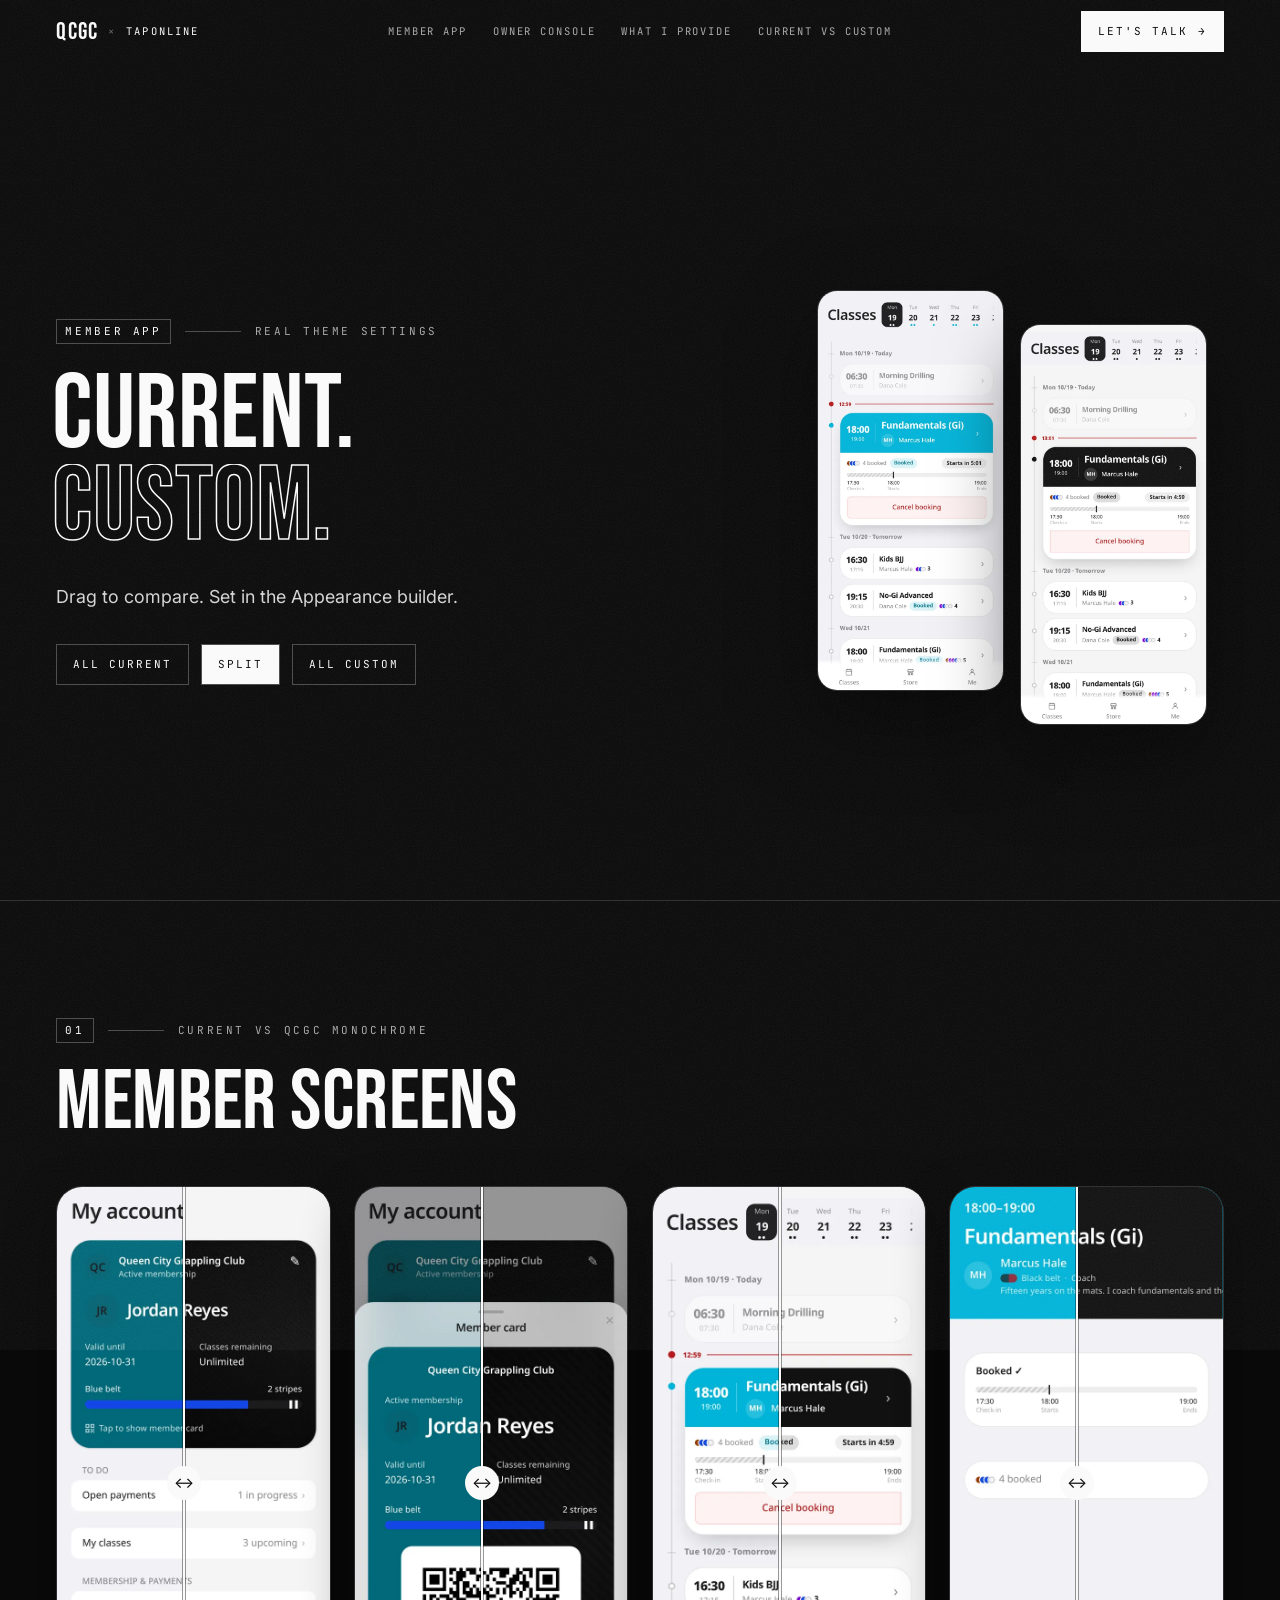
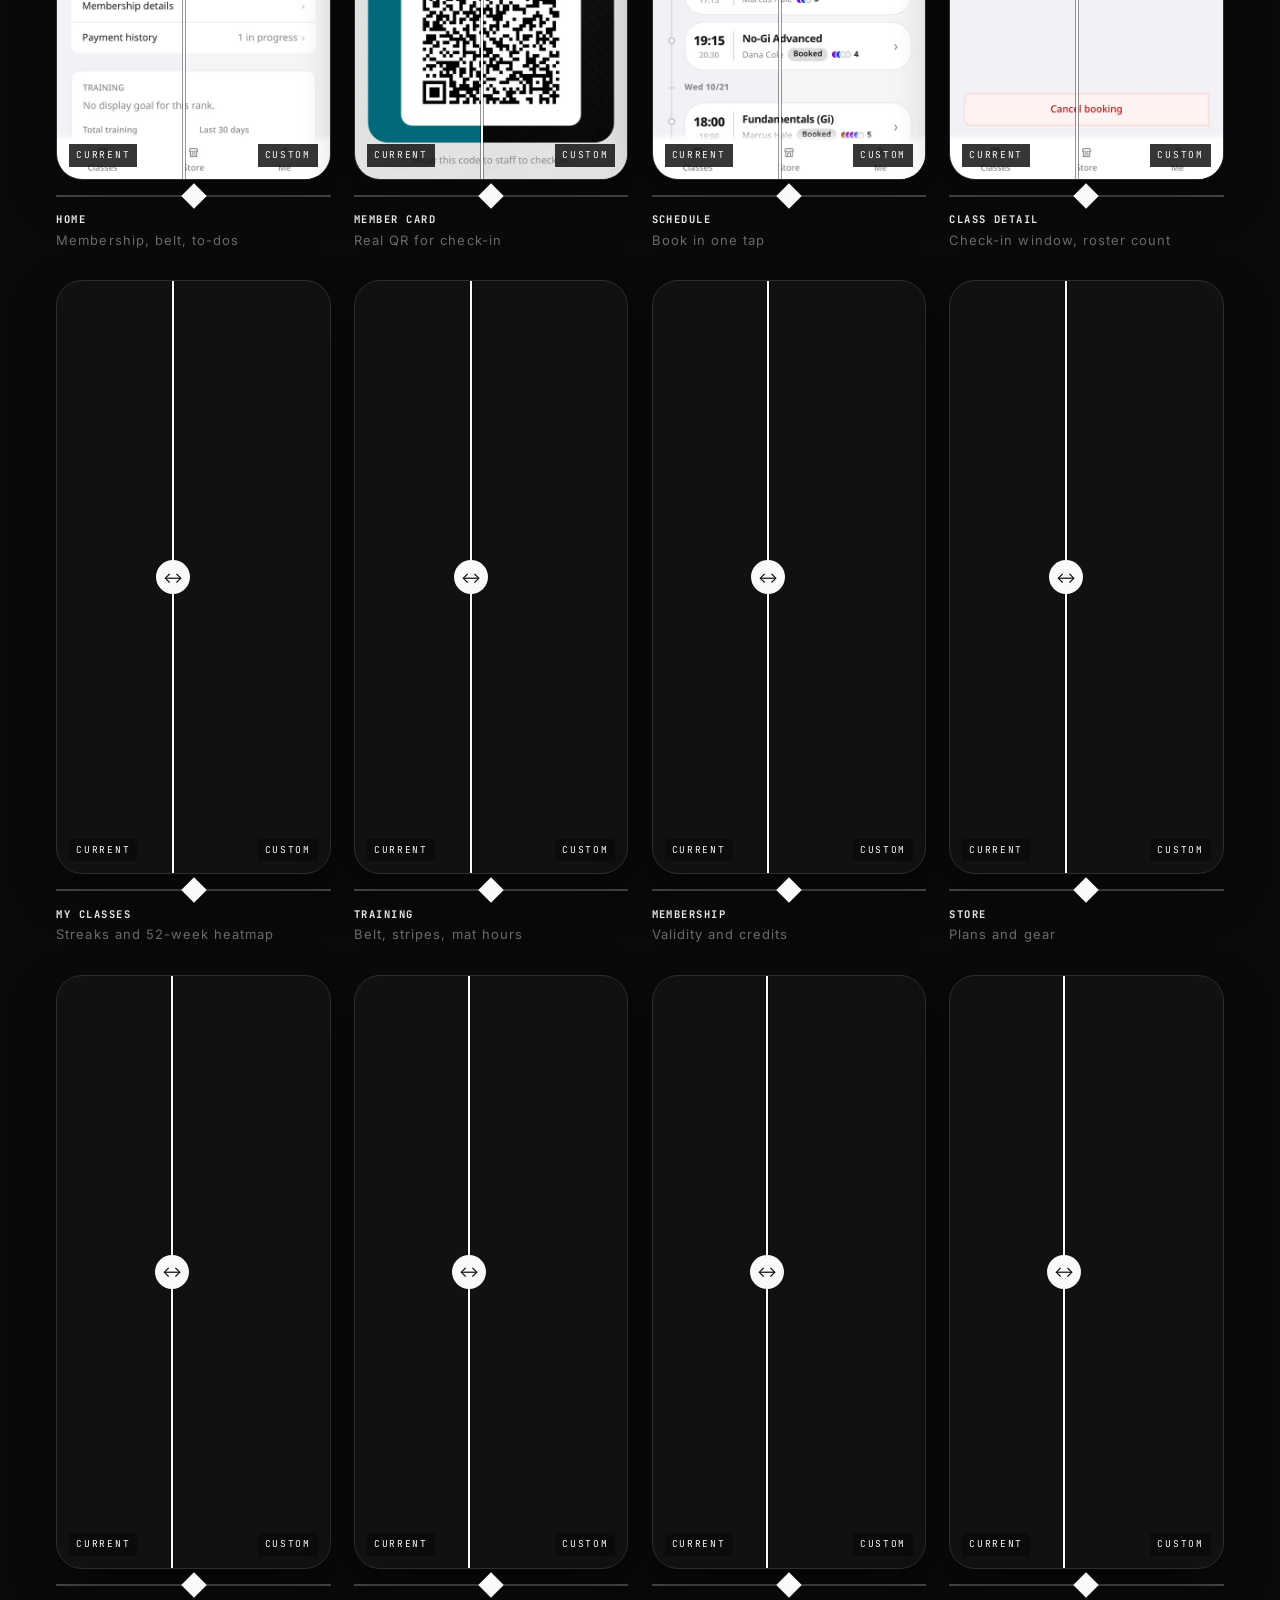
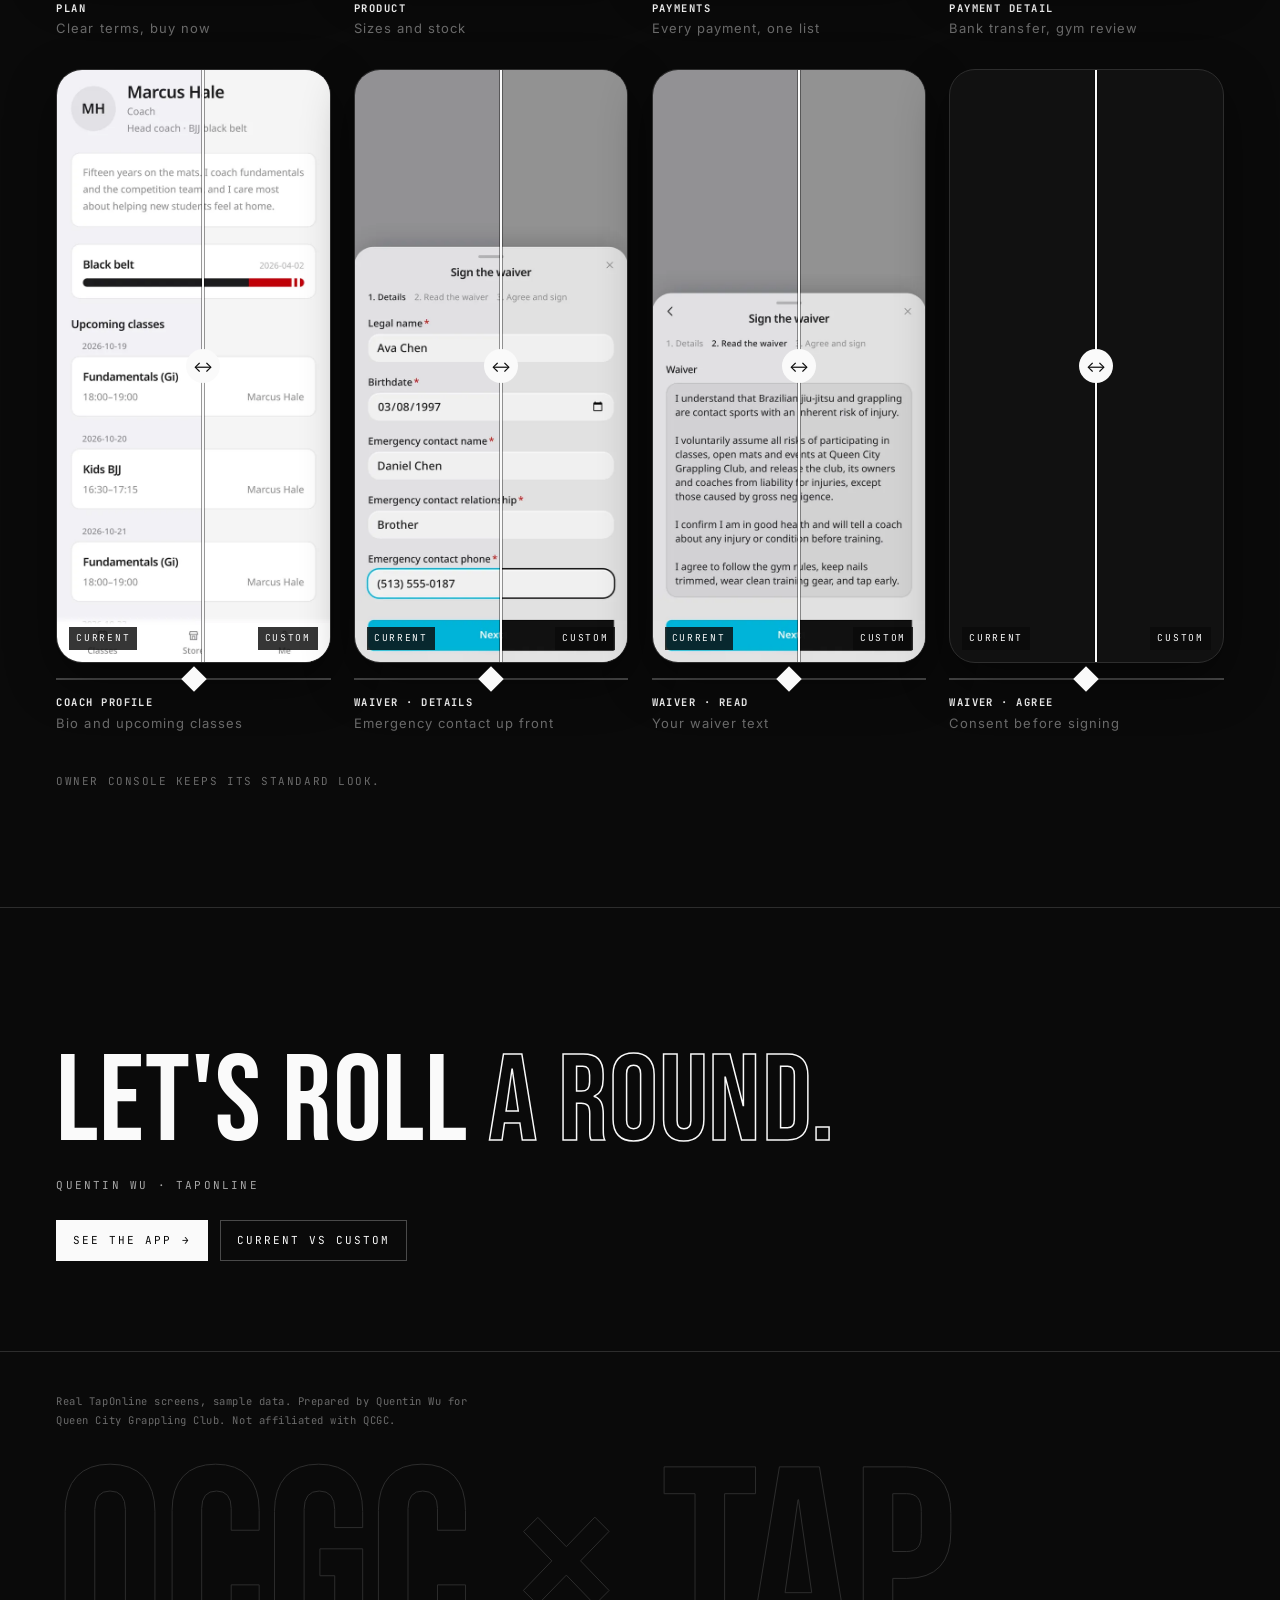
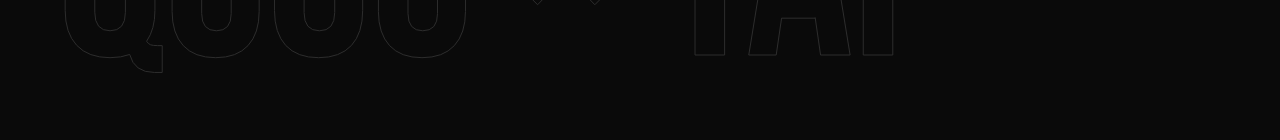
==== commit c5b203ec: "Replace HTML mocks with real app screenshots (sample data), minimal copy, What I provide / Where thi" ====
--- a/compare.html
+++ b/compare.html
@@ -3,13 +3,10 @@
 <head>
 <meta charset="utf-8">
 <meta name="viewport" content="width=device-width, initial-scale=1, viewport-fit=cover">
-<title>Current vs Custom · TapOnline appearance for Queen City Grappling Club</title>
-<meta name="description" content="A page-by-page tour of TapOnline: every member app screen, the staff app and the full owner console, recreated as interactive mock screens. Prepared for Queen City Grappling Club.">
+<title>Current vs Custom · TapOnline × QCGC</title>
+<meta name="description" content="Real member screens in the default theme and in a QCGC monochrome theme set in the real Appearance builder.">
 <meta name="robots" content="noindex, nofollow">
 <meta name="theme-color" content="#0a0a0a">
-<meta property="og:title" content="TapOnline × Queen City Grappling Club">
-<meta property="og:description" content="One system. Two mats. No barriers. A personalized product walkthrough prepared for QCGC.">
-<meta property="og:type" content="website">
 <link rel="icon" href="favicon.svg" type="image/svg+xml">
 <link rel="preconnect" href="https://fonts.googleapis.com">
 <link rel="preconnect" href="https://fonts.gstatic.com" crossorigin>
@@ -22,102 +19,31 @@
 <a class="skip" href="#main">Skip to content</a>
 <div class="progress" aria-hidden="true"><span></span></div>
 <div class="grain" aria-hidden="true"></div>
-<div class="glow" aria-hidden="true"></div>
 <header class="nav" id="nav">
-  <a class="brandmark" href="index.html" aria-label="Main page"><b>QCGC</b><span class="x">×</span><span>TapOnline</span></a>
-  <nav aria-label="Sections">
-    <ul id="navlist"><li><a href="index.html#overview">Overview</a></li><li><a href="index.html#owner-gets">What you get</a></li><li><a href="index.html#member">Member app</a></li><li><a href="index.html#staff">Staff app</a></li><li><a href="index.html#owner">Owner console</a></li><li><a href="compare.html" class=navlink-hi aria-current=page>Current vs Custom</a></li><li><a href="index.html#faq">FAQ</a></li></ul>
-  </nav>
-  <a class="cta-btn" href="index.html#contact">Book a walkthrough <span class="ar">→</span></a>
+  <a class="brandmark" href="index.html#top" aria-label="Home"><b>QCGC</b><span class="x">×</span><span>TapOnline</span></a>
+  <nav aria-label="Sections"><ul id="navlist"><li><a href="index.html#member">Member app</a></li><li><a href="index.html#owner">Owner console</a></li><li><a href="index.html#provide">What I provide</a></li><li><a href="#pairs">Current vs Custom</a></li></ul></nav>
+  <a class="cta-btn" href="#contact">Let's talk <span class="ar">→</span></a>
   <button class="nav-toggle" aria-expanded="false" aria-controls="navlist">Menu</button>
 </header>
 <main id="main">
-<section class="hero" id="top" aria-labelledby="hero-title" style="min-height:auto;padding-bottom:40px">
-  <div class="hero-bg-word" aria-hidden="true" data-speed="-0.15">THEME</div>
-  <div class="wrap" style="grid-template-columns:1fr">
-    <div>
-      <p class="eyebrow" data-a><span class="idx">For QCGC</span><span class="rule"></span>Appearance settings · current vs custom</p>
-      <h1 class="h-hero" id="hero-title" data-split><span class="row">Current.</span> <span class="row outline">Custom.</span></h1>
-      <p class="lede" data-a style="--d:6">On the left of each slider is the member app exactly as it ships: the default theme, platform cyan, the standard background, no logo. On the right is the same screen in a Queen City Grappling Club monochrome look. Every difference is a real setting on the owner's Appearance page. Nothing is drawn that the theming system can't produce.</p>
-      <div class="actions" data-a style="--d:8"><a class="cta-btn" href="#mobile">Mobile screens <span class="ar">→</span></a><a class="cta-btn ghost" href="#console">Owner screens</a><a class="cta-btn ghost" href="#custom-ui">Fully custom app?</a><a class="cta-btn ghost" href="index.html">← Product tour</a></div>
-    </div>
-  </div>
-</section>
-<div class="cmp-ctl" role="region" aria-label="Comparison controls">
-  <div class="wrap">
-    <span class="lb">View</span>
-    <div class="states" style="max-width:none"><button type="button" data-allpos="100" aria-pressed="false">Current</button><button type="button" data-allpos="50" aria-pressed="true">Split</button><button type="button" data-allpos="0" aria-pressed="false">Custom</button></div>
-    <span class="lb">Mode</span>
-    <div class="states" style="max-width:none"><button type="button" data-mode="light" aria-pressed="true">Light</button><button type="button" data-mode="dark" aria-pressed="false">Dark</button></div>
-    <span class="lb">Member colors (custom)</span>
-    <div class="states" style="max-width:none"><button type="button" data-beltmode="gym" aria-pressed="true">Gym</button><button type="button" data-beltmode="belt" aria-pressed="false">Belt · blue</button></div>
-  </div>
-</div>
-<section class="sec" id="settings" aria-labelledby="set-title">
-  <div class="wrap">
-    <div class="head"><div><p class="eyebrow" data-a><span class="idx">01</span><span class="rule"></span>The settings behind it</p><h2 class="h-xl" id="set-title" data-split>What actually <span class="outline">changes.</span></h2></div>
-    <p class="lede" data-a style="--d:3">These are the Appearance values for each version. The custom column is a proposal we'd fine-tune with you, using your own logo and photos.</p></div>
-    <div class="tok-wrap" data-a><table class="tok"><thead><tr><th>Setting</th><th>Current · default</th><th>Custom · QCGC</th><th>Where members see it</th></tr></thead><tbody><tr><td data-l="Setting">Brand color</td><td data-l="Current · default"><span class="sw" style="background:#00b4d8"></span>#00b4d8 (platform cyan) · white text 2.5:1, “Too pale for white text”</td><td data-l="Custom · QCGC"><span class="sw" style="background:#111"></span>#111111 · white text 18.9:1, AA</td><td data-l="Where members see it">Buttons, selected day, class band, check-in bar, member card (no image)</td></tr><tr><td data-l="Setting">Template</td><td data-l="Current · default">—</td><td data-l="Custom · QCGC">Minimal (monochrome, square), then font set to Sans</td><td data-l="Where members see it">Starting point only: sets color, font and button shape</td></tr><tr><td data-l="Setting">Font</td><td data-l="Current · default">Sans (system UI stack)</td><td data-l="Custom · QCGC">Sans (system UI stack)</td><td data-l="Where members see it">All member screens. Serif and Mono are the other options</td></tr><tr><td data-l="Setting">Button shape</td><td data-l="Current · default">8 px</td><td data-l="Custom · QCGC">Square · 4 px</td><td data-l="Where members see it">Every button and option chip</td></tr><tr><td data-l="Setting">Logo</td><td data-l="Current · default">None</td><td data-l="Custom · QCGC">QCGC wordmark (a placeholder until you upload yours)</td><td data-l="Where members see it">Entry screen, loading screen, member card, icon source</td></tr><tr><td data-l="Setting">Page background</td><td data-l="Current · default">Default #f2f2f7</td><td data-l="Custom · QCGC">Color · #ececec</td><td data-l="Where members see it">Behind every member page in light mode. Dark mode keeps the black ground</td></tr><tr><td data-l="Setting">Member card</td><td data-l="Current · default">Brand color</td><td data-l="Custom · QCGC">Dark mat-texture image · light text</td><td data-l="Where members see it">Member card face and sheet</td></tr><tr><td data-l="Setting">Home screen icon / name</td><td data-l="Current · default">Platform icon · gym name</td><td data-l="Custom · QCGC">Logo on brand color · “QCGC”</td><td data-l="Where members see it">After Add to Home Screen, and the browser tab</td></tr><tr><td data-l="Setting">Loading motion</td><td data-l="Current · default">Flash</td><td data-l="Custom · QCGC">Sweep</td><td data-l="Where members see it">First load and page transitions</td></tr><tr><td data-l="Setting">Member colors</td><td data-l="Current · default">Gym colors</td><td data-l="Custom · QCGC">Gym colors (Belt colors available)</td><td data-l="Where members see it">Belt colors recolor actions to each member's belt</td></tr><tr><td data-l="Setting">Class card style</td><td data-l="Current · default">Comfortable</td><td data-l="Custom · QCGC">Cards</td><td data-l="Where members see it">Saved by the editor; the current member schedule doesn't change its layout from it yet</td></tr></tbody></table></div>
-    <div class="honest" data-a><b>What theming doesn't do</b><p>Custom theme is a module that's off by default and is switched on per gym; without it the Appearance page isn't available. It only themes the member app, its loading screen and its Home Screen icon. The staff app and the owner console always keep the platform look, so they're shown unchanged below. Status colors (warning, success, danger), grouped-list layout and wording stay the same. Dark mode keeps a black ground with a lifted brand color.</p></div>
-  </div>
-</section>
-<section class="sec alt" id="mobile" aria-labelledby="mob-title">
-  <div class="wrap">
-    <div class="head"><div><p class="eyebrow" data-a><span class="idx">02</span><span class="rule"></span>Member app · 11 screens</p><h2 class="h-xl" id="mob-title" data-split>Drag to <span class="outline">compare.</span></h2></div>
-    <p class="lede" data-a style="--d:3">Drag the handle on any phone, or use the View control above to switch every phone at once. Both sides use the same screen markup with different theme values, as in the product.</p></div>
-    <article class="cmp-row" data-a><div class="cmp" data-cmp><div class="cmp-stage"><div class="dev "><div class="vp"><div class="tp def"><div class="tp-scr on"><div class="tp-sb"><span>6:02</span><i>●●● ▮</i></div><div class="tp-hd"><span></span><span></span></div><div style="flex:1;display:grid;align-content:center;justify-items:center;gap:14px;padding:0 22px;text-align:center"><div class="tp-load" style="position:relative;padding:0;background:none"><div class="mk tp-logo-mk"></div></div><div style="font-size:19px;font-weight:700">Member sign in</div><div class="tp-mute" style="font-size:12px">Sign in to access your gym.</div><span class="tp-btn w">Sign in</span><div style="font-size:11px;color:var(--pi)">Choose another gym</div></div></div></div></div></div><div class="dev after"><div class="vp"><div class="tp qcgc"><div class="tp-scr on"><div class="tp-sb"><span>6:02</span><i>●●● ▮</i></div><div class="tp-hd"><span></span><span></span></div><div style="flex:1;display:grid;align-content:center;justify-items:center;gap:14px;padding:0 22px;text-align:center"><div class="tp-load" style="position:relative;padding:0;background:none"><div class="mk tp-logo-mk"></div></div><div style="font-size:19px;font-weight:700">Member sign in</div><div class="tp-mute" style="font-size:12px">Sign in to access your gym.</div><span class="tp-btn w">Sign in</span><div style="font-size:11px;color:var(--pi)">Choose another gym</div></div></div></div></div></div><div class="cmp-line"></div><input class="cmp-range" type="range" min="0" max="100" value="50" aria-label="Compare current and custom: Sign in"></div><div class="cmp-tags"><span><b>Current</b> · default</span><span><b>Custom</b> · QCGC</span></div></div><div class="spec"><p class="no"><b>01</b>Member app</p><h3>Sign in</h3><p class="where">Logo and loading</p><p class="sum">The entry screen shows the gym's logo above the sign-in button. Without a logo it falls back to the standard look.</p></div></article><article class="cmp-row" data-a><div class="cmp" data-cmp><div class="cmp-stage"><div class="dev "><div class="vp"><div class="tp def"><div class="tp-scr on"><div class="tp-sb"><span>6:02</span><i>●●● ▮</i></div><div class="tp-hd"><span></span><span class="ic">⇄</span></div><div class="tp-t">My account</div><div class="tp-body"><div class="tp-card"><div class="gn"><span>Queen City Grappling Club</span><span class="lg tp-logo"></span></div><div style="display:flex;gap:10px;align-items:center"><span class="av">JM</span><div><div class="mn">Jordan M.</div><div class="st">Active membership</div></div></div><div class="ft"><span>Valid until<b>Dec 31, 2026</b></span><span>Classes remaining<b>Unlimited</b></span><span class="bb"></span></div></div><div style="text-align:center;font-size:10px;color:var(--muted)">Tap to show member card</div><div class="tp-g"><div class="tp-r"><span class="l">My classes</span><span class="v">2 upcoming</span></div></div><div class="tp-cap">Membership &amp; payments</div><div class="tp-g"><div class="tp-r"><span class="l">Membership details</span><span class="v"></span></div><div class="tp-r"><span class="l">Payment history</span><span class="v">None</span></div></div><div class="tp-g" style="padding:11px 13px;display:grid;gap:6px"><div class="tp-cap" style="padding:0">Training</div><div style="display:flex;justify-content:space-between;align-items:center"><span style="font-weight:600">Blue belt · 2 stripes</span><span class="tp-mute">›</span></div><div class="tp-bar"><i style="width:62%"></i></div><div class="tp-bar lbl"><span>186 / 300 hours</span><span>Last 30 days 14 h</span></div></div><div class="tp-g"><div class="tp-r"><span class="l">Settings</span><span class="v"></span></div></div></div><div class="tp-tabs"><span class=""><i></i>Classes</span><span class=""><i></i>Store</span><span class="on"><i></i>Me</span></div></div></div></div></div><div class="dev after"><div class="vp"><div class="tp qcgc"><div class="tp-scr on"><div class="tp-sb"><span>6:02</span><i>●●● ▮</i></div><div class="tp-hd"><span></span><span class="ic">⇄</span></div><div class="tp-t">My account</div><div class="tp-body"><div class="tp-card"><div class="gn"><span>Queen City Grappling Club</span><span class="lg tp-logo"></span></div><div style="display:flex;gap:10px;align-items:center"><span class="av">JM</span><div><div class="mn">Jordan M.</div><div class="st">Active membership</div></div></div><div class="ft"><span>Valid until<b>Dec 31, 2026</b></span><span>Classes remaining<b>Unlimited</b></span><span class="bb"></span></div></div><div style="text-align:center;font-size:10px;color:var(--muted)">Tap to show member card</div><div class="tp-g"><div class="tp-r"><span class="l">My classes</span><span class="v">2 upcoming</span></div></div><div class="tp-cap">Membership &amp; payments</div><div class="tp-g"><div class="tp-r"><span class="l">Membership details</span><span class="v"></span></div><div class="tp-r"><span class="l">Payment history</span><span class="v">None</span></div></div><div class="tp-g" style="padding:11px 13px;display:grid;gap:6px"><div class="tp-cap" style="padding:0">Training</div><div style="display:flex;justify-content:space-between;align-items:center"><span style="font-weight:600">Blue belt · 2 stripes</span><span class="tp-mute">›</span></div><div class="tp-bar"><i style="width:62%"></i></div><div class="tp-bar lbl"><span>186 / 300 hours</span><span>Last 30 days 14 h</span></div></div><div class="tp-g"><div class="tp-r"><span class="l">Settings</span><span class="v"></span></div></div></div><div class="tp-tabs"><span class=""><i></i>Classes</span><span class=""><i></i>Store</span><span class="on"><i></i>Me</span></div></div></div></div></div><div class="cmp-line"></div><input class="cmp-range" type="range" min="0" max="100" value="50" aria-label="Compare current and custom: My account"></div><div class="cmp-tags"><span><b>Current</b> · default</span><span><b>Custom</b> · QCGC</span></div></div><div class="spec"><p class="no"><b>02</b>Member app</p><h3>My account</h3><p class="where">Brand color · card · background</p><p class="sum">The member card picks up the card image and text color, buttons and the training bar use the brand color, and the page background can be a solid color or a photo with dim.</p></div></article><article class="cmp-row" data-a><div class="cmp" data-cmp><div class="cmp-stage"><div class="dev "><div class="vp"><div class="tp def"><div class="tp-scr on"><div class="tp-sb"><span>6:02</span><i>●●● ▮</i></div><div class="tp-hd"><span></span><span></span></div><div class="tp-t">My account</div><div class="tp-body"><div class="tp-card"><div class="gn"><span>Queen City Grappling Club</span><span class="lg tp-logo"></span></div><div style="display:flex;gap:10px;align-items:center"><span class="av">JM</span><div><div class="mn">Jordan M.</div><div class="st">Active membership</div></div></div><div class="ft"><span>Valid until<b>Dec 31, 2026</b></span><span>Classes remaining<b>Unlimited</b></span><span class="bb"></span></div></div></div><div class="tp-dim"></div><div class="tp-sheet"><div class="sh">Member card<span>✕</span></div><div style="display:grid;justify-items:center;gap:8px"><div class="tp-qr" style="width:150px;height:150px"><svg viewBox="0 0 27 27" shape-rendering="crispEdges" aria-hidden="true"><rect width="100%" height="100%" fill="#fff"/><path fill="#111" d="M3 3h1v1h-1zM4 3h1v1h-1zM5 3h1v1h-1zM6 3h1v1h-1zM7 3h1v1h-1zM8 3h1v1h-1zM9 3h1v1h-1zM13 3h1v1h-1zM14 3h1v1h-1zM17 3h1v1h-1zM18 3h1v1h-1zM19 3h1v1h-1zM20 3h1v1h-1zM21 3h1v1h-1zM22 3h1v1h-1zM23 3h1v1h-1zM3 4h1v1h-1zM9 4h1v1h-1zM12 4h1v1h-1zM13 4h1v1h-1zM15 4h1v1h-1zM17 4h1v1h-1zM23 4h1v1h-1zM3 5h1v1h-1zM5 5h1v1h-1zM6 5h1v1h-1zM7 5h1v1h-1zM9 5h1v1h-1zM12 5h1v1h-1zM15 5h1v1h-1zM17 5h1v1h-1zM19 5h1v1h-1zM20 5h1v1h-1zM21 5h1v1h-1zM23 5h1v1h-1zM3 6h1v1h-1zM5 6h1v1h-1zM6 6h1v1h-1zM7 6h1v1h-1zM9 6h1v1h-1zM12 6h1v1h-1zM14 6h1v1h-1zM17 6h1v1h-1zM19 6h1v1h-1zM20 6h1v1h-1zM21 6h1v1h-1zM23 6h1v1h-1zM3 7h1v1h-1zM5 7h1v1h-1zM6 7h1v1h-1zM7 7h1v1h-1zM9 7h1v1h-1zM15 7h1v1h-1zM17 7h1v1h-1zM19 7h1v1h-1zM20 7h1v1h-1zM21 7h1v1h-1zM23 7h1v1h-1zM3 8h1v1h-1zM9 8h1v1h-1zM11 8h1v1h-1zM12 8h1v1h-1zM17 8h1v1h-1zM23 8h1v1h-1zM3 9h1v1h-1zM4 9h1v1h-1zM5 9h1v1h-1zM6 9h1v1h-1zM7 9h1v1h-1zM8 9h1v1h-1zM9 9h1v1h-1zM11 9h1v1h-1zM13 9h1v1h-1zM15 9h1v1h-1zM17 9h1v1h-1zM18 9h1v1h-1zM19 9h1v1h-1zM20 9h1v1h-1zM21 9h1v1h-1zM22 9h1v1h-1zM23 9h1v1h-1zM12 10h1v1h-1zM13 10h1v1h-1zM14 10h1v1h-1zM3 11h1v1h-1zM6 11h1v1h-1zM8 11h1v1h-1zM9 11h1v1h-1zM11 11h1v1h-1zM12 11h1v1h-1zM14 11h1v1h-1zM16 11h1v1h-1zM18 11h1v1h-1zM3 12h1v1h-1zM6 12h1v1h-1zM7 12h1v1h-1zM11 12h1v1h-1zM12 12h1v1h-1zM13 12h1v1h-1zM15 12h1v1h-1zM17 12h1v1h-1zM19 12h1v1h-1zM22 12h1v1h-1zM23 12h1v1h-1zM3 13h1v1h-1zM4 13h1v1h-1zM9 13h1v1h-1zM11 13h1v1h-1zM13 13h1v1h-1zM14 13h1v1h-1zM15 13h1v1h-1zM20 13h1v1h-1zM23 13h1v1h-1zM4 14h1v1h-1zM6 14h1v1h-1zM8 14h1v1h-1zM10 14h1v1h-1zM12 14h1v1h-1zM13 14h1v1h-1zM15 14h1v1h-1zM16 14h1v1h-1zM18 14h1v1h-1zM20 14h1v1h-1zM21 14h1v1h-1zM3 15h1v1h-1zM4 15h1v1h-1zM6 15h1v1h-1zM7 15h1v1h-1zM9 15h1v1h-1zM12 15h1v1h-1zM13 15h1v1h-1zM14 15h1v1h-1zM16 15h1v1h-1zM18 15h1v1h-1zM22 15h1v1h-1zM11 16h1v1h-1zM13 16h1v1h-1zM14 16h1v1h-1zM18 16h1v1h-1zM19 16h1v1h-1zM21 16h1v1h-1zM3 17h1v1h-1zM4 17h1v1h-1zM5 17h1v1h-1zM6 17h1v1h-1zM7 17h1v1h-1zM8 17h1v1h-1zM9 17h1v1h-1zM12 17h1v1h-1zM13 17h1v1h-1zM16 17h1v1h-1zM17 17h1v1h-1zM20 17h1v1h-1zM22 17h1v1h-1zM3 18h1v1h-1zM9 18h1v1h-1zM11 18h1v1h-1zM13 18h1v1h-1zM14 18h1v1h-1zM16 18h1v1h-1zM17 18h1v1h-1zM18 18h1v1h-1zM19 18h1v1h-1zM21 18h1v1h-1zM22 18h1v1h-1zM23 18h1v1h-1zM3 19h1v1h-1zM5 19h1v1h-1zM6 19h1v1h-1zM7 19h1v1h-1zM9 19h1v1h-1zM13 19h1v1h-1zM14 19h1v1h-1zM16 19h1v1h-1zM19 19h1v1h-1zM22 19h1v1h-1zM3 20h1v1h-1zM5 20h1v1h-1zM6 20h1v1h-1zM7 20h1v1h-1zM9 20h1v1h-1zM11 20h1v1h-1zM12 20h1v1h-1zM16 20h1v1h-1zM17 20h1v1h-1zM20 20h1v1h-1zM21 20h1v1h-1zM22 20h1v1h-1zM23 20h1v1h-1zM3 21h1v1h-1zM5 21h1v1h-1zM6 21h1v1h-1zM7 21h1v1h-1zM9 21h1v1h-1zM13 21h1v1h-1zM14 21h1v1h-1zM15 21h1v1h-1zM16 21h1v1h-1zM17 21h1v1h-1zM18 21h1v1h-1zM19 21h1v1h-1zM20 21h1v1h-1zM23 21h1v1h-1zM3 22h1v1h-1zM9 22h1v1h-1zM12 22h1v1h-1zM13 22h1v1h-1zM15 22h1v1h-1zM18 22h1v1h-1zM21 22h1v1h-1zM23 22h1v1h-1zM3 23h1v1h-1zM4 23h1v1h-1zM5 23h1v1h-1zM6 23h1v1h-1zM7 23h1v1h-1zM8 23h1v1h-1zM9 23h1v1h-1zM11 23h1v1h-1zM14 23h1v1h-1zM15 23h1v1h-1zM16 23h1v1h-1z"/></svg></div><div class="tp-mute" style="font-size:11px">Show this code to staff to check in.</div><div class="tp-row2" style="width:100%;font-size:11px"><div><span class="tp-mute">Valid until</span><br><b>Dec 31, 2026</b></div><div><span class="tp-mute">Classes remaining</span><br><b>Unlimited</b></div></div></div><div class="tp-row2 wal"><span class="tp-btn ghost">Add to Apple Wallet</span><span class="tp-btn ghost">Add to Google Wallet</span></div></div><div class="tp-tabs"><span class=""><i></i>Classes</span><span class=""><i></i>Store</span><span class="on"><i></i>Me</span></div></div></div></div></div><div class="dev after"><div class="vp"><div class="tp qcgc"><div class="tp-scr on"><div class="tp-sb"><span>6:02</span><i>●●● ▮</i></div><div class="tp-hd"><span></span><span></span></div><div class="tp-t">My account</div><div class="tp-body"><div class="tp-card"><div class="gn"><span>Queen City Grappling Club</span><span class="lg tp-logo"></span></div><div style="display:flex;gap:10px;align-items:center"><span class="av">JM</span><div><div class="mn">Jordan M.</div><div class="st">Active membership</div></div></div><div class="ft"><span>Valid until<b>Dec 31, 2026</b></span><span>Classes remaining<b>Unlimited</b></span><span class="bb"></span></div></div></div><div class="tp-dim"></div><div class="tp-sheet"><div class="sh">Member card<span>✕</span></div><div style="display:grid;justify-items:center;gap:8px"><div class="tp-qr" style="width:150px;height:150px"><svg viewBox="0 0 27 27" shape-rendering="crispEdges" aria-hidden="true"><rect width="100%" height="100%" fill="#fff"/><path fill="#111" d="M3 3h1v1h-1zM4 3h1v1h-1zM5 3h1v1h-1zM6 3h1v1h-1zM7 3h1v1h-1zM8 3h1v1h-1zM9 3h1v1h-1zM13 3h1v1h-1zM14 3h1v1h-1zM17 3h1v1h-1zM18 3h1v1h-1zM19 3h1v1h-1zM20 3h1v1h-1zM21 3h1v1h-1zM22 3h1v1h-1zM23 3h1v1h-1zM3 4h1v1h-1zM9 4h1v1h-1zM12 4h1v1h-1zM13 4h1v1h-1zM15 4h1v1h-1zM17 4h1v1h-1zM23 4h1v1h-1zM3 5h1v1h-1zM5 5h1v1h-1zM6 5h1v1h-1zM7 5h1v1h-1zM9 5h1v1h-1zM12 5h1v1h-1zM15 5h1v1h-1zM17 5h1v1h-1zM19 5h1v1h-1zM20 5h1v1h-1zM21 5h1v1h-1zM23 5h1v1h-1zM3 6h1v1h-1zM5 6h1v1h-1zM6 6h1v1h-1zM7 6h1v1h-1zM9 6h1v1h-1zM12 6h1v1h-1zM14 6h1v1h-1zM17 6h1v1h-1zM19 6h1v1h-1zM20 6h1v1h-1zM21 6h1v1h-1zM23 6h1v1h-1zM3 7h1v1h-1zM5 7h1v1h-1zM6 7h1v1h-1zM7 7h1v1h-1zM9 7h1v1h-1zM15 7h1v1h-1zM17 7h1v1h-1zM19 7h1v1h-1zM20 7h1v1h-1zM21 7h1v1h-1zM23 7h1v1h-1zM3 8h1v1h-1zM9 8h1v1h-1zM11 8h1v1h-1zM12 8h1v1h-1zM17 8h1v1h-1zM23 8h1v1h-1zM3 9h1v1h-1zM4 9h1v1h-1zM5 9h1v1h-1zM6 9h1v1h-1zM7 9h1v1h-1zM8 9h1v1h-1zM9 9h1v1h-1zM11 9h1v1h-1zM13 9h1v1h-1zM15 9h1v1h-1zM17 9h1v1h-1zM18 9h1v1h-1zM19 9h1v1h-1zM20 9h1v1h-1zM21 9h1v1h-1zM22 9h1v1h-1zM23 9h1v1h-1zM12 10h1v1h-1zM13 10h1v1h-1zM14 10h1v1h-1zM3 11h1v1h-1zM6 11h1v1h-1zM8 11h1v1h-1zM9 11h1v1h-1zM11 11h1v1h-1zM12 11h1v1h-1zM14 11h1v1h-1zM16 11h1v1h-1zM18 11h1v1h-1zM3 12h1v1h-1zM6 12h1v1h-1zM7 12h1v1h-1zM11 12h1v1h-1zM12 12h1v1h-1zM13 12h1v1h-1zM15 12h1v1h-1zM17 12h1v1h-1zM19 12h1v1h-1zM22 12h1v1h-1zM23 12h1v1h-1zM3 13h1v1h-1zM4 13h1v1h-1zM9 13h1v1h-1zM11 13h1v1h-1zM13 13h1v1h-1zM14 13h1v1h-1zM15 13h1v1h-1zM20 13h1v1h-1zM23 13h1v1h-1zM4 14h1v1h-1zM6 14h1v1h-1zM8 14h1v1h-1zM10 14h1v1h-1zM12 14h1v1h-1zM13 14h1v1h-1zM15 14h1v1h-1zM16 14h1v1h-1zM18 14h1v1h-1zM20 14h1v1h-1zM21 14h1v1h-1zM3 15h1v1h-1zM4 15h1v1h-1zM6 15h1v1h-1zM7 15h1v1h-1zM9 15h1v1h-1zM12 15h1v1h-1zM13 15h1v1h-1zM14 15h1v1h-1zM16 15h1v1h-1zM18 15h1v1h-1zM22 15h1v1h-1zM11 16h1v1h-1zM13 16h1v1h-1zM14 16h1v1h-1zM18 16h1v1h-1zM19 16h1v1h-1zM21 16h1v1h-1zM3 17h1v1h-1zM4 17h1v1h-1zM5 17h1v1h-1zM6 17h1v1h-1zM7 17h1v1h-1zM8 17h1v1h-1zM9 17h1v1h-1zM12 17h1v1h-1zM13 17h1v1h-1zM16 17h1v1h-1zM17 17h1v1h-1zM20 17h1v1h-1zM22 17h1v1h-1zM3 18h1v1h-1zM9 18h1v1h-1zM11 18h1v1h-1zM13 18h1v1h-1zM14 18h1v1h-1zM16 18h1v1h-1zM17 18h1v1h-1zM18 18h1v1h-1zM19 18h1v1h-1zM21 18h1v1h-1zM22 18h1v1h-1zM23 18h1v1h-1zM3 19h1v1h-1zM5 19h1v1h-1zM6 19h1v1h-1zM7 19h1v1h-1zM9 19h1v1h-1zM13 19h1v1h-1zM14 19h1v1h-1zM16 19h1v1h-1zM19 19h1v1h-1zM22 19h1v1h-1zM3 20h1v1h-1zM5 20h1v1h-1zM6 20h1v1h-1zM7 20h1v1h-1zM9 20h1v1h-1zM11 20h1v1h-1zM12 20h1v1h-1zM16 20h1v1h-1zM17 20h1v1h-1zM20 20h1v1h-1zM21 20h1v1h-1zM22 20h1v1h-1zM23 20h1v1h-1zM3 21h1v1h-1zM5 21h1v1h-1zM6 21h1v1h-1zM7 21h1v1h-1zM9 21h1v1h-1zM13 21h1v1h-1zM14 21h1v1h-1zM15 21h1v1h-1zM16 21h1v1h-1zM17 21h1v1h-1zM18 21h1v1h-1zM19 21h1v1h-1zM20 21h1v1h-1zM23 21h1v1h-1zM3 22h1v1h-1zM9 22h1v1h-1zM12 22h1v1h-1zM13 22h1v1h-1zM15 22h1v1h-1zM18 22h1v1h-1zM21 22h1v1h-1zM23 22h1v1h-1zM3 23h1v1h-1zM4 23h1v1h-1zM5 23h1v1h-1zM6 23h1v1h-1zM7 23h1v1h-1zM8 23h1v1h-1zM9 23h1v1h-1zM11 23h1v1h-1zM14 23h1v1h-1zM15 23h1v1h-1zM16 23h1v1h-1z"/></svg></div><div class="tp-mute" style="font-size:11px">Show this code to staff to check in.</div><div class="tp-row2" style="width:100%;font-size:11px"><div><span class="tp-mute">Valid until</span><br><b>Dec 31, 2026</b></div><div><span class="tp-mute">Classes remaining</span><br><b>Unlimited</b></div></div></div><div class="tp-row2 wal"><span class="tp-btn ghost">Add to Apple Wallet</span><span class="tp-btn ghost">Add to Google Wallet</span></div></div><div class="tp-tabs"><span class=""><i></i>Classes</span><span class=""><i></i>Store</span><span class="on"><i></i>Me</span></div></div></div></div></div><div class="cmp-line"></div><input class="cmp-range" type="range" min="0" max="100" value="50" aria-label="Compare current and custom: Member card"></div><div class="cmp-tags"><span><b>Current</b> · default</span><span><b>Custom</b> · QCGC</span></div></div><div class="spec"><p class="no"><b>03</b>Member app</p><h3>Member card</h3><p class="where">Card image + ink</p><p class="sum">The card background is a 1200×760 image the gym uploads (here, a dark mat texture), with light or dark text. Without an image the card uses the brand color, which is cyan by default.</p></div></article><article class="cmp-row" data-a><div class="cmp" data-cmp><div class="cmp-stage"><div class="dev "><div class="vp"><div class="tp def"><div class="tp-scr on"><div class="tp-sb"><span>6:02</span><i>●●● ▮</i></div><div class="tp-t">Classes</div><div class="tp-days"><span class=" dot">MON<b>19</b></span><span class="">TUE<b>20</b></span><span class="on dot">WED<b>21</b></span><span class=" dot">THU<b>22</b></span><span class=" dot">FRI<b>23</b></span><span class="">SAT<b>24</b></span><span class="">SUN<b>25</b></span></div><div class="tp-body"><div class="tp-up"><div class="k">Live now <span>Live · 38 min left</span></div><div class="ti">Fundamentals</div><div class="mt">6:00 PM – 7:00 PM · 14 booked: white, blue, purple</div><div class="tp-bar"><i style="width:40%"></i></div><div style="display:flex;justify-content:space-between;align-items:center"><span class="tp-chip p">Check in · until 7:00 PM</span><span class="tp-btn sm">Check in</span></div></div><div class="tp-cl "><div class="tm">7:15<small>PM</small></div><div><div class="nm">No-Gi Advanced</div><div class="co">Coach Lee</div></div><span class="tp-btn sm">Book</span></div></div><div class="tp-tabs"><span class="on"><i></i>Classes</span><span class=""><i></i>Store</span><span class=""><i></i>Me</span></div></div></div></div></div><div class="dev after"><div class="vp"><div class="tp qcgc"><div class="tp-scr on"><div class="tp-sb"><span>6:02</span><i>●●● ▮</i></div><div class="tp-t">Classes</div><div class="tp-days"><span class=" dot">MON<b>19</b></span><span class="">TUE<b>20</b></span><span class="on dot">WED<b>21</b></span><span class=" dot">THU<b>22</b></span><span class=" dot">FRI<b>23</b></span><span class="">SAT<b>24</b></span><span class="">SUN<b>25</b></span></div><div class="tp-body"><div class="tp-up"><div class="k">Live now <span>Live · 38 min left</span></div><div class="ti">Fundamentals</div><div class="mt">6:00 PM – 7:00 PM · 14 booked: white, blue, purple</div><div class="tp-bar"><i style="width:40%"></i></div><div style="display:flex;justify-content:space-between;align-items:center"><span class="tp-chip p">Check in · until 7:00 PM</span><span class="tp-btn sm">Check in</span></div></div><div class="tp-cl "><div class="tm">7:15<small>PM</small></div><div><div class="nm">No-Gi Advanced</div><div class="co">Coach Lee</div></div><span class="tp-btn sm">Book</span></div></div><div class="tp-tabs"><span class="on"><i></i>Classes</span><span class=""><i></i>Store</span><span class=""><i></i>Me</span></div></div></div></div></div><div class="cmp-line"></div><input class="cmp-range" type="range" min="0" max="100" value="50" aria-label="Compare current and custom: Classes"></div><div class="cmp-tags"><span><b>Current</b> · default</span><span><b>Custom</b> · QCGC</span></div></div><div class="spec"><p class="no"><b>04</b>Member app</p><h3>Classes</h3><p class="where">Brand color · button shape</p><p class="sum">The selected day, the Up next outline, the check-in bar and every primary button use the brand color. Button shape: Square (4) instead of the default 8 px.</p></div></article><article class="cmp-row" data-a><div class="cmp" data-cmp><div class="cmp-stage"><div class="dev "><div class="vp"><div class="tp def"><div class="tp-scr on"><div class="tp-sb"><span>6:02</span><i>●●● ▮</i></div><div class="tp-hd"><span class="tp-bk">‹ Classes</span><span></span></div><div class="tp-body"><div class="tp-band"><div class="mt">Tue, Oct 20 · 6:00 – 7:00 PM</div><div class="ti">Fundamentals</div><div class="mt">Coach Dana · 60 min</div><div class="row"><span style="font-size:10.5px">14 booked<span class="dots"><i class="d-w"></i><i class="d-w"></i><i class="d-b"></i><i class="d-p"></i></span></span></div></div><div class="tp-g"><div class="tp-r nv"><span class="l">Your booking</span><span class="v">Booked</span></div></div><div class="tp-g" style="padding:10px 12px;font-size:11px;display:grid;gap:3px"><b style="font-size:10px;color:var(--muted);text-transform:uppercase;letter-spacing:.05em">Class notes</b>Bring a water bottle. Today: guard retention drills.</div><div class="tp-g"><div class="tp-r"><span class="l">Add to calendar</span><span class="v">Google · .ics</span></div></div><div class="tp-sp"></div><div class="tp-note i">Check-in opens at 5:30 PM.</div><span class="tp-btn ghost w">Cancel booking</span></div></div></div></div></div><div class="dev after"><div class="vp"><div class="tp qcgc"><div class="tp-scr on"><div class="tp-sb"><span>6:02</span><i>●●● ▮</i></div><div class="tp-hd"><span class="tp-bk">‹ Classes</span><span></span></div><div class="tp-body"><div class="tp-band"><div class="mt">Tue, Oct 20 · 6:00 – 7:00 PM</div><div class="ti">Fundamentals</div><div class="mt">Coach Dana · 60 min</div><div class="row"><span style="font-size:10.5px">14 booked<span class="dots"><i class="d-w"></i><i class="d-w"></i><i class="d-b"></i><i class="d-p"></i></span></span></div></div><div class="tp-g"><div class="tp-r nv"><span class="l">Your booking</span><span class="v">Booked</span></div></div><div class="tp-g" style="padding:10px 12px;font-size:11px;display:grid;gap:3px"><b style="font-size:10px;color:var(--muted);text-transform:uppercase;letter-spacing:.05em">Class notes</b>Bring a water bottle. Today: guard retention drills.</div><div class="tp-g"><div class="tp-r"><span class="l">Add to calendar</span><span class="v">Google · .ics</span></div></div><div class="tp-sp"></div><div class="tp-note i">Check-in opens at 5:30 PM.</div><span class="tp-btn ghost w">Cancel booking</span></div></div></div></div></div><div class="cmp-line"></div><input class="cmp-range" type="range" min="0" max="100" value="50" aria-label="Compare current and custom: Class page"></div><div class="cmp-tags"><span><b>Current</b> · default</span><span><b>Custom</b> · QCGC</span></div></div><div class="spec"><p class="no"><b>05</b>Member app</p><h3>Class page</h3><p class="where">Hero band</p><p class="sum">The class hero band is filled with the brand color. On class pages the browser's theme color follows it as well.</p></div></article><article class="cmp-row" data-a><div class="cmp" data-cmp><div class="cmp-stage"><div class="dev "><div class="vp"><div class="tp def"><div class="tp-scr on"><div class="tp-sb"><span>6:02</span><i>●●● ▮</i></div><div class="tp-t">Store</div><div class="tp-body"><div class="tp-seg"><span>Memberships</span><span class="on">Products</span></div><div class="tp-cap">Apparel</div><div class="tp-prod"><div><i class="dk"></i><p>Club rashguard<small>— and up · 3 options</small></p></div><div><i></i><p>Club tee<small>2 left</small></p></div></div><div class="tp-cap">Gear</div><div class="tp-prod"><div><i></i><p>Mouthguard<small>Sold out</small></p></div><div><i class="dk"></i><p>Gi patch<small>—</small></p></div></div></div><div class="tp-tabs"><span class=""><i></i>Classes</span><span class="on"><i></i>Store <em style="font-style:normal;background:var(--danger);color:#fff;border-radius:8px;padding:0 4px;font-size:8px">2</em></span><span class=""><i></i>Me</span></div></div></div></div></div><div class="dev after"><div class="vp"><div class="tp qcgc"><div class="tp-scr on"><div class="tp-sb"><span>6:02</span><i>●●● ▮</i></div><div class="tp-t">Store</div><div class="tp-body"><div class="tp-seg"><span>Memberships</span><span class="on">Products</span></div><div class="tp-cap">Apparel</div><div class="tp-prod"><div><i class="dk"></i><p>Club rashguard<small>— and up · 3 options</small></p></div><div><i></i><p>Club tee<small>2 left</small></p></div></div><div class="tp-cap">Gear</div><div class="tp-prod"><div><i></i><p>Mouthguard<small>Sold out</small></p></div><div><i class="dk"></i><p>Gi patch<small>—</small></p></div></div></div><div class="tp-tabs"><span class=""><i></i>Classes</span><span class="on"><i></i>Store <em style="font-style:normal;background:var(--danger);color:#fff;border-radius:8px;padding:0 4px;font-size:8px">2</em></span><span class=""><i></i>Me</span></div></div></div></div></div><div class="cmp-line"></div><input class="cmp-range" type="range" min="0" max="100" value="50" aria-label="Compare current and custom: Store"></div><div class="cmp-tags"><span><b>Current</b> · default</span><span><b>Custom</b> · QCGC</span></div></div><div class="spec"><p class="no"><b>06</b>Member app</p><h3>Store</h3><p class="where">Tabs and tiles</p><p class="sum">The segmented control, prices and cart badge stay neutral. Accents and buttons follow the brand.</p></div></article><article class="cmp-row" data-a><div class="cmp" data-cmp><div class="cmp-stage"><div class="dev "><div class="vp"><div class="tp def"><div class="tp-scr on"><div class="tp-sb"><span>6:02</span><i>●●● ▮</i></div><div class="tp-hd"><span class="tp-bk">‹ My account</span><span></span></div><div class="tp-t s">Membership</div><div class="tp-body"><div class="tp-g"><div class="tp-r nv"><span class="l">Valid until</span><span class="v">Dec 31, 2026</span></div><div class="tp-r nv"><span class="l">Class credits remaining</span><span class="v">Unlimited</span></div></div><div class="tp-cap">History</div><div class="tp-g"><div class="tp-r nv"><span class="l">Membership purchase<small>Sep 30 · Unlimited monthly ×3</small></span><span class="v">+3 months</span></div><div class="tp-r nv"><span class="l">Granted by gym<small>Aug 2 · Changed by Coach Dana</small></span><span class="v">+7 days</span></div><div class="tp-r nv"><span class="l">Free plan<small>Jul 1 · Trial class</small></span><span class="v">1 credit</span></div></div><span class="tp-btn sec w">Buy a membership plan</span></div></div></div></div></div><div class="dev after"><div class="vp"><div class="tp qcgc"><div class="tp-scr on"><div class="tp-sb"><span>6:02</span><i>●●● ▮</i></div><div class="tp-hd"><span class="tp-bk">‹ My account</span><span></span></div><div class="tp-t s">Membership</div><div class="tp-body"><div class="tp-g"><div class="tp-r nv"><span class="l">Valid until</span><span class="v">Dec 31, 2026</span></div><div class="tp-r nv"><span class="l">Class credits remaining</span><span class="v">Unlimited</span></div></div><div class="tp-cap">History</div><div class="tp-g"><div class="tp-r nv"><span class="l">Membership purchase<small>Sep 30 · Unlimited monthly ×3</small></span><span class="v">+3 months</span></div><div class="tp-r nv"><span class="l">Granted by gym<small>Aug 2 · Changed by Coach Dana</small></span><span class="v">+7 days</span></div><div class="tp-r nv"><span class="l">Free plan<small>Jul 1 · Trial class</small></span><span class="v">1 credit</span></div></div><span class="tp-btn sec w">Buy a membership plan</span></div></div></div></div></div><div class="cmp-line"></div><input class="cmp-range" type="range" min="0" max="100" value="50" aria-label="Compare current and custom: Membership"></div><div class="cmp-tags"><span><b>Current</b> · default</span><span><b>Custom</b> · QCGC</span></div></div><div class="spec"><p class="no"><b>07</b>Member app</p><h3>Membership</h3><p class="where">Grouped lists</p><p class="sum">Grouped lists stay iOS-style in both versions. Only the page ground and accents change.</p></div></article><article class="cmp-row" data-a><div class="cmp" data-cmp><div class="cmp-stage"><div class="dev "><div class="vp"><div class="tp def"><div class="tp-scr on"><div class="tp-sb"><span>6:02</span><i>●●● ▮</i></div><div class="tp-hd"><span class="tp-bk">‹ My payments</span><span></span></div><div class="tp-t s">Payment details</div><div class="tp-body"><div class="tp-amt">Amount —</div><span class="tp-chip w">Payment needed</span><div class="tp-cap">Bank transfer</div><div class="tp-g"><div class="tp-r nv"><span class="l">Bank name</span><span class="v">Sample Bank</span></div><div class="tp-r nv"><span class="l">Account holder name</span><span class="v">QCGC LLC</span></div><div class="tp-r nv"><span class="l">Account number</span><span class="v">000-123-456 · Copy</span></div></div><div class="tp-f">Transfer note<div class="">Ref: Alex R. · Oct</div></div><div class="tp-mute" style="font-size:10px;padding:0 4px">The gym sees this note and your declaration time.</div><span class="tp-btn w">I've transferred</span><div style="text-align:center;font-size:11px;color:var(--danger)">Cancel payment</div></div></div></div></div></div><div class="dev after"><div class="vp"><div class="tp qcgc"><div class="tp-scr on"><div class="tp-sb"><span>6:02</span><i>●●● ▮</i></div><div class="tp-hd"><span class="tp-bk">‹ My payments</span><span></span></div><div class="tp-t s">Payment details</div><div class="tp-body"><div class="tp-amt">Amount —</div><span class="tp-chip w">Payment needed</span><div class="tp-cap">Bank transfer</div><div class="tp-g"><div class="tp-r nv"><span class="l">Bank name</span><span class="v">Sample Bank</span></div><div class="tp-r nv"><span class="l">Account holder name</span><span class="v">QCGC LLC</span></div><div class="tp-r nv"><span class="l">Account number</span><span class="v">000-123-456 · Copy</span></div></div><div class="tp-f">Transfer note<div class="">Ref: Alex R. · Oct</div></div><div class="tp-mute" style="font-size:10px;padding:0 4px">The gym sees this note and your declaration time.</div><span class="tp-btn w">I've transferred</span><div style="text-align:center;font-size:11px;color:var(--danger)">Cancel payment</div></div></div></div></div></div><div class="cmp-line"></div><input class="cmp-range" type="range" min="0" max="100" value="50" aria-label="Compare current and custom: Payment"></div><div class="cmp-tags"><span><b>Current</b> · default</span><span><b>Custom</b> · QCGC</span></div></div><div class="spec"><p class="no"><b>08</b>Member app</p><h3>Payment</h3><p class="where">Status chips + actions</p><p class="sum">Status chips keep their semantic colors (warning, success, danger) in both themes. Brand color is only used for actions.</p></div></article><article class="cmp-row" data-a><div class="cmp" data-cmp><div class="cmp-stage"><div class="dev "><div class="vp"><div class="tp def"><div class="tp-scr on"><div class="tp-sb"><span>6:02</span><i>●●● ▮</i></div><div class="tp-hd"><span class="tp-bk">‹ My account</span><span></span></div><div class="tp-t s">Sign the waiver</div><div class="tp-body"><div class="tp-steps"><span class="on"></span><span class="on"></span><span class="on"></span></div><div class="tp-chk"><i class="y"></i>I have read and agree to the terms above</div><div class="tp-chk"><i></i>I agree to the gym's reasonable use of my likeness (optional)</div><div class="tp-pad"><svg viewBox="0 0 200 80"><path d="M10 55 C 30 10, 45 70, 60 40 S 90 20, 100 50 S 130 70, 140 35 S 170 30, 190 45"/></svg></div><div style="display:flex;justify-content:space-between;font-size:10.5px"><span class="tp-mute">● Recording · Time left 0:18</span><span style="color:var(--pi)">Clear and re-sign</span></div><span class="tp-btn w">Sign waiver</span></div></div></div></div></div><div class="dev after"><div class="vp"><div class="tp qcgc"><div class="tp-scr on"><div class="tp-sb"><span>6:02</span><i>●●● ▮</i></div><div class="tp-hd"><span class="tp-bk">‹ My account</span><span></span></div><div class="tp-t s">Sign the waiver</div><div class="tp-body"><div class="tp-steps"><span class="on"></span><span class="on"></span><span class="on"></span></div><div class="tp-chk"><i class="y"></i>I have read and agree to the terms above</div><div class="tp-chk"><i></i>I agree to the gym's reasonable use of my likeness (optional)</div><div class="tp-pad"><svg viewBox="0 0 200 80"><path d="M10 55 C 30 10, 45 70, 60 40 S 90 20, 100 50 S 130 70, 140 35 S 170 30, 190 45"/></svg></div><div style="display:flex;justify-content:space-between;font-size:10.5px"><span class="tp-mute">● Recording · Time left 0:18</span><span style="color:var(--pi)">Clear and re-sign</span></div><span class="tp-btn w">Sign waiver</span></div></div></div></div></div><div class="cmp-line"></div><input class="cmp-range" type="range" min="0" max="100" value="50" aria-label="Compare current and custom: Waiver"></div><div class="cmp-tags"><span><b>Current</b> · default</span><span><b>Custom</b> · QCGC</span></div></div><div class="spec"><p class="no"><b>09</b>Member app</p><h3>Waiver</h3><p class="where">Checkbox + signature</p><p class="sum">Checkboxes, progress steps and the Sign button follow the brand color. The legal wording doesn't change.</p></div></article><article class="cmp-row" data-a><div class="cmp" data-cmp><div class="cmp-stage"><div class="dev "><div class="vp"><div class="tp def"><div class="tp-scr on"><div class="tp-load"><div class="mk tp-logo-mk"></div><div class="tp-dots"><i></i><i></i><i></i></div><div class="lt">Loading…</div></div></div></div></div></div><div class="dev after"><div class="vp"><div class="tp qcgc"><div class="tp-scr on"><div class="tp-load"><div class="mk tp-logo-mk"></div><div class="tp-dots"><i></i><i></i><i></i></div><div class="lt">Loading…</div></div></div></div></div></div><div class="cmp-line"></div><input class="cmp-range" type="range" min="0" max="100" value="50" aria-label="Compare current and custom: Loading screen"></div><div class="cmp-tags"><span><b>Current</b> · default</span><span><b>Custom</b> · QCGC</span></div></div><div class="spec"><p class="no"><b>10</b>Member app</p><h3>Loading screen</h3><p class="where">Logo + loading motion</p><p class="sum">With a logo uploaded, the loading screen shows it with the chosen motion: Flash, Radar scan or Sweep. Sweep is shown here.</p></div></article><article class="cmp-row" data-a><div class="cmp" data-cmp><div class="cmp-stage"><div class="dev "><div class="vp"><div class="tp def"><div class="tp-scr on"><div class="tp-home"><span><i>✉</i>Mail</span><span><i>☀</i>Weather</span><span><i>◷</i>Clock</span><span><i>▶</i>Music</span><span><i class="app tp-icon"></i><b class="tp-shortname" style="font-weight:500"></b></span><span><i>✆</i>Phone</span><span><i>⌂</i>Home</span><span><i>☺</i>Photos</span></div></div></div></div></div><div class="dev after"><div class="vp"><div class="tp qcgc"><div class="tp-scr on"><div class="tp-home"><span><i>✉</i>Mail</span><span><i>☀</i>Weather</span><span><i>◷</i>Clock</span><span><i>▶</i>Music</span><span><i class="app tp-icon"></i><b class="tp-shortname" style="font-weight:500"></b></span><span><i>✆</i>Phone</span><span><i>⌂</i>Home</span><span><i>☺</i>Photos</span></div></div></div></div></div><div class="cmp-line"></div><input class="cmp-range" type="range" min="0" max="100" value="50" aria-label="Compare current and custom: Home Screen"></div><div class="cmp-tags"><span><b>Current</b> · default</span><span><b>Custom</b> · QCGC</span></div></div><div class="spec"><p class="no"><b>11</b>Member app</p><h3>Home Screen</h3><p class="where">Icon + short name</p><p class="sum">The icon comes from the logo, an initial or a separate image, on the brand color. The short name can be up to 12 characters (“QCGC”). Without these, the platform icon and the gym name are used.</p></div></article>
-  </div>
-</section>
-<section class="sec" id="console" aria-labelledby="con-title">
-  <div class="wrap">
-    <div class="head"><div><p class="eyebrow" data-a><span class="idx">03</span><span class="rule"></span>Owner console</p><h2 class="h-xl" id="con-title" data-split>Same console, <span class="outline">your settings.</span></h2></div>
-    <p class="lede" data-a style="--d:3">The console looks identical for every gym. What changes is what you set inside it: the Appearance editor holds your values, and its live preview shows your member app.</p></div>
-    <article class="cmp-row wide" data-a><div class="spec"><p class="no"><b>01</b>Owner console</p><h3>Appearance · Brand &amp; colors</h3><p class="where">Settings › Appearance</p><p class="sum">Left: a gym on defaults. No logo, platform cyan, and a contrast warning on white text. Right: QCGC values with the logo uploaded, #111111 (AA), and the live preview showing the branded member app. The console around the editor is identical.</p></div><div class="cmp cmp-wide" data-cmp><div class="cmp-stage"><div class="oc before "><div class="oc-bar"><i></i><i></i><i></i><span>/owner</span></div><div class="oc-main"><nav class="oc-side" aria-hidden="true"><div class="oc-gym"><i>QC</i><span>Queen City Grappling Club</span><small>⌄</small></div><div class="oc-search"><span>Search</span><span>⌘K</span></div><a class="">Dashboard</a><a class="">Inbox<em>3</em></a><a class="fold">Payments<span style="margin-left:auto;color:var(--mu)">›</span></a><a class="fold">Members<span style="margin-left:auto;color:var(--mu)">›</span></a><a class="fold">Membership<span style="margin-left:auto;color:var(--mu)">›</span></a><a class="fold">Store<span style="margin-left:auto;color:var(--mu)">›</span></a><a class="fold">Classes<span style="margin-left:auto;color:var(--mu)">›</span></a><div class="ar">Settings</div><a class="">General</a><a class="on">Appearance</a><a class="">Messages</a><a class="">Notifications</a><a class="">Payments</a><a class="">Features</a><a class="">Training time</a><a class="">Check-in</a><a class="">Booking</a><a class="">Class page</a><a class="">Belt progression</a><a class="">Waivers</a></nav><div class="oc-wrap"><div class="oc-c"><div class="oc-bc">Settings</div><div class="oc-h"><h5>Appearance</h5></div><div class="oc-grid" style="grid-template-columns:130px 1fr 230px"><div class="oc-card" style="padding:6px;gap:0;align-self:start"><div class="oc-li" style="padding:5px 6px;font-weight:600"><span>Brand</span><span></span></div><div class="oc-li" style="padding:5px 6px;"><span>Colors</span><span></span></div><div class="oc-li" style="padding:5px 6px;"><span>Font &amp; shape</span><span></span></div><div class="oc-li" style="padding:5px 6px;"><span>Home screen icon</span><span></span></div><div class="oc-li" style="padding:5px 6px;"><span>Background</span><span></span></div><div class="oc-li" style="padding:5px 6px;"><span>Member card</span><span></span></div><div class="oc-li" style="padding:5px 6px;"><span>Loading screen</span><span></span></div></div><div class="oc-grid"><div class="oc-card"><h6>Brand<span></span></h6><div class="oc-fld">Logo<div>Upload logo · PNG, JPEG or WebP up to 1 MB</div></div><div class="oc-fld">Home screen name<div>— (gym name is used) · 0/12</div></div></div><div class="oc-card"><h6>Colors<span></span></h6><div style="display:flex;gap:8px;align-items:center"><span style="width:26px;height:26px;border-radius:6px;background:#00b4d8;box-shadow:0 0 0 1px var(--bd)"></span><span>#00b4d8</span><span class="oc-pill dn">White text 2.5:1 · Too pale for white text</span></div><div style="display:flex;gap:4px"><span style="width:16px;height:16px;border-radius:4px;background:#0e7c86"></span><span style="width:16px;height:16px;border-radius:4px;background:#1d4ed8"></span><span style="width:16px;height:16px;border-radius:4px;background:#c0392b"></span><span style="width:16px;height:16px;border-radius:4px;background:#d97706"></span><span style="width:16px;height:16px;border-radius:4px;background:#3aa35a"></span><span style="width:16px;height:16px;border-radius:4px;background:#7c3aed"></span><span style="width:16px;height:16px;border-radius:4px;background:#111827"></span><span style="width:16px;height:16px;border-radius:4px;background:#db2777"></span></div><small class="mu" style="font-size:10px">One brand color is enough. Text and pale tints are derived from it.</small></div></div><div class="oc-card oc-pv" style="padding:10px"><small class="mu" style="font-size:10px;justify-self:start">Appearance preview · Member app · Light</small><div class="pvw"><div class="dev sm"><div class="vp"><div class="tp def"><div class="tp-scr on"><div class="tp-sb"><span>6:02</span><i>●●● ▮</i></div><div class="tp-hd"><span></span><span class="ic">⇄</span></div><div class="tp-t">My account</div><div class="tp-body"><div class="tp-card"><div class="gn"><span>Queen City Grappling Club</span><span class="lg tp-logo"></span></div><div style="display:flex;gap:10px;align-items:center"><span class="av">JM</span><div><div class="mn">Jordan M.</div><div class="st">Active membership</div></div></div><div class="ft"><span>Valid until<b>Dec 31, 2026</b></span><span>Classes remaining<b>Unlimited</b></span><span class="bb"></span></div></div><div style="text-align:center;font-size:10px;color:var(--muted)">Tap to show member card</div><div class="tp-g"><div class="tp-r"><span class="l">My classes</span><span class="v">2 upcoming</span></div></div><div class="tp-cap">Membership &amp; payments</div><div class="tp-g"><div class="tp-r"><span class="l">Membership details</span><span class="v"></span></div><div class="tp-r"><span class="l">Payment history</span><span class="v">None</span></div></div><div class="tp-g" style="padding:11px 13px;display:grid;gap:6px"><div class="tp-cap" style="padding:0">Training</div><div style="display:flex;justify-content:space-between;align-items:center"><span style="font-weight:600">Blue belt · 2 stripes</span><span class="tp-mute">›</span></div><div class="tp-bar"><i style="width:62%"></i></div><div class="tp-bar lbl"><span>186 / 300 hours</span><span>Last 30 days 14 h</span></div></div><div class="tp-g"><div class="tp-r"><span class="l">Settings</span><span class="v"></span></div></div></div><div class="tp-tabs"><span class=""><i></i>Classes</span><span class=""><i></i>Store</span><span class="on"><i></i>Me</span></div></div></div></div></div></div></div></div><div style="font-size:10.5px;display:flex;justify-content:space-between;align-items:center;border-top:1px solid var(--bd);padding-top:8px"><span class="mu">No changes</span><span><span class="oc-btn sec">Discard</span> <span class="oc-btn ">Save</span></span></div></div></div></div></div><div class="oc after "><div class="oc-bar"><i></i><i></i><i></i><span>/owner</span></div><div class="oc-main"><nav class="oc-side" aria-hidden="true"><div class="oc-gym"><i>QC</i><span>Queen City Grappling Club</span><small>⌄</small></div><div class="oc-search"><span>Search</span><span>⌘K</span></div><a class="">Dashboard</a><a class="">Inbox<em>3</em></a><a class="fold">Payments<span style="margin-left:auto;color:var(--mu)">›</span></a><a class="fold">Members<span style="margin-left:auto;color:var(--mu)">›</span></a><a class="fold">Membership<span style="margin-left:auto;color:var(--mu)">›</span></a><a class="fold">Store<span style="margin-left:auto;color:var(--mu)">›</span></a><a class="fold">Classes<span style="margin-left:auto;color:var(--mu)">›</span></a><div class="ar">Settings</div><a class="">General</a><a class="on">Appearance</a><a class="">Messages</a><a class="">Notifications</a><a class="">Payments</a><a class="">Features</a><a class="">Training time</a><a class="">Check-in</a><a class="">Booking</a><a class="">Class page</a><a class="">Belt progression</a><a class="">Waivers</a></nav><div class="oc-wrap"><div class="oc-c"><div class="oc-bc">Settings</div><div class="oc-h"><h5>Appearance</h5></div><div class="oc-grid" style="grid-template-columns:130px 1fr 230px"><div class="oc-card" style="padding:6px;gap:0;align-self:start"><div class="oc-li" style="padding:5px 6px;font-weight:600"><span>Brand</span><span>●</span></div><div class="oc-li" style="padding:5px 6px;"><span>Colors</span><span>●</span></div><div class="oc-li" style="padding:5px 6px;"><span>Font &amp; shape</span><span>●</span></div><div class="oc-li" style="padding:5px 6px;"><span>Home screen icon</span><span></span></div><div class="oc-li" style="padding:5px 6px;"><span>Background</span><span></span></div><div class="oc-li" style="padding:5px 6px;"><span>Member card</span><span>●</span></div><div class="oc-li" style="padding:5px 6px;"><span>Loading screen</span><span>●</span></div></div><div class="oc-grid"><div class="oc-card"><h6>Brand<span></span></h6><div class="oc-fld">Logo<div>QCGC wordmark.png · Replace logo</div></div><div class="oc-fld">Home screen name<div>QCGC · 4/12</div></div></div><div class="oc-card"><h6>Colors<span></span></h6><div style="display:flex;gap:8px;align-items:center"><span style="width:26px;height:26px;border-radius:6px;background:#111111;box-shadow:0 0 0 1px var(--bd)"></span><span>#111111</span><span class="oc-pill ok">White text 18.9:1 · AA</span></div><div style="display:flex;gap:4px"><span style="width:16px;height:16px;border-radius:4px;background:#0e7c86"></span><span style="width:16px;height:16px;border-radius:4px;background:#1d4ed8"></span><span style="width:16px;height:16px;border-radius:4px;background:#c0392b"></span><span style="width:16px;height:16px;border-radius:4px;background:#d97706"></span><span style="width:16px;height:16px;border-radius:4px;background:#3aa35a"></span><span style="width:16px;height:16px;border-radius:4px;background:#7c3aed"></span><span style="width:16px;height:16px;border-radius:4px;background:#111827"></span><span style="width:16px;height:16px;border-radius:4px;background:#db2777"></span></div><small class="mu" style="font-size:10px">One brand color is enough. Text and pale tints are derived from it.</small></div></div><div class="oc-card oc-pv" style="padding:10px"><small class="mu" style="font-size:10px;justify-self:start">Appearance preview · Member app · Light</small><div class="pvw"><div class="dev sm"><div class="vp"><div class="tp qcgc"><div class="tp-scr on"><div class="tp-sb"><span>6:02</span><i>●●● ▮</i></div><div class="tp-hd"><span></span><span class="ic">⇄</span></div><div class="tp-t">My account</div><div class="tp-body"><div class="tp-card"><div class="gn"><span>Queen City Grappling Club</span><span class="lg tp-logo"></span></div><div style="display:flex;gap:10px;align-items:center"><span class="av">JM</span><div><div class="mn">Jordan M.</div><div class="st">Active membership</div></div></div><div class="ft"><span>Valid until<b>Dec 31, 2026</b></span><span>Classes remaining<b>Unlimited</b></span><span class="bb"></span></div></div><div style="text-align:center;font-size:10px;color:var(--muted)">Tap to show member card</div><div class="tp-g"><div class="tp-r"><span class="l">My classes</span><span class="v">2 upcoming</span></div></div><div class="tp-cap">Membership &amp; payments</div><div class="tp-g"><div class="tp-r"><span class="l">Membership details</span><span class="v"></span></div><div class="tp-r"><span class="l">Payment history</span><span class="v">None</span></div></div><div class="tp-g" style="padding:11px 13px;display:grid;gap:6px"><div class="tp-cap" style="padding:0">Training</div><div style="display:flex;justify-content:space-between;align-items:center"><span style="font-weight:600">Blue belt · 2 stripes</span><span class="tp-mute">›</span></div><div class="tp-bar"><i style="width:62%"></i></div><div class="tp-bar lbl"><span>186 / 300 hours</span><span>Last 30 days 14 h</span></div></div><div class="tp-g"><div class="tp-r"><span class="l">Settings</span><span class="v"></span></div></div></div><div class="tp-tabs"><span class=""><i></i>Classes</span><span class=""><i></i>Store</span><span class="on"><i></i>Me</span></div></div></div></div></div></div></div></div><div style="font-size:10.5px;display:flex;justify-content:space-between;align-items:center;border-top:1px solid var(--bd);padding-top:8px"><span class="mu">6 unsaved changes · members see them the next time they open the app</span><span><span class="oc-btn sec">Discard</span> <span class="oc-btn ">Save</span></span></div></div></div></div></div><div class="cmp-line"></div><input class="cmp-range" type="range" min="0" max="100" value="50" aria-label="Compare current and custom: Appearance brand and colors"></div><div class="cmp-tags"><span><b>Current</b> · default</span><span><b>Custom</b> · QCGC</span></div></div></article>
-    <article class="cmp-row wide" data-a><div class="spec"><p class="no"><b>02</b>Owner console</p><h3>Appearance · Member card &amp; background</h3><p class="where">Settings › Appearance › Member card</p><p class="sum">Card background image and text color, page background, and loading motion. The preview shows the member card sheet as members will see it.</p></div><div class="cmp cmp-wide" data-cmp><div class="cmp-stage"><div class="oc before "><div class="oc-bar"><i></i><i></i><i></i><span>/owner</span></div><div class="oc-main"><nav class="oc-side" aria-hidden="true"><div class="oc-gym"><i>QC</i><span>Queen City Grappling Club</span><small>⌄</small></div><div class="oc-search"><span>Search</span><span>⌘K</span></div><a class="">Dashboard</a><a class="">Inbox<em>3</em></a><a class="fold">Payments<span style="margin-left:auto;color:var(--mu)">›</span></a><a class="fold">Members<span style="margin-left:auto;color:var(--mu)">›</span></a><a class="fold">Membership<span style="margin-left:auto;color:var(--mu)">›</span></a><a class="fold">Store<span style="margin-left:auto;color:var(--mu)">›</span></a><a class="fold">Classes<span style="margin-left:auto;color:var(--mu)">›</span></a><div class="ar">Settings</div><a class="">General</a><a class="on">Appearance</a><a class="">Messages</a><a class="">Notifications</a><a class="">Payments</a><a class="">Features</a><a class="">Training time</a><a class="">Check-in</a><a class="">Booking</a><a class="">Class page</a><a class="">Belt progression</a><a class="">Waivers</a></nav><div class="oc-wrap"><div class="oc-c"><div class="oc-bc">Settings</div><div class="oc-h"><h5>Appearance</h5></div><div class="oc-grid" style="grid-template-columns:130px 1fr 230px"><div class="oc-card" style="padding:6px;gap:0;align-self:start"><div class="oc-li" style="padding:5px 6px;"><span>Brand</span><span></span></div><div class="oc-li" style="padding:5px 6px;"><span>Colors</span><span></span></div><div class="oc-li" style="padding:5px 6px;font-weight:600"><span>Font &amp; shape</span><span></span></div><div class="oc-li" style="padding:5px 6px;"><span>Home screen icon</span><span></span></div><div class="oc-li" style="padding:5px 6px;"><span>Background</span><span></span></div><div class="oc-li" style="padding:5px 6px;font-weight:600"><span>Member card</span><span></span></div><div class="oc-li" style="padding:5px 6px;"><span>Loading screen</span><span></span></div></div><div class="oc-grid"><div class="oc-card"><h6>Member card<span></span></h6><div class="oc-fld">Card background<div>Without an image, the card uses the brand color.</div></div><div class="oc-fld">Text color<div><span class="oc-seg"><span class="on">Light</span><span class="">Dark</span></span></div></div><div class="oc-fld">Page background<div><span class="oc-seg"><span class="on">Default</span><span class="">Color</span><span class="">Image</span></span></div></div><div class="oc-fld">Loading motion<div><span class="oc-seg"><span class="on">Flash</span><span class="">Radar scan</span><span class="">Sweep</span></span></div></div></div></div><div class="oc-card oc-pv" style="padding:10px"><small class="mu" style="font-size:10px;justify-self:start">Appearance preview · Member app · Light</small><div class="pvw"><div class="dev sm"><div class="vp"><div class="tp def"><div class="tp-scr on"><div class="tp-sb"><span>6:02</span><i>●●● ▮</i></div><div class="tp-hd"><span></span><span></span></div><div class="tp-t">My account</div><div class="tp-body"><div class="tp-card"><div class="gn"><span>Queen City Grappling Club</span><span class="lg tp-logo"></span></div><div style="display:flex;gap:10px;align-items:center"><span class="av">JM</span><div><div class="mn">Jordan M.</div><div class="st">Active membership</div></div></div><div class="ft"><span>Valid until<b>Dec 31, 2026</b></span><span>Classes remaining<b>Unlimited</b></span><span class="bb"></span></div></div></div><div class="tp-dim"></div><div class="tp-sheet"><div class="sh">Member card<span>✕</span></div><div style="display:grid;justify-items:center;gap:8px"><div class="tp-qr" style="width:150px;height:150px"><svg viewBox="0 0 27 27" shape-rendering="crispEdges" aria-hidden="true"><rect width="100%" height="100%" fill="#fff"/><path fill="#111" d="M3 3h1v1h-1zM4 3h1v1h-1zM5 3h1v1h-1zM6 3h1v1h-1zM7 3h1v1h-1zM8 3h1v1h-1zM9 3h1v1h-1zM13 3h1v1h-1zM14 3h1v1h-1zM17 3h1v1h-1zM18 3h1v1h-1zM19 3h1v1h-1zM20 3h1v1h-1zM21 3h1v1h-1zM22 3h1v1h-1zM23 3h1v1h-1zM3 4h1v1h-1zM9 4h1v1h-1zM12 4h1v1h-1zM13 4h1v1h-1zM15 4h1v1h-1zM17 4h1v1h-1zM23 4h1v1h-1zM3 5h1v1h-1zM5 5h1v1h-1zM6 5h1v1h-1zM7 5h1v1h-1zM9 5h1v1h-1zM12 5h1v1h-1zM15 5h1v1h-1zM17 5h1v1h-1zM19 5h1v1h-1zM20 5h1v1h-1zM21 5h1v1h-1zM23 5h1v1h-1zM3 6h1v1h-1zM5 6h1v1h-1zM6 6h1v1h-1zM7 6h1v1h-1zM9 6h1v1h-1zM12 6h1v1h-1zM14 6h1v1h-1zM17 6h1v1h-1zM19 6h1v1h-1zM20 6h1v1h-1zM21 6h1v1h-1zM23 6h1v1h-1zM3 7h1v1h-1zM5 7h1v1h-1zM6 7h1v1h-1zM7 7h1v1h-1zM9 7h1v1h-1zM15 7h1v1h-1zM17 7h1v1h-1zM19 7h1v1h-1zM20 7h1v1h-1zM21 7h1v1h-1zM23 7h1v1h-1zM3 8h1v1h-1zM9 8h1v1h-1zM11 8h1v1h-1zM12 8h1v1h-1zM17 8h1v1h-1zM23 8h1v1h-1zM3 9h1v1h-1zM4 9h1v1h-1zM5 9h1v1h-1zM6 9h1v1h-1zM7 9h1v1h-1zM8 9h1v1h-1zM9 9h1v1h-1zM11 9h1v1h-1zM13 9h1v1h-1zM15 9h1v1h-1zM17 9h1v1h-1zM18 9h1v1h-1zM19 9h1v1h-1zM20 9h1v1h-1zM21 9h1v1h-1zM22 9h1v1h-1zM23 9h1v1h-1zM12 10h1v1h-1zM13 10h1v1h-1zM14 10h1v1h-1zM3 11h1v1h-1zM6 11h1v1h-1zM8 11h1v1h-1zM9 11h1v1h-1zM11 11h1v1h-1zM12 11h1v1h-1zM14 11h1v1h-1zM16 11h1v1h-1zM18 11h1v1h-1zM3 12h1v1h-1zM6 12h1v1h-1zM7 12h1v1h-1zM11 12h1v1h-1zM12 12h1v1h-1zM13 12h1v1h-1zM15 12h1v1h-1zM17 12h1v1h-1zM19 12h1v1h-1zM22 12h1v1h-1zM23 12h1v1h-1zM3 13h1v1h-1zM4 13h1v1h-1zM9 13h1v1h-1zM11 13h1v1h-1zM13 13h1v1h-1zM14 13h1v1h-1zM15 13h1v1h-1zM20 13h1v1h-1zM23 13h1v1h-1zM4 14h1v1h-1zM6 14h1v1h-1zM8 14h1v1h-1zM10 14h1v1h-1zM12 14h1v1h-1zM13 14h1v1h-1zM15 14h1v1h-1zM16 14h1v1h-1zM18 14h1v1h-1zM20 14h1v1h-1zM21 14h1v1h-1zM3 15h1v1h-1zM4 15h1v1h-1zM6 15h1v1h-1zM7 15h1v1h-1zM9 15h1v1h-1zM12 15h1v1h-1zM13 15h1v1h-1zM14 15h1v1h-1zM16 15h1v1h-1zM18 15h1v1h-1zM22 15h1v1h-1zM11 16h1v1h-1zM13 16h1v1h-1zM14 16h1v1h-1zM18 16h1v1h-1zM19 16h1v1h-1zM21 16h1v1h-1zM3 17h1v1h-1zM4 17h1v1h-1zM5 17h1v1h-1zM6 17h1v1h-1zM7 17h1v1h-1zM8 17h1v1h-1zM9 17h1v1h-1zM12 17h1v1h-1zM13 17h1v1h-1zM16 17h1v1h-1zM17 17h1v1h-1zM20 17h1v1h-1zM22 17h1v1h-1zM3 18h1v1h-1zM9 18h1v1h-1zM11 18h1v1h-1zM13 18h1v1h-1zM14 18h1v1h-1zM16 18h1v1h-1zM17 18h1v1h-1zM18 18h1v1h-1zM19 18h1v1h-1zM21 18h1v1h-1zM22 18h1v1h-1zM23 18h1v1h-1zM3 19h1v1h-1zM5 19h1v1h-1zM6 19h1v1h-1zM7 19h1v1h-1zM9 19h1v1h-1zM13 19h1v1h-1zM14 19h1v1h-1zM16 19h1v1h-1zM19 19h1v1h-1zM22 19h1v1h-1zM3 20h1v1h-1zM5 20h1v1h-1zM6 20h1v1h-1zM7 20h1v1h-1zM9 20h1v1h-1zM11 20h1v1h-1zM12 20h1v1h-1zM16 20h1v1h-1zM17 20h1v1h-1zM20 20h1v1h-1zM21 20h1v1h-1zM22 20h1v1h-1zM23 20h1v1h-1zM3 21h1v1h-1zM5 21h1v1h-1zM6 21h1v1h-1zM7 21h1v1h-1zM9 21h1v1h-1zM13 21h1v1h-1zM14 21h1v1h-1zM15 21h1v1h-1zM16 21h1v1h-1zM17 21h1v1h-1zM18 21h1v1h-1zM19 21h1v1h-1zM20 21h1v1h-1zM23 21h1v1h-1zM3 22h1v1h-1zM9 22h1v1h-1zM12 22h1v1h-1zM13 22h1v1h-1zM15 22h1v1h-1zM18 22h1v1h-1zM21 22h1v1h-1zM23 22h1v1h-1zM3 23h1v1h-1zM4 23h1v1h-1zM5 23h1v1h-1zM6 23h1v1h-1zM7 23h1v1h-1zM8 23h1v1h-1zM9 23h1v1h-1zM11 23h1v1h-1zM14 23h1v1h-1zM15 23h1v1h-1zM16 23h1v1h-1z"/></svg></div><div class="tp-mute" style="font-size:11px">Show this code to staff to check in.</div><div class="tp-row2" style="width:100%;font-size:11px"><div><span class="tp-mute">Valid until</span><br><b>Dec 31, 2026</b></div><div><span class="tp-mute">Classes remaining</span><br><b>Unlimited</b></div></div></div><div class="tp-row2 wal"><span class="tp-btn ghost">Add to Apple Wallet</span><span class="tp-btn ghost">Add to Google Wallet</span></div></div><div class="tp-tabs"><span class=""><i></i>Classes</span><span class=""><i></i>Store</span><span class="on"><i></i>Me</span></div></div></div></div></div></div></div></div><div style="font-size:10.5px;display:flex;justify-content:space-between;align-items:center;border-top:1px solid var(--bd);padding-top:8px"><span class="mu">No changes</span><span><span class="oc-btn sec">Discard</span> <span class="oc-btn ">Save</span></span></div></div></div></div></div><div class="oc after "><div class="oc-bar"><i></i><i></i><i></i><span>/owner</span></div><div class="oc-main"><nav class="oc-side" aria-hidden="true"><div class="oc-gym"><i>QC</i><span>Queen City Grappling Club</span><small>⌄</small></div><div class="oc-search"><span>Search</span><span>⌘K</span></div><a class="">Dashboard</a><a class="">Inbox<em>3</em></a><a class="fold">Payments<span style="margin-left:auto;color:var(--mu)">›</span></a><a class="fold">Members<span style="margin-left:auto;color:var(--mu)">›</span></a><a class="fold">Membership<span style="margin-left:auto;color:var(--mu)">›</span></a><a class="fold">Store<span style="margin-left:auto;color:var(--mu)">›</span></a><a class="fold">Classes<span style="margin-left:auto;color:var(--mu)">›</span></a><div class="ar">Settings</div><a class="">General</a><a class="on">Appearance</a><a class="">Messages</a><a class="">Notifications</a><a class="">Payments</a><a class="">Features</a><a class="">Training time</a><a class="">Check-in</a><a class="">Booking</a><a class="">Class page</a><a class="">Belt progression</a><a class="">Waivers</a></nav><div class="oc-wrap"><div class="oc-c"><div class="oc-bc">Settings</div><div class="oc-h"><h5>Appearance</h5></div><div class="oc-grid" style="grid-template-columns:130px 1fr 230px"><div class="oc-card" style="padding:6px;gap:0;align-self:start"><div class="oc-li" style="padding:5px 6px;"><span>Brand</span><span>●</span></div><div class="oc-li" style="padding:5px 6px;"><span>Colors</span><span>●</span></div><div class="oc-li" style="padding:5px 6px;font-weight:600"><span>Font &amp; shape</span><span>●</span></div><div class="oc-li" style="padding:5px 6px;"><span>Home screen icon</span><span></span></div><div class="oc-li" style="padding:5px 6px;"><span>Background</span><span></span></div><div class="oc-li" style="padding:5px 6px;font-weight:600"><span>Member card</span><span>●</span></div><div class="oc-li" style="padding:5px 6px;"><span>Loading screen</span><span>●</span></div></div><div class="oc-grid"><div class="oc-card"><h6>Member card<span></span></h6><div class="oc-fld">Card background<div>mat-texture.jpg · 1200×760</div></div><div class="oc-fld">Text color<div><span class="oc-seg"><span class="on">Light</span><span class="">Dark</span></span></div></div><div class="oc-fld">Page background<div><span class="oc-seg"><span class="">Default</span><span class="on">Color</span><span class="">Image</span></span> #ececec</div></div><div class="oc-fld">Loading motion<div><span class="oc-seg"><span class="">Flash</span><span class="">Radar scan</span><span class="on">Sweep</span></span></div></div></div></div><div class="oc-card oc-pv" style="padding:10px"><small class="mu" style="font-size:10px;justify-self:start">Appearance preview · Member app · Light</small><div class="pvw"><div class="dev sm"><div class="vp"><div class="tp qcgc"><div class="tp-scr on"><div class="tp-sb"><span>6:02</span><i>●●● ▮</i></div><div class="tp-hd"><span></span><span></span></div><div class="tp-t">My account</div><div class="tp-body"><div class="tp-card"><div class="gn"><span>Queen City Grappling Club</span><span class="lg tp-logo"></span></div><div style="display:flex;gap:10px;align-items:center"><span class="av">JM</span><div><div class="mn">Jordan M.</div><div class="st">Active membership</div></div></div><div class="ft"><span>Valid until<b>Dec 31, 2026</b></span><span>Classes remaining<b>Unlimited</b></span><span class="bb"></span></div></div></div><div class="tp-dim"></div><div class="tp-sheet"><div class="sh">Member card<span>✕</span></div><div style="display:grid;justify-items:center;gap:8px"><div class="tp-qr" style="width:150px;height:150px"><svg viewBox="0 0 27 27" shape-rendering="crispEdges" aria-hidden="true"><rect width="100%" height="100%" fill="#fff"/><path fill="#111" d="M3 3h1v1h-1zM4 3h1v1h-1zM5 3h1v1h-1zM6 3h1v1h-1zM7 3h1v1h-1zM8 3h1v1h-1zM9 3h1v1h-1zM13 3h1v1h-1zM14 3h1v1h-1zM17 3h1v1h-1zM18 3h1v1h-1zM19 3h1v1h-1zM20 3h1v1h-1zM21 3h1v1h-1zM22 3h1v1h-1zM23 3h1v1h-1zM3 4h1v1h-1zM9 4h1v1h-1zM12 4h1v1h-1zM13 4h1v1h-1zM15 4h1v1h-1zM17 4h1v1h-1zM23 4h1v1h-1zM3 5h1v1h-1zM5 5h1v1h-1zM6 5h1v1h-1zM7 5h1v1h-1zM9 5h1v1h-1zM12 5h1v1h-1zM15 5h1v1h-1zM17 5h1v1h-1zM19 5h1v1h-1zM20 5h1v1h-1zM21 5h1v1h-1zM23 5h1v1h-1zM3 6h1v1h-1zM5 6h1v1h-1zM6 6h1v1h-1zM7 6h1v1h-1zM9 6h1v1h-1zM12 6h1v1h-1zM14 6h1v1h-1zM17 6h1v1h-1zM19 6h1v1h-1zM20 6h1v1h-1zM21 6h1v1h-1zM23 6h1v1h-1zM3 7h1v1h-1zM5 7h1v1h-1zM6 7h1v1h-1zM7 7h1v1h-1zM9 7h1v1h-1zM15 7h1v1h-1zM17 7h1v1h-1zM19 7h1v1h-1zM20 7h1v1h-1zM21 7h1v1h-1zM23 7h1v1h-1zM3 8h1v1h-1zM9 8h1v1h-1zM11 8h1v1h-1zM12 8h1v1h-1zM17 8h1v1h-1zM23 8h1v1h-1zM3 9h1v1h-1zM4 9h1v1h-1zM5 9h1v1h-1zM6 9h1v1h-1zM7 9h1v1h-1zM8 9h1v1h-1zM9 9h1v1h-1zM11 9h1v1h-1zM13 9h1v1h-1zM15 9h1v1h-1zM17 9h1v1h-1zM18 9h1v1h-1zM19 9h1v1h-1zM20 9h1v1h-1zM21 9h1v1h-1zM22 9h1v1h-1zM23 9h1v1h-1zM12 10h1v1h-1zM13 10h1v1h-1zM14 10h1v1h-1zM3 11h1v1h-1zM6 11h1v1h-1zM8 11h1v1h-1zM9 11h1v1h-1zM11 11h1v1h-1zM12 11h1v1h-1zM14 11h1v1h-1zM16 11h1v1h-1zM18 11h1v1h-1zM3 12h1v1h-1zM6 12h1v1h-1zM7 12h1v1h-1zM11 12h1v1h-1zM12 12h1v1h-1zM13 12h1v1h-1zM15 12h1v1h-1zM17 12h1v1h-1zM19 12h1v1h-1zM22 12h1v1h-1zM23 12h1v1h-1zM3 13h1v1h-1zM4 13h1v1h-1zM9 13h1v1h-1zM11 13h1v1h-1zM13 13h1v1h-1zM14 13h1v1h-1zM15 13h1v1h-1zM20 13h1v1h-1zM23 13h1v1h-1zM4 14h1v1h-1zM6 14h1v1h-1zM8 14h1v1h-1zM10 14h1v1h-1zM12 14h1v1h-1zM13 14h1v1h-1zM15 14h1v1h-1zM16 14h1v1h-1zM18 14h1v1h-1zM20 14h1v1h-1zM21 14h1v1h-1zM3 15h1v1h-1zM4 15h1v1h-1zM6 15h1v1h-1zM7 15h1v1h-1zM9 15h1v1h-1zM12 15h1v1h-1zM13 15h1v1h-1zM14 15h1v1h-1zM16 15h1v1h-1zM18 15h1v1h-1zM22 15h1v1h-1zM11 16h1v1h-1zM13 16h1v1h-1zM14 16h1v1h-1zM18 16h1v1h-1zM19 16h1v1h-1zM21 16h1v1h-1zM3 17h1v1h-1zM4 17h1v1h-1zM5 17h1v1h-1zM6 17h1v1h-1zM7 17h1v1h-1zM8 17h1v1h-1zM9 17h1v1h-1zM12 17h1v1h-1zM13 17h1v1h-1zM16 17h1v1h-1zM17 17h1v1h-1zM20 17h1v1h-1zM22 17h1v1h-1zM3 18h1v1h-1zM9 18h1v1h-1zM11 18h1v1h-1zM13 18h1v1h-1zM14 18h1v1h-1zM16 18h1v1h-1zM17 18h1v1h-1zM18 18h1v1h-1zM19 18h1v1h-1zM21 18h1v1h-1zM22 18h1v1h-1zM23 18h1v1h-1zM3 19h1v1h-1zM5 19h1v1h-1zM6 19h1v1h-1zM7 19h1v1h-1zM9 19h1v1h-1zM13 19h1v1h-1zM14 19h1v1h-1zM16 19h1v1h-1zM19 19h1v1h-1zM22 19h1v1h-1zM3 20h1v1h-1zM5 20h1v1h-1zM6 20h1v1h-1zM7 20h1v1h-1zM9 20h1v1h-1zM11 20h1v1h-1zM12 20h1v1h-1zM16 20h1v1h-1zM17 20h1v1h-1zM20 20h1v1h-1zM21 20h1v1h-1zM22 20h1v1h-1zM23 20h1v1h-1zM3 21h1v1h-1zM5 21h1v1h-1zM6 21h1v1h-1zM7 21h1v1h-1zM9 21h1v1h-1zM13 21h1v1h-1zM14 21h1v1h-1zM15 21h1v1h-1zM16 21h1v1h-1zM17 21h1v1h-1zM18 21h1v1h-1zM19 21h1v1h-1zM20 21h1v1h-1zM23 21h1v1h-1zM3 22h1v1h-1zM9 22h1v1h-1zM12 22h1v1h-1zM13 22h1v1h-1zM15 22h1v1h-1zM18 22h1v1h-1zM21 22h1v1h-1zM23 22h1v1h-1zM3 23h1v1h-1zM4 23h1v1h-1zM5 23h1v1h-1zM6 23h1v1h-1zM7 23h1v1h-1zM8 23h1v1h-1zM9 23h1v1h-1zM11 23h1v1h-1zM14 23h1v1h-1zM15 23h1v1h-1zM16 23h1v1h-1z"/></svg></div><div class="tp-mute" style="font-size:11px">Show this code to staff to check in.</div><div class="tp-row2" style="width:100%;font-size:11px"><div><span class="tp-mute">Valid until</span><br><b>Dec 31, 2026</b></div><div><span class="tp-mute">Classes remaining</span><br><b>Unlimited</b></div></div></div><div class="tp-row2 wal"><span class="tp-btn ghost">Add to Apple Wallet</span><span class="tp-btn ghost">Add to Google Wallet</span></div></div><div class="tp-tabs"><span class=""><i></i>Classes</span><span class=""><i></i>Store</span><span class="on"><i></i>Me</span></div></div></div></div></div></div></div></div><div style="font-size:10.5px;display:flex;justify-content:space-between;align-items:center;border-top:1px solid var(--bd);padding-top:8px"><span class="mu">6 unsaved changes · members see them the next time they open the app</span><span><span class="oc-btn sec">Discard</span> <span class="oc-btn ">Save</span></span></div></div></div></div></div><div class="cmp-line"></div><input class="cmp-range" type="range" min="0" max="100" value="50" aria-label="Compare current and custom: Appearance member card"></div><div class="cmp-tags"><span><b>Current</b> · default</span><span><b>Custom</b> · QCGC</span></div></div></article>
-    <article class="cmp-row" data-a><div class="xp-dev"><div class="dev"><div class="vp"><div class="tp def"><div class='tp-scr on'><div class="tp-sb"><span>6:02</span><i>●●● ▮</i></div><div class="tp-t">Home</div><div class="tp-body"><div class="tp-cap">Needs your attention</div><div class="tp-g"><div class="tp-r"><span class="l">Transfers to confirm<small>Check the money arrived</small></span><span class="v">2</span></div><div class="tp-r"><span class="l">Unanswered messages<small>Members are waiting on a reply</small></span><span class="v">3</span></div><div class="tp-r"><span class="l">Orders awaiting pickup<small>Hand over at the front desk</small></span><span class="v">1</span></div><div class="tp-r"><span class="l">Attendance corrections<small>Review reported check-ins</small></span><span class="v">1</span></div></div><div class="tp-cap">Class posts</div><div class="tp-g"><div class="tp-r"><span class="l">Fundamentals · Oct 19<small>What was the grip on the second entry?</small></span><span class="v">2 new</span></div></div></div><div class="tp-tabs"><span class="on"><i></i>Home</span><span class=""><i></i>Classes</span><span class=""><i></i>Inbox</span><span class=""><i></i>Members</span><span class=""><i></i>Account</span></div></div></div></div></div><div class="cmp-tags" style="justify-content:center"><span><b>Current = Custom</b> · staff app</span></div></div><div class="spec"><p class="no"><b>03</b>Staff app</p><h3>Staff app stays neutral</h3><p class="where">All staff app screens · and every owner console page</p><p class="sum">The product deliberately keeps staff screens on the platform look, so coaches and owners who work across several gyms always see the same interface. This page doesn't pretend otherwise: there's no custom version of these screens.</p></div></article>
-  </div>
-</section>
-<section class="sec alt" id="custom-ui" aria-labelledby="cu-title">
-  <div class="wrap">
-    <div class="head"><div><p class="eyebrow" data-a><span class="idx">04</span><span class="rule"></span>Question · a fully custom member app</p><h2 class="h-xl" id="cu-title" data-split>Does the builder <span class="outline">still matter?</span></h2></div>
-    <p class="lede" data-a style="--d:3">Suppose QCGC wanted more than a theme: a member app designed from scratch for the club. Would the owner's Appearance builder still do anything, or would it become obsolete? Short answer: <b>it keeps working as long as the custom app is built to read the builder's values.</b> If the brand is hardcoded instead, the builder stops affecting what members see.</p></div>
-    <div class="surfaces" data-stagger>
-      <div><span class="who">Step 1 · Owner</span><h3>Saves values</h3><ul><li>Appearance stores a set of theme values per gym. They are settings, not code</li><li>Brand and secondary color, button shape, font, page background and dim</li><li>Logo, member card image and text color, Home Screen icon, icon background and short name</li><li>Loading motion, member colors (gym or belt), class card style</li><li>Changing them needs the Custom theme module</li></ul></div>
-      <div><span class="who">Step 2 · Backend</span><h3>Hands them out</h3><ul><li>The signed-in member session includes the gym's theme values</li><li>A public branding lookup gives the name, short name, logo, icon, brand color and loading motion for the sign-in, loading and install screens before sign-in</li><li>Any front end on the same backend receives exactly the same values</li></ul></div>
-      <div><span class="who">Step 3 · Member app</span><h3>Applies them</h3><ul><li>Values become a few style variables on the app's outer frame: brand color and its tints, corner radius, font, background</li><li>The stock components read those variables</li><li>The member card, loading screen and install icon read the logo, card image, icon and short name directly</li><li>Belt mode swaps the brand color for the member's own belt color</li></ul></div>
-      <div><span class="who">What it isn't</span><h3>A skin, not a layout</h3><ul><li>Theme values restyle the existing components. They don't change layout, navigation, which screens exist or any wording</li><li>Class page block order is a separate setting (Settings › Class page)</li><li>The class card style value is saved but not yet used by member screens</li></ul></div>
-    </div>
-    <div class="tok-wrap" data-a style="margin-top:34px"><table class="tok"><thead><tr><th>Builder setting</th><th>Stock member app (today)</th><th>Custom member app on the same backend</th></tr></thead><tbody>
-      <tr><td data-l="Builder setting">Brand color, tints, button shape, font, background</td><td data-l="Stock member app (today)">Applied automatically to every screen</td><td data-l="Custom member app on the same backend">Still works if the custom styles use these values as variables. Lost wherever the design hardcodes its own</td></tr>
-      <tr><td data-l="Builder setting">Logo, member card image + text color</td><td data-l="Stock member app (today)">Used by the sign-in screen, card and loading screen</td><td data-l="Custom member app on the same backend">Still delivered. The custom card and screens have to place them</td></tr>
-      <tr><td data-l="Builder setting">Home Screen icon, short name, loading motion</td><td data-l="Stock member app (today)">Built into the install manifest and loader</td><td data-l="Custom member app on the same backend">Still delivered by the public branding lookup. The custom app must keep its own manifest and loader reading them</td></tr>
-      <tr><td data-l="Builder setting">Member colors · belt</td><td data-l="Stock member app (today)">Recolors actions to the member's belt</td><td data-l="Custom member app on the same backend">Needs the custom app to repeat the rule: belt and Custom theme modules on, and the member's current belt known</td></tr>
-      <tr><td data-l="Builder setting">Contrast grade, templates</td><td data-l="Stock member app (today)">Guide the owner's choice</td><td data-l="Custom member app on the same backend">Still useful, because they check the color itself and not the layout</td></tr>
-      <tr><td data-l="Builder setting">Live preview in the builder</td><td data-l="Stock member app (today)">Shows the stock member app</td><td data-l="Custom member app on the same backend">Would no longer match: it draws the stock screens, not the custom ones</td></tr>
-      <tr><td data-l="Builder setting">Everything that isn't appearance</td><td colspan="2" data-l="">Unaffected either way: bookings, credits, payments, waivers, check-in rules, module switches and class page layout live in the backend, not in the theme</td></tr>
-    </tbody></table></div>
-    <div class="honest" data-a><b>What we'd recommend</b><p>Keep the Appearance builder as the layer the owner can edit, and build the custom QCGC design on top of it. The custom app keeps its signature layout and type, but reads brand color, background, radius, font, logo, card image, icon, short name and loading motion from the gym's theme values instead of hardcoding them. Keep the Custom theme module switched on, so staff can change a card photo, a seasonal background or the logo without a developer. Two follow-ups make this complete: update the builder's preview to draw the custom screens (or label it as approximate), and keep the install icon and loader reading the same values. The staff app and owner console aren't themed today, so a custom member app doesn't change them.</p></div>
-  </div>
-</section>
-<section class="sec final" id="contact" aria-labelledby="cta-title">
-  <div class="wrap">
-    <p class="eyebrow" data-a><span class="idx">05</span><span class="rule"></span>Next step</p>
-    <h2 class="h-xl" id="cta-title" data-split>Send us your logo. <span class="outline">We'll do the rest.</span></h2>
-    <p class="lede" data-a style="--d:3" style="margin-top:20px">With your logo, a mat or team photo for the member card and a short name for the Home Screen, the custom column above becomes your real Appearance settings. Prepared by Quentin Wu.</p>
-    <div class="actions" data-a style="--d:5;margin-top:28px;display:flex;gap:12px;flex-wrap:wrap"><a class="cta-btn" href="index.html#contact">Contact &amp; next steps <span class="ar">→</span></a><a class="cta-btn ghost" href="index.html#member">Full product tour</a></div>
-  </div>
-</section>
+<section class="hero hero-shots cmp-hero" id="top" aria-labelledby="hero-t"><div class="wrap">
+<div><p class="eyebrow" data-a><span class="idx">Member app</span><span class="rule"></span>Real theme settings</p>
+<h1 class="h-hero" id="hero-t" data-split><span class="row">Current.</span><span class="row outline">Custom.</span></h1>
+<p class="lede" data-a style="--d:5">Drag to compare. Set in the Appearance builder.</p>
+<div class="actions" data-a style="--d:7"><button class="cta-btn ghost" type="button" data-allpos="100" aria-pressed="false">All current</button><button class="cta-btn ghost" type="button" data-allpos="50" aria-pressed="true">Split</button><button class="cta-btn ghost" type="button" data-allpos="0" aria-pressed="false">All custom</button></div></div>
+<div class="hero-pair two" aria-hidden="true"><img class="hp1" src="img/cur/classes.webp" width="600" height="1298" alt=""><img class="hp3" src="img/cus/classes.webp" width="600" height="1298" alt=""></div>
+</div></section>
+<section class="sec" id="pairs" aria-labelledby="pairs-t"><div class="wrap"><div class="shead"><p class="eyebrow" data-a><span class="idx">01</span><span class="rule"></span>Current vs QCGC monochrome</p><h2 class="h-l" id="pairs-t" data-a>Member screens</h2></div>
+<div class="cmps"><figure class="cmp" data-cmp data-a><div class="cmp-stage"><img class="cmp-a" src="img/cur/home.webp" width="600" height="1298" alt="Home, current theme" loading="lazy" decoding="async"><img class="cmp-b" src="img/cus/home.webp" width="600" height="1298" alt="Home, QCGC custom theme" loading="lazy" decoding="async"><span class="tagc l">Current</span><span class="tagc r">Custom</span><span class="cmp-handle" aria-hidden="true"></span></div><input class="cmp-range" type="range" min="0" max="100" value="50" aria-label="Reveal custom theme for Home"><figcaption><b>Home</b><span>Membership, belt, to-dos</span></figcaption></figure><figure class="cmp" data-cmp data-a><div class="cmp-stage"><img class="cmp-a" src="img/cur/card.webp" width="600" height="1298" alt="Member card, current theme" loading="lazy" decoding="async"><img class="cmp-b" src="img/cus/card.webp" width="600" height="1298" alt="Member card, QCGC custom theme" loading="lazy" decoding="async"><span class="tagc l">Current</span><span class="tagc r">Custom</span><span class="cmp-handle" aria-hidden="true"></span></div><input class="cmp-range" type="range" min="0" max="100" value="50" aria-label="Reveal custom theme for Member card"><figcaption><b>Member card</b><span>Real QR for check-in</span></figcaption></figure><figure class="cmp" data-cmp data-a><div class="cmp-stage"><img class="cmp-a" src="img/cur/classes.webp" width="600" height="1298" alt="Schedule, current theme" loading="lazy" decoding="async"><img class="cmp-b" src="img/cus/classes.webp" width="600" height="1298" alt="Schedule, QCGC custom theme" loading="lazy" decoding="async"><span class="tagc l">Current</span><span class="tagc r">Custom</span><span class="cmp-handle" aria-hidden="true"></span></div><input class="cmp-range" type="range" min="0" max="100" value="50" aria-label="Reveal custom theme for Schedule"><figcaption><b>Schedule</b><span>Book in one tap</span></figcaption></figure><figure class="cmp" data-cmp data-a><div class="cmp-stage"><img class="cmp-a" src="img/cur/class.webp" width="600" height="1298" alt="Class detail, current theme" loading="lazy" decoding="async"><img class="cmp-b" src="img/cus/class.webp" width="600" height="1298" alt="Class detail, QCGC custom theme" loading="lazy" decoding="async"><span class="tagc l">Current</span><span class="tagc r">Custom</span><span class="cmp-handle" aria-hidden="true"></span></div><input class="cmp-range" type="range" min="0" max="100" value="50" aria-label="Reveal custom theme for Class detail"><figcaption><b>Class detail</b><span>Check-in window, roster count</span></figcaption></figure><figure class="cmp" data-cmp data-a><div class="cmp-stage"><img class="cmp-a" src="img/cur/myclasses.webp" width="600" height="1298" alt="My classes, current theme" loading="lazy" decoding="async"><img class="cmp-b" src="img/cus/myclasses.webp" width="600" height="1298" alt="My classes, QCGC custom theme" loading="lazy" decoding="async"><span class="tagc l">Current</span><span class="tagc r">Custom</span><span class="cmp-handle" aria-hidden="true"></span></div><input class="cmp-range" type="range" min="0" max="100" value="50" aria-label="Reveal custom theme for My classes"><figcaption><b>My classes</b><span>Streaks and 52-week heatmap</span></figcaption></figure><figure class="cmp" data-cmp data-a><div class="cmp-stage"><img class="cmp-a" src="img/cur/training.webp" width="600" height="1298" alt="Training, current theme" loading="lazy" decoding="async"><img class="cmp-b" src="img/cus/training.webp" width="600" height="1298" alt="Training, QCGC custom theme" loading="lazy" decoding="async"><span class="tagc l">Current</span><span class="tagc r">Custom</span><span class="cmp-handle" aria-hidden="true"></span></div><input class="cmp-range" type="range" min="0" max="100" value="50" aria-label="Reveal custom theme for Training"><figcaption><b>Training</b><span>Belt, stripes, mat hours</span></figcaption></figure><figure class="cmp" data-cmp data-a><div class="cmp-stage"><img class="cmp-a" src="img/cur/membership.webp" width="600" height="1298" alt="Membership, current theme" loading="lazy" decoding="async"><img class="cmp-b" src="img/cus/membership.webp" width="600" height="1298" alt="Membership, QCGC custom theme" loading="lazy" decoding="async"><span class="tagc l">Current</span><span class="tagc r">Custom</span><span class="cmp-handle" aria-hidden="true"></span></div><input class="cmp-range" type="range" min="0" max="100" value="50" aria-label="Reveal custom theme for Membership"><figcaption><b>Membership</b><span>Validity and credits</span></figcaption></figure><figure class="cmp" data-cmp data-a><div class="cmp-stage"><img class="cmp-a" src="img/cur/store.webp" width="600" height="1298" alt="Store, current theme" loading="lazy" decoding="async"><img class="cmp-b" src="img/cus/store.webp" width="600" height="1298" alt="Store, QCGC custom theme" loading="lazy" decoding="async"><span class="tagc l">Current</span><span class="tagc r">Custom</span><span class="cmp-handle" aria-hidden="true"></span></div><input class="cmp-range" type="range" min="0" max="100" value="50" aria-label="Reveal custom theme for Store"><figcaption><b>Store</b><span>Plans and gear</span></figcaption></figure><figure class="cmp" data-cmp data-a><div class="cmp-stage"><img class="cmp-a" src="img/cur/plan.webp" width="600" height="1298" alt="Plan, current theme" loading="lazy" decoding="async"><img class="cmp-b" src="img/cus/plan.webp" width="600" height="1298" alt="Plan, QCGC custom theme" loading="lazy" decoding="async"><span class="tagc l">Current</span><span class="tagc r">Custom</span><span class="cmp-handle" aria-hidden="true"></span></div><input class="cmp-range" type="range" min="0" max="100" value="50" aria-label="Reveal custom theme for Plan"><figcaption><b>Plan</b><span>Clear terms, buy now</span></figcaption></figure><figure class="cmp" data-cmp data-a><div class="cmp-stage"><img class="cmp-a" src="img/cur/offer.webp" width="600" height="1298" alt="Product, current theme" loading="lazy" decoding="async"><img class="cmp-b" src="img/cus/offer.webp" width="600" height="1298" alt="Product, QCGC custom theme" loading="lazy" decoding="async"><span class="tagc l">Current</span><span class="tagc r">Custom</span><span class="cmp-handle" aria-hidden="true"></span></div><input class="cmp-range" type="range" min="0" max="100" value="50" aria-label="Reveal custom theme for Product"><figcaption><b>Product</b><span>Sizes and stock</span></figcaption></figure><figure class="cmp" data-cmp data-a><div class="cmp-stage"><img class="cmp-a" src="img/cur/payments.webp" width="600" height="1298" alt="Payments, current theme" loading="lazy" decoding="async"><img class="cmp-b" src="img/cus/payments.webp" width="600" height="1298" alt="Payments, QCGC custom theme" loading="lazy" decoding="async"><span class="tagc l">Current</span><span class="tagc r">Custom</span><span class="cmp-handle" aria-hidden="true"></span></div><input class="cmp-range" type="range" min="0" max="100" value="50" aria-label="Reveal custom theme for Payments"><figcaption><b>Payments</b><span>Every payment, one list</span></figcaption></figure><figure class="cmp" data-cmp data-a><div class="cmp-stage"><img class="cmp-a" src="img/cur/payment.webp" width="600" height="1298" alt="Payment detail, current theme" loading="lazy" decoding="async"><img class="cmp-b" src="img/cus/payment.webp" width="600" height="1298" alt="Payment detail, QCGC custom theme" loading="lazy" decoding="async"><span class="tagc l">Current</span><span class="tagc r">Custom</span><span class="cmp-handle" aria-hidden="true"></span></div><input class="cmp-range" type="range" min="0" max="100" value="50" aria-label="Reveal custom theme for Payment detail"><figcaption><b>Payment detail</b><span>Bank transfer, gym review</span></figcaption></figure><figure class="cmp" data-cmp data-a><div class="cmp-stage"><img class="cmp-a" src="img/cur/coach.webp" width="600" height="1298" alt="Coach profile, current theme" loading="lazy" decoding="async"><img class="cmp-b" src="img/cus/coach.webp" width="600" height="1298" alt="Coach profile, QCGC custom theme" loading="lazy" decoding="async"><span class="tagc l">Current</span><span class="tagc r">Custom</span><span class="cmp-handle" aria-hidden="true"></span></div><input class="cmp-range" type="range" min="0" max="100" value="50" aria-label="Reveal custom theme for Coach profile"><figcaption><b>Coach profile</b><span>Bio and upcoming classes</span></figcaption></figure><figure class="cmp" data-cmp data-a><div class="cmp-stage"><img class="cmp-a" src="img/cur/waiver1.webp" width="600" height="1298" alt="Waiver · details, current theme" loading="lazy" decoding="async"><img class="cmp-b" src="img/cus/waiver1.webp" width="600" height="1298" alt="Waiver · details, QCGC custom theme" loading="lazy" decoding="async"><span class="tagc l">Current</span><span class="tagc r">Custom</span><span class="cmp-handle" aria-hidden="true"></span></div><input class="cmp-range" type="range" min="0" max="100" value="50" aria-label="Reveal custom theme for Waiver · details"><figcaption><b>Waiver · details</b><span>Emergency contact up front</span></figcaption></figure><figure class="cmp" data-cmp data-a><div class="cmp-stage"><img class="cmp-a" src="img/cur/waiver2.webp" width="600" height="1298" alt="Waiver · read, current theme" loading="lazy" decoding="async"><img class="cmp-b" src="img/cus/waiver2.webp" width="600" height="1298" alt="Waiver · read, QCGC custom theme" loading="lazy" decoding="async"><span class="tagc l">Current</span><span class="tagc r">Custom</span><span class="cmp-handle" aria-hidden="true"></span></div><input class="cmp-range" type="range" min="0" max="100" value="50" aria-label="Reveal custom theme for Waiver · read"><figcaption><b>Waiver · read</b><span>Your waiver text</span></figcaption></figure><figure class="cmp" data-cmp data-a><div class="cmp-stage"><img class="cmp-a" src="img/cur/waiver3.webp" width="600" height="1298" alt="Waiver · agree, current theme" loading="lazy" decoding="async"><img class="cmp-b" src="img/cus/waiver3.webp" width="600" height="1298" alt="Waiver · agree, QCGC custom theme" loading="lazy" decoding="async"><span class="tagc l">Current</span><span class="tagc r">Custom</span><span class="cmp-handle" aria-hidden="true"></span></div><input class="cmp-range" type="range" min="0" max="100" value="50" aria-label="Reveal custom theme for Waiver · agree"><figcaption><b>Waiver · agree</b><span>Consent before signing</span></figcaption></figure></div>
+<p class="note-mini" data-a>Owner console keeps its standard look.</p></div></section>
+<section class="sec final" id="contact" aria-labelledby="cta-t"><div class="wrap cta-mini">
+<h2 class="h-xl" id="cta-t" data-a>Let's roll <span class="outline">a round.</span></h2>
+<p class="cta-who" data-a>Quentin Wu · TapOnline</p>
+<div class="actions" data-a><a class="cta-btn" href="index.html#member">See the app <span class="ar">→</span></a><a class="cta-btn ghost" href="compare.html">Current vs Custom</a></div>
+</div></section>
 </main>
-<footer>
-  <div class="wrap">
-    <div class="cols">
-      <div><h4>About this page</h4>A product walkthrough of TapOnline prepared by Quentin Wu for Queen City Grappling Club. It is not affiliated with or endorsed by QCGC. QCGC's name is used only to personalize this proposal.</div>
-      <div><h4>Mock screens</h4>Every phone and console on this page is an HTML/CSS recreation with sample data. Labels, states and rules come from the current TapOnline build. Prices and amounts are left blank (“—”) on purpose.</div>
-      <div><h4>Accuracy</h4>Nothing here is a promise of features that don't exist. Layout details are simplified; the real screens may space, group or word things slightly differently.</div>
-    </div>
-    <div class="giant" aria-hidden="true">QCGC × TAP</div>
-  </div>
-</footer>
+<footer><div class="wrap"><div class="foot-line">Real TapOnline screens, sample data. Prepared by Quentin Wu for Queen City Grappling Club. Not affiliated with QCGC.</div><div class="giant" aria-hidden="true">QCGC × TAP</div></div></footer>
+<dialog class="lb" id="lb"><button class="lb-x" type="button" aria-label="Close">×</button></dialog>
 <script src="site.js" defer></script>
 </body>
 </html>
--- a/pages.css
+++ b/pages.css
@@ -1,417 +1,63 @@
-/* ===== Product explorer + recreated TapOnline UI kit (pages.css) ===== */
-.xp-index{display:flex;flex-wrap:wrap;gap:8px;margin:0 0 56px}
-.xp-index a{font-family:var(--mono);font-size:10.5px;letter-spacing:.14em;text-transform:uppercase;text-decoration:none;border:1px solid var(--slate);padding:7px 10px;color:var(--steel);transition:border-color .2s,color .2s,background .2s}
-.xp-index a:hover{border-color:var(--white);color:var(--white)}
-.xp-index a b{color:var(--white);font-weight:500;margin-right:6px}
-.xp{display:grid;grid-template-columns:minmax(300px,360px) minmax(0,1fr);gap:clamp(28px,5vw,88px);align-items:start;padding:56px 0;border-top:1px solid var(--slate)}
-.xp:first-of-type{border-top:0}
-.xp .xp-dev{position:sticky;top:calc(var(--nav-h) + 24px);display:grid;justify-items:center;gap:14px}
-.xp-wide{grid-template-columns:1fr}
-.xp-wide .xp-dev{position:relative;top:0}
-.spec .no{font-family:var(--mono);font-size:10.5px;letter-spacing:.22em;color:var(--mid);text-transform:uppercase;display:flex;gap:12px;align-items:center}
-.spec .no b{color:var(--white);font-weight:500;border:1px solid var(--gray);padding:2px 7px}
-.spec h3{font-size:clamp(34px,3.4vw,58px);margin:12px 0 6px}
-.spec .where{font-family:var(--mono);font-size:11px;color:var(--steel);letter-spacing:.06em;margin-bottom:18px}
-.spec .sum{font-size:clamp(16px,1.15vw,19px);color:var(--light);max-width:62ch;margin-bottom:26px}
-.spec .cols{display:grid;grid-template-columns:repeat(auto-fit,minmax(240px,1fr));gap:22px 34px}
-.spec h4{font-family:var(--mono);font-weight:500;font-size:10.5px;letter-spacing:.22em;text-transform:uppercase;color:var(--steel);border-bottom:1px solid var(--slate);padding-bottom:8px;margin-bottom:10px}
-.spec ul{list-style:none;display:grid;gap:7px;font-size:14.5px;color:var(--light)}
-.spec ul li{padding-left:16px;position:relative;line-height:1.45}
-.spec ul li::before{content:"";position:absolute;left:0;top:.62em;width:7px;height:1px;background:var(--silver)}
-.spec ul li b{color:var(--white);font-weight:600}
-.spec .edge li::before{content:"!";width:auto;height:auto;background:none;top:0;font-family:var(--mono);font-size:11px;color:var(--silver)}
-.spec .gate{margin-top:22px;font-family:var(--mono);font-size:10.5px;letter-spacing:.1em;color:var(--mid)}
-.spec .gate span{border:1px dashed var(--gray);padding:3px 7px;margin-right:6px;color:var(--steel);display:inline-block;margin-bottom:6px}
-.states{display:flex;flex-wrap:wrap;gap:6px;justify-content:center;max-width:360px}
-.states button{font-family:var(--mono);font-size:10px;letter-spacing:.12em;text-transform:uppercase;background:transparent;border:1px solid var(--slate);color:var(--steel);padding:6px 9px;cursor:pointer;transition:all .2s}
-.states button:hover{border-color:var(--silver);color:var(--white)}
-.states button[aria-pressed="true"]{background:var(--white);color:var(--black);border-color:var(--white)}
-.states-cap{font-family:var(--mono);font-size:9.5px;letter-spacing:.22em;color:var(--mid);text-transform:uppercase}
-.subhead{display:flex;align-items:end;justify-content:space-between;gap:20px;margin:110px 0 26px;padding-top:30px;border-top:1px solid var(--white)}
-.subhead h3{font-size:clamp(40px,5vw,86px)}
-.subhead p{max-width:54ch;color:var(--steel);font-size:15px}
-
-/* ---------- device ---------- */
-.dev{width:300px;height:628px;border-radius:46px;background:#000;padding:11px;box-shadow:0 0 0 1px #2a2a2a,0 0 0 2px #0d0d0d,0 40px 80px -30px rgba(0,0,0,.9),inset 0 0 0 1px #333;position:relative;flex:none}
-.dev::before{content:"";position:absolute;top:19px;left:50%;transform:translateX(-50%);width:90px;height:26px;border-radius:20px;background:#000;z-index:30}
-.dev .vp{position:relative;width:100%;height:100%;border-radius:36px;overflow:hidden;background:#f2f2f7}
-.dev.sm{width:250px;height:524px;border-radius:40px;padding:9px}
-.dev.sm .vp{border-radius:31px}
-.dev.sm::before{top:16px;width:74px;height:22px}
-
-/* ---------- TapOnline member surface recreation ---------- */
-.tp{--p:#00b4d8;--on:#fff;--pi:color-mix(in srgb,#00b4d8 75%,#000 0%);--pf:rgba(0,180,216,.12);--bg:#f2f2f7;--raised:#fff;--ink:#1c1c1e;--muted:#8a8a8e;--faint:#aeaeb2;--bd:rgba(60,60,67,.13);--bds:rgba(60,60,67,.29);--sm:rgba(60,60,67,.09);--r:8px;--font:ui-sans-serif,system-ui,-apple-system,"Segoe UI",Roboto,"Helvetica Neue",Arial,sans-serif;--danger:#b91c1c;--dsurf:#fef2f2;--warn:#92400e;--wsurf:#fffbeb;--ok:#166534;--cardbg:var(--p);--cardink:#fff;--logo:none;
-  position:absolute;inset:0;font-family:var(--font);color:var(--ink);background:var(--bg);font-size:12px;line-height:1.35;display:flex;flex-direction:column;-webkit-font-smoothing:antialiased;text-transform:none;letter-spacing:0}
-.tp.qcgc{--p:#111111;--pi:#111111;--pf:rgba(17,17,17,.08);--r:4px;--bg:#ececec;--cardbg:linear-gradient(135deg,rgba(0,0,0,.25),rgba(0,0,0,.65)),repeating-linear-gradient(115deg,#1b1b1b 0 14px,#232323 14px 15px),#161616}
-.tp.dark{--bg:#000;--raised:#1c1c1e;--ink:#fff;--muted:rgba(235,235,245,.6);--faint:rgba(235,235,245,.3);--bd:rgba(84,84,88,.6);--bds:rgba(255,255,255,.18);--sm:rgba(255,255,255,.08);--pi:color-mix(in srgb,var(--p) 75%,#fff);--pf:color-mix(in srgb,var(--p) 14%,transparent);--danger:#fca5a5;--dsurf:rgba(185,28,28,.16);--wsurf:rgba(146,64,14,.2);--warn:#fcd34d}
-.tp.qcgc.dark{--p:#111111;--pi:#e6e6e6;--pf:rgba(255,255,255,.1)}
-.tp.qcgc.dark .tp-btn:not(.sec):not(.ghost):not(.dng){background:#2c2c2e;box-shadow:inset 0 0 0 1px rgba(255,255,255,.18)}
-.tp.belt-blue{--p:#2f5fd0;--pi:var(--ink);--pf:var(--sm)}
-.tp *{box-sizing:border-box}
-.tp-scr{display:none;position:absolute;inset:0;flex-direction:column}
-.tp-scr.on{display:flex}
-.tp-sb{height:44px;flex:none;display:flex;justify-content:space-between;align-items:flex-end;padding:0 24px 6px;font-size:11.5px;font-weight:600}
-.tp-sb i{font-style:normal;letter-spacing:1px;font-size:9px}
-.tp-hd{display:flex;align-items:center;justify-content:space-between;padding:6px 16px 4px;min-height:34px}
-.tp-hd .tp-bk{color:var(--pi);font-size:13px}
-.tp-hd .ic{width:30px;height:30px;border-radius:50%;display:grid;place-items:center;background:var(--sm);font-size:12px;color:var(--ink)}
-.tp-t{font-size:25px;font-weight:700;letter-spacing:-.02em;padding:0 16px 10px}
-.tp-t.s{font-size:17px;font-weight:600;padding-bottom:6px}
-.tp-body{flex:1;overflow:hidden;padding:0 12px 10px;display:flex;flex-direction:column;gap:10px;position:relative}
-.tp-cap{font-size:9.5px;font-weight:600;text-transform:uppercase;letter-spacing:.06em;color:var(--muted);padding:2px 6px -2px}
-.tp-g{background:var(--raised);border-radius:12px;overflow:hidden}
-.tp-r{display:flex;align-items:center;justify-content:space-between;gap:8px;padding:10px 13px;border-top:.5px solid var(--bd);font-size:12.5px;min-height:38px}
-.tp-r:first-child{border-top:0}
-.tp-r .v{color:var(--muted);font-size:11.5px;display:flex;gap:5px;align-items:center;text-align:right}
-.tp-r .v::after{content:"›";color:var(--faint);font-size:16px;line-height:1}
-.tp-r.nv .v::after{content:none}
-.tp-r .l{display:flex;flex-direction:column;gap:2px;min-width:0}
-.tp-r .l small{color:var(--muted);font-size:10.5px}
-.tp-r.dng{color:var(--danger)}
-.tp-btn{display:flex;align-items:center;justify-content:center;gap:6px;height:38px;border-radius:var(--r);background:var(--p);color:var(--on);font-weight:600;font-size:12.5px;border:0;padding:0 14px;white-space:nowrap}
-.tp-btn.sm{height:28px;font-size:11px;padding:0 11px}
-.tp-btn.sec{background:var(--pf);color:var(--pi)}
-.tp-btn.ghost{background:transparent;color:var(--pi);box-shadow:inset 0 0 0 1px var(--bds)}
-.tp-btn.dng{background:var(--dsurf);color:var(--danger)}
-.tp-btn.dis{opacity:.45}
-.tp-btn.w{width:100%}
-.tp-card{border-radius:16px;background:var(--cardbg);color:var(--cardink);padding:14px 15px;aspect-ratio:1.62;display:flex;flex-direction:column;justify-content:space-between;position:relative;overflow:hidden;box-shadow:0 8px 20px -10px rgba(0,0,0,.4)}
-.tp-card::after{content:"";position:absolute;inset:0;background:linear-gradient(160deg,rgba(255,255,255,.18),transparent 45%);pointer-events:none}
-.tp-card .gn{font-size:10.5px;font-weight:600;opacity:.92;display:flex;justify-content:space-between;align-items:center}
-.tp-card .gn .lg{font-family:var(--display);font-size:20px;letter-spacing:.06em;font-weight:400;line-height:1}
-.tp-card .mn{font-size:17px;font-weight:700;margin-top:2px}
-.tp-card .st{font-size:10px;opacity:.85}
-.tp-card .ft{display:flex;justify-content:space-between;align-items:end;font-size:10px}
-.tp-card .ft b{display:block;font-size:12.5px}
-.tp-card .av{width:34px;height:34px;border-radius:50%;background:rgba(255,255,255,.25);display:grid;place-items:center;font-weight:700;font-size:12px}
-.tp-card .bb{height:5px;border-radius:3px;background:#2f5fd0;width:56px;position:relative;box-shadow:0 0 0 1px rgba(255,255,255,.4)}
-.tp-card .bb::after{content:"";position:absolute;right:6px;top:0;bottom:0;width:12px;background:repeating-linear-gradient(90deg,#fff 0 2px,transparent 2px 4px)}
-.tp-card .hint{font-size:9.5px;opacity:.8}
-.tp-days{display:flex;gap:4px;padding:0 12px 8px}
-.tp-days span{flex:1;text-align:center;padding:5px 0;border-radius:10px;font-size:9px;color:var(--muted)}
-.tp-days span b{display:block;font-size:14px;color:var(--ink);font-weight:600}
-.tp-days span.on{background:var(--p);color:var(--on)}
-.tp-days span.on b{color:var(--on)}
-.tp-days span.dot b::after{content:"";display:block;width:4px;height:4px;border-radius:50%;background:var(--pi);margin:2px auto 0}
-.tp-up{background:var(--raised);border-radius:14px;padding:12px;display:grid;gap:7px;box-shadow:inset 0 0 0 1.5px var(--p)}
-.tp-up .k{font-size:9.5px;font-weight:700;text-transform:uppercase;letter-spacing:.06em;color:var(--pi);display:flex;justify-content:space-between}
-.tp-up .k span{color:var(--muted);font-weight:500;text-transform:none;letter-spacing:0}
-.tp-up .ti{font-size:16px;font-weight:700}
-.tp-up .mt{font-size:11px;color:var(--muted)}
-.tp-bar{height:5px;border-radius:3px;background:var(--sm);position:relative;overflow:hidden}
-.tp-bar i{position:absolute;inset:0 auto 0 0;width:40%;background:var(--p);border-radius:3px}
-.tp-bar.lbl{height:auto;background:none;display:flex;justify-content:space-between;font-size:9px;color:var(--muted)}
-.tp-cl{display:grid;grid-template-columns:44px 1fr auto;gap:9px;align-items:center;background:var(--raised);border-radius:12px;padding:9px 11px}
-.tp-cl .tm{font-size:13px;font-weight:700;line-height:1.1}
-.tp-cl .tm small{display:block;font-size:9.5px;color:var(--muted);font-weight:500}
-.tp-cl .nm{font-weight:600;font-size:12.5px}
-.tp-cl .co{font-size:10.5px;color:var(--muted)}
-.tp-cl.past{opacity:.5}
-.tp-cl.cx .nm{text-decoration:line-through}
-.dots{display:inline-flex;gap:2px;vertical-align:middle;margin-left:4px}
-.dots i{width:7px;height:7px;border-radius:50%;box-shadow:inset 0 0 0 .5px rgba(0,0,0,.35)}
-.d-w{background:#f2f2f2}.d-b{background:#2f5fd0}.d-p{background:#7a3fc0}.d-br{background:#7a4a26}.d-k{background:#111}
-.tp-chip{display:inline-flex;align-items:center;gap:4px;border-radius:999px;padding:3px 8px;font-size:10px;font-weight:600;background:var(--sm);color:var(--ink);white-space:nowrap}
-.tp-chip.p{background:var(--pf);color:var(--pi)}
-.tp-chip.ok{background:rgba(22,101,52,.12);color:var(--ok)}
-.tp-chip.w{background:var(--wsurf);color:var(--warn)}
-.tp-chip.d{background:var(--dsurf);color:var(--danger)}
-.tp-note{border-radius:12px;padding:10px 12px;font-size:11px;background:var(--wsurf);color:var(--warn);line-height:1.4}
-.tp-note.i{background:var(--pf);color:var(--pi)}
-.tp-note.d{background:var(--dsurf);color:var(--danger)}
-.tp-band{border-radius:14px;background:var(--p);color:var(--on);padding:14px;display:grid;gap:4px}
-.tp-band .ti{font-size:18px;font-weight:700}
-.tp-band .mt{font-size:11px;opacity:.85}
-.tp-band .row{display:flex;justify-content:space-between;align-items:center;margin-top:6px}
-.tp-tabs{flex:none;height:62px;display:flex;justify-content:space-around;align-items:flex-start;padding-top:8px;border-top:.5px solid var(--bd);background:color-mix(in srgb,var(--raised) 88%,transparent);backdrop-filter:blur(10px)}
-.tp-tabs span{display:grid;justify-items:center;gap:3px;font-size:9.5px;color:var(--muted);font-weight:500}
-.tp-tabs span i{width:20px;height:20px;border-radius:6px;box-shadow:inset 0 0 0 1.6px currentColor;display:block}
-.tp-tabs span.on{color:var(--pi)}
-.tp-tabs span.on i{background:currentColor}
-.tp-sheet{position:absolute;inset:auto 0 0 0;background:var(--raised);border-radius:16px 16px 0 0;padding:8px 14px 22px;display:grid;gap:10px;box-shadow:0 -10px 40px rgba(0,0,0,.25);z-index:5}
-.tp-sheet::before{content:"";width:36px;height:5px;border-radius:3px;background:var(--bds);justify-self:center}
-.tp-sheet .sh{font-size:15px;font-weight:700;display:flex;justify-content:space-between}
-.tp-sheet .sh span{color:var(--muted);font-weight:400}
-.tp-dim{position:absolute;inset:0;background:rgba(0,0,0,.35);z-index:4}
-.tp-f{display:grid;gap:4px;font-size:10.5px;color:var(--muted)}
-.tp-f div{background:var(--sm);border-radius:8px;padding:9px 10px;color:var(--ink);font-size:12px;min-height:34px}
-.tp-f div.tpph{color:var(--faint)}
-.tp-qr{width:150px;height:150px;justify-self:center;background:#fff;padding:4px;border-radius:10px;box-sizing:border-box;flex:none}
-.tp-qr svg{display:block;width:100%;height:100%}
-.tp-heat{display:grid;grid-auto-flow:column;grid-template-rows:repeat(7,1fr);gap:2px;height:76px}
-.tp-heat i{border-radius:2px;background:var(--sm)}
-.tp-heat i.l1{background:color-mix(in srgb,var(--p) 30%,transparent)}.tp-heat i.l2{background:color-mix(in srgb,var(--p) 55%,transparent)}.tp-heat i.l3{background:color-mix(in srgb,var(--p) 80%,transparent)}.tp-heat i.l4{background:var(--p)}
-.tp.dark.qcgc .tp-heat i.l1{background:rgba(255,255,255,.2)}.tp.dark.qcgc .tp-heat i.l2{background:rgba(255,255,255,.4)}.tp.dark.qcgc .tp-heat i.l3{background:rgba(255,255,255,.65)}.tp.dark.qcgc .tp-heat i.l4{background:#fff}
-.tp-stats{display:grid;grid-template-columns:repeat(3,1fr);gap:6px}
-.tp-stats div{background:var(--raised);border-radius:12px;padding:9px;font-size:9.5px;color:var(--muted)}
-.tp-stats b{display:block;font-size:19px;color:var(--ink);font-weight:700}
-.tp-seg{display:flex;background:var(--sm);border-radius:9px;padding:2px}
-.tp-seg span{flex:1;text-align:center;padding:5px 0;border-radius:7px;font-size:11px;font-weight:600;color:var(--muted)}
-.tp-seg span.on{background:var(--raised);color:var(--ink);box-shadow:0 1px 3px rgba(0,0,0,.12)}
-.tp-prod{display:grid;grid-template-columns:1fr 1fr;gap:8px}
-.tp-prod div{background:var(--raised);border-radius:12px;overflow:hidden;font-size:11px}
-.tp-prod div i{display:block;aspect-ratio:1;background:linear-gradient(135deg,#d9d9d9,#bdbdbd)}
-.tp-prod div i.dk{background:linear-gradient(135deg,#2a2a2a,#111)}
-.tp-prod div p{padding:6px 8px 8px;display:grid;gap:1px}
-.tp-prod div p small{color:var(--muted)}
-.tp-opt{display:flex;gap:5px;flex-wrap:wrap}
-.tp-opt span{border-radius:var(--r);box-shadow:inset 0 0 0 1px var(--bds);padding:6px 10px;font-size:11px}
-.tp-opt span.on{box-shadow:inset 0 0 0 2px var(--pi);font-weight:600}
-.tp-opt span.x{opacity:.4;text-decoration:line-through}
-.tp-steps{display:flex;gap:4px}
-.tp-steps span{flex:1;height:4px;border-radius:2px;background:var(--sm)}
-.tp-steps span.on{background:var(--p)}
-.tp-pad{height:96px;border-radius:12px;background:var(--raised);box-shadow:inset 0 0 0 1px var(--bds);position:relative;display:grid;place-items:center;color:var(--faint);font-size:10.5px}
-.tp-pad svg{position:absolute;inset:8px;width:calc(100% - 16px);height:calc(100% - 16px)}
-.tp-pad svg path{fill:none;stroke:var(--ink);stroke-width:2.2;stroke-linecap:round}
-.tp-chk{display:flex;gap:8px;align-items:flex-start;font-size:11px}
-.tp-chk i{width:16px;height:16px;border-radius:4px;flex:none;box-shadow:inset 0 0 0 1.5px var(--bds)}
-.tp-chk i.y{background:var(--p);box-shadow:none;position:relative}
-.tp-chk i.y::after{content:"✓";color:var(--on);position:absolute;inset:0;display:grid;place-items:center;font-size:11px;font-style:normal}
-.tp-post{background:var(--raised);border-radius:12px;padding:10px 12px;display:grid;gap:5px;font-size:11.5px}
-.tp-post .who{display:flex;gap:7px;align-items:center;font-weight:600;font-size:11px}
-.tp-post .who i{width:22px;height:22px;border-radius:50%;background:var(--sm);font-style:normal;display:grid;place-items:center;font-size:9px}
-.tp-post .who small{color:var(--muted);font-weight:400}
-.tp-post.pin{box-shadow:inset 0 0 0 1.5px var(--p)}
-.tp-post .rp{margin-left:14px;border-left:2px solid var(--bd);padding-left:8px;color:var(--muted)}
-.tp-ring{width:84px;height:84px;border-radius:50%;background:conic-gradient(var(--p) calc(var(--v)*1%),var(--sm) 0);display:grid;place-items:center;justify-self:center}
-.tp-ring b{width:68px;height:68px;border-radius:50%;background:var(--raised);display:grid;place-items:center;font-size:15px}
-.tp-load{position:absolute;inset:0;display:grid;justify-items:center;align-content:start;padding-top:42%;gap:14px;background:var(--bg)}
-.tp-load .mk{width:76px;height:76px;border-radius:20px;display:grid;place-items:center;font-family:var(--display);font-size:30px;letter-spacing:.04em;color:var(--ink)}
-.tp-load .lt{font-size:11px;color:var(--muted)}
-.tp-load .flash{animation:tpflash 1.4s ease-in-out infinite}
-.tp-load .sweep{background:linear-gradient(100deg,var(--ink) 40%,var(--faint) 50%,var(--ink) 60%);background-size:300% 100%;-webkit-background-clip:text;background-clip:text;color:transparent;animation:tpsweep 1.8s linear infinite}
-@keyframes tpflash{50%{opacity:.25}}
-@keyframes tpsweep{from{background-position:100% 0}to{background-position:-200% 0}}
-.tp-dots{display:flex;gap:6px}.tp-dots i{width:7px;height:7px;border-radius:50%;background:var(--p);animation:tpflash 1.2s infinite}.tp-dots i:nth-child(2){animation-delay:.2s}.tp-dots i:nth-child(3){animation-delay:.4s}
-.tp-home{position:absolute;inset:0;background:linear-gradient(160deg,#8e9eab,#5a6b7a);display:grid;grid-template-columns:repeat(4,1fr);align-content:start;gap:18px 8px;padding:64px 14px}
-.tp-home span{display:grid;justify-items:center;gap:5px;font-size:9.5px;color:#fff;text-shadow:0 1px 2px rgba(0,0,0,.4)}
-.tp-home span i{width:50px;height:50px;border-radius:12px;background:rgba(255,255,255,.35);display:grid;place-items:center;font-style:normal;font-weight:700;font-size:20px}
-.tp-home span i.app{background:var(--p);color:var(--on);font-size:19px}
-.tp.qcgc .tp-home span i.app{background:#111;font-family:var(--display);font-weight:400;font-size:17px;letter-spacing:.05em}
-.tp-av{width:44px;height:44px;border-radius:50%;background:var(--sm);display:grid;place-items:center;font-weight:700}
-.tp-mute{color:var(--muted)}
-.tp-sp{flex:1}
-.tp-row2{display:flex;gap:8px}
-.tp-row2>*{flex:1}
-.tp-amt{font-size:26px;font-weight:700;letter-spacing:-.02em}
-.tp-toast{position:absolute;left:12px;right:12px;bottom:76px;background:var(--ink);color:var(--bg);border-radius:12px;padding:10px 12px;font-size:11px;z-index:6}
-
-/* ---------- Owner console recreation ---------- */
-.oc{--a:#00b4d8;--bg:#000;--rs:#1c1c1e;--el:#2c2c2e;--ink:#fff;--mu:rgba(235,235,245,.6);--fa:rgba(235,235,245,.3);--bd:rgba(84,84,88,.6);--sm:rgba(255,255,255,.08);--dn:#fca5a5;--ok:#86efac;--wn:#fcd34d;
-  font-family:ui-sans-serif,system-ui,-apple-system,"Segoe UI",Roboto,"Helvetica Neue",Arial,sans-serif;color:var(--ink);background:var(--bg);border-radius:12px;overflow:hidden;box-shadow:0 0 0 1px #2a2a2a,0 50px 100px -40px #000;font-size:12px;line-height:1.4;text-transform:none;letter-spacing:0;width:100%}
-.oc.light{--bg:#f2f2f7;--rs:#fff;--el:#fff;--ink:#1c1c1e;--mu:#8a8a8e;--fa:#aeaeb2;--bd:rgba(60,60,67,.13);--sm:rgba(60,60,67,.09);--dn:#b91c1c;--ok:#166534;--wn:#92400e}
-.oc *{box-sizing:border-box}
-.oc-bar{height:30px;display:flex;align-items:center;gap:6px;padding:0 12px;background:var(--rs);border-bottom:1px solid var(--bd)}
-.oc-bar i{width:9px;height:9px;border-radius:50%;background:var(--sm)}
-.oc-bar span{margin:0 auto;font-size:10px;color:var(--mu);background:var(--sm);padding:2px 40px;border-radius:5px}
-.oc-main{display:grid;grid-template-columns:186px 1fr;min-height:470px}
-.oc-side{background:var(--rs);border-right:1px solid var(--bd);padding:10px 8px;display:flex;flex-direction:column;gap:1px;font-size:11px}
-.oc-gym{display:flex;gap:8px;align-items:center;padding:6px 7px 10px;font-weight:600;font-size:11.5px}
-.oc-gym i{width:22px;height:22px;border-radius:6px;background:var(--el);box-shadow:inset 0 0 0 1px var(--bd);display:grid;place-items:center;font-style:normal;font-size:9px}
-.oc-gym small{margin-left:auto;color:var(--mu)}
-.oc-search{margin:0 4px 8px;padding:5px 8px;border-radius:7px;background:var(--sm);color:var(--mu);font-size:10.5px;display:flex;justify-content:space-between}
-.oc-side .ar{font-size:9px;text-transform:uppercase;letter-spacing:.07em;color:var(--mu);padding:9px 8px 3px;font-weight:600}
-.oc-side a{display:flex;justify-content:space-between;padding:4.5px 8px;border-radius:6px;color:var(--ink);text-decoration:none;cursor:pointer;white-space:nowrap;overflow:hidden;text-overflow:ellipsis}
-.oc-side a.on{background:var(--sm);font-weight:600}
-.oc-side a.on::before{content:"";width:3px;margin:-1px 6px -1px -4px;border-radius:2px;background:var(--a)}
-.oc-side a em{font-style:normal;font-size:9px;background:var(--a);color:#000;border-radius:8px;padding:0 5px;margin-left:auto}
-.oc-side a .on{display:none}
-.oc-c{padding:16px 20px;display:flex;flex-direction:column;gap:12px;min-width:0;overflow:hidden}
-.oc-bc{font-size:10px;color:var(--mu)}
-.oc-h{display:flex;justify-content:space-between;align-items:center;gap:10px}
-.oc-h h5{font-size:19px;font-weight:700;letter-spacing:-.01em;font-family:inherit;text-transform:none;line-height:1.2}
-.oc-h .acts{display:flex;gap:6px}
-.oc-btn{display:inline-flex;align-items:center;gap:5px;height:26px;padding:0 10px;border-radius:7px;background:var(--ink);color:var(--bg);font-weight:600;font-size:10.5px;white-space:nowrap}
-.oc-btn.sec{background:var(--sm);color:var(--ink)}
-.oc-btn.dn{background:transparent;color:var(--dn);box-shadow:inset 0 0 0 1px var(--bd)}
-.oc-btn.ac{background:var(--a);color:#000}
-.oc-card{background:var(--rs);border-radius:10px;padding:12px 14px;box-shadow:inset 0 0 0 1px var(--bd);display:grid;gap:8px;min-width:0}
-.oc-card h6{font-size:11.5px;font-weight:600;display:flex;justify-content:space-between;font-family:inherit;text-transform:none;letter-spacing:0}
-.oc-card h6 span{color:var(--mu);font-weight:400}
-.oc-grid{display:grid;gap:10px}
-.oc-g2{grid-template-columns:1fr 1fr}.oc-g3{grid-template-columns:repeat(3,1fr)}.oc-g4{grid-template-columns:repeat(4,1fr)}.oc-g21{grid-template-columns:2fr 1fr}.oc-g12{grid-template-columns:1fr 2fr}
-.oc-kpi b{font-size:22px;font-weight:700;display:block;letter-spacing:-.02em}
-.oc-kpi span{font-size:10px;color:var(--mu)}
-.oc-kpi .up{color:var(--ok)}.oc-kpi .dnn{color:var(--dn)}
-.oc-t{width:100%;border-collapse:collapse;font-size:11px}
-.oc-t th{text-align:left;font-weight:600;color:var(--mu);font-size:9.5px;text-transform:uppercase;letter-spacing:.05em;padding:6px 8px;background:var(--sm)}
-.oc-t td{padding:7px 8px;border-top:1px solid var(--bd);white-space:nowrap}
-.oc-t tr.sel td{background:color-mix(in srgb,var(--a) 10%,transparent)}
-.oc-t .mu{color:var(--mu)}
-.oc-pill{display:inline-block;border-radius:999px;padding:1px 7px;font-size:9.5px;font-weight:600;background:var(--sm)}
-.oc-pill.ok{color:var(--ok);background:color-mix(in srgb,var(--ok) 15%,transparent)}
-.oc-pill.wn{color:var(--wn);background:color-mix(in srgb,var(--wn) 15%,transparent)}
-.oc-pill.dn{color:var(--dn);background:color-mix(in srgb,var(--dn) 15%,transparent)}
-.oc-pill.ac{color:var(--a);background:color-mix(in srgb,var(--a) 15%,transparent)}
-.oc-tabs{display:flex;gap:14px;border-bottom:1px solid var(--bd);font-size:11px}
-.oc-tabs span{padding:4px 0 7px;color:var(--mu)}
-.oc-tabs span.on{color:var(--ink);font-weight:600;box-shadow:inset 0 -2px 0 var(--ink)}
-.oc-seg{display:inline-flex;background:var(--sm);border-radius:7px;padding:2px;font-size:10.5px}
-.oc-seg span{padding:3px 10px;border-radius:5px;color:var(--mu)}
-.oc-seg span.on{background:var(--el);color:var(--ink);font-weight:600;box-shadow:0 1px 2px rgba(0,0,0,.2)}
-.oc-sw{display:flex;justify-content:space-between;align-items:center;gap:12px;padding:7px 0;border-top:1px solid var(--bd);font-size:11px}
-.oc-sw:first-of-type{border-top:0}
-.oc-sw small{display:block;color:var(--mu);font-size:10px}
-.oc-sw i{flex:none;width:30px;height:18px;border-radius:9px;background:var(--sm);position:relative}
-.oc-sw i::after{content:"";position:absolute;width:14px;height:14px;border-radius:50%;background:#fff;top:2px;left:2px}
-.oc-sw i.y{background:var(--ok)}
-.oc-sw i.y::after{left:14px}
-.oc-fld{display:grid;gap:3px;font-size:10px;color:var(--mu)}
-.oc-fld div{background:var(--sm);border-radius:6px;padding:6px 8px;color:var(--ink);font-size:11px;min-height:27px}
-.oc-li{display:flex;justify-content:space-between;align-items:center;gap:8px;padding:6px 0;border-top:1px solid var(--bd);font-size:11px}
-.oc-li:first-of-type{border-top:0}
-.oc-li small{color:var(--mu)}
-.oc-step{display:grid;grid-template-columns:22px 1fr auto;gap:10px;align-items:center;padding:9px 0;border-top:1px solid var(--bd)}
-.oc-step i{width:20px;height:20px;border-radius:50%;box-shadow:inset 0 0 0 1.5px var(--bd);font-style:normal;display:grid;place-items:center;font-size:10px}
-.oc-step i.y{background:var(--ok);color:#000;box-shadow:none}
-.oc-step small{display:block;color:var(--mu);font-size:10px}
-.oc-heat{display:grid;grid-template-columns:30px repeat(7,1fr);gap:3px;font-size:9px;color:var(--mu)}
-.oc-heat i{height:14px;border-radius:3px;background:color-mix(in srgb,var(--a) calc(var(--v)*1%),var(--sm))}
-.oc-bars{display:flex;align-items:end;gap:4px;height:60px}
-.oc-bars i{flex:1;background:var(--a);border-radius:2px 2px 0 0;opacity:.85}
-.oc-chatl{display:grid;gap:0}
-.oc-msg{max-width:78%;padding:6px 9px;border-radius:12px;background:var(--sm);font-size:11px}
-.oc-msg.me{margin-left:auto;background:var(--a);color:#000}
-.oc-ai{border-radius:8px;padding:8px 10px;box-shadow:inset 0 0 0 1px color-mix(in srgb,var(--a) 50%,transparent);background:color-mix(in srgb,var(--a) 8%,transparent);font-size:10.5px;display:grid;gap:3px}
-.oc-pal{position:absolute;left:50%;top:60px;transform:translateX(-50%);width:62%;background:var(--el);border-radius:12px;box-shadow:0 20px 60px rgba(0,0,0,.6),0 0 0 1px var(--bd);padding:8px;display:grid;gap:2px;z-index:4}
-.oc-wrap{position:relative}
-.oc-dim{position:absolute;inset:0;background:rgba(0,0,0,.5);z-index:3}
-.oc-modal{position:absolute;right:0;top:0;bottom:0;width:46%;background:var(--rs);border-left:1px solid var(--bd);z-index:4;padding:16px;display:grid;align-content:start;gap:10px;box-shadow:-20px 0 50px rgba(0,0,0,.4)}
-.oc-modal.c{left:50%;right:auto;top:50%;bottom:auto;transform:translate(-50%,-50%);width:56%;border:0;border-radius:12px;box-shadow:0 30px 80px rgba(0,0,0,.6),0 0 0 1px var(--bd)}
-.oc-rm{display:grid;grid-template-columns:2fr 1fr 1fr;grid-template-rows:56px 56px;gap:3px;background:#111;padding:3px;border-radius:6px}
-.oc-rm i{background:var(--el);border-radius:3px;display:grid;place-items:center;font-size:9px;font-style:normal;color:var(--mu)}
-.oc-rm i.big{grid-row:span 2}
-.oc-rm i.sel{box-shadow:inset 0 0 0 2px var(--a);color:var(--ink)}
-.oc-pv{display:grid;justify-items:center}
-.oc-scr{display:none}.oc-scr.on{display:block}
-.ow-states{margin-bottom:14px;justify-content:flex-start;max-width:none}
-
-/* ---------- compare page ---------- */
-.cmp{position:relative;display:grid;justify-items:center}
-.cmp-stage{position:relative;width:300px;height:628px;flex:none}
-.cmp-stage>.dev{position:absolute;inset:0}
-.cmp-stage>.dev.after{clip-path:inset(0 0 0 var(--x,50%));-webkit-clip-path:inset(0 0 0 var(--x,50%))}
-.cmp-stage>.dev.after::before{display:none}
-.cmp-line{position:absolute;top:-10px;bottom:-10px;left:var(--x,50%);width:2px;background:var(--white);z-index:40;pointer-events:none;box-shadow:0 0 0 1px rgba(0,0,0,.5)}
-.cmp-line::after{content:"⟷";position:absolute;top:50%;left:50%;transform:translate(-50%,-50%);width:38px;height:38px;border-radius:50%;background:var(--white);color:var(--black);display:grid;place-items:center;font-size:16px;box-shadow:0 6px 20px rgba(0,0,0,.5)}
-.cmp-range{position:absolute;inset:0;width:100%;height:100%;opacity:0;cursor:ew-resize;z-index:50;margin:0}
-.cmp-tags{display:flex;justify-content:space-between;width:300px;margin-top:14px;font-family:var(--mono);font-size:10px;letter-spacing:.16em;text-transform:uppercase;color:var(--steel)}
-.cmp-tags b{color:var(--white);font-weight:500}
-.cmp-wide .cmp-stage{width:100%;height:auto}
-.cmp-wide .cmp-stage .oc{position:relative}
-.cmp-wide .cmp-stage .oc.after{position:absolute;inset:0;clip-path:inset(0 0 0 var(--x,50%));-webkit-clip-path:inset(0 0 0 var(--x,50%))}
-.cmp-wide .cmp-tags{width:100%}
-.cmp-row{display:grid;grid-template-columns:minmax(300px,360px) minmax(0,1fr);gap:clamp(28px,5vw,88px);align-items:center;padding:60px 0;border-top:1px solid var(--slate)}
-.cmp-row.wide{grid-template-columns:1fr}
-.cmp-ctl{position:sticky;top:var(--nav-h);z-index:60;background:rgba(10,10,10,.86);backdrop-filter:blur(12px);-webkit-backdrop-filter:blur(12px);border-bottom:1px solid var(--slate);padding:12px 0}
-.cmp-ctl .wrap{display:flex;flex-wrap:wrap;gap:10px 22px;align-items:center}
-.cmp-ctl .lb{font-family:var(--mono);font-size:10px;letter-spacing:.2em;color:var(--mid);text-transform:uppercase}
-.tok{width:100%;border-collapse:collapse;font-size:14px}
-.tok th,.tok td{text-align:left;padding:12px 14px;border-top:1px solid var(--slate);vertical-align:top}
-.tok th{font-family:var(--mono);font-weight:500;font-size:10.5px;letter-spacing:.18em;text-transform:uppercase;color:var(--steel)}
-.tok td:first-child{color:var(--white);font-weight:600;white-space:nowrap}
-.tok td{color:var(--light)}
-.tok .sw{display:inline-block;width:14px;height:14px;border-radius:3px;vertical-align:-2px;margin-right:6px;box-shadow:0 0 0 1px var(--gray)}
-.tok-wrap{overflow-x:auto}
-.honest{border:1px solid var(--gray);padding:22px 24px;display:grid;gap:8px;max-width:900px;margin-top:30px}
-.honest b{font-family:var(--mono);font-weight:500;font-size:10.5px;letter-spacing:.2em;text-transform:uppercase}
-.honest p{color:var(--light);font-size:15px}
-.cta-btn.alt{background:transparent;color:var(--white);border-color:var(--white)}
-.navlink-hi{color:var(--white)!important}
-
-@media (max-width:980px){
-  .xp,.cmp-row{grid-template-columns:1fr}
-  .xp .xp-dev{position:relative;top:0}
-  .oc-main{grid-template-columns:1fr}
-  .oc-side{display:none}
-  .oc-g3,.oc-g4{grid-template-columns:1fr 1fr}
-  .oc-g21,.oc-g12{grid-template-columns:1fr}
-  .subhead{flex-direction:column;align-items:flex-start}
-}
-@media (max-width:640px){
-  .oc-g2,.oc-g3,.oc-g4{grid-template-columns:1fr}
-  .oc-c{padding:12px}
-  .oc-t{font-size:10px}
-  .oc-modal,.oc-modal.c{width:88%}
-  .oc-pal{width:88%}
-  .ocx{overflow-x:auto}
-  .oc-hide-sm{display:none}
-}
-@media (max-width:360px){.dev,.cmp-stage{transform:scale(.9);transform-origin:top center}}
-@media (prefers-reduced-motion:reduce){.tp-load .flash,.tp-load .sweep,.tp-dots i{animation:none}}
-.tp-logo::before{content:""}
-.tp.qcgc .tp-logo::before{content:"QCGC"}
-.tp-logo-mk{display:none}
-.tp.qcgc .tp-logo-mk{display:grid}
-.tp.qcgc .tp-logo-mk::before{content:"QCGC";background:linear-gradient(100deg,var(--ink) 40%,var(--faint) 50%,var(--ink) 60%);background-size:300% 100%;-webkit-background-clip:text;background-clip:text;color:transparent;animation:tpsweep 1.8s linear infinite}
-.tp.qcgc .tp-load .tp-dots{display:none}
-.tp-icon::before{content:"T"}
-.tp.qcgc .tp-icon::before{content:"QCGC"}
-.tp-shortname::before{content:"Queen City…"}
-.tp.qcgc .tp-shortname::before{content:"QCGC"}
-.tp.def{}
-.tp-body>*{flex-shrink:0}
-.tp-body>.tp-sp{flex-shrink:1}
-.tp-card .ft{gap:12px}
-.tp-card .ft>span:last-child.bb{margin-left:auto;align-self:center}
-.oc-side a.fold{color:var(--mu)}
-.oc-main{min-height:400px}
-.oc-side a{justify-content:flex-start;gap:4px}
-.oc-side a em{margin-left:auto}
-.oc-rm{align-self:start}
-.xp>*,.cmp-row>*{min-width:0}
-.oc{max-width:100%}
-.oc-c{min-width:0}
-.grid2>*{min-width:0}
-.contact{min-width:0;overflow-wrap:anywhere}
-@media (max-width:640px){.oc-main{min-height:0}.oc-grid[style*="grid-template-columns:130px"]{grid-template-columns:1fr!important}}
-.xp-wide .xp-dev{justify-items:stretch}.xp-wide .xp-dev>*{min-width:0}
-.oc-wrap{min-width:0}.oc-main>*{min-width:0}.final .contact{max-width:calc(100vw - 2*var(--pad));box-sizing:border-box}.final .contact dd{min-width:0;overflow-wrap:anywhere}
-.oc-h{flex-wrap:wrap}.oc-h .acts{flex-wrap:wrap}
-.oc-qr{background:#fff;padding:4px;border-radius:8px;box-sizing:border-box;flex:none}.oc-qr svg{display:block;width:100%;height:100%}
-/* owner gets */
-.gets{display:grid;grid-template-columns:repeat(4,minmax(0,1fr));border:1px solid var(--slate)}
-.gets .get{padding:clamp(18px,1.6vw,28px);border-right:1px solid var(--slate);border-bottom:1px solid var(--slate);display:flex;flex-direction:column;min-width:0}
-.gets .get:nth-child(4n){border-right:0}
-.gets .get:nth-last-child(-n+4){border-bottom:0}
-.gets .who{font-family:var(--mono);font-size:10.5px;letter-spacing:.2em;color:var(--mid);text-transform:uppercase}
-.gets h3{font-size:clamp(26px,2.1vw,38px);margin:10px 0 4px;line-height:.95}
-.gets .gsub{font-family:var(--mono);font-size:10.5px;letter-spacing:.12em;text-transform:uppercase;color:var(--steel);margin-bottom:10px}
-.gets ul{list-style:none;font-size:.9em;color:var(--light);flex:1}
-.gets li{padding:7px 0;border-top:1px dashed var(--slate)}
-.gets .glink{margin-top:12px;font-family:var(--mono);font-size:10.5px;letter-spacing:.14em;text-transform:uppercase}
-.gets .glink a{color:var(--white);border-bottom:1px solid var(--gray)}
-@media (max-width:1100px){.gets{grid-template-columns:repeat(2,minmax(0,1fr))}.gets .get:nth-child(4n){border-right:1px solid var(--slate)}.gets .get:nth-child(2n){border-right:0}.gets .get:nth-last-child(-n+4){border-bottom:1px solid var(--slate)}.gets .get:nth-last-child(-n+2){border-bottom:0}}
-@media (max-width:640px){.gets{grid-template-columns:1fr}.gets .get{border-right:0!important;border-bottom:1px solid var(--slate)!important}.gets .get:last-child{border-bottom:0!important}}
-/* audit fixes */
-.tp-sheet{grid-template-columns:minmax(0,1fr)}
-.tp-row2>*{min-width:0}
-.tp-row2 .tp-btn{white-space:normal;text-align:center;line-height:1.15;padding:0 8px}
-.oc-pv{align-self:start}
-.oc-pv .pvw{width:195px;height:409px;overflow:hidden;margin-top:6px}
-.oc-pv .pvw .dev{transform:scale(.78);transform-origin:0 0}
-.tp-home{grid-template-columns:repeat(4,minmax(0,1fr))}
-.dev.sm .tp-home{gap:16px 4px;padding:58px 10px}
-.dev.sm .tp-home span i{width:42px;height:42px;border-radius:10px;font-size:17px}
-.tp-body>.tp-chip{align-self:flex-start}
-.dev.sm .tp-row2.wal{flex-direction:column;gap:6px}
-.tp-claim{padding:14px;display:grid;gap:10px;font-size:12px;line-height:1.45}
-.dev.sm .tp-row2.wal>*{flex:none}
-@media (max-width:640px){
-  .oc-wrap{display:grid}
-  .oc-wrap>.oc-c,.oc-wrap>.oc-modal,.oc-wrap>.oc-pal{grid-area:1/1}
-  .oc-modal,.oc-modal.c,.oc-pal{position:relative;inset:auto;left:auto;right:auto;top:auto;bottom:auto;transform:none;align-self:start}
-  .oc-modal{justify-self:end;min-height:100%;box-sizing:border-box}
-  .oc-modal.c,.oc-pal{justify-self:center;margin:34px 0;min-height:0}
-}
-@media (max-width:640px){
-  .tok,.tok tbody,.tok tr,.tok td{display:block;width:auto}
-  .tok thead{display:none}
-  .tok tr{border-top:1px solid var(--slate);padding:12px 0}
-  .tok td{border:0;padding:3px 0}
-  .tok td:first-child{white-space:normal;font-size:15px;padding-bottom:6px}
-  .tok td:not(:first-child)[data-l]:not([data-l=""])::before{content:attr(data-l);display:block;font-family:var(--mono);font-size:9.5px;letter-spacing:.16em;text-transform:uppercase;color:var(--mid);margin-bottom:2px}
-  .cmp-ctl .wrap{gap:6px 10px}
-}
-@media (max-width:640px){.cmp-ctl{position:static}}
+/* Screenshot-led layout. Builds on styles.css (unchanged). */
+.hero-shots .wrap{align-items:center}
+.hero-pair{position:relative;height:min(70vh,600px);min-height:420px}
+.hero-pair img{position:absolute;border:1px solid var(--slate);box-shadow:0 30px 80px rgba(0,0,0,.6);background:#111;height:auto}
+.hero-pair .hp2{width:100%;right:0;top:6%;border-radius:8px}
+.hero-pair .hp1{width:28%;left:4%;bottom:0;z-index:2;border-radius:20px}
+.hero-pair .hp3{width:26%;right:2%;bottom:-6%;z-index:3;border-radius:20px}
+.hero-pair.two{height:auto;min-height:0;aspect-ratio:1/1}.hero-pair.two .hp1{width:44%;left:4%;top:0;bottom:auto}
+.hero-pair.two .hp3{width:44%;right:4%;top:8%;bottom:auto}
+.shead{margin-bottom:clamp(28px,5vh,56px)}
+.shot{margin:0}
+.shot .zoom{display:block;width:100%;padding:0;border:0;background:none;cursor:zoom-in;position:relative}
+.shot img{width:100%;height:auto;background:#111}
+.shot figcaption{display:flex;flex-direction:column;gap:2px;margin-top:12px;font-family:var(--mono);font-size:10.5px;letter-spacing:.14em;text-transform:uppercase}
+.shot figcaption b{font-weight:500;color:var(--white)}
+.shot figcaption span{color:var(--mid);letter-spacing:.08em;text-transform:none;font-family:var(--sans);font-size:13px}
+.phones{display:grid;grid-template-columns:repeat(auto-fill,minmax(min(100%,210px),1fr));gap:clamp(18px,2vw,34px) clamp(14px,1.6vw,26px)}
+.phones.five{grid-template-columns:repeat(5,minmax(0,1fr))}
+.ph-shot .zoom{border-radius:26px;overflow:hidden;border:1px solid var(--slate);box-shadow:0 18px 50px rgba(0,0,0,.45);transition:transform .35s var(--ease),border-color .3s}
+.ph-shot .zoom:hover{transform:translateY(-4px);border-color:var(--gray)}
+.desks{display:grid;grid-template-columns:repeat(2,minmax(0,1fr));gap:clamp(22px,2.6vw,44px)}
+.dk-shot.wide{grid-column:1/-1}
+.dk-shot .zoom{border:1px solid var(--slate);overflow:hidden;border-radius:10px;box-shadow:0 18px 50px rgba(0,0,0,.45);transition:border-color .3s}
+.dk-shot .zoom:hover{border-color:var(--gray)}
+.chrome{display:flex;gap:6px;padding:9px 12px;background:#161616;border-bottom:1px solid var(--slate)}
+.chrome i{width:8px;height:8px;border-radius:50%;background:var(--slate)}
+.prov{display:grid;grid-template-columns:repeat(4,minmax(0,1fr));gap:clamp(12px,1.4vw,22px)}
+.ptile{border:1px solid var(--slate);background:linear-gradient(180deg,#121212,#0b0b0b);padding:clamp(20px,2vw,32px);display:flex;flex-direction:column;gap:12px;min-height:220px}
+.ptile .pk{font-family:var(--mono);font-size:10.5px;letter-spacing:.2em;color:var(--mid)}
+.ptile h3{font-family:var(--display);font-weight:400;font-size:clamp(30px,2.6vw,46px);line-height:.92;letter-spacing:.01em}
+.ptile p{color:var(--steel);margin-top:auto}
+.flow{display:grid;grid-template-columns:1fr auto 1fr auto 1fr;gap:clamp(12px,2vw,30px);align-items:center;border:1px solid var(--slate);padding:clamp(22px,3vw,44px)}
+.flow div{display:flex;flex-direction:column;gap:6px}
+.flow b{font-family:var(--display);font-weight:400;font-size:clamp(40px,4.4vw,76px);line-height:.9}
+.flow span{color:var(--steel)}
+.flow i{font-style:normal;font-family:var(--mono);color:var(--mid);font-size:22px}
+.asset{font-family:var(--display);font-size:clamp(52px,8vw,150px);line-height:.86;margin-top:clamp(30px,6vh,70px)}
+.cta-mini .cta-who{font-family:var(--mono);font-size:11px;letter-spacing:.2em;text-transform:uppercase;color:var(--steel);margin:22px 0 26px}
+.cta-mini .actions{display:flex;gap:12px;flex-wrap:wrap}
+.foot-line{max-width:70ch}
+/* compare */
+.cmps{display:grid;grid-template-columns:repeat(auto-fill,minmax(min(100%,260px),1fr));gap:clamp(22px,2.4vw,40px) clamp(16px,1.8vw,30px)}
+.cmp{margin:0}
+.cmp-stage{--x:50%;position:relative;border-radius:26px;overflow:hidden;border:1px solid var(--slate);aspect-ratio:600/1298;background:#111;box-shadow:0 18px 50px rgba(0,0,0,.45)}
+.cmp-stage img{position:absolute;inset:0;width:100%;height:100%;object-fit:cover}
+.cmp-b{clip-path:inset(0 0 0 var(--x))}
+.cmp-handle{position:absolute;top:0;bottom:0;left:var(--x);width:2px;margin-left:-1px;background:var(--white);box-shadow:0 0 0 1px rgba(0,0,0,.4);pointer-events:none}
+.cmp-handle::after{content:"↔";position:absolute;top:50%;left:50%;transform:translate(-50%,-50%);width:34px;height:34px;border-radius:50%;background:var(--white);color:var(--black);display:grid;place-items:center;font-size:15px}
+.tagc{position:absolute;bottom:12px;font-family:var(--mono);font-size:9.5px;letter-spacing:.18em;text-transform:uppercase;background:rgba(10,10,10,.82);color:var(--white);padding:4px 7px;pointer-events:none}
+.tagc.l{left:12px}.tagc.r{right:12px}
+.cmp-range{width:100%;margin-top:12px;accent-color:#fafafa}
+.cmp figcaption{display:flex;flex-direction:column;gap:2px;margin-top:8px;font-family:var(--mono);font-size:10.5px;letter-spacing:.14em;text-transform:uppercase}
+.cmp figcaption span{color:var(--mid);letter-spacing:.08em;text-transform:none;font-family:var(--sans);font-size:13px}
+.note-mini{margin-top:40px;font-family:var(--mono);font-size:11px;letter-spacing:.14em;text-transform:uppercase;color:var(--mid)}
+[aria-pressed="true"].cta-btn.ghost{background:var(--white);color:var(--black)}
+/* lightbox */
+.lb{border:0;padding:0;background:transparent;max-width:96vw;max-height:94vh;margin:auto}
+.lb::backdrop{background:rgba(5,5,5,.92)}
+.lb img{max-width:96vw;max-height:92vh;width:auto;height:auto;display:block;margin:auto;border:1px solid var(--slate)}
+.lb-x{position:fixed;top:14px;right:18px;width:42px;height:42px;border:1px solid var(--gray);background:var(--black);color:var(--white);font-size:24px;cursor:pointer}
+@media (max-width:1200px){.prov{grid-template-columns:repeat(2,minmax(0,1fr))}.phones.five{grid-template-columns:repeat(3,minmax(0,1fr))}}
+@media (max-width:980px){.hero-pair{height:auto;min-height:0;aspect-ratio:4/3;margin:30px 0 40px}.hero-shots .wrap{grid-template-columns:minmax(0,1fr)!important}.desks{grid-template-columns:minmax(0,1fr)}.flow{grid-template-columns:minmax(0,1fr)}.flow i{transform:rotate(90deg);justify-self:start}}
+@media (max-width:640px){.phones,.phones.five{grid-template-columns:repeat(2,minmax(0,1fr))}.prov{grid-template-columns:minmax(0,1fr)}.ptile{min-height:0}.cmps{grid-template-columns:minmax(0,1fr)}.cmp{max-width:340px;margin:0 auto;width:100%}.hero h1 .row{white-space:normal}}
